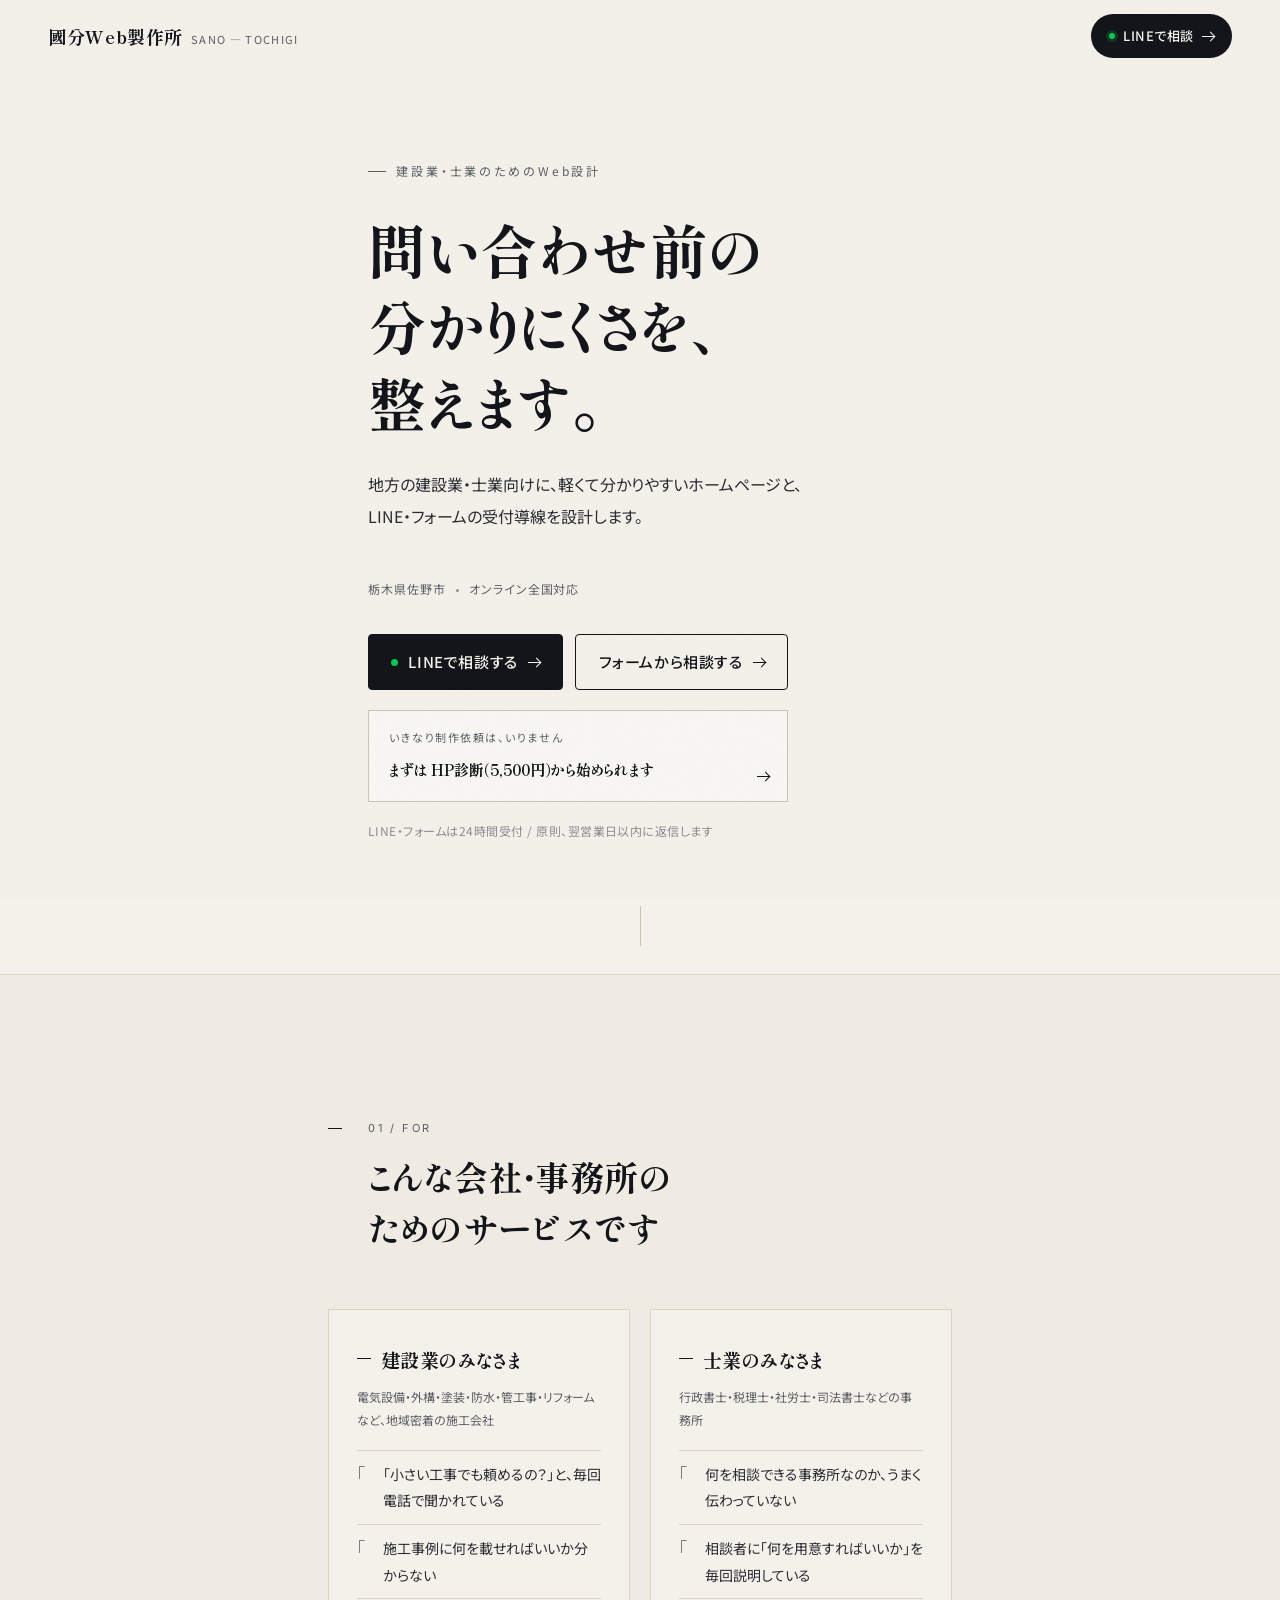
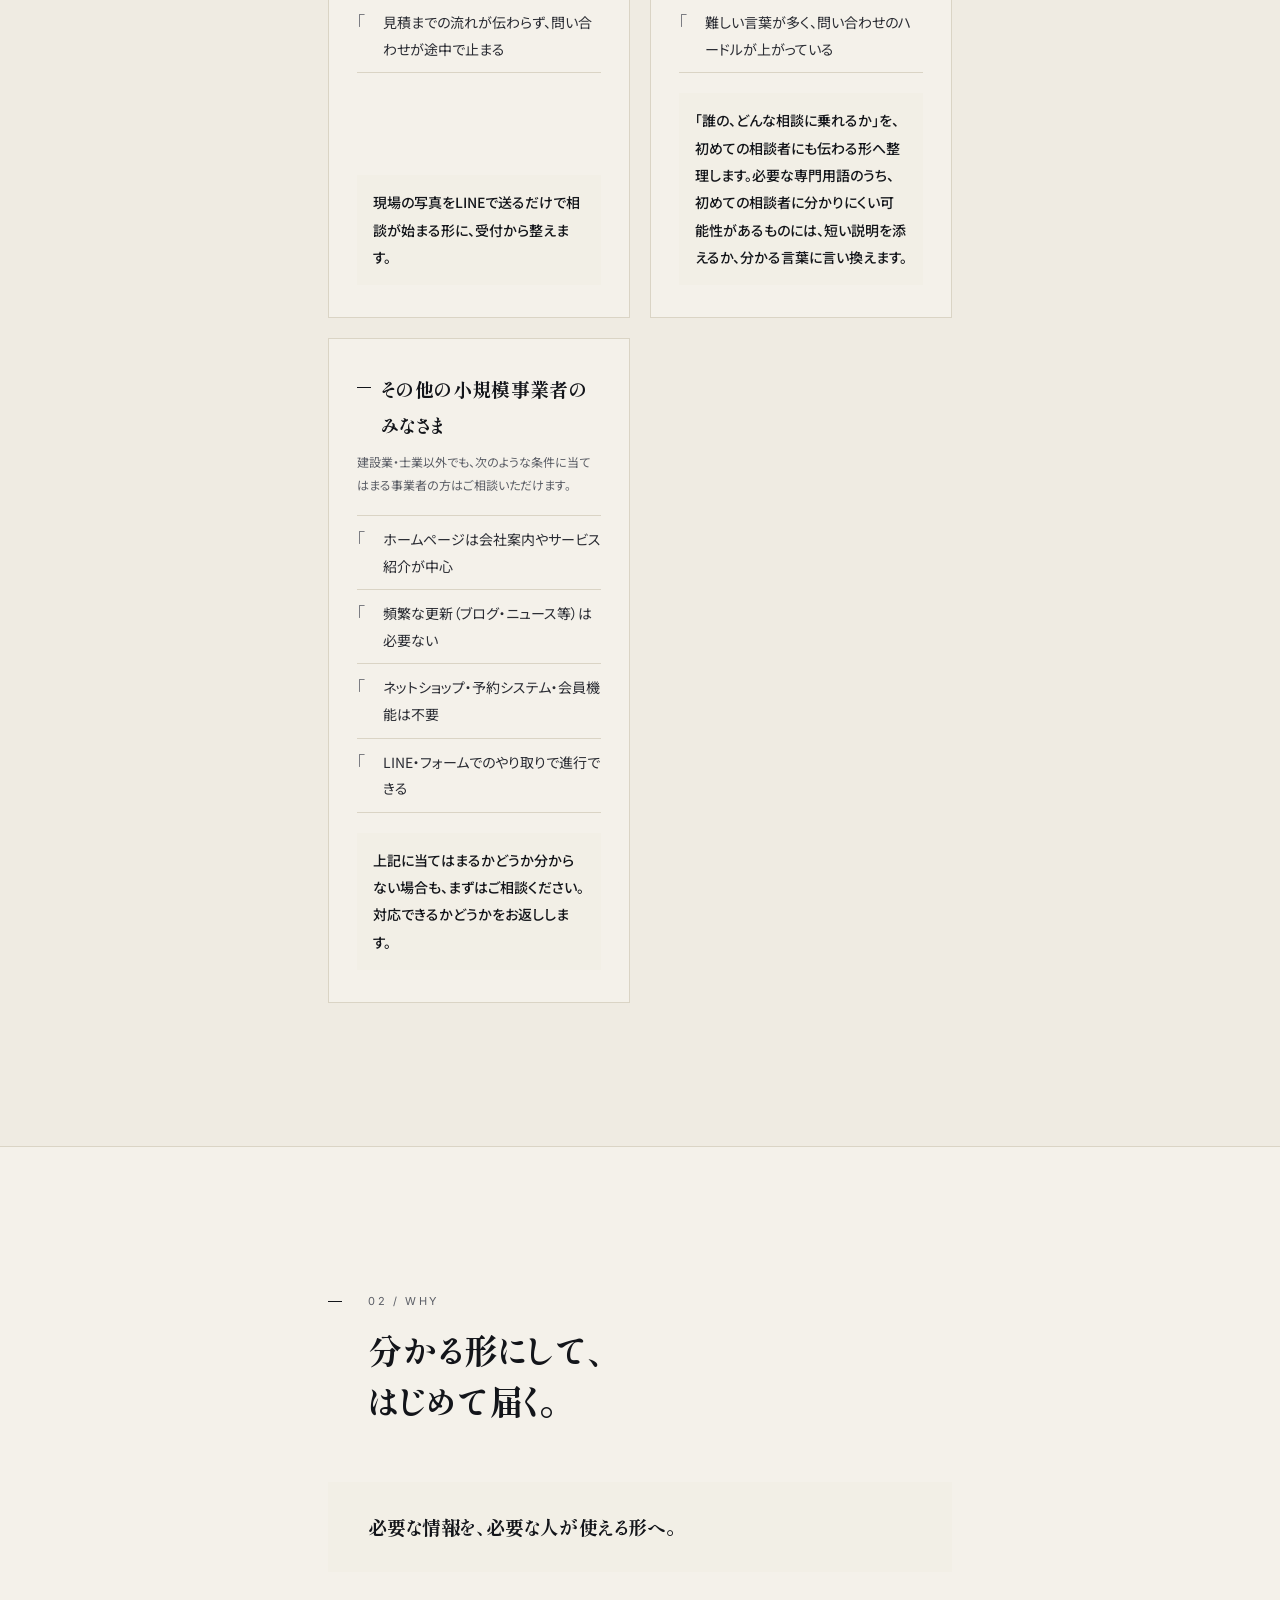
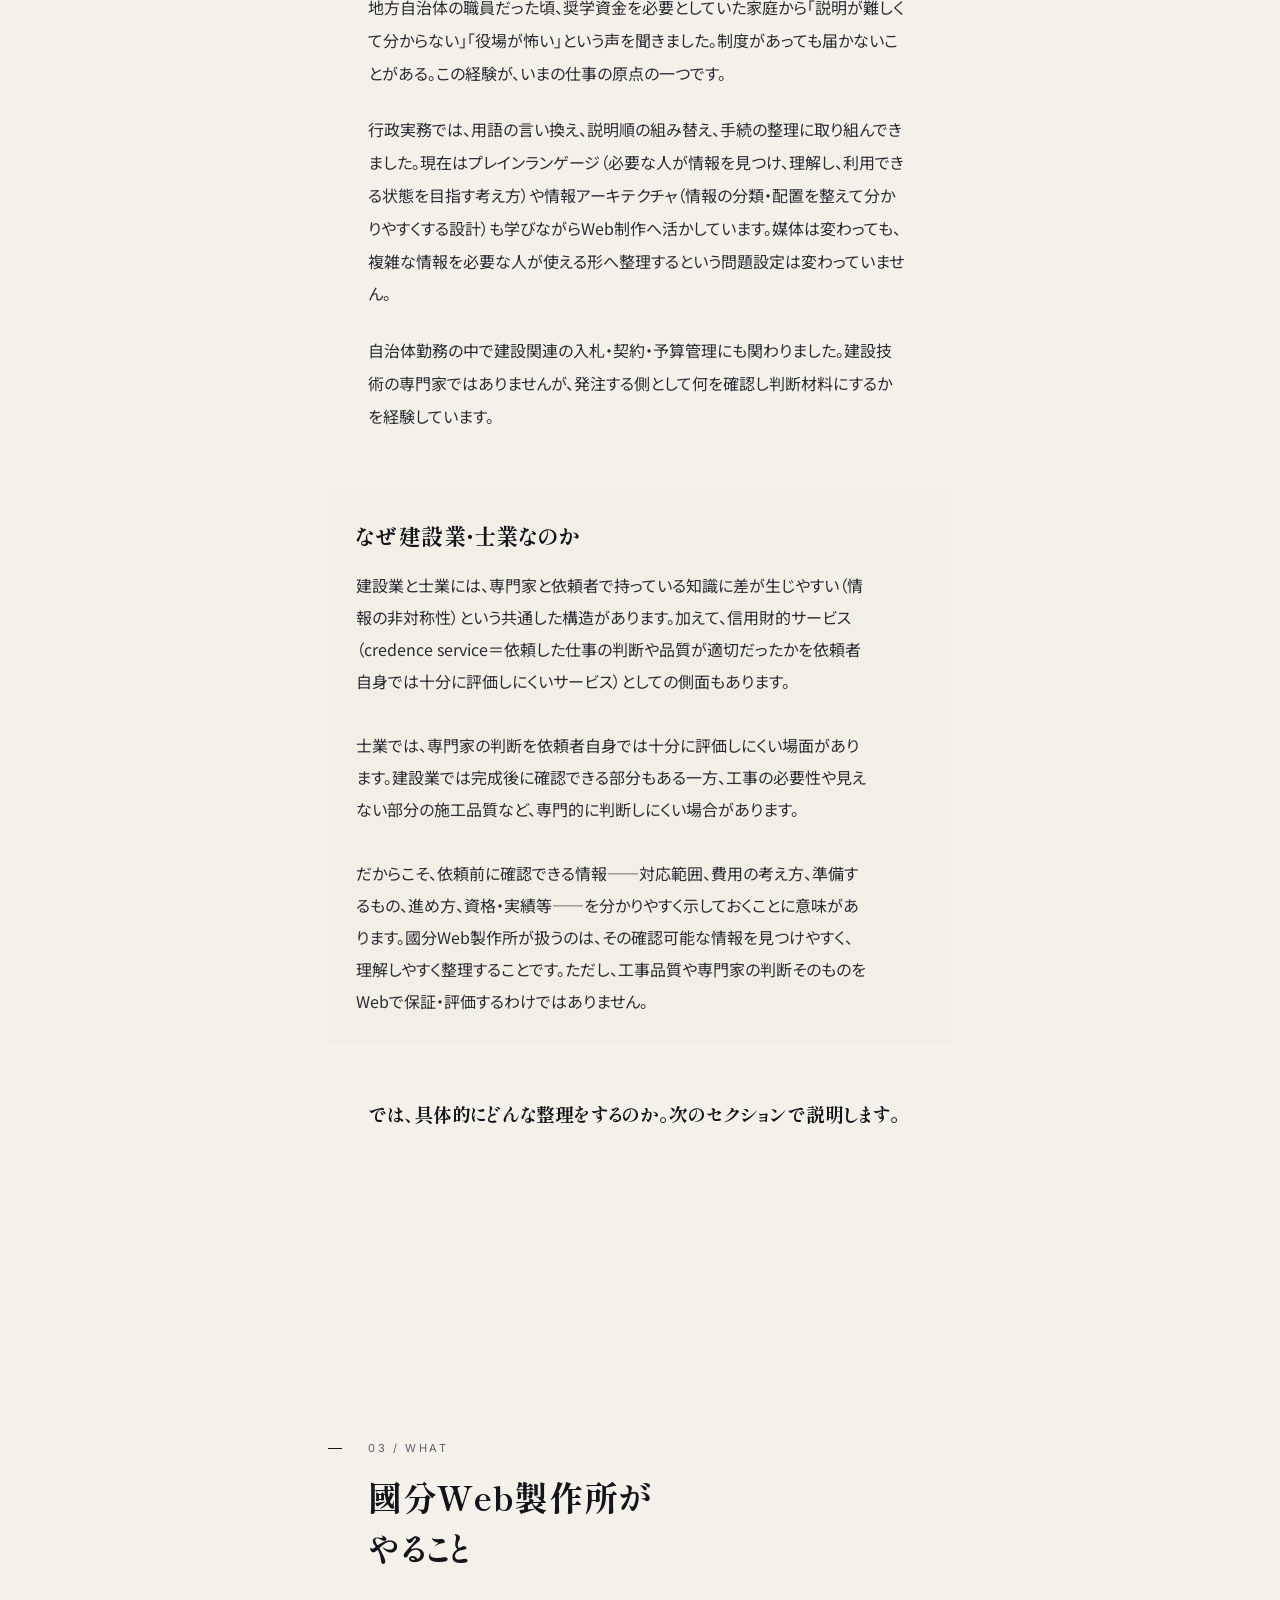
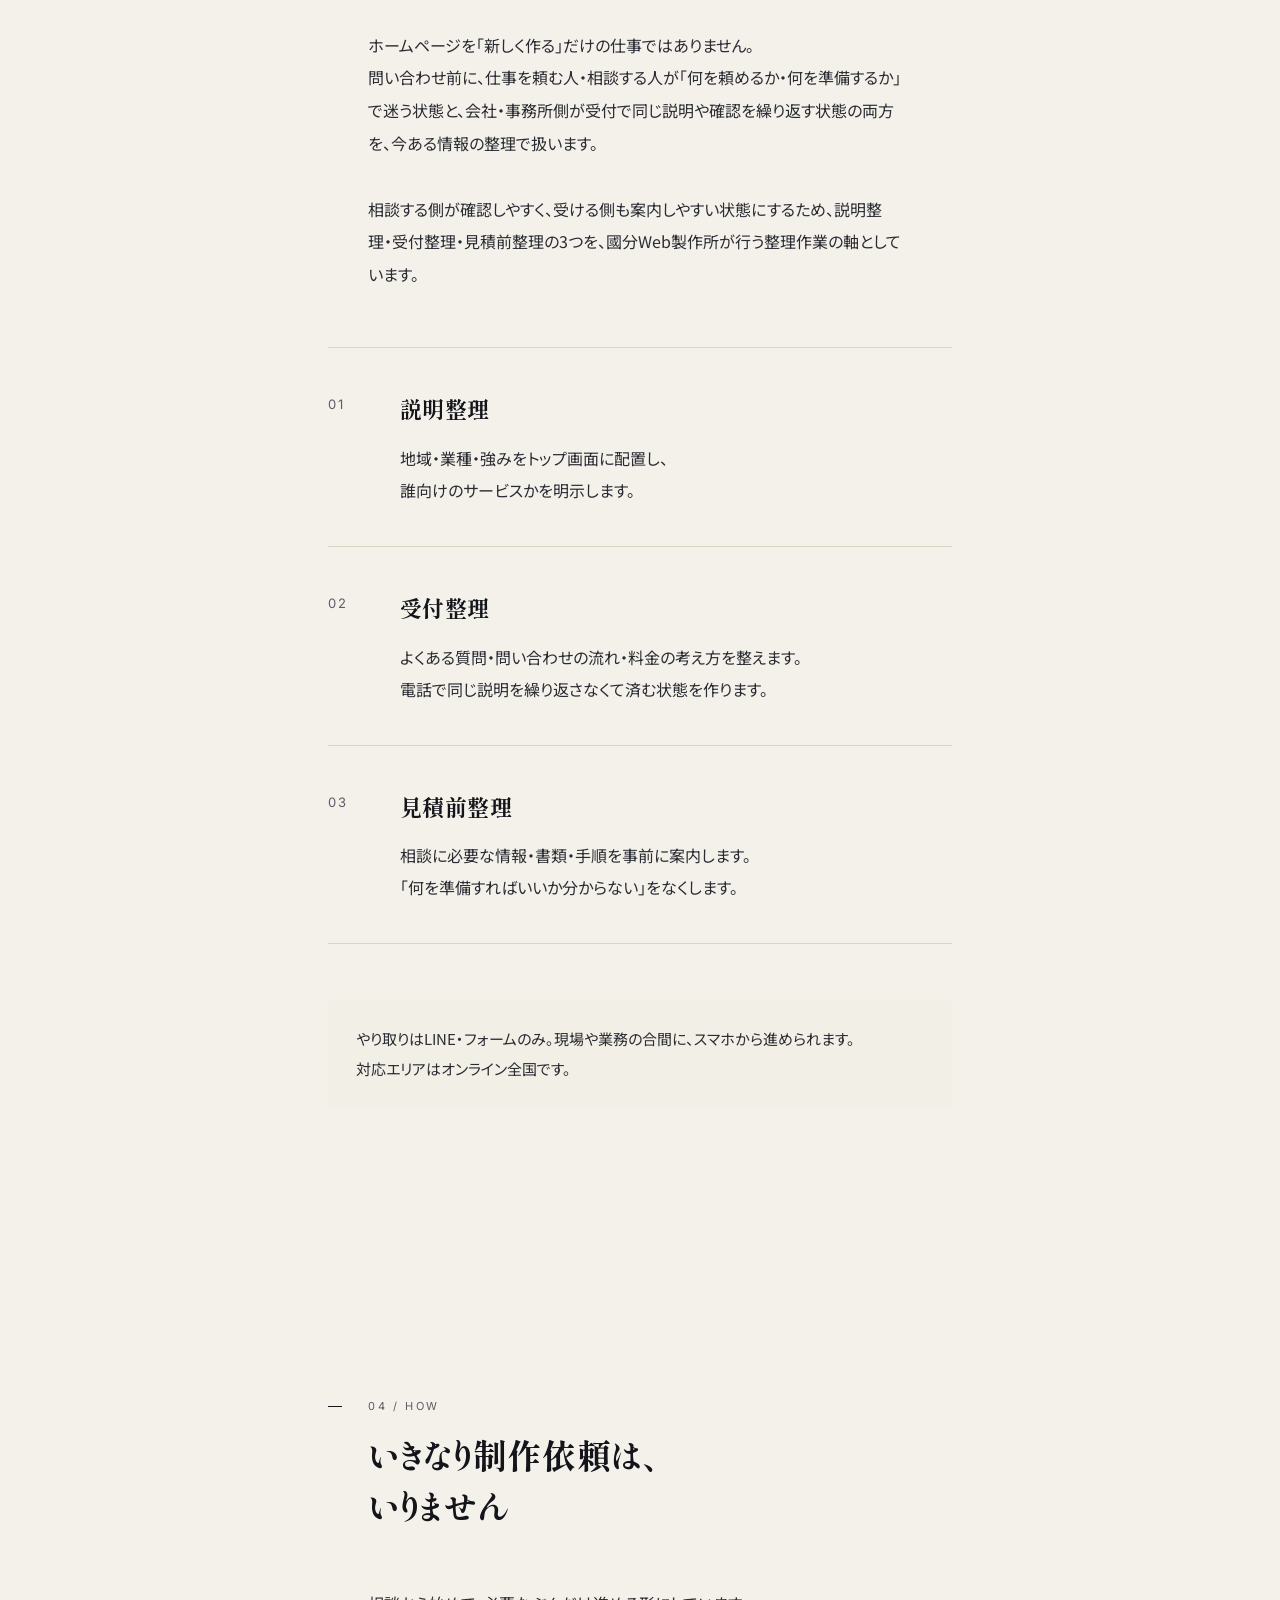
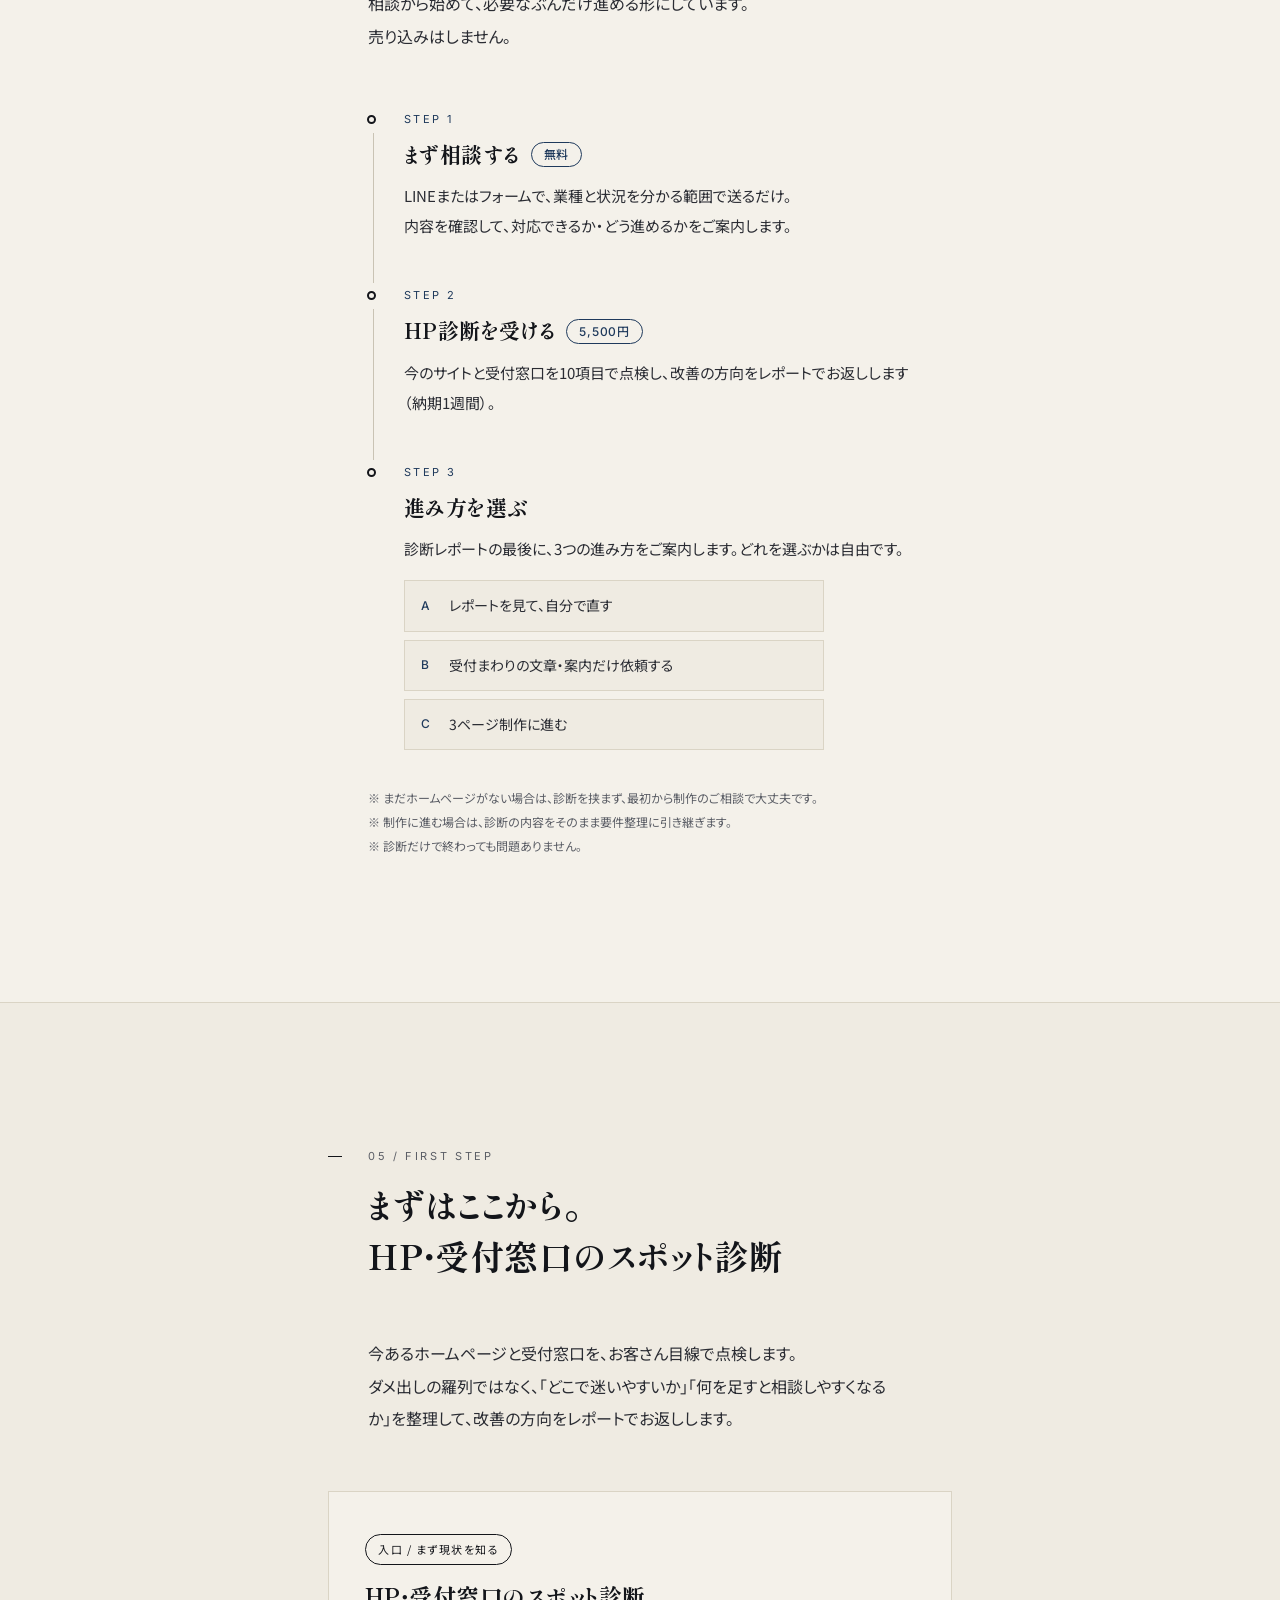
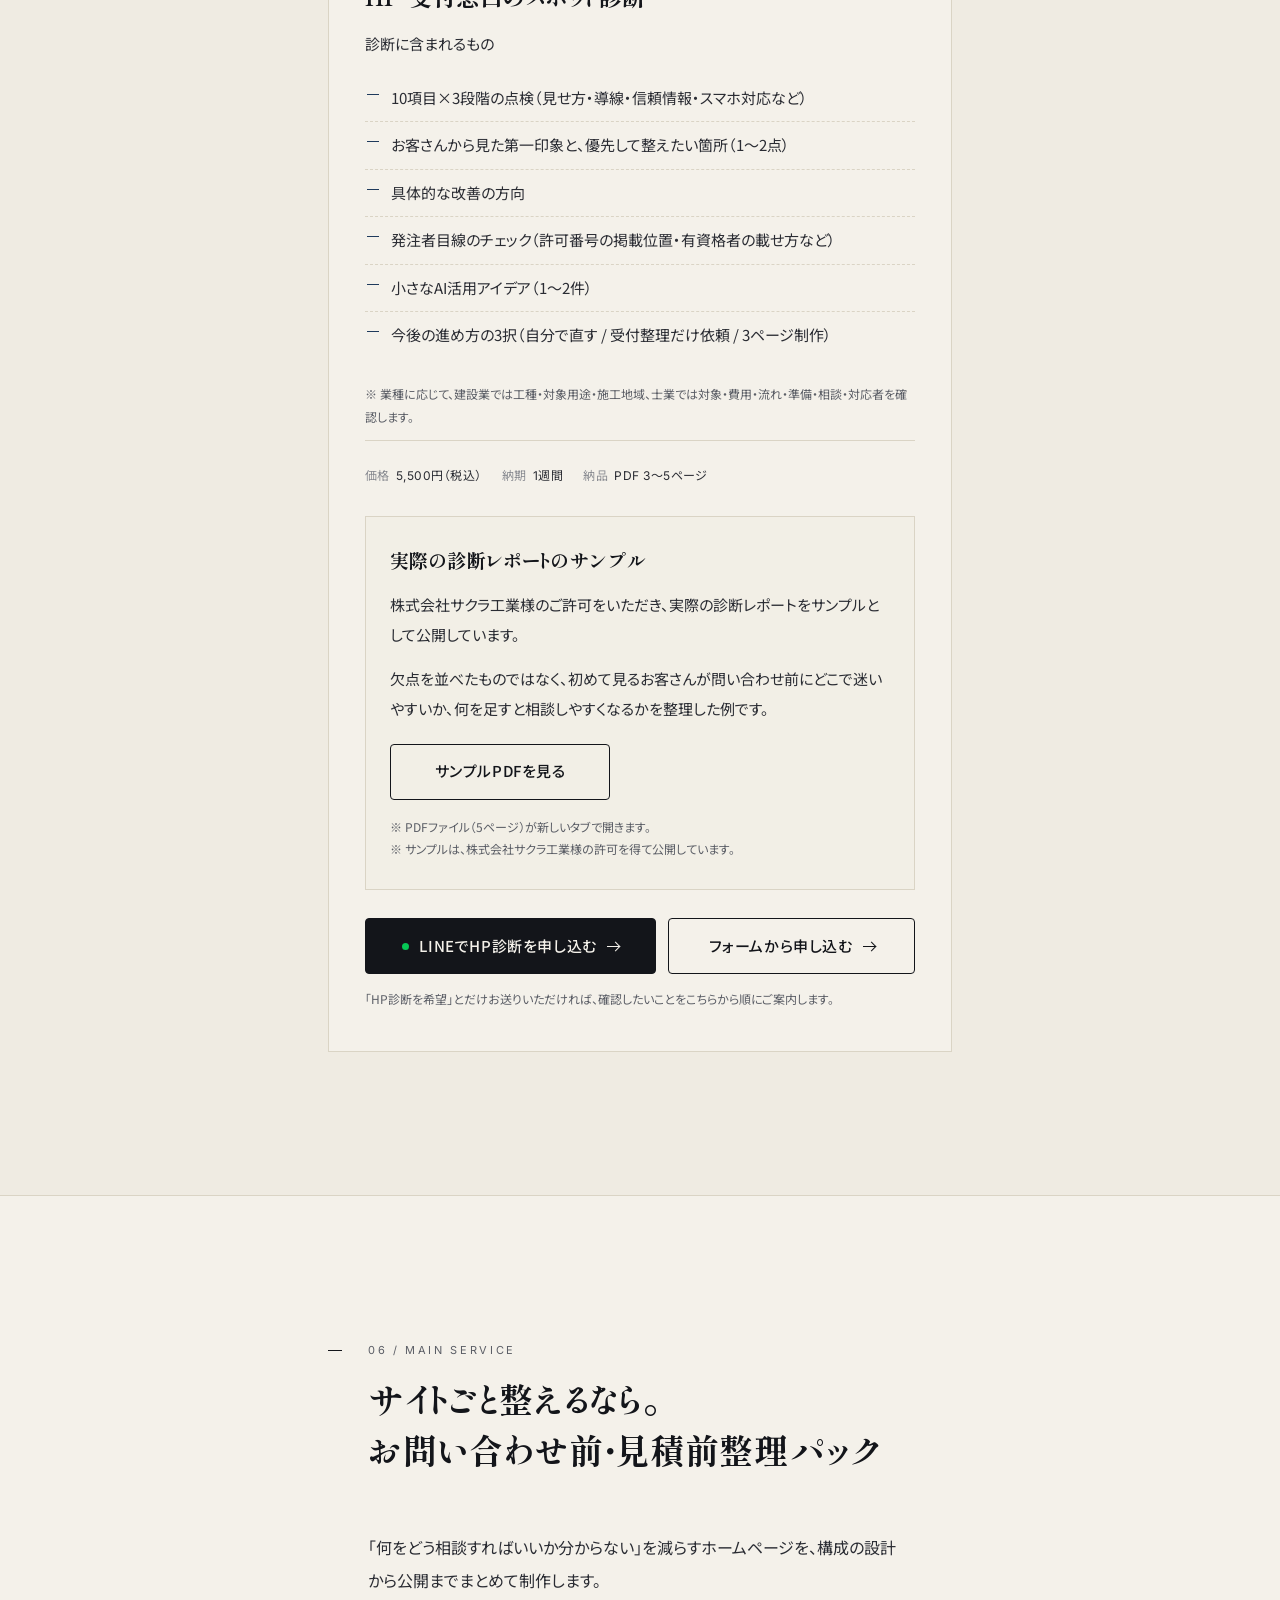
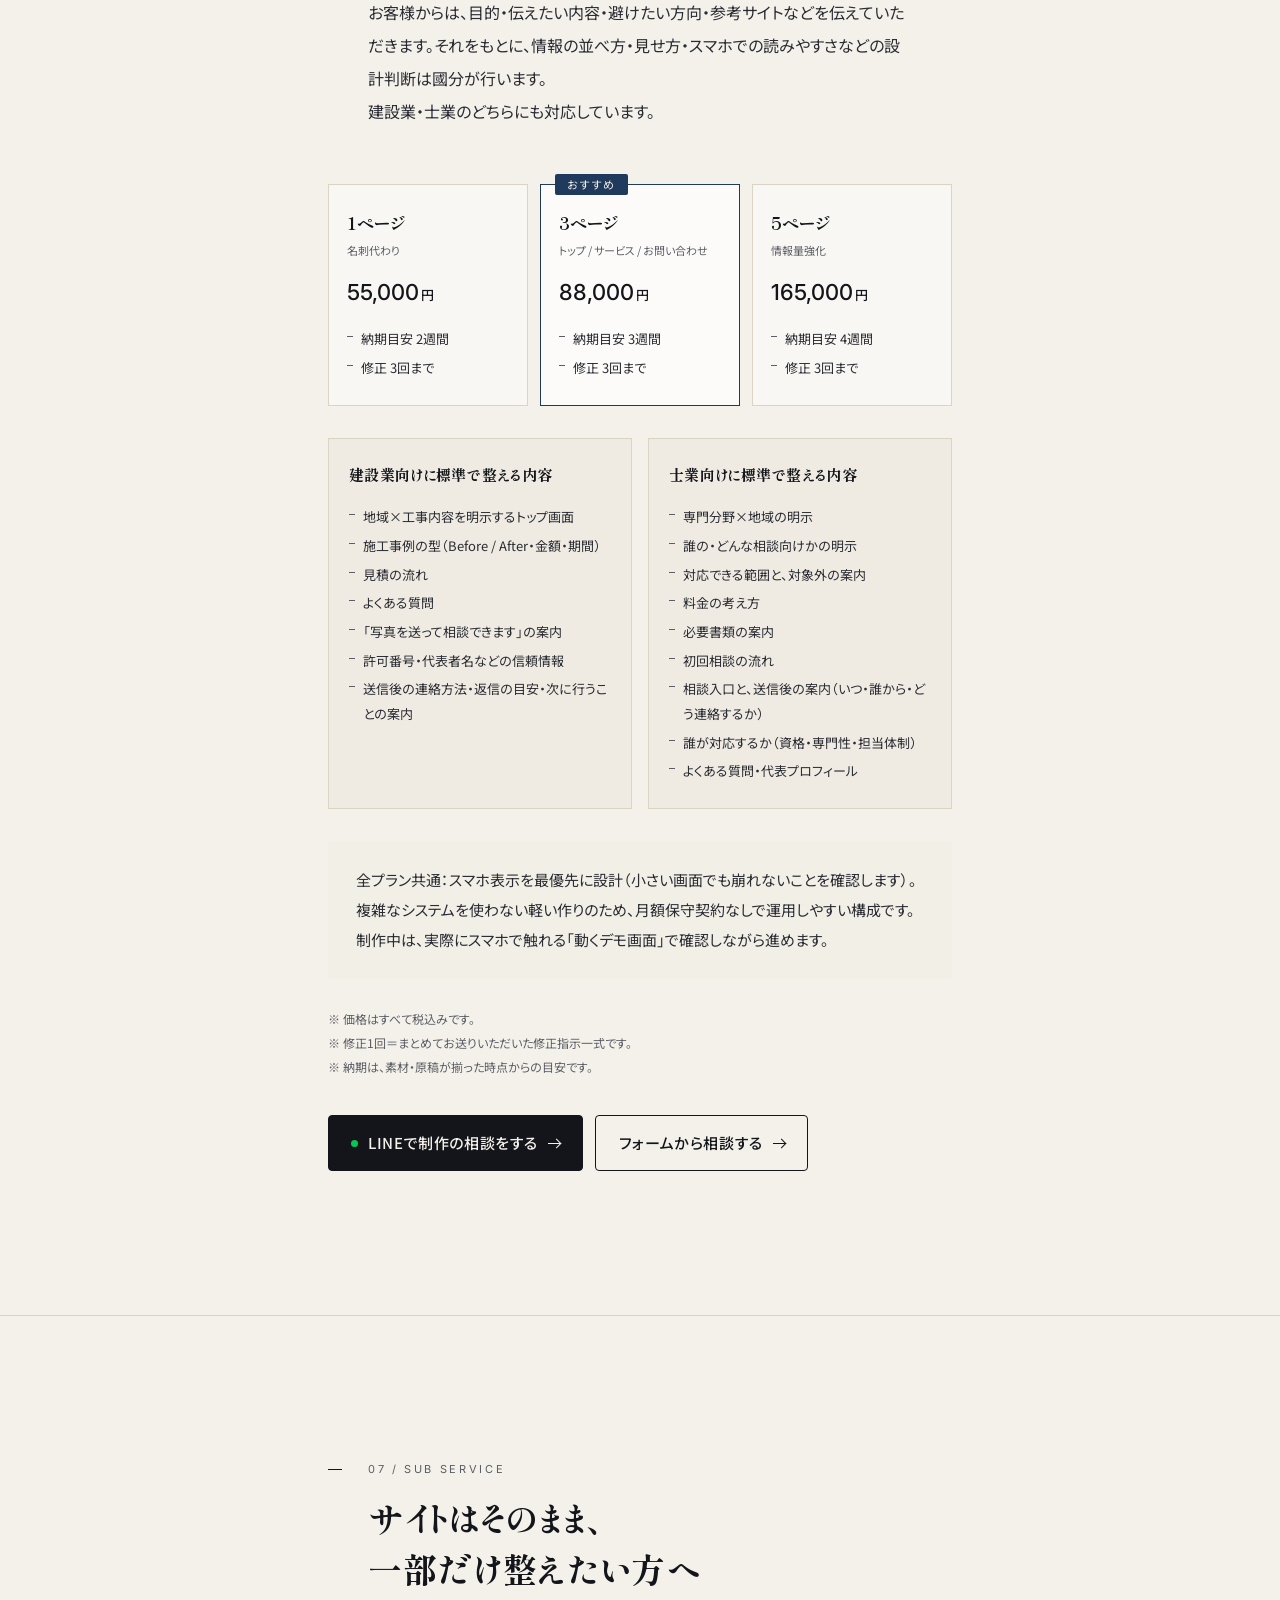
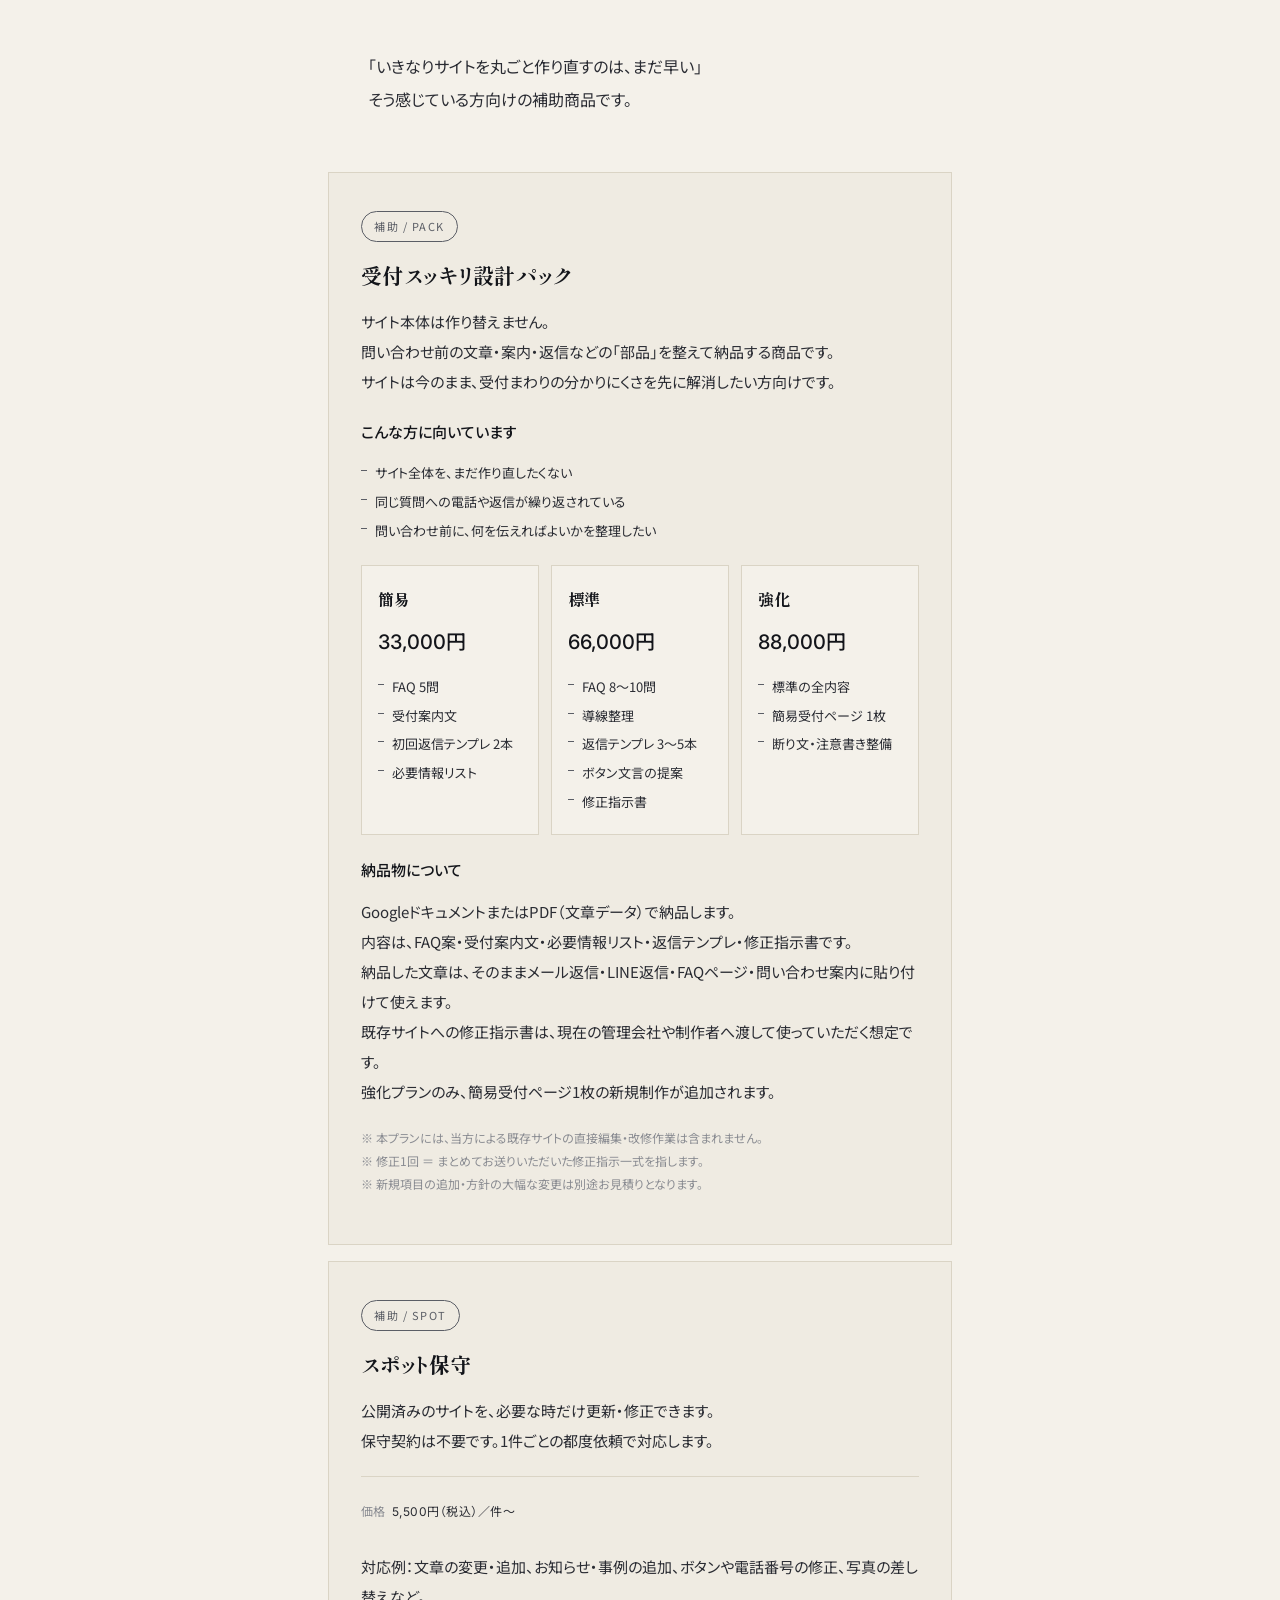
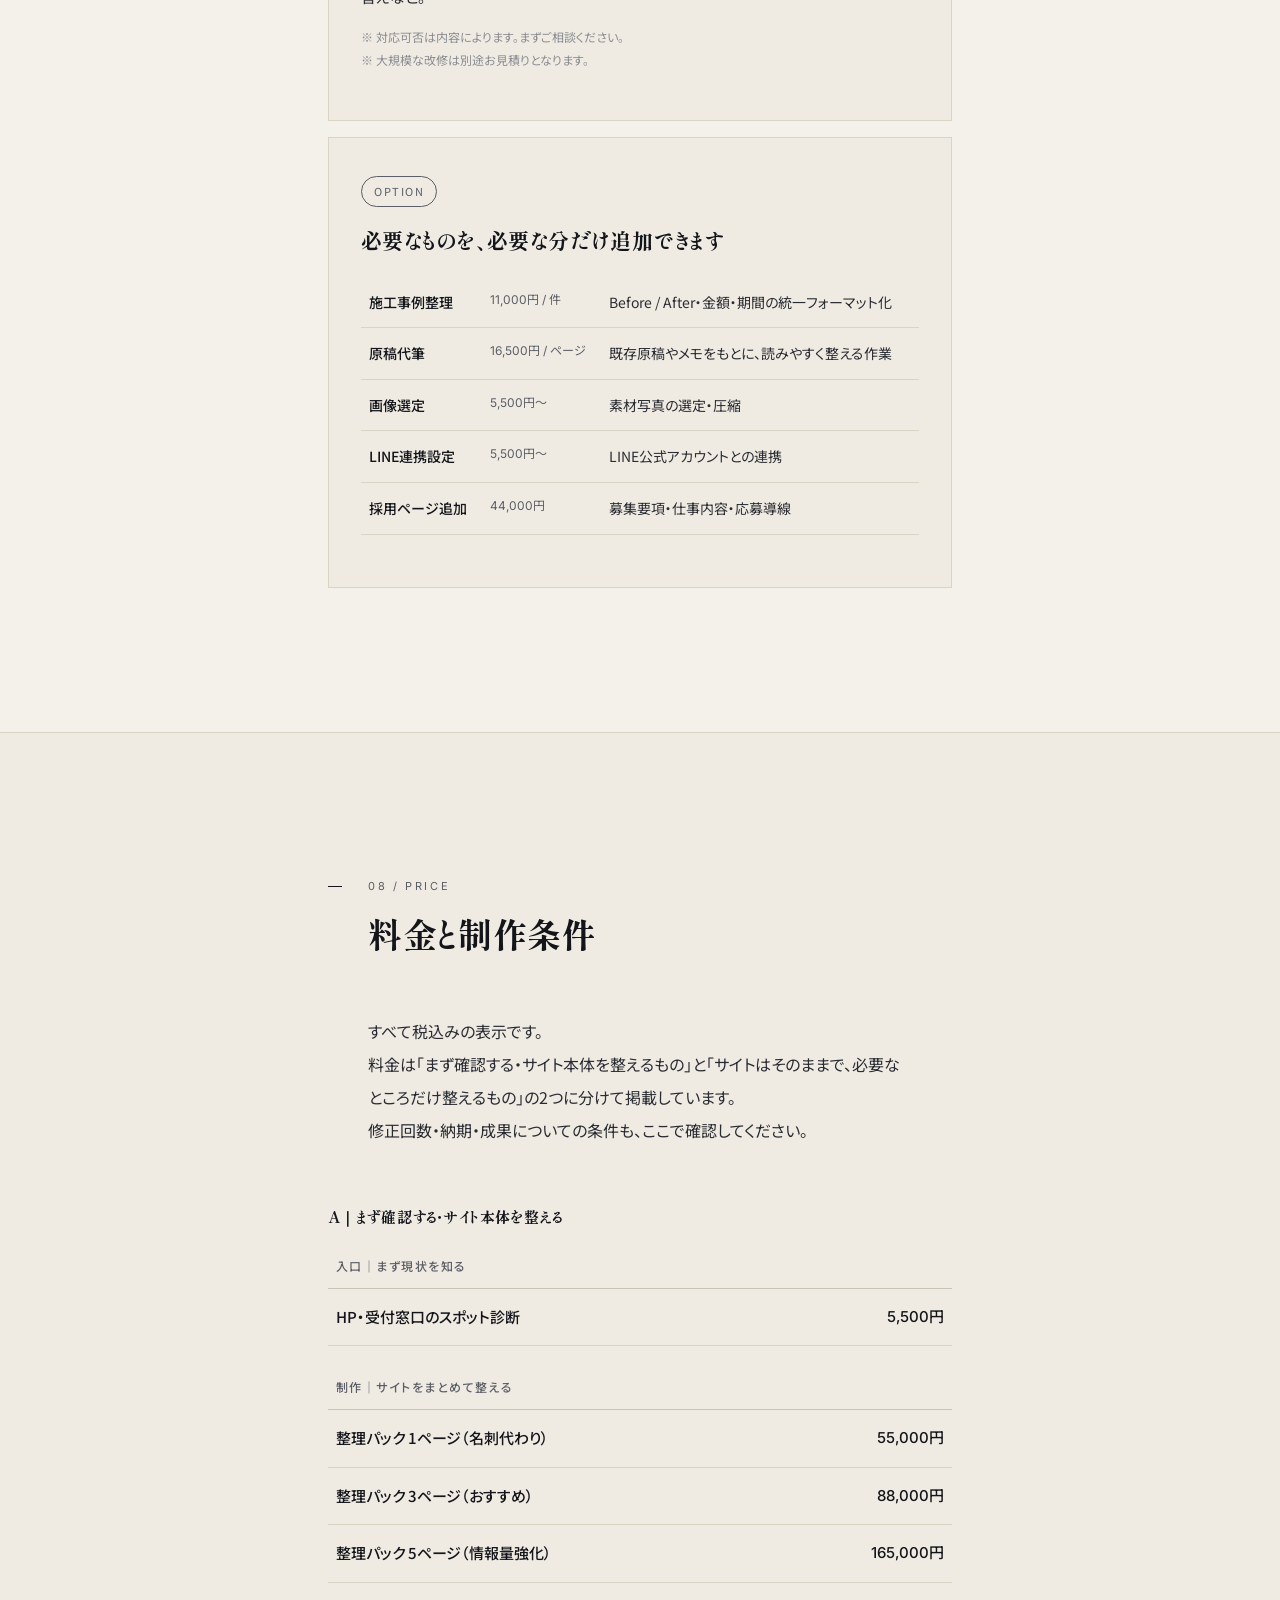
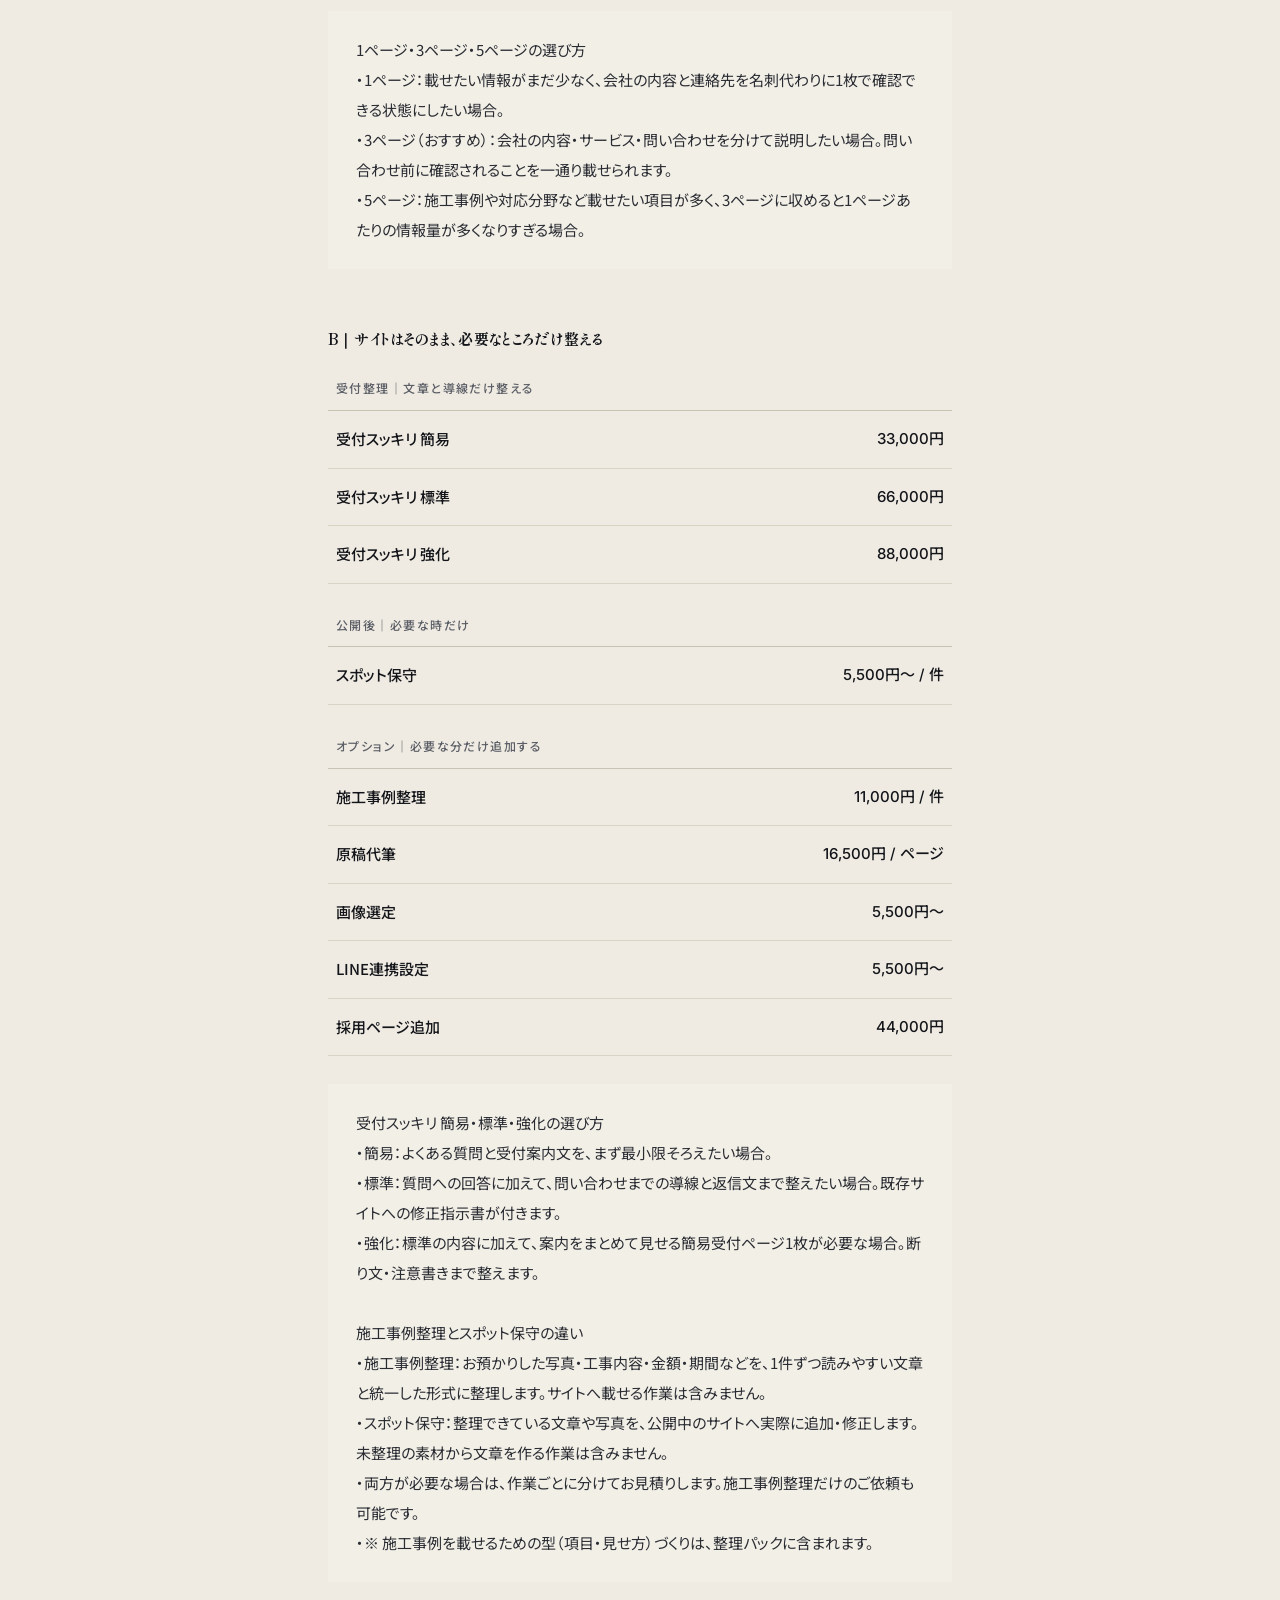
==== index.html @ 5c8bafdd "Sync approved target and A/B copy Co-Authored-By: Claude Opus 5 <noreply@anthropic.com>" ====
<!doctype html>
<html lang="ja">
<head>
<meta charset="utf-8">
<meta name="viewport" content="width=device-width, initial-scale=1, viewport-fit=cover">
<meta name="format-detection" content="telephone=no">
<title>國分Web製作所｜建設業・士業のHP制作・HP診断（栃木県佐野市）</title>
<meta name="description" content="栃木県佐野市の國分Web製作所。地方の建設業・士業向けに、問い合わせ前の分かりにくさを減らす軽いホームページと受付導線を設計します。入口は5,500円のHP診断。LINE・フォームで非対面・テキストのまま進められます。">
<meta name="google-site-verification" content="n1qeGJcCmf1rLO3jdQZsXGyyVNafVVrD6Wid2rvIql0" />
<link rel="canonical" href="https://aile175.github.io/kokubun-web-site/">
<meta property="og:site_name" content="國分Web製作所">
<meta property="og:type" content="website">
<meta property="og:locale" content="ja_JP">
<meta property="og:title" content="國分Web製作所｜建設業・士業のHP制作・HP診断（栃木県佐野市）">
<meta property="og:description" content="地方の建設業・士業向けに、問い合わせ前の分かりにくさを減らす軽いホームページと受付導線を設計します。入口は5,500円のHP診断。LINE・フォームでご相談いただけます。">
<meta property="og:url" content="https://aile175.github.io/kokubun-web-site/">
<meta property="og:image" content="https://aile175.github.io/kokubun-web-site/assets/img/ogp-kokubun-web-v1.webp">
<meta property="og:image:secure_url" content="https://aile175.github.io/kokubun-web-site/assets/img/ogp-kokubun-web-v1.webp">
<meta property="og:image:type" content="image/webp">
<meta property="og:image:width" content="1200">
<meta property="og:image:height" content="630">
<meta property="og:image:alt" content="國分Web製作所｜問い合わせ前を、整えます。建設業・士業のためのWeb導線整理">
<meta name="note:card" content="summary_large_image">
<meta name="twitter:card" content="summary_large_image">
<meta name="twitter:title" content="國分Web製作所｜建設業・士業のHP制作・HP診断（栃木県佐野市）">
<meta name="twitter:description" content="建設業・士業向けに、問い合わせ前の分かりにくさを減らすサイトとWeb導線を設計します。入口は5,500円のHP診断。">
<meta name="twitter:site" content="@aile175icl47249">
<meta name="twitter:image" content="https://aile175.github.io/kokubun-web-site/assets/img/ogp-kokubun-web-v1.webp">
<meta name="twitter:image:alt" content="國分Web製作所｜問い合わせ前を、整えます。建設業・士業のためのWeb導線整理">
<script type="application/ld+json">
{
  "@context": "https://schema.org",
  "@type": "ProfessionalService",
  "name": "國分Web製作所",
  "url": "https://aile175.github.io/kokubun-web-site/",
  "description": "國分Web製作所は、栃木県佐野市のWeb制作・ホームページ制作窓口です。建設業・士業向けに、問い合わせ前の分かりにくさを減らす軽いサイトと受付導線を設計します。入口商品としてHP・受付窓口のスポット診断を提供しています。",
  "areaServed": [
    {
      "@type": "City",
      "name": "栃木県佐野市"
    },
    {
      "@type": "Country",
      "name": "日本"
    }
  ],
  "address": {
    "@type": "PostalAddress",
    "addressLocality": "佐野市",
    "addressRegion": "栃木県",
    "addressCountry": "JP"
  },
  "serviceType": [
    "Web制作",
    "ホームページ制作",
    "ホームページ診断",
    "受付導線整理",
    "建設業向けホームページ制作",
    "士業向けホームページ制作"
  ],
  "sameAs": [
    "https://note.com/kokubun_web1210",
    "https://www.facebook.com/yuki.kokubun.16/?locale=ja_JP",
    "https://x.com/aile175icl47249"
  ]
}
</script>
<script type="application/ld+json">
{
  "@context": "https://schema.org",
  "@type": "WebSite",
  "name": "國分Web製作所",
  "alternateName": "Kokubun Web",
  "url": "https://aile175.github.io/kokubun-web-site/"
}
</script>
<link rel="icon" type="image/png" href="favicon-96x96.png" sizes="96x96">
<link rel="icon" type="image/svg+xml" href="favicon.svg">
<link rel="shortcut icon" href="favicon.ico">
<link rel="apple-touch-icon" sizes="180x180" href="apple-touch-icon.png">
<link rel="manifest" href="site.webmanifest">
<link rel="preconnect" href="https://fonts.googleapis.com">
<link rel="preconnect" href="https://fonts.gstatic.com" crossorigin>
<link href="https://fonts.googleapis.com/css2?family=Shippori+Mincho+B1:wght@500;700&family=Noto+Sans+JP:wght@400;500;700&family=Inter:wght@400;500&display=swap" rel="stylesheet">

<link rel="stylesheet" href="assets/css/index.css">
</head>
<body>

<!-- ======================================================
     Header
====================================================== -->
<header class="site-header" id="siteHeader">
  <a href="index.html" class="brand" aria-label="國分Web製作所 トップへ">
    <span class="brand-mark">國分Web製作所</span>
    <span class="brand-sub">SANO — TOCHIGI</span>
  </a>
  <a href="https://lin.ee/qzJWOPt" class="header-cta" aria-label="LINEで相談する">
    LINEで相談
    <span class="btn-arrow" aria-hidden="true"></span>
  </a>
</header>

<main>

  <!-- ======================================================
       Section 1 : First View
  ====================================================== -->
  <section class="hero" aria-label="ファーストビュー">
    <div class="wrap">
      <div class="hero-inner">

        <p class="eyebrow">建設業・士業のためのWeb設計</p>

        <h1 class="hero-title">
          問い合わせ前の<br>分かりにくさを、<br>整えます。
        </h1>

        <p class="hero-sub">
          地方の建設業・士業向けに、軽くて分かりやすいホームページと、<br>
          LINE・フォームの受付導線を設計します。
        </p>

        <p class="hero-meta">
          <span>栃木県佐野市</span>
          <span class="dot" aria-hidden="true"></span>
          <span>オンライン全国対応</span>
        </p>

        <div class="cta-row" id="cta">
          <a href="https://lin.ee/qzJWOPt" class="btn btn-primary" aria-label="LINEで相談する">
            LINEで相談する
            <span class="btn-arrow" aria-hidden="true"></span>
          </a>
          <a href="https://forms.gle/uVugUN9DErMQBZPXA" class="btn btn-ghost" aria-label="フォームから相談する">
            フォームから相談する
            <span class="btn-arrow" aria-hidden="true"></span>
          </a>
        </div>

        <a class="hero-entry" href="#shindan">
          <span class="hero-entry-label">いきなり制作依頼は、いりません</span>
          <span class="hero-entry-text">まずは HP診断（5,500円）から始められます</span>
          <span class="btn-arrow" aria-hidden="true"></span>
        </a>

        <p class="hero-note">
          LINE・フォームは24時間受付 / 原則、翌営業日以内に返信します
        </p>

      </div>
    </div>
    <span class="scroll-cue" aria-hidden="true"></span>
  </section>

  <!-- ======================================================
       Section 2 : 誰向けか
  ====================================================== -->
  <section class="who" aria-label="こんな会社・事務所のためのサービスです">
    <div class="wrap">

      <div class="section-head reveal">
        <p class="section-kicker">01 / FOR</p>
        <h2 class="section-title">こんな会社・事務所の<br>ためのサービスです</h2>
      </div>

      <div class="who-grid">

        <article class="who-card reveal">
          <p class="who-tag">建設業のみなさま</p>
          <p class="who-sub">電気設備・外構・塗装・防水・管工事・リフォームなど、地域密着の施工会社</p>
          <ul class="who-list" role="list">
            <li>「小さい工事でも頼めるの？」と、毎回電話で聞かれている</li>
            <li>施工事例に何を載せればいいか分からない</li>
            <li>見積までの流れが伝わらず、問い合わせが途中で止まる</li>
          </ul>
          <p class="who-answer">
            現場の写真をLINEで送るだけで相談が始まる形に、受付から整えます。
          </p>
        </article>

        <article class="who-card reveal">
          <p class="who-tag">士業のみなさま</p>
          <p class="who-sub">行政書士・税理士・社労士・司法書士などの事務所</p>
          <ul class="who-list" role="list">
            <li>何を相談できる事務所なのか、うまく伝わっていない</li>
            <li>相談者に「何を用意すればいいか」を毎回説明している</li>
            <li>難しい言葉が多く、問い合わせのハードルが上がっている</li>
          </ul>
          <p class="who-answer">
            「誰の、どんな相談に乗れるか」を、初めての相談者にも伝わる形へ整理します。必要な専門用語のうち、初めての相談者に分かりにくい可能性があるものには、短い説明を添えるか、分かる言葉に言い換えます。
          </p>
        </article>

        <article class="who-card reveal">
          <p class="who-tag">その他の小規模事業者のみなさま</p>
          <p class="who-sub">建設業・士業以外でも、次のような条件に当てはまる事業者の方はご相談いただけます。</p>
          <ul class="who-list" role="list">
            <li>ホームページは会社案内やサービス紹介が中心</li>
            <li>頻繁な更新（ブログ・ニュース等）は必要ない</li>
            <li>ネットショップ・予約システム・会員機能は不要</li>
            <li>LINE・フォームでのやり取りで進行できる</li>
          </ul>
          <p class="who-answer">
            上記に当てはまるかどうか分からない場合も、まずはご相談ください。対応できるかどうかをお返しします。
          </p>
        </article>

      </div>
    </div>
  </section>

  <!-- ======================================================
       Section 3 : WHY｜この仕事の原点と対象業種の理由
  ====================================================== -->
  <section class="profile" aria-label="分かる形にして、はじめて届く。">
    <div class="wrap">

      <div class="section-head reveal">
        <p class="section-kicker">02 / WHY</p>
        <h2 class="section-title">分かる形にして、<br>はじめて届く。</h2>
      </div>

      <p class="profile-close reveal">
        必要な情報を、必要な人が使える形へ。
      </p>

      <div class="profile-body reveal">
        <p>
          地方自治体の職員だった頃、奨学資金を必要としていた家庭から「説明が難しくて分からない」「役場が怖い」という声を聞きました。制度があっても届かないことがある。この経験が、いまの仕事の原点の一つです。
        </p>
        <p>
          行政実務では、用語の言い換え、説明順の組み替え、手続の整理に取り組んできました。現在はプレインランゲージ（必要な人が情報を見つけ、理解し、利用できる状態を目指す考え方）や情報アーキテクチャ（情報の分類・配置を整えて分かりやすくする設計）も学びながらWeb制作へ活かしています。媒体は変わっても、複雑な情報を必要な人が使える形へ整理するという問題設定は変わっていません。
        </p>
        <p>
          自治体勤務の中で建設関連の入札・契約・予算管理にも関わりました。建設技術の専門家ではありませんが、発注する側として何を確認し判断材料にするかを経験しています。
        </p>
      </div>

      <div class="caps-note reveal">
        <h3 class="cap-title">なぜ建設業・士業なのか</h3>
        <p class="cap-body">
          建設業と士業には、専門家と依頼者で持っている知識に差が生じやすい（情報の非対称性）という共通した構造があります。加えて、信用財的サービス（credence service＝依頼した仕事の判断や品質が適切だったかを依頼者自身では十分に評価しにくいサービス）としての側面もあります。<br><br>
          士業では、専門家の判断を依頼者自身では十分に評価しにくい場面があります。建設業では完成後に確認できる部分もある一方、工事の必要性や見えない部分の施工品質など、専門的に判断しにくい場合があります。<br><br>
          だからこそ、依頼前に確認できる情報――対応範囲、費用の考え方、準備するもの、進め方、資格・実績等――を分かりやすく示しておくことに意味があります。國分Web製作所が扱うのは、その確認可能な情報を見つけやすく、理解しやすく整理することです。ただし、工事品質や専門家の判断そのものをWebで保証・評価するわけではありません。
        </p>
      </div>

      <p class="reasons-close reveal">
        では、具体的にどんな整理をするのか。次のセクションで説明します。
      </p>

    </div>
  </section>

  <!-- ======================================================
       Section 4 : 何をする人か
  ====================================================== -->
  <section class="caps" aria-label="國分Web製作所がやること">
    <div class="wrap">

      <div class="section-head reveal">
        <p class="section-kicker">03 / WHAT</p>
        <h2 class="section-title">國分Web製作所が<br>やること</h2>
      </div>

      <p class="section-lead reveal">
        ホームページを「新しく作る」だけの仕事ではありません。<br>
        問い合わせ前に、仕事を頼む人・相談する人が「何を頼めるか・何を準備するか」で迷う状態と、会社・事務所側が受付で同じ説明や確認を繰り返す状態の両方を、今ある情報の整理で扱います。<br><br>
        相談する側が確認しやすく、受ける側も案内しやすい状態にするため、説明整理・受付整理・見積前整理の3つを、國分Web製作所が行う整理作業の軸としています。
      </p>

      <ol class="caps-list" role="list">
        <li class="cap reveal">
          <span class="cap-num">01</span>
          <h3 class="cap-title">説明整理</h3>
          <p class="cap-body">
            地域・業種・強みをトップ画面に配置し、<br>
            誰向けのサービスかを明示します。
          </p>
        </li>
        <li class="cap reveal">
          <span class="cap-num">02</span>
          <h3 class="cap-title">受付整理</h3>
          <p class="cap-body">
            よくある質問・問い合わせの流れ・料金の考え方を整えます。<br>
            電話で同じ説明を繰り返さなくて済む状態を作ります。
          </p>
        </li>
        <li class="cap reveal">
          <span class="cap-num">03</span>
          <h3 class="cap-title">見積前整理</h3>
          <p class="cap-body">
            相談に必要な情報・書類・手順を事前に案内します。<br>
            「何を準備すればいいか分からない」をなくします。
          </p>
        </li>
      </ol>

      <div class="caps-note reveal">
        やり取りはLINE・フォームのみ。現場や業務の合間に、スマホから進められます。<br>
        対応エリアはオンライン全国です。
      </div>
    </div>
  </section>

  <!-- ======================================================
       Section 5 : 進め方の全体像
  ====================================================== -->
  <section class="path" id="flow" aria-label="進め方の全体像">
    <div class="wrap">

      <div class="section-head reveal">
        <p class="section-kicker">04 / HOW</p>
        <h2 class="section-title">いきなり制作依頼は、<br>いりません</h2>
      </div>

      <p class="section-lead reveal">
        相談から始めて、必要なぶんだけ進める形にしています。<br>
        売り込みはしません。
      </p>

      <ol class="path-list" role="list">
        <li class="path-step reveal">
          <span class="path-no">STEP 1</span>
          <h3 class="path-title">まず相談する<span class="path-price">無料</span></h3>
          <p class="path-body">
            LINEまたはフォームで、業種と状況を分かる範囲で送るだけ。<br>
            内容を確認して、対応できるか・どう進めるかをご案内します。
          </p>
        </li>
        <li class="path-step reveal">
          <span class="path-no">STEP 2</span>
          <h3 class="path-title">HP診断を受ける<span class="path-price">5,500円</span></h3>
          <p class="path-body">
            今のサイトと受付窓口を10項目で点検し、改善の方向をレポートでお返しします（納期1週間）。
          </p>
        </li>
        <li class="path-step reveal">
          <span class="path-no">STEP 3</span>
          <h3 class="path-title">進み方を選ぶ</h3>
          <p class="path-body">
            診断レポートの最後に、3つの進み方をご案内します。どれを選ぶかは自由です。
          </p>
          <ul class="path-choices" role="list">
            <li>レポートを見て、自分で直す</li>
            <li>受付まわりの文章・案内だけ依頼する</li>
            <li>3ページ制作に進む</li>
          </ul>
        </li>
      </ol>

      <p class="path-note reveal">
        ※ まだホームページがない場合は、診断を挟まず、最初から制作のご相談で大丈夫です。<br>
        ※ 制作に進む場合は、診断の内容をそのまま要件整理に引き継ぎます。<br>
        ※ 診断だけで終わっても問題ありません。
      </p>
    </div>
  </section>

  <!-- ======================================================
       Section 6 : 入口商品｜HP診断
  ====================================================== -->
  <section class="services" id="shindan" aria-label="入口商品 HP・受付窓口のスポット診断">
    <div class="wrap">

      <div class="section-head reveal">
        <p class="section-kicker">05 / FIRST STEP</p>
        <h2 class="section-title">まずはここから。<br>HP・受付窓口のスポット診断</h2>
      </div>

      <p class="section-lead reveal">
        今あるホームページと受付窓口を、お客さん目線で点検します。<br>
        ダメ出しの羅列ではなく、「どこで迷いやすいか」「何を足すと相談しやすくなるか」を整理して、改善の方向をレポートでお返しします。
      </p>

      <article class="svc-card reveal">
        <span class="svc-tag">入口 / まず現状を知る</span>
        <h3 class="svc-title">HP・受付窓口のスポット診断</h3>

        <p class="svc-desc" style="margin-bottom:16px;">診断に含まれるもの</p>
        <ul class="svc-check" role="list">
          <li>10項目×3段階の点検（見せ方・導線・信頼情報・スマホ対応など）</li>
          <li>お客さんから見た第一印象と、優先して整えたい箇所（1〜2点）</li>
          <li>具体的な改善の方向</li>
          <li>発注者目線のチェック（許可番号の掲載位置・有資格者の載せ方など）</li>
          <li>小さなAI活用アイデア（1〜2件）</li>
          <li>今後の進め方の3択（自分で直す / 受付整理だけ依頼 / 3ページ制作）</li>
        </ul>

        <p class="svc-sample-note">
          ※ 業種に応じて、建設業では工種・対象用途・施工地域、士業では対象・費用・流れ・準備・相談・対応者を確認します。
        </p>

        <dl class="svc-meta">
          <div><dt>価格</dt><dd>5,500円（税込）</dd></div>
          <div><dt>納期</dt><dd>1週間</dd></div>
          <div><dt>納品</dt><dd>PDF 3〜5ページ</dd></div>
        </dl>

        <div class="svc-sample">
          <h4 class="svc-sample-title">実際の診断レポートのサンプル</h4>
          <div class="svc-sample-body">
            <p>
              株式会社サクラ工業様のご許可をいただき、実際の診断レポートをサンプルとして公開しています。
            </p>
            <p>
              欠点を並べたものではなく、初めて見るお客さんが問い合わせ前にどこで迷いやすいか、何を足すと相談しやすくなるかを整理した例です。
            </p>
          </div>
          <a
            href="assets/docs/sakura-hp-diagnosis-sample.pdf"
            class="btn btn-ghost svc-sample-btn"
            target="_blank"
            rel="noopener noreferrer"
            type="application/pdf"
            aria-label="株式会社サクラ工業様のHP診断サンプルPDFを新しいタブで開く"
          >
            サンプルPDFを見る
          </a>
          <p class="svc-sample-note">
            ※ PDFファイル（5ページ）が新しいタブで開きます。<br>
            ※ サンプルは、株式会社サクラ工業様の許可を得て公開しています。
          </p>
        </div>

        <div class="cta-row svc-cta">
          <a href="https://lin.ee/qzJWOPt" class="btn btn-primary" aria-label="LINEでHP診断を申し込む">
            LINEでHP診断を申し込む
            <span class="btn-arrow" aria-hidden="true"></span>
          </a>
          <a href="https://forms.gle/uVugUN9DErMQBZPXA" class="btn btn-ghost" aria-label="フォームから申し込む">
            フォームから申し込む
            <span class="btn-arrow" aria-hidden="true"></span>
          </a>
        </div>
        <p class="svc-micro">
          「HP診断を希望」とだけお送りいただければ、確認したいことをこちらから順にご案内します。
        </p>
      </article>

    </div>
  </section>

  <!-- ======================================================
       Section 7 : 主力商品｜整理パック
  ====================================================== -->
  <section class="pack-sec" id="pack" aria-label="主力商品 お問い合わせ前・見積前整理パック">
    <div class="wrap">

      <div class="section-head reveal">
        <p class="section-kicker">06 / MAIN SERVICE</p>
        <h2 class="section-title">サイトごと整えるなら。<br>お問い合わせ前・見積前整理パック</h2>
      </div>

      <p class="section-lead reveal">
        「何をどう相談すればいいか分からない」を減らすホームページを、構成の設計から公開までまとめて制作します。<br>
        お客様からは、目的・伝えたい内容・避けたい方向・参考サイトなどを伝えていただきます。それをもとに、情報の並べ方・見せ方・スマホでの読みやすさなどの設計判断は國分が行います。<br>
        建設業・士業のどちらにも対応しています。
      </p>

      <div class="pack-grid reveal">
        <div class="pack-col">
          <p class="pack-col-head">1ページ</p>
          <p class="pack-col-sub">名刺代わり</p>
          <p class="pack-col-price">55,000<span>円</span></p>
          <ul class="plan-col-list">
            <li>納期目安 2週間</li>
            <li>修正 3回まで</li>
          </ul>
        </div>
        <div class="pack-col is-reco">
          <p class="pack-col-reco">おすすめ</p>
          <p class="pack-col-head">3ページ</p>
          <p class="pack-col-sub">トップ / サービス / お問い合わせ</p>
          <p class="pack-col-price">88,000<span>円</span></p>
          <ul class="plan-col-list">
            <li>納期目安 3週間</li>
            <li>修正 3回まで</li>
          </ul>
        </div>
        <div class="pack-col">
          <p class="pack-col-head">5ページ</p>
          <p class="pack-col-sub">情報量強化</p>
          <p class="pack-col-price">165,000<span>円</span></p>
          <ul class="plan-col-list">
            <li>納期目安 4週間</li>
            <li>修正 3回まで</li>
          </ul>
        </div>
      </div>

      <div class="spec-cols reveal">
        <div class="spec-col">
          <p class="spec-col-head">建設業向けに標準で整える内容</p>
          <ul class="plan-col-list">
            <li>地域×工事内容を明示するトップ画面</li>
            <li>施工事例の型（Before / After・金額・期間）</li>
            <li>見積の流れ</li>
            <li>よくある質問</li>
            <li>「写真を送って相談できます」の案内</li>
            <li>許可番号・代表者名などの信頼情報</li>
            <li>送信後の連絡方法・返信の目安・次に行うことの案内</li>
          </ul>
        </div>
        <div class="spec-col">
          <p class="spec-col-head">士業向けに標準で整える内容</p>
          <ul class="plan-col-list">
            <li>専門分野×地域の明示</li>
            <li>誰の・どんな相談向けかの明示</li>
            <li>対応できる範囲と、対象外の案内</li>
            <li>料金の考え方</li>
            <li>必要書類の案内</li>
            <li>初回相談の流れ</li>
            <li>相談入口と、送信後の案内（いつ・誰から・どう連絡するか）</li>
            <li>誰が対応するか（資格・専門性・担当体制）</li>
            <li>よくある質問・代表プロフィール</li>
          </ul>
        </div>
      </div>

      <div class="caps-note reveal">
        全プラン共通：スマホ表示を最優先に設計（小さい画面でも崩れないことを確認します）。<br>
        複雑なシステムを使わない軽い作りのため、月額保守契約なしで運用しやすい構成です。<br>
        制作中は、実際にスマホで触れる「動くデモ画面」で確認しながら進めます。
      </div>

      <p class="path-note reveal">
        ※ 価格はすべて税込みです。<br>
        ※ 修正1回＝まとめてお送りいただいた修正指示一式です。<br>
        ※ 納期は、素材・原稿が揃った時点からの目安です。
      </p>

      <div class="cta-row svc-cta reveal">
        <a href="https://lin.ee/qzJWOPt" class="btn btn-primary" aria-label="LINEで制作の相談をする">
          LINEで制作の相談をする
          <span class="btn-arrow" aria-hidden="true"></span>
        </a>
        <a href="https://forms.gle/uVugUN9DErMQBZPXA" class="btn btn-ghost" aria-label="フォームから相談する">
          フォームから相談する
          <span class="btn-arrow" aria-hidden="true"></span>
        </a>
      </div>

    </div>
  </section>

  <!-- ======================================================
       Section 8 : 補助サービス
  ====================================================== -->
  <section class="sub-services" aria-label="補助サービス">
    <div class="wrap">

      <div class="section-head reveal">
        <p class="section-kicker">07 / SUB SERVICE</p>
        <h2 class="section-title">サイトはそのまま、<br>一部だけ整えたい方へ</h2>
      </div>

      <p class="section-lead reveal">
        「いきなりサイトを丸ごと作り直すのは、まだ早い」<br>
        そう感じている方向けの補助商品です。
      </p>

      <!-- 受付スッキリ設計パック -->
      <article class="sub-svc reveal">
        <span class="svc-tag is-sub">補助 / PACK</span>
        <h3 class="sub-svc-title">受付スッキリ設計パック</h3>
        <p class="sub-svc-body">
          サイト本体は作り替えません。<br>
          問い合わせ前の文章・案内・返信などの「部品」を整えて納品する商品です。<br>
          サイトは今のまま、受付まわりの分かりにくさを先に解消したい方向けです。
        </p>

        <p class="sub-svc-body" style="margin-bottom:12px; font-weight:500; color:var(--ink);">こんな方に向いています</p>
        <ul class="plan-col-list" style="margin:0 0 20px;">
          <li>サイト全体を、まだ作り直したくない</li>
          <li>同じ質問への電話や返信が繰り返されている</li>
          <li>問い合わせ前に、何を伝えればよいかを整理したい</li>
        </ul>

        <div class="plan-grid">
          <div class="plan-col">
            <p class="plan-col-head">簡易</p>
            <p class="plan-col-price">33,000円</p>
            <ul class="plan-col-list">
              <li>FAQ 5問</li>
              <li>受付案内文</li>
              <li>初回返信テンプレ 2本</li>
              <li>必要情報リスト</li>
            </ul>
          </div>
          <div class="plan-col">
            <p class="plan-col-head">標準</p>
            <p class="plan-col-price">66,000円</p>
            <ul class="plan-col-list">
              <li>FAQ 8〜10問</li>
              <li>導線整理</li>
              <li>返信テンプレ 3〜5本</li>
              <li>ボタン文言の提案</li>
              <li>修正指示書</li>
            </ul>
          </div>
          <div class="plan-col">
            <p class="plan-col-head">強化</p>
            <p class="plan-col-price">88,000円</p>
            <ul class="plan-col-list">
              <li>標準の全内容</li>
              <li>簡易受付ページ 1枚</li>
              <li>断り文・注意書き整備</li>
            </ul>
          </div>
        </div>

        <p class="sub-svc-body" style="margin-bottom:12px; font-weight:500; color:var(--ink);">納品物について</p>
        <p class="sub-svc-body">
          GoogleドキュメントまたはPDF（文章データ）で納品します。<br>
          内容は、FAQ案・受付案内文・必要情報リスト・返信テンプレ・修正指示書です。<br>
          納品した文章は、そのままメール返信・LINE返信・FAQページ・問い合わせ案内に貼り付けて使えます。<br>
          既存サイトへの修正指示書は、現在の管理会社や制作者へ渡して使っていただく想定です。<br>
          強化プランのみ、簡易受付ページ1枚の新規制作が追加されます。
        </p>

        <p class="sub-svc-note">
          ※ 本プランには、当方による既存サイトの直接編集・改修作業は含まれません。<br>
          ※ 修正1回 ＝ まとめてお送りいただいた修正指示一式を指します。<br>
          ※ 新規項目の追加・方針の大幅な変更は別途お見積りとなります。
        </p>
      </article>

      <!-- スポット保守 -->
      <article class="sub-svc reveal">
        <span class="svc-tag is-sub">補助 / SPOT</span>
        <h3 class="sub-svc-title">スポット保守</h3>
        <p class="sub-svc-body">
          公開済みのサイトを、必要な時だけ更新・修正できます。<br>
          保守契約は不要です。1件ごとの都度依頼で対応します。
        </p>
        <dl class="svc-meta">
          <div><dt>価格</dt><dd>5,500円（税込）／件〜</dd></div>
        </dl>
        <p class="sub-svc-body" style="margin-bottom:0;">
          対応例：文章の変更・追加、お知らせ・事例の追加、ボタンや電話番号の修正、写真の差し替えなど。
        </p>
        <p class="sub-svc-note">
          ※ 対応可否は内容によります。まずご相談ください。<br>
          ※ 大規模な改修は別途お見積りとなります。
        </p>
      </article>

      <!-- オプション一覧 -->
      <article class="sub-svc reveal">
        <span class="svc-tag is-sub">OPTION</span>
        <h3 class="sub-svc-title">必要なものを、必要な分だけ追加できます</h3>

        <table class="opt-table">
          <tr>
            <th>施工事例整理</th>
            <td>11,000円 / 件</td>
            <td>Before / After・金額・期間の統一フォーマット化</td>
          </tr>
          <tr>
            <th>原稿代筆</th>
            <td>16,500円 / ページ</td>
            <td>既存原稿やメモをもとに、読みやすく整える作業</td>
          </tr>
          <tr>
            <th>画像選定</th>
            <td>5,500円〜</td>
            <td>素材写真の選定・圧縮</td>
          </tr>
          <tr>
            <th>LINE連携設定</th>
            <td>5,500円〜</td>
            <td>LINE公式アカウントとの連携</td>
          </tr>
          <tr>
            <th>採用ページ追加</th>
            <td>44,000円</td>
            <td>募集要項・仕事内容・応募導線</td>
          </tr>
        </table>
      </article>

    </div>
  </section>

  <!-- ======================================================
       Section 9 : 料金一覧
  ====================================================== -->
  <section class="price-sec" id="price" aria-label="料金と制作条件">
    <div class="wrap">

      <div class="section-head reveal">
        <p class="section-kicker">08 / PRICE</p>
        <h2 class="section-title">料金と制作条件</h2>
      </div>

      <p class="section-lead reveal">
        すべて税込みの表示です。<br>
        料金は「まず確認する・サイト本体を整えるもの」と「サイトはそのままで、必要なところだけ整えるもの」の2つに分けて掲載しています。<br>
        修正回数・納期・成果についての条件も、ここで確認してください。
      </p>

      <div class="price-tier reveal">
        <p class="spec-col-head">A｜まず確認する・サイト本体を整える</p>

        <table class="price-table">
          <tr class="price-group"><th colspan="2">入口｜まず現状を知る</th></tr>
          <tr>
            <th>HP・受付窓口のスポット診断</th>
            <td>5,500円</td>
          </tr>
          <tr class="price-group"><th colspan="2">制作｜サイトをまとめて整える</th></tr>
          <tr>
            <th>整理パック 1ページ（名刺代わり）</th>
            <td>55,000円</td>
          </tr>
          <tr>
            <th>整理パック 3ページ（おすすめ）</th>
            <td>88,000円</td>
          </tr>
          <tr>
            <th>整理パック 5ページ（情報量強化）</th>
            <td>165,000円</td>
          </tr>
        </table>

        <div class="caps-note">
          1ページ・3ページ・5ページの選び方<br>
          ・1ページ：載せたい情報がまだ少なく、会社の内容と連絡先を名刺代わりに1枚で確認できる状態にしたい場合。<br>
          ・3ページ（おすすめ）：会社の内容・サービス・問い合わせを分けて説明したい場合。問い合わせ前に確認されることを一通り載せられます。<br>
          ・5ページ：施工事例や対応分野など載せたい項目が多く、3ページに収めると1ページあたりの情報量が多くなりすぎる場合。
        </div>
      </div>

      <div class="price-tier reveal">
        <p class="spec-col-head">B｜サイトはそのまま、必要なところだけ整える</p>

        <table class="price-table">
          <tr class="price-group"><th colspan="2">受付整理｜文章と導線だけ整える</th></tr>
          <tr>
            <th>受付スッキリ 簡易</th>
            <td>33,000円</td>
          </tr>
          <tr>
            <th>受付スッキリ 標準</th>
            <td>66,000円</td>
          </tr>
          <tr>
            <th>受付スッキリ 強化</th>
            <td>88,000円</td>
          </tr>
          <tr class="price-group"><th colspan="2">公開後｜必要な時だけ</th></tr>
          <tr>
            <th>スポット保守</th>
            <td>5,500円〜 / 件</td>
          </tr>
          <tr class="price-group"><th colspan="2">オプション｜必要な分だけ追加する</th></tr>
          <tr>
            <th>施工事例整理</th>
            <td>11,000円 / 件</td>
          </tr>
          <tr>
            <th>原稿代筆</th>
            <td>16,500円 / ページ</td>
          </tr>
          <tr>
            <th>画像選定</th>
            <td>5,500円〜</td>
          </tr>
          <tr>
            <th>LINE連携設定</th>
            <td>5,500円〜</td>
          </tr>
          <tr>
            <th>採用ページ追加</th>
            <td>44,000円</td>
          </tr>
        </table>

        <div class="caps-note">
          受付スッキリ 簡易・標準・強化の選び方<br>
          ・簡易：よくある質問と受付案内文を、まず最小限そろえたい場合。<br>
          ・標準：質問への回答に加えて、問い合わせまでの導線と返信文まで整えたい場合。既存サイトへの修正指示書が付きます。<br>
          ・強化：標準の内容に加えて、案内をまとめて見せる簡易受付ページ1枚が必要な場合。断り文・注意書きまで整えます。<br>
          <br>
          施工事例整理とスポット保守の違い<br>
          ・施工事例整理：お預かりした写真・工事内容・金額・期間などを、1件ずつ読みやすい文章と統一した形式に整理します。サイトへ載せる作業は含みません。<br>
          ・スポット保守：整理できている文章や写真を、公開中のサイトへ実際に追加・修正します。未整理の素材から文章を作る作業は含みません。<br>
          ・両方が必要な場合は、作業ごとに分けてお見積りします。施工事例整理だけのご依頼も可能です。<br>
          ・※ 施工事例を載せるための型（項目・見せ方）づくりは、整理パックに含まれます。
        </div>
      </div>

      <div class="price-notes reveal">
        ※ 上記はすべて税込みの標準価格です。<br>
        ※ ページ追加、大幅な仕様変更、オプション追加がある場合は別途お見積りとなります。<br>
        ※ 正式なお見積りは、ヒアリング後にご提示します。<br>
        ※ お支払いは、納品後の一括請求です。制作前・制作中のお支払いはありません（お支払期日は原則、納品月の翌月末です）。<br>
        ※ 素材・原稿の準備が遅れた場合、納期は延長となります。<br>
        ※ 修正1回 ＝ まとめてお送りいただいた修正指示一式です。<br>
        ※ サイトへの問い合わせ増加・集客成果の保証はいたしません。<br>
        &emsp;根拠のある設計と、相談前の情報整理で土台を整えることが、この仕事の範囲です。
      </div>
    </div>
  </section>

  <!-- ======================================================
       Section 10 : 実績
  ====================================================== -->
  <section class="works" aria-label="制作実績">
    <div class="wrap">

      <div class="section-head reveal">
        <p class="section-kicker">09 / WORKS</p>
        <h2 class="section-title">制作実績</h2>
      </div>

      <p class="section-lead reveal">
        現在、こちらで制作・公開した事例を1件掲載しています。<br>
        限られた情報・素材の中で、会社情報を確認しやすい形に整理した初期HPです。
      </p>

      <article class="works-card reveal">
        <h3 class="works-card-title">株式会社サクラ工業（埼玉県川口市）</h3>
        <p class="works-card-sub">電気設備工事における外構工事</p>
        <a href="https://www.sakura-kogyo.jp/" class="works-card-url" target="_blank" rel="noopener">https://www.sakura-kogyo.jp/</a>

        <p class="works-card-scope">
          新設された建設会社について、会社概要・事業内容・所在地・連絡先を確認できる初期HPを制作しました。
        </p>

        <p class="works-card-scope">
          制作目的は、集客を強く狙うことではなく、経営事項審査・取引先確認・関係者確認に必要な会社情報をWeb上で確認できる状態にすることです。
        </p>

        <p class="works-card-scope">
          担当範囲：サイトの設計、文章作成、見た目のデザイン、スマホ対応、公開作業、独自ドメイン取得の補助、Google検索に向けた基本設定、SNSで共有された時の表示設定、公開後の表示改善まで担当しました。
        </p>
      </article>

      <p class="works-outro reveal">
        「なぜこの構成にしたか」「どの情報を優先して載せたか」は、根拠とあわせてご相談時に説明できます。<br>
        同社のHP診断レポートも、<a href="#shindan" class="works-outro-link">サンプルとして公開しています</a>。
      </p>
    </div>
  </section>

  <!-- ======================================================
       Section 11 : 安心材料
  ====================================================== -->
  <section class="reasons" aria-label="安心して相談していただくために">
    <div class="wrap">

      <div class="section-head reveal">
        <p class="section-kicker">10 / TRUST</p>
        <h2 class="section-title">安心して相談して<br>いただくために</h2>
      </div>

      <ol class="reasons-list">
        <li class="reason reveal">
          <span class="reason-num">01</span>
          <h3 class="reason-title">月額保守契約なしで運用しやすい構成です</h3>
          <p class="reason-body">
            複雑なシステムを使わない、軽い設計にしています。そのため、月額の保守契約がなくても運用できます。<br>
            （※サイトのアドレスを維持するための費用（年額数千円程度）は別途かかります）
          </p>
        </li>
        <li class="reason reveal">
          <span class="reason-num">02</span>
          <h3 class="reason-title">動くデモ画面で途中経過を確認できます</h3>
          <p class="reason-body">
            紙の提案書ではなく、実際にスマホで触れる状態で確認しながら進めます。「思っていたのと違う」を、完成前に解消できます。
          </p>
        </li>
        <li class="reason reveal">
          <span class="reason-num">03</span>
          <h3 class="reason-title">調査結果を診断と制作に使っています</h3>
          <p class="reason-body">
            建設業22社と士業24事務所の公式サイトを別々に、自社で決めた確認項目を使って調査しました。サイト上の情報がどこまで説明されているかを確認し、その結果と確認項目をHP診断やWeb制作の判断材料にしています。
          </p>
        </li>
        <li class="reason reveal">
          <span class="reason-num">04</span>
          <h3 class="reason-title">見た目だけでなく、問い合わせ前の説明整理まで行います</h3>
          <p class="reason-body">
            HP制作だけでなく、FAQ・受付導線・問い合わせ前に必要な情報整理まで設計します。「作った後、どう相談してもらうか」まで含めて考えたサイトになります。
          </p>
        </li>
        <li class="reason reveal">
          <span class="reason-num">05</span>
          <h3 class="reason-title">LINE・フォームで、現場の合間に進められます</h3>
          <p class="reason-body">
            電話や対面の打ち合わせは行いません。LINEかフォームで、お好きなタイミングにやり取りできます。現場から写真を送るだけで相談が始まります。
          </p>
        </li>
        <li class="reason reveal">
          <span class="reason-num">06</span>
          <h3 class="reason-title">発注者が確認しやすい情報整理の勘所があります</h3>
          <p class="reason-body">
            元・地方自治体職員として、入札・契約・予算書類の実務を6年経験しました。「仕事を依頼する側が何を見て判断するか」を理解した上で整理できます。
          </p>
        </li>
      </ol>

      <p class="reasons-close reveal">
        できない約束はしません。<br>
        その代わり、根拠のある設計と整理で、<br>
        相談前の土台を整えます。
      </p>
    </div>
  </section>

  <!-- ======================================================
       Section 12 : 相談後の流れ
  ====================================================== -->
  <section class="flow-sec" aria-label="相談後の流れ">
    <div class="wrap">

      <div class="section-head reveal">
        <p class="section-kicker">11 / FLOW</p>
        <h2 class="section-title">相談したら、<br>何が起きるか</h2>
      </div>

      <h3 class="flow-block-title reveal">ご相談から診断・お見積りまで</h3>
      <ol class="flow-list">
        <li class="flow-step reveal">
          <span class="flow-dot" aria-hidden="true"></span>
          <h4 class="flow-step-title">1. LINEまたはフォームでご連絡</h4>
          <p class="flow-step-body">業種・いまの状況・相談したいことを、分かる範囲でお送りください。</p>
        </li>
        <li class="flow-step reveal">
          <span class="flow-dot" aria-hidden="true"></span>
          <h4 class="flow-step-title">2. 内容を確認してご返信</h4>
          <p class="flow-step-body">原則、翌営業日以内に返信します。対応できるか・どう進めるかをご案内します。</p>
        </li>
        <li class="flow-step reveal">
          <span class="flow-dot" aria-hidden="true"></span>
          <h4 class="flow-step-title">3. HP診断 または お見積り</h4>
          <p class="flow-step-body">ご相談だけで終わっても大丈夫です。無理な売り込みはしません。</p>
        </li>
      </ol>

      <h3 class="flow-block-title reveal">制作をご依頼いただく場合</h3>
      <ol class="flow-list">
        <li class="flow-step reveal">
          <span class="flow-dot" aria-hidden="true"></span>
          <h4 class="flow-step-title">1. お見積り・契約書への署名</h4>
          <p class="flow-step-body">制作範囲・修正回数・納期・支払い条件を書面で確認します。</p>
        </li>
        <li class="flow-step reveal">
          <span class="flow-dot" aria-hidden="true"></span>
          <h4 class="flow-step-title">2. 素材・原稿のご準備</h4>
          <p class="flow-step-body">ご契約後、素材・原稿が揃った時点が着手日となります。準備が難しい場合は、原稿代筆・画像選定のオプションも使えます。</p>
        </li>
        <li class="flow-step reveal">
          <span class="flow-dot" aria-hidden="true"></span>
          <h4 class="flow-step-title">3. 制作</h4>
          <p class="flow-step-body">まず、ページ上部の見せ方や構成の方向性をA・Bの2案でお見せします。目的や伝えたい内容をふまえて方向性を選んでいただき、選んだ方向性でサイト全体を仕上げます。制作中は、動くデモ画面で途中経過を確認しながら進めます。</p>
        </li>
        <li class="flow-step reveal">
          <span class="flow-dot" aria-hidden="true"></span>
          <h4 class="flow-step-title">4. 修正（3回まで）</h4>
          <p class="flow-step-body">修正1回 ＝ まとめてお送りいただいた修正指示一式です。</p>
        </li>
        <li class="flow-step reveal">
          <span class="flow-dot" aria-hidden="true"></span>
          <h4 class="flow-step-title">5. 最終確認・公開・ご請求</h4>
          <p class="flow-step-body">最終確認の完了後に公開し、その後に請求書をお送りします。お支払期日は原則、納品月の翌月末です。公開後1か月は、軽微な修正を3回まで無料で対応します。</p>
        </li>
      </ol>

      <p class="flow-notes reveal">
        ※ 素材・原稿の提出が遅れた場合、納期はその分延長となります。<br>
        ※ 修正回数を超えた分は、別途お見積りとなります。<br>
        ※ 成果（問い合わせ増加等）の保証はいたしません。
      </p>
    </div>
  </section>

  <!-- ======================================================
       Section 13 : よくある質問
  ====================================================== -->
  <section class="faq-sec" aria-label="よくある質問">
    <div class="wrap">

      <div class="section-head reveal">
        <p class="section-kicker">12 / FAQ</p>
        <h2 class="section-title">よくある質問</h2>
      </div>

      <ol class="faq-list">
        <li class="faq-item reveal">
          <p class="faq-q">初回の相談は無料ですか？</p>
          <p class="faq-a">
            はい、無料です。LINEまたはフォームからお気軽にご連絡ください。正式なお見積りは、ヒアリング後にご提示します。
          </p>
        </li>
        <li class="faq-item reveal">
          <p class="faq-q">LINEでは、最初に何を送ればいいですか？</p>
          <p class="faq-a">
            「業種」「いまの状況（サイトがない / あるけれど見直したい など）」「相談したいこと」の3つを、分かる範囲でお送りください。参考にしたいサイトがあればURLもどうぞ。全部そろっていなくても大丈夫です。
          </p>
        </li>
        <li class="faq-item reveal">
          <p class="faq-q">HP診断だけで終わってもいいですか？</p>
          <p class="faq-a">
            はい。診断レポートは、それだけで使える形でお渡しします。レポートの最後に「自分で直す / 受付整理だけ依頼 / 3ページ制作に進む」の3つの進み方をご案内しますが、どれを選ぶかは自由です。制作に進む場合は、診断内容をそのまま要件整理に引き継ぎます。
          </p>
        </li>
        <li class="faq-item reveal">
          <p class="faq-q">小さな会社・個人事業でも依頼できますか？</p>
          <p class="faq-a">
            はい。地域密着の小規模な会社・事務所が主なお客様です。品質維持のため同時進行数を絞って対応していますので、時期によってはお待ちいただく場合があります。
          </p>
        </li>
        <li class="faq-item reveal">
          <p class="faq-q">パソコンが苦手でも大丈夫ですか？</p>
          <p class="faq-a">
            大丈夫です。やり取りはすべてLINEまたはフォームで進めます。現場からスマホで写真を送るだけで相談が始められます。
          </p>
        </li>
        <li class="faq-item reveal">
          <p class="faq-q">写真や文章の準備ができていなくても相談できますか？</p>
          <p class="faq-a">
            相談だけなら、まったく問題ありません。「何を準備すればいいか分からない」という段階でもお気軽にどうぞ。ご契約後、素材・原稿が揃った時点で着手します。写真や文章の準備が難しい場合は、原稿代筆・画像選定のオプションも使えます。
          </p>
        </li>
        <li class="faq-item reveal">
          <p class="faq-q">お支払いはいつですか？</p>
          <p class="faq-a">
            納品後の一括請求です。制作前のお支払いはありません。納品時に請求書をお送りし、お支払期日は原則、納品月の翌月末です。
          </p>
        </li>
        <li class="faq-item reveal">
          <p class="faq-q">修正は何回までできますか？</p>
          <p class="faq-a">
            プランを問わず、3回までです。修正1回 ＝ まとめてお送りいただいた修正指示一式を指します。回数を超えた分は別途お見積りとなります。
          </p>
        </li>
        <li class="faq-item reveal">
          <p class="faq-q">公開後にサイトを更新したくなったらどうすればいいですか？</p>
          <p class="faq-a">
            スポット保守（5,500円〜 / 件）でご対応します。保守契約は不要です。必要な時だけご依頼いただけます。<br>
            ※ ご自身での更新機能（ブログ等）は付いていませんので、更新は当方へのご依頼となります。
          </p>
        </li>
        <li class="faq-item reveal">
          <p class="faq-q">打ち合わせはどう進みますか？</p>
          <p class="faq-a">
            すべてLINEまたはフォームのテキストで進めます。電話・Zoom・対面の打ち合わせは行いません。現場の合間に、お好きなタイミングでやり取りできる形にしています。
          </p>
        </li>
        <li class="faq-item reveal">
          <p class="faq-q">問い合わせは増えますか？</p>
          <p class="faq-a">
            サイトへの問い合わせ増加や集客成果の保証はできません。相談前に必要な情報が分からず、相談を見送ってしまう状態を減らすことを目的に、相談前の情報を整理します。「問い合わせ前の土台を整える」が、この仕事の範囲です。
          </p>
        </li>
        <li class="faq-item reveal">
          <p class="faq-q">WordPressを使わない理由は何ですか？</p>
          <p class="faq-a">
            複雑なシステムを使わず、軽い作り（静的サイト ※あらかじめ用意した画面をそのまま表示する仕組み）で公開しています。この作りだと、月額の保守契約がなくても運用できます。ご自身での更新機能（ブログ等）は省いていますので、更新が必要な時はスポット保守（5,500円〜/件）で対応します。
          </p>
        </li>
        <li class="faq-item reveal">
          <p class="faq-q">建設業・士業以外でも依頼できますか？</p>
          <p class="faq-a">
            会社案内やサービス紹介が中心で、頻繁な更新やネットショップ等が不要なサイトであれば、建設業・士業以外の小規模事業者の方もご相談いただけます。対応できるかどうかは、ご相談内容を確認してお返しします。
          </p>
        </li>
        <li class="faq-item reveal">
          <p class="faq-q">デザインの方向性は、こちらで決める必要がありますか？</p>
          <p class="faq-a">
            一から考えていただく必要はありません。まず、ページ上部の見せ方や構成をA・Bの2方向でお見せします。見比べていただき、目的や伝えたい内容に合う方を選んでいただければ、その方向性でサイト全体を仕上げます。目的や伝えたい内容はお客様から、見せ方や構成の判断は國分が行います。
          </p>
        </li>
      </ol>
    </div>
  </section>

  <!-- ======================================================
       Section 14 : プロフィール
  ====================================================== -->
  <section class="profile" aria-label="國分Web製作所について">
    <div class="wrap">

      <div class="section-head reveal">
        <p class="section-kicker">13 / ABOUT</p>
        <h2 class="section-title">國分Web製作所について</h2>
      </div>

      <div class="profile-body reveal">
        <p>
          栃木県佐野市を拠点に、地方の建設業・士業向けにWeb制作とサイト周りの整理をしています。オンラインで全国対応しています。
        </p>
        <p>
          前職は、群馬県内の地方自治体の教育委員会に6年間勤めました。入札・契約・予算書類の実務を担当していました。<br><br>
          その経験から、「仕事を依頼する側が何を見て判断するか」「説明が足りないとどこで止まるか」を肌で理解しています。この整理力が、今の仕事の土台です。<br><br>
          自治体退職後、IT分野へ移り、Web制作と生成AI活用を学びながら今の仕事につながりました。
        </p>
        <p>
          建設業22社と士業24事務所の公式サイトを別々に、自社で決めた確認項目を使って調査しました。サイト上の情報がどこまで説明されているかを確認し、その結果と確認項目をHP診断やWeb制作の判断材料にしています。
        </p>
        <p>
          調査・整理・文章の下書きには生成AIも活用しますが、最終確認と品質の判断は人が行います。
        </p>
        <p>
          必要な専門用語は使いますが、説明なしで並べることはしません。初めての方に分かりにくい可能性がある専門用語には、その場で短い説明を添えるか、分かる言葉に言い換えてお伝えします。
        </p>
      </div>

      <p class="profile-close reveal">
        難しいことを、整理して、<br>
        前に進められる形にする。<br>
        それだけを、丁寧にやっています。
      </p>

      <dl class="profile-info reveal">
        <div><dt>屋号：</dt><dd>國分Web製作所</dd></div>
        <div><dt>拠点：</dt><dd>栃木県佐野市（対応エリア：オンライン全国）</dd></div>
        <div><dt>連絡方法：</dt><dd>LINE / フォーム（電話・対面打ち合わせは行っておりません）</dd></div>
      </dl>

      <p class="profile-links reveal">
        <a href="https://note.com/kokubun_web1210" target="_blank" rel="noopener" aria-label="note">
          <img src="assets/img/square.svg" alt="note">
        </a>
        <a href="https://www.facebook.com/yuki.kokubun.16/?locale=ja_JP" class="profile-link-facebook" target="_blank" rel="noopener" aria-label="Facebook">
          <img src="assets/img/Facebook_Logo_Primary.png" alt="Facebook">
        </a>
        <a href="https://x.com/aile175icl47249" class="profile-link-x" target="_blank" rel="noopener" aria-label="X">
          <img src="assets/img/logo.svg" alt="X">
        </a>
      </p>
    </div>
  </section>

  <!-- ======================================================
       Section 15 : お問い合わせ（CTA）
  ====================================================== -->
  <section class="contact" aria-label="まずはご相談ください">
    <div class="wrap">

      <div class="section-head reveal">
        <p class="section-kicker">14 / CONTACT</p>
        <h2 class="section-title">まずは、状況を<br>教えてください</h2>
      </div>

      <p class="contact-lead reveal">
        まだ内容が固まっていなくても大丈夫です。<br>
        内容を確認して、対応できるか・どう進めるかをお返しします。<br>
        売り込みはしません。
      </p>

      <div class="msg-box reveal">
        <p class="msg-box-title">最初のメッセージは、この3つだけで大丈夫です</p>
        <ol class="msg-box-list" role="list">
          <li><span>業種</span>例：塗装工事 / 行政書士</li>
          <li><span>いまの状況</span>例：サイトがない / あるけれど見直したい</li>
          <li><span>相談したいこと</span>例：HP診断を受けたい / まず話を聞きたい</li>
        </ol>
      </div>

      <div class="cta-row reveal">
        <a href="https://lin.ee/qzJWOPt" class="btn btn-primary" aria-label="LINEで相談する">
          LINEで相談する
          <span class="btn-arrow" aria-hidden="true"></span>
        </a>
        <a href="https://forms.gle/uVugUN9DErMQBZPXA" class="btn btn-ghost" aria-label="フォームから相談する">
          フォームから相談する
          <span class="btn-arrow" aria-hidden="true"></span>
        </a>
      </div>

      <div class="contact-info reveal">
        受付：24時間（LINE / フォーム）<br>
        確認・返信時間：平日 9:00〜12:30<br>
        返信目安：原則、翌営業日以内（土日祝を除く）<br><br>
        ※営業時間外でもLINE・フォームの送信は可能です。<br>
        内容を確認のうえ、翌営業日以内を目安に順番に返信します。<br>
        ※品質維持のため、同時進行数を絞って対応しています。<br><br>
        相談方法のくわしい案内は <a href="contact.html" class="contact-page-link">お問い合わせページ</a> をご覧ください。
      </div>

    </div>
  </section>

</main>

<footer class="site-footer">
  <p class="footer-legal">
    本サイトの掲載内容は予告なく変更する場合があります。<br>
    正式な料金・納期・作業範囲は、ヒアリングおよび個別のお見積りをもって確定します。
  </p>
  <p class="footer-links"><a href="contact.html">お問い合わせ</a>　<a href="privacy-policy.html">プライバシーポリシー</a></p>
  <small>&copy; 2026 國分Web製作所</small>
</footer>

<script src="assets/js/index.js"></script>
</body>
</html>
---- assets/css/index.css ----
/* =========================================================
   Design Tokens  ― 墨と和紙の空気感
   ========================================================= */
:root{
  /* color ― 単色の和紙に、墨と藍 */
  --paper:        #F4F1EA;  /* 和紙風オフホワイト */
  --paper-soft:   #EFEBE2;  /* 少し沈めた面 */
  --paper-deep:   #E8E3D7;  /* 区切り面 */
  --ink:          #13151A;  /* 墨（純黒を避ける） */
  --ink-2:        #2A2C33;  /* 本文 */
  --ink-3:        #5B5E66;  /* 補助 */
  --ink-4:        #8A8C92;  /* キャプション */
  --rule:         #C9C3B4;  /* 細罫 */
  --rule-soft:    #DAD4C5;  /* さらに薄い罫 */
  --accent:       #1F3A5C;  /* 藍（誠実さの記号） */
  --accent-soft:  #F2EFE6;  /* 藍の余韻に和紙を重ねた面 */
  --line-green:   #06C755;  /* LINE公式緑（押し売り感を避け、面積は絞る） */
  --line-green-d: #05A347;

  /* type */
  --f-mincho: "Shippori Mincho B1","Noto Serif JP","Hiragino Mincho ProN","Yu Mincho",serif;
  --f-sans:   "Noto Sans JP","Hiragino Sans","Yu Gothic",system-ui,sans-serif;
  --f-num:    "Inter","Noto Sans JP",system-ui,sans-serif;

  /* rhythm */
  --max:      720px;
  --pad-x:    20px;
  --gap-s:    8px;
  --gap-m:    16px;
  --gap-l:    28px;
  --gap-xl:   56px;
  --sec-y:    80px;

  /* motion */
  --ease:     cubic-bezier(.22,1,.36,1);
}

@media (min-width:640px){
  :root{ --pad-x:32px; --sec-y:112px; }
}
@media (min-width:960px){
  :root{ --pad-x:48px; --sec-y:144px; }
}

/* =========================================================
   Reset / base
   ========================================================= */
*,*::before,*::after{ box-sizing:border-box; }
html{ -webkit-text-size-adjust:100%; scroll-behavior:smooth; }
body{
  margin:0;
  background:var(--paper);
  color:var(--ink-2);
  font-family:var(--f-sans);
  font-size:16px;           /* 本文最小16px */
  line-height:1.9;
  font-feature-settings:"palt";
  -webkit-font-smoothing:antialiased;
  overflow-x:hidden;        /* 横スクロール禁止 */
}

/* 和紙の気配 ― SVGの極薄ノイズを重ねる（AI感を避ける静かな生命感） */
body::before{
  content:"";
  position:fixed; inset:0;
  pointer-events:none;
  z-index:0;
  opacity:.35;
  background-image:url("data:image/svg+xml;utf8,<svg xmlns='http://www.w3.org/2000/svg' width='240' height='240'><filter id='n'><feTurbulence type='fractalNoise' baseFrequency='0.9' numOctaves='2' stitchTiles='stitch'/><feColorMatrix values='0 0 0 0 0.07  0 0 0 0 0.07  0 0 0 0 0.08  0 0 0 0.04 0'/></filter><rect width='100%' height='100%' filter='url(%23n)'/></svg>");
  mix-blend-mode:multiply;
}

main, header, footer{ position:relative; z-index:1; }

img{ max-width:100%; height:auto; display:block; }
a{ color:inherit; text-decoration:none; }
button{ font:inherit; color:inherit; background:none; border:0; cursor:pointer; }

.wrap{
  max-width:var(--max);
  margin:0 auto;
  padding-left:var(--pad-x);
  padding-right:var(--pad-x);
  width:100%;
}

/* =========================================================
   Header
   ========================================================= */
.site-header{
  position:fixed; top:0; left:0; right:0;
  z-index:50;
  padding:14px var(--pad-x);
  display:flex; align-items:center; justify-content:space-between;
  background:transparent;
  transition:background .5s var(--ease), border-color .5s var(--ease), backdrop-filter .5s var(--ease);
  border-bottom:1px solid transparent;
}
.site-header.is-scrolled{
  background:rgba(244,241,234,.82);
  backdrop-filter:saturate(140%) blur(10px);
  -webkit-backdrop-filter:saturate(140%) blur(10px);
  border-bottom:1px solid var(--rule-soft);
}

.brand{
  display:flex; align-items:baseline; gap:8px;
  font-family:var(--f-mincho);
  color:var(--ink);
  letter-spacing:.04em;
  min-width:0;
}
.brand-mark{
  font-size:16px; font-weight:700;
  white-space:nowrap;
}
.brand-sub{
  font-family:var(--f-sans);
  font-size:10px;
  color:var(--ink-3);
  letter-spacing:.12em;
  display:none;
}
@media (min-width:420px){
  .brand-mark{ font-size:18px; }
  .brand-sub{ display:inline; font-size:11px; }
}

.header-cta{
  opacity:0; pointer-events:none;
  transform:translateY(-4px);
  transition:opacity .5s var(--ease), transform .5s var(--ease);
  display:inline-flex; align-items:center;
  gap:8px;
  min-height:44px; padding:0 18px;
  background:var(--ink);
  color:var(--paper);
  border-radius:999px;
  font-size:13px;
  font-weight:500;
  letter-spacing:.04em;
  white-space:nowrap;
}
.site-header.is-scrolled .header-cta{
  opacity:1; pointer-events:auto; transform:translateY(0);
}
.header-cta::before{
  content:""; width:6px; height:6px; border-radius:999px;
  background:var(--line-green);
  box-shadow:0 0 0 3px rgba(6,199,85,.18);
}

/* =========================================================
   Hero (FV)
   ========================================================= */
.hero{
  position:relative;
  padding:128px 0 96px;
  min-height:100svh;
  display:flex; flex-direction:column; justify-content:center;
}
@media (min-width:640px){
  .hero{ padding:160px 0 120px; }
}

.hero-inner{
  padding-left:28px;  /* 縦罫からの余白 */
  min-width:0;
}
@media (min-width:640px){
  .hero-inner{ padding-left:40px; }
}

.eyebrow{
  font-family:var(--f-sans);
  font-size:12px;
  letter-spacing:.24em;
  color:var(--ink-3);
  text-transform:none;
  display:flex; align-items:center; gap:10px;
  margin:0 0 28px;
  opacity:0; transform:translateY(6px);
  animation:fadeUp .9s var(--ease) .25s forwards;
}
.eyebrow::before{
  content:""; width:18px; height:1px; background:var(--ink-3);
}

.hero-title{
  font-family:var(--f-mincho);
  font-weight:700;
  color:var(--ink);
  font-size:clamp(32px, 8.6vw, 58px);
  line-height:1.32;
  letter-spacing:.01em;
  margin:0 0 28px;
  max-width:100%;
  overflow-wrap:anywhere;
  opacity:0; transform:translateY(14px);
  animation:fadeUp 1s var(--ease) .45s forwards;
}

.hero-sub{
  font-size:15px;
  line-height:2;
  color:var(--ink-2);
  margin:0 0 40px;
  max-width:30em;
  overflow-wrap:anywhere;
  opacity:0; transform:translateY(6px);
  animation:fadeUp .9s var(--ease) .75s forwards;
}
@media (min-width:640px){
  .hero-sub{ font-size:16px; }
}

.hero-meta{
  display:inline-flex; align-items:center; gap:10px;
  font-family:var(--f-num);
  font-size:12px;
  letter-spacing:.08em;
  color:var(--ink-3);
  margin:0 0 32px;
  opacity:0;
  animation:fadeIn 1s var(--ease) .9s forwards;
  max-width:100%;
  flex-wrap:wrap;
}
.hero-meta .dot{ width:3px; height:3px; border-radius:999px; background:var(--ink-4); }

/* CTA ― LINE(主) / Form(補) */
.cta-row{
  display:flex; flex-direction:column; gap:12px;
  max-width:420px;
  width:100%;
}
.hero .cta-row{
  opacity:0; transform:translateY(8px);
  animation:fadeUp .9s var(--ease) 1.05s forwards;
}
@media (min-width:520px){
  .cta-row{ flex-direction:row; }
}

.btn{
  position:relative;
  display:inline-flex; align-items:center; justify-content:center;
  gap:10px;
  min-height:56px;           /* 44px 以上を十分に確保 */
  padding:0 22px;
  font-size:15px;
  font-weight:500;
  letter-spacing:.04em;
  border-radius:4px;
  transition:transform .4s var(--ease), background .4s var(--ease), color .4s var(--ease), border-color .4s var(--ease);
  flex:1 1 auto;
  min-width:0;
  max-width:100%;
  text-align:center;
}
.btn:hover{ transform:translateY(-1px); }
.btn:active{ transform:translateY(0); }

.btn-primary{
  background:var(--ink);
  color:var(--paper);
  border:1px solid var(--ink);
}
.btn-primary::before{
  content:""; width:7px; height:7px; border-radius:999px;
  background:var(--line-green);
  box-shadow:0 0 0 0 rgba(6,199,85,.35);
  animation:breath 2.8s ease-in-out infinite;
}
@keyframes breath{
  0%,100%{ box-shadow:0 0 0 0 rgba(6,199,85,.35); }
  50%    { box-shadow:0 0 0 6px rgba(6,199,85,0); }
}
.btn-primary:hover{ background:#090A0D; }

.btn-ghost{
  background:transparent;
  color:var(--ink);
  border:1px solid var(--ink);
}
.btn-ghost:hover{
  background:var(--ink);
  color:var(--paper);
}
.btn-arrow{
  flex:0 0 auto;
  display:inline-block;
  width:12px; height:1px; background:currentColor;
  position:relative;
}
.btn-arrow::after{
  content:""; position:absolute; right:0; top:-3px;
  width:7px; height:7px;
  border-right:1px solid currentColor;
  border-top:1px solid currentColor;
  transform:rotate(45deg);
}

/* HP診断への入口（第3の導線） */
.hero-entry{
  display:block;
  max-width:420px;
  margin:20px 0 0;
  padding:16px 20px;
  border:1px solid var(--rule);
  background:rgba(255,255,255,.4);
  position:relative;
  transition:border-color .4s var(--ease), background .4s var(--ease);
  opacity:0; transform:translateY(8px);
  animation:fadeUp .9s var(--ease) 1.2s forwards;
}
.hero-entry:hover{
  border-color:var(--ink);
  background:rgba(255,255,255,.6);
}
.hero-entry-label{
  display:block;
  font-size:11px;
  letter-spacing:.14em;
  color:var(--ink-3);
  margin-bottom:6px;
}
.hero-entry-text{
  display:inline-block;
  font-family:var(--f-mincho);
  font-weight:700;
  font-size:15px;
  color:var(--ink);
  line-height:1.7;
}
.hero-entry .btn-arrow{
  position:absolute;
  right:18px; bottom:24px;
  color:var(--ink);
}
@media (max-width:520px){
  .hero-entry .btn-arrow{ display:none; }
}

.hero-note{
  margin-top:18px;
  font-size:12px;
  color:var(--ink-4);
  letter-spacing:.04em;
  opacity:0;
  animation:fadeIn 1s var(--ease) 1.35s forwards;
}

@media (max-width:520px){
  .hero-inner{ padding-left:16px; }
  .hero-title{ font-size:30px; }
  .eyebrow,
  .hero-sub,
  .hero-note{
    line-break:anywhere;
    overflow-wrap:anywhere;
    word-break:break-word;
  }
  .hero-sub br{ display:none; }
  .cta-row{ max-width:100%; }
  .btn{ width:100%; padding-left:18px; padding-right:18px; }
  .hero-entry{ max-width:100%; }
}
@media (max-width:340px){
  .hero-inner{ padding-left:12px; }
  .hero-title{ font-size:27px; }
  .btn{ font-size:14px; padding-left:14px; padding-right:14px; }
  .hero-entry{ padding:14px 16px; }
  .hero-entry-text{ font-size:14px; }
}

/* Scroll cue */
.scroll-cue{
  position:absolute;
  left:50%; bottom:28px;
  transform:translateX(-50%);
  width:1px; height:40px;
  background:var(--rule);
  overflow:hidden;
  opacity:0;
  animation:fadeIn 1s var(--ease) 1.5s forwards;
}
.scroll-cue::after{
  content:""; position:absolute; left:-1px; top:-40%;
  width:3px; height:40%;
  background:var(--ink);
  animation:cueSlide 2.4s var(--ease) infinite;
}
@keyframes cueSlide{
  0%   { top:-40%; }
  60%  { top:100%; }
  100% { top:100%; }
}

/* =========================================================
   Section common
   ========================================================= */
section{ padding:var(--sec-y) 0; }
.section-head{
  margin:0 0 var(--gap-xl);
  padding-left:28px;
  position:relative;
}
@media (min-width:640px){
  .section-head{ padding-left:40px; }
}

.section-head::before{
  content:""; position:absolute;
  left:0; top:10px;
  width:14px; height:1px;
  background:var(--ink);
}
.section-kicker{
  font-family:var(--f-num);
  font-size:11px;
  letter-spacing:.24em;
  color:var(--ink-3);
  margin:0 0 12px;
}
.section-title{
  font-family:var(--f-mincho);
  font-weight:700;
  color:var(--ink);
  font-size:clamp(24px, 6vw, 34px);
  line-height:1.5;
  letter-spacing:.02em;
  margin:0;
}

.section-lead{
  padding-left:28px;
  margin:0 0 var(--gap-xl);
  max-width:36em;
  color:var(--ink-2);
  font-size:15px;
  line-height:2.05;
}
@media (min-width:640px){
  .section-lead{ padding-left:40px; font-size:16px; }
}

/* Fade-in on scroll */
.reveal{
  opacity:0; transform:translateY(16px);
  transition:opacity .9s var(--ease), transform .9s var(--ease);
}
.reveal.is-in{ opacity:1; transform:translateY(0); }

/* =========================================================
   Section: Who（誰向けか）
   ========================================================= */
.who{
  background:var(--paper-soft);
  position:relative;
}
.who::before, .who::after{
  content:""; position:absolute; left:0; right:0; height:1px;
  background:var(--rule-soft);
}
.who::before{ top:0; }
.who::after{ bottom:0; }

.who-grid{
  display:grid;
  grid-template-columns:1fr;
  gap:20px;
}
@media (min-width:640px){
  .who-grid{ grid-template-columns:1fr 1fr; }
}

.who-card{
  background:var(--paper);
  border:1px solid var(--rule-soft);
  padding:28px 24px;
  display:flex;
  flex-direction:column;
}
@media (min-width:640px){
  .who-card{ padding:32px 28px; }
}

.who-tag{
  font-family:var(--f-mincho);
  font-weight:700;
  font-size:19px;
  color:var(--ink);
  letter-spacing:.02em;
  margin:0 0 8px;
  position:relative;
  padding-left:24px;
}
.who-tag::before{
  content:""; position:absolute;
  left:0; top:.85em;
  width:14px; height:1px;
  background:var(--ink);
}

.who-sub{
  font-size:12px;
  color:var(--ink-3);
  line-height:1.9;
  margin:0 0 18px;
}

.who-list{
  list-style:none;
  margin:0 0 20px;
  padding:0;
  flex:1 1 auto;
}
.who-list li{
  position:relative;
  padding:10px 0 10px 26px;
  font-size:14px;
  line-height:1.9;
  color:var(--ink-2);
  border-top:1px solid var(--rule-soft);
}
.who-list li:last-child{ border-bottom:1px solid var(--rule-soft); }
.who-list li::before{
  content:"「";
  position:absolute;
  left:2px; top:6px;
  font-family:var(--f-mincho);
  font-size:16px;
  color:var(--ink-3);
}

.who-answer{
  margin:0;
  padding:14px 16px;
  background:var(--accent-soft);
  font-size:14px;
  font-weight:500;
  color:var(--ink);
  line-height:1.95;
}

/* =========================================================
   Section: Capabilities (3軸)
   ========================================================= */
.caps-list{
  list-style:none; margin:0; padding:0;
  display:grid; grid-template-columns:1fr; gap:0;
}
.cap{
  position:relative;
  padding:32px 0 32px 52px;
  border-top:1px solid var(--rule-soft);
}
.cap:last-child{ border-bottom:1px solid var(--rule-soft); }
@media (min-width:640px){
  .cap{ padding:40px 0 40px 72px; }
}

.cap-num{
  position:absolute;
  left:0; top:36px;
  font-family:var(--f-num);
  font-size:12px;
  letter-spacing:.18em;
  color:var(--ink-3);
}
@media (min-width:640px){
  .cap-num{ top:44px; font-size:13px; }
}

.cap-title{
  font-family:var(--f-mincho);
  font-weight:700;
  font-size:20px;
  color:var(--ink);
  margin:0 0 12px;
  letter-spacing:.02em;
}
@media (min-width:640px){
  .cap-title{ font-size:22px; }
}
.cap-body{
  margin:0;
  color:var(--ink-2);
  font-size:15px;
  line-height:2;
  max-width:32em;
}
@media (min-width:640px){
  .cap-body{ font-size:16px; }
}

.caps-note{
  margin-top:var(--gap-xl);
  padding:20px 24px;
  background:var(--accent-soft);
  color:var(--ink-2);
  font-size:14px;
  line-height:2;
}
@media (min-width:640px){
  .caps-note{ padding:24px 28px; font-size:15px; }
}

/* =========================================================
   Section: Path（進め方の全体像）
   ========================================================= */
.path{
  position:relative;
}

.path-list{
  list-style:none;
  margin:0;
  padding:0 0 0 28px;
  position:relative;
}
@media (min-width:640px){
  .path-list{ padding-left:40px; }
}

.path-step{
  position:relative;
  padding:0 0 44px 36px;
}
.path-step:last-child{ padding-bottom:0; }
.path-step::before{
  content:""; position:absolute;
  left:-1px; top:6px;
  width:9px; height:9px;
  border:2px solid var(--ink);
  border-radius:999px;
  background:var(--paper);
  z-index:1;
}
/* 次のステップの点までをつなぐ縦罫（最終ステップの下には伸ばさない） */
.path-step:not(:last-child)::after{
  content:""; position:absolute;
  left:5px; top:24px; bottom:2px;
  width:1px;
  background:var(--rule);
}

.path-no{
  display:block;
  font-family:var(--f-num);
  font-size:11px;
  letter-spacing:.22em;
  color:var(--accent);
  margin:0 0 8px;
}

.path-title{
  font-family:var(--f-mincho);
  font-weight:700;
  font-size:19px;
  color:var(--ink);
  letter-spacing:.02em;
  margin:0 0 10px;
  display:flex;
  align-items:center;
  gap:12px;
  flex-wrap:wrap;
  line-height:1.6;
}
@media (min-width:640px){
  .path-title{ font-size:21px; }
}
.path-price{
  font-family:var(--f-num);
  font-size:12px;
  font-weight:500;
  color:var(--accent);
  border:1px solid currentColor;
  border-radius:999px;
  padding:2px 12px;
  letter-spacing:.06em;
  white-space:nowrap;
}

.path-body{
  margin:0;
  font-size:14px;
  line-height:2;
  color:var(--ink-2);
  max-width:34em;
}
@media (min-width:640px){
  .path-body{ font-size:15px; }
}

.path-choices{
  list-style:none;
  margin:16px 0 0;
  padding:0;
  display:flex;
  flex-direction:column;
  gap:8px;
  max-width:420px;
  counter-reset:abc;
}
.path-choices li{
  counter-increment:abc;
  position:relative;
  padding:12px 16px 12px 44px;
  background:var(--paper-soft);
  border:1px solid var(--rule-soft);
  font-size:14px;
  line-height:1.8;
  color:var(--ink-2);
}
.path-choices li::before{
  content:counter(abc, upper-alpha);
  position:absolute;
  left:16px; top:50%;
  transform:translateY(-50%);
  font-family:var(--f-num);
  font-size:12px;
  font-weight:500;
  color:var(--accent);
}

.path-note{
  margin:36px 0 0;
  padding-left:28px;
  font-size:12px;
  color:var(--ink-3);
  line-height:2;
}
@media (min-width:640px){
  .path-note{ padding-left:40px; }
}

/* =========================================================
   Section: 入口商品（HP診断）
   ========================================================= */
.services{
  background:var(--paper-soft);
  position:relative;
}
.services::before{ content:""; position:absolute; top:0; left:0; right:0; height:1px; background:var(--rule-soft); }
.services::after{ content:""; position:absolute; bottom:0; left:0; right:0; height:1px; background:var(--rule-soft); }

.svc-card{
  margin-top:var(--gap-l);
  padding:32px 24px;
  background:var(--paper);
  border:1px solid var(--rule-soft);
  position:relative;
  overflow:hidden;
}
@media (min-width:640px){
  .svc-card{ padding:40px 36px; }
}

.svc-tag{
  display:inline-block;
  font-family:var(--f-sans);
  font-size:11px;
  letter-spacing:.14em;
  color:var(--ink);
  padding:4px 12px;
  border:1px solid var(--ink);
  border-radius:999px;
  margin-bottom:14px;
}
.svc-tag.is-sub{
  color:var(--ink-3);
  border-color:var(--ink-3);
}

.svc-title{
  font-family:var(--f-mincho);
  font-weight:700;
  font-size:20px;
  color:var(--ink);
  margin:0 0 14px;
  line-height:1.55;
  letter-spacing:.02em;
}
@media (min-width:640px){
  .svc-title{ font-size:23px; }
}

.svc-desc{
  margin:0 0 24px;
  color:var(--ink-2);
  font-size:14px;
  line-height:2;
}
@media (min-width:640px){
  .svc-desc{ font-size:15px; }
}

/* 診断に含まれるもの */
.svc-check{
  list-style:none;
  margin:0 0 24px;
  padding:0;
}
.svc-check li{
  position:relative;
  padding:9px 0 9px 26px;
  font-size:14px;
  line-height:1.9;
  color:var(--ink-2);
  border-bottom:1px dashed var(--rule-soft);
}
.svc-check li:last-child{ border-bottom:0; }
.svc-check li::before{
  content:""; position:absolute;
  left:2px; top:19px;
  width:12px; height:1px;
  background:var(--accent);
}
@media (min-width:640px){
  .svc-check li{ font-size:15px; }
}

.svc-sample{
  margin:0 0 28px;
  padding:24px 20px;
  background:var(--accent-soft);
  border:1px solid var(--rule-soft);
}
@media (min-width:640px){
  .svc-sample{ padding:28px 24px; }
}

.svc-sample-title{
  font-family:var(--f-mincho);
  font-weight:700;
  font-size:17px;
  color:var(--ink);
  line-height:1.6;
  letter-spacing:.02em;
  margin:0 0 14px;
  overflow-wrap:anywhere;
}
@media (min-width:640px){
  .svc-sample-title{ font-size:19px; }
}

.svc-sample-body{
  color:var(--ink-2);
  font-size:14px;
  line-height:2;
  overflow-wrap:anywhere;
}
@media (min-width:640px){
  .svc-sample-body{ font-size:15px; }
}
.svc-sample-body p{
  margin:0 0 14px;
}
.svc-sample-body p:last-child{
  margin-bottom:0;
}

.svc-sample-btn{
  width:100%;
  margin-top:20px;
}
@media (min-width:520px){
  .svc-sample-btn{
    width:auto;
    min-width:220px;
  }
}

.svc-sample-note{
  margin:16px 0 0;
  font-size:12px;
  color:var(--ink-3);
  line-height:1.9;
  overflow-wrap:anywhere;
}

.svc-meta{
  display:flex; flex-wrap:wrap; gap:0 20px;
  padding-top:20px;
  border-top:1px solid var(--rule-soft);
  font-family:var(--f-num);
  font-size:12px;
  color:var(--ink-3);
  letter-spacing:.04em;
  margin-bottom:24px;
}
.svc-meta dt{ color:var(--ink-4); margin-right:6px; }
.svc-meta dd{ margin:0; color:var(--ink-2); }
.svc-meta > div{ display:flex; align-items:baseline; padding:4px 0; }

/* カード内CTA */
.svc-cta{
  margin-top:4px;
}
#shindan .svc-cta{
  max-width:100%;
}
@media (min-width:520px){
  #shindan .svc-cta{
    flex-direction:row;
    flex-wrap:nowrap;
  }
  #shindan .svc-cta .btn{
    white-space:nowrap;
  }
  #shindan .svc-cta .btn:first-child{
    flex:1.1 1 0;
  }
  #shindan .svc-cta .btn:last-child{
    flex:.9 1 0;
  }
}
@media (min-width:520px) and (max-width:639px){
  #shindan .svc-cta{
    gap:8px;
  }
  #shindan .svc-cta .btn{
    gap:6px;
    padding-inline:12px;
    font-size:14px;
  }
}
.svc-micro{
  margin:14px 0 0;
  font-size:12px;
  color:var(--ink-3);
  line-height:1.9;
}

/* =========================================================
   Section: 主力商品（整理パック）
   ========================================================= */
.pack-sec{
  position:relative;
}

.pack-grid{
  display:grid;
  grid-template-columns:1fr;
  gap:14px;
  margin:8px 0 32px;
}
@media (min-width:540px){
  .pack-grid{ grid-template-columns:repeat(3,1fr); gap:12px; }
}

.pack-col{
  position:relative;
  background:rgba(255,255,255,.45);
  border:1px solid var(--rule-soft);
  padding:22px 18px;
}
.pack-col.is-reco{
  border-color:var(--accent);
  background:rgba(255,255,255,.7);
}
.pack-col-reco{
  position:absolute;
  top:-11px; left:14px;
  margin:0;
  background:var(--accent);
  color:#F4F1EA;
  font-size:11px;
  letter-spacing:.16em;
  line-height:1;
  padding:5px 12px;
  border-radius:2px;
}

.pack-col-head{
  font-family:var(--f-mincho);
  font-weight:700;
  font-size:17px;
  color:var(--ink);
  margin:0 0 2px;
}
.pack-col-sub{
  font-size:11px;
  color:var(--ink-3);
  margin:0 0 12px;
  line-height:1.7;
}
.pack-col-price{
  font-family:var(--f-num);
  font-size:22px;
  font-weight:500;
  color:var(--ink);
  margin:0 0 12px;
}
.pack-col-price span{
  font-size:13px;
  margin-left:2px;
}

/* 標準で整える内容（建設業 / 士業） */
.spec-cols{
  display:grid;
  grid-template-columns:1fr;
  gap:16px;
  margin:0 0 32px;
}
@media (min-width:640px){
  .spec-cols{ grid-template-columns:1fr 1fr; }
}
.spec-col{
  padding:22px 20px;
  background:var(--paper-soft);
  border:1px solid var(--rule-soft);
}
.spec-col-head{
  font-family:var(--f-mincho);
  font-weight:700;
  font-size:15px;
  color:var(--ink);
  margin:0 0 14px;
  letter-spacing:.02em;
}

.pack-sec .caps-note{ margin-top:0; margin-bottom:28px; }
.pack-sec .path-note{ margin-top:0; padding-left:0; margin-bottom:36px; }
.pack-sec .svc-cta{ max-width:480px; }

/* =========================================================
   Section: Sub-services
   ========================================================= */
.sub-services{
  position:relative;
}
.sub-services::before{ content:""; position:absolute; top:0; left:0; right:0; height:1px; background:var(--rule-soft); }

.sub-svc{
  margin-top:var(--gap-l);
  padding:28px 24px;
  background:var(--paper-soft);
  border:1px solid var(--rule-soft);
}
@media (min-width:640px){ .sub-svc{ padding:36px 32px; } }
.sub-svc + .sub-svc{ margin-top:16px; }

.sub-svc-title{
  font-family:var(--f-mincho);
  font-weight:700;
  font-size:19px;
  color:var(--ink);
  margin:0 0 12px;
  letter-spacing:.02em;
}
@media (min-width:640px){ .sub-svc-title{ font-size:21px; } }

.sub-svc-body{
  margin:0 0 20px;
  color:var(--ink-2);
  font-size:14px;
  line-height:2;
}
@media (min-width:640px){ .sub-svc-body{ font-size:15px; } }

/* プラン比較(横並び) */
.plan-grid{
  display:grid;
  grid-template-columns:1fr;
  gap:12px;
  margin:20px 0;
}
@media (min-width:540px){
  .plan-grid{ grid-template-columns:repeat(3,1fr); }
}
.plan-col{
  background:var(--paper);
  border:1px solid var(--rule-soft);
  padding:18px 16px;
}
.plan-col-head{
  font-family:var(--f-mincho);
  font-weight:700;
  font-size:16px;
  color:var(--ink);
  margin:0 0 8px;
}
.plan-col-price{
  font-family:var(--f-num);
  font-size:20px;
  font-weight:500;
  color:var(--ink);
  margin:0 0 12px;
}
.plan-col-list{
  list-style:none;
  margin:0; padding:0;
  font-size:13px;
  line-height:1.9;
  color:var(--ink-2);
}
.plan-col-list li{ padding:2px 0 2px 14px; position:relative; }
.plan-col-list li::before{
  content:""; position:absolute;
  left:0; top:11px;
  width:6px; height:1px;
  background:var(--ink-3);
}

.sub-svc-note{
  margin-top:14px;
  font-size:12px;
  color:var(--ink-4);
  line-height:1.9;
}

/* オプション一覧 */
.opt-table{
  width:100%;
  border-collapse:collapse;
  font-size:13px;
  margin:16px 0;
}
@media (min-width:640px){ .opt-table{ font-size:14px; } }
.opt-table th, .opt-table td{
  text-align:left;
  padding:12px 8px;
  border-bottom:1px solid var(--rule-soft);
  vertical-align:top;
}
.opt-table th{
  font-weight:500;
  color:var(--ink);
  white-space:nowrap;
}
.opt-table td{ color:var(--ink-2); }
.opt-table td:nth-child(2){
  font-family:var(--f-num);
  font-size:12px;
  color:var(--ink-3);
  white-space:nowrap;
}
@media (max-width:520px){
  .opt-table{
    display:block;
    border-collapse:separate;
    border-spacing:0;
    margin:18px 0 2px;
  }
  .opt-table tbody{
    display:grid;
    gap:12px;
  }
  .opt-table tr{
    display:block;
    padding:15px 16px;
    border:1px solid var(--rule-soft);
    border-radius:0;
    background:rgba(255,255,255,.45);
  }
  .opt-table th,
  .opt-table td{
    display:block;
    padding:0;
    border-bottom:0;
    white-space:normal;
  }
  .opt-table th{
    margin-bottom:6px;
    line-height:1.6;
  }
  .opt-table td:nth-child(2){
    margin-bottom:8px;
    font-size:13px;
    line-height:1.6;
    white-space:normal;
  }
  .opt-table td:nth-child(3){
    line-height:1.85;
    overflow-wrap:anywhere;
  }
}

/* =========================================================
   Section: Price
   ========================================================= */
.price-sec{
  background:var(--paper-soft);
  position:relative;
}
.price-sec::before, .price-sec::after{
  content:""; position:absolute; left:0; right:0; height:1px; background:var(--rule-soft);
}
.price-sec::before{ top:0; }
.price-sec::after{ bottom:0; }

.price-table{
  width:100%;
  border-collapse:collapse;
  font-size:14px;
  margin:0 0 28px;
}
@media (min-width:640px){ .price-table{ font-size:15px; } }
.price-table th, .price-table td{
  text-align:left;
  padding:14px 8px;
  border-bottom:1px solid var(--rule-soft);
  vertical-align:top;
}
.price-table th{
  font-weight:500;
  color:var(--ink);
}
.price-table td{ color:var(--ink-2); }
.price-table td:last-child{
  font-family:var(--f-num);
  font-weight:500;
  color:var(--ink);
  white-space:nowrap;
  text-align:right;
}

/* 商品の役割ごとの区切り行 */
.price-table .price-group th{
  padding:30px 8px 10px;
  font-size:12px;
  font-weight:500;
  letter-spacing:.12em;
  color:var(--ink-3);
  border-bottom:1px solid var(--rule);
}
.price-table tr:first-child.price-group th{
  padding-top:6px;
}

/* 料金の二層表示（A：サイト本体を整える / B：必要なところだけ整える） */
.price-tier{ margin:0 0 var(--gap-xl); }
.price-tier:last-of-type{ margin-bottom:var(--gap-l); }
.price-sec .spec-col-head{ margin-bottom:18px; }
.price-sec .caps-note{ margin-top:0; }

.price-notes{
  font-size:12px;
  color:var(--ink-3);
  line-height:2;
  padding-left:28px;
}
@media (min-width:640px){ .price-notes{ padding-left:40px; } }

/* =========================================================
   Section: Works
   ========================================================= */
.works-card{
  padding:28px 24px;
  background:var(--paper-soft);
  border:1px solid var(--rule-soft);
  margin:0 0 var(--gap-xl);
}
@media (min-width:640px){ .works-card{ padding:36px 32px; } }

.works-card-title{
  font-family:var(--f-mincho);
  font-weight:700;
  font-size:18px;
  color:var(--ink);
  margin:0 0 4px;
}
.works-card-sub{
  font-size:13px;
  color:var(--ink-3);
  margin:0 0 16px;
}
.works-card-url{
  display:inline-block;
  font-family:var(--f-num);
  font-size:12px;
  color:var(--accent);
  border-bottom:1px solid var(--accent);
  margin:0 0 16px;
  word-break:break-all;
}
.works-card-scope{
  font-size:13px;
  color:var(--ink-2);
  line-height:2;
  padding-top:16px;
  border-top:1px solid var(--rule-soft);
}

.works-outro{
  padding-left:28px;
  font-size:15px;
  color:var(--ink-2);
  line-height:2.05;
  max-width:34em;
}
@media (min-width:640px){ .works-outro{ padding-left:40px; font-size:16px; } }
.works-outro-link{
  color:var(--accent);
  border-bottom:1px solid var(--accent);
  padding-bottom:1px;
}

/* =========================================================
   Section: Reasons（安心材料）
   ========================================================= */
.reasons-list{
  list-style:none; margin:0; padding:0;
}
.reason{
  position:relative;
  padding:28px 0 28px 52px;
  border-top:1px solid var(--rule-soft);
}
.reason:last-child{ border-bottom:1px solid var(--rule-soft); }
@media (min-width:640px){ .reason{ padding:36px 0 36px 72px; } }

.reason-num{
  position:absolute;
  left:0; top:32px;
  font-family:var(--f-num);
  font-size:12px;
  letter-spacing:.18em;
  color:var(--ink-3);
}
@media (min-width:640px){ .reason-num{ top:40px; font-size:13px; } }

.reason-title{
  font-family:var(--f-mincho);
  font-weight:700;
  font-size:17px;
  color:var(--ink);
  margin:0 0 10px;
  letter-spacing:.02em;
  line-height:1.6;
}
@media (min-width:640px){ .reason-title{ font-size:19px; } }

.reason-body{
  margin:0;
  color:var(--ink-2);
  font-size:14px;
  line-height:2;
  max-width:34em;
}
@media (min-width:640px){ .reason-body{ font-size:15px; } }

.reasons-close{
  margin-top:var(--gap-xl);
  padding-left:28px;
  font-family:var(--f-mincho);
  font-weight:700;
  font-size:17px;
  color:var(--ink);
  line-height:1.8;
}
@media (min-width:640px){ .reasons-close{ padding-left:40px; font-size:19px; } }

/* =========================================================
   Section: Flow（相談後の流れ）
   ========================================================= */
.flow-block-title{
  font-family:var(--f-mincho);
  font-weight:700;
  font-size:18px;
  color:var(--ink);
  letter-spacing:.02em;
  margin:0 0 20px;
  padding-left:28px;
  position:relative;
}
@media (min-width:640px){ .flow-block-title{ font-size:20px; padding-left:40px; } }
.flow-block-title::before{
  content:""; position:absolute;
  left:0; top:.85em;
  width:14px; height:1px;
  background:var(--accent);
}
.flow-list + .flow-block-title{
  margin-top:var(--gap-xl);
}

.flow-list{
  list-style:none; margin:0; padding:0;
  position:relative;
}
/* 縦の連結線 */
.flow-list::before{
  content:""; position:absolute;
  left:18px; top:28px; bottom:28px;
  width:1px;
  background:var(--rule);
}
@media (min-width:640px){ .flow-list::before{ left:24px; } }

.flow-step{
  position:relative;
  padding:20px 0 20px 52px;
}
@media (min-width:640px){ .flow-step{ padding:24px 0 24px 72px; } }

.flow-dot{
  position:absolute;
  left:13px; top:26px;
  width:11px; height:11px;
  border-radius:999px;
  border:2px solid var(--ink);
  background:var(--paper);
  z-index:1;
}
@media (min-width:640px){ .flow-dot{ left:19px; } }

.flow-step-title{
  font-family:var(--f-mincho);
  font-weight:700;
  font-size:16px;
  color:var(--ink);
  margin:0 0 6px;
  letter-spacing:.02em;
}
@media (min-width:640px){ .flow-step-title{ font-size:18px; } }

.flow-step-body{
  margin:0;
  color:var(--ink-2);
  font-size:14px;
  line-height:1.95;
}
@media (min-width:640px){ .flow-step-body{ font-size:15px; } }

.flow-notes{
  margin-top:var(--gap-l);
  font-size:12px;
  color:var(--ink-3);
  line-height:2;
  padding-left:52px;
}
@media (min-width:640px){ .flow-notes{ padding-left:72px; } }

/* =========================================================
   Section: FAQ
   ========================================================= */
.faq-sec{
  background:var(--paper-soft);
  position:relative;
}
.faq-sec::before{ content:""; position:absolute; top:0; left:0; right:0; height:1px; background:var(--rule-soft); }

.faq-list{
  list-style:none; margin:0; padding:0;
}
.faq-item{
  border-top:1px solid var(--rule-soft);
  padding:24px 0;
}
.faq-item:last-child{ border-bottom:1px solid var(--rule-soft); }

.faq-q{
  font-family:var(--f-mincho);
  font-weight:700;
  font-size:16px;
  color:var(--ink);
  margin:0 0 12px;
  line-height:1.7;
  padding-left:28px;
  position:relative;
}
@media (min-width:640px){ .faq-q{ font-size:17px; padding-left:36px; } }
.faq-q::before{
  content:"Q";
  position:absolute;
  left:0; top:0;
  font-family:var(--f-num);
  font-size:13px;
  font-weight:500;
  color:var(--accent);
  letter-spacing:0;
}

.faq-a{
  padding-left:28px;
  color:var(--ink-2);
  font-size:14px;
  line-height:2;
  margin:0;
  position:relative;
}
@media (min-width:640px){ .faq-a{ font-size:15px; padding-left:36px; } }
.faq-a::before{
  content:"A";
  position:absolute;
  left:0; top:0;
  font-family:var(--f-num);
  font-size:13px;
  font-weight:500;
  color:var(--ink-3);
}

/* =========================================================
   Section: Profile
   ========================================================= */
.profile-body{
  padding-left:28px;
  color:var(--ink-2);
  font-size:15px;
  line-height:2.05;
  max-width:36em;
}
@media (min-width:640px){ .profile-body{ padding-left:40px; font-size:16px; } }
.profile-body p{ margin:0 0 24px; }
.profile-body p:last-child{ margin-bottom:0; }

.profile-close{
  margin-top:var(--gap-xl);
  padding:24px 28px;
  background:var(--accent-soft);
  font-family:var(--f-mincho);
  font-weight:700;
  font-size:17px;
  color:var(--ink);
  line-height:1.8;
}
@media (min-width:640px){ .profile-close{ padding:28px 40px; font-size:19px; } }

.profile-info{
  margin-top:var(--gap-xl);
  padding-left:28px;
  font-size:14px;
  color:var(--ink-2);
  line-height:2;
}
@media (min-width:640px){ .profile-info{ padding-left:40px; font-size:15px; } }
.profile-info dt{
  font-weight:500;
  color:var(--ink);
  display:inline;
}
.profile-info dd{
  margin:0;
  display:inline;
}
.profile-info > div{
  padding:4px 0;
}
.profile-links{
  margin:var(--gap-l) 0 0;
  padding-left:28px;
  display:flex;
  align-items:center;
  justify-content:flex-start;
  gap:16px;
  flex-wrap:wrap;
}
@media (min-width:640px){ .profile-links{ padding-left:40px; } }
.profile-links a{
  width:40px;
  height:40px;
  display:inline-flex;
  align-items:center;
  justify-content:center;
}
.profile-links img{
  display:block;
  width:30px;
  height:30px;
  object-fit:contain;
}
.profile-links a:first-child{
  width:96px;
}
.profile-links a:first-child img{
  width:96px;
  height:96px;
}
.profile-link-facebook,
.profile-link-x{
  width:34px;
  height:34px;
}
.profile-link-facebook img{
  width:38px;
  height:38px;
}
.profile-link-x{
  background:var(--ink);
  border-radius:50%;
  padding:8px;
}
.profile-link-x img{
  width:18px;
  height:18px;
}

/* =========================================================
   Section: Contact
   ========================================================= */
.contact{
  background:var(--ink);
  color:var(--paper);
  position:relative;
}
.contact .section-head::before{ background:var(--paper); opacity:.5; }
.contact .section-kicker{ color:rgba(255,255,255,.5); }
.contact .section-title{ color:var(--paper); }

.contact-lead{
  padding-left:28px;
  color:rgba(255,255,255,.78);
  font-size:15px;
  line-height:2.05;
  margin:0 0 40px;
  max-width:30em;
}
@media (min-width:640px){ .contact-lead{ padding-left:40px; font-size:16px; } }

/* 最初のメッセージ例 */
.msg-box{
  margin:0 0 40px 28px;
  max-width:480px;
  padding:24px;
  border:1px solid rgba(255,255,255,.25);
  background:rgba(255,255,255,.05);
}
@media (min-width:640px){ .msg-box{ margin-left:40px; padding:28px; } }

.msg-box-title{
  font-family:var(--f-mincho);
  font-weight:700;
  font-size:16px;
  color:var(--paper);
  margin:0 0 14px;
  line-height:1.7;
}

.msg-box-list{
  list-style:none;
  margin:0; padding:0;
  counter-reset:msg;
}
.msg-box-list li{
  counter-increment:msg;
  position:relative;
  padding:12px 0 12px 36px;
  font-size:13px;
  color:rgba(255,255,255,.65);
  line-height:1.9;
  border-top:1px solid rgba(255,255,255,.12);
}
.msg-box-list li::before{
  content:counter(msg);
  position:absolute;
  left:0; top:16px;
  width:22px; height:22px;
  display:flex; align-items:center; justify-content:center;
  font-family:var(--f-num);
  font-size:11px;
  color:var(--paper);
  border:1px solid rgba(255,255,255,.4);
  border-radius:999px;
}
.msg-box-list li span{
  display:block;
  font-size:14px;
  font-weight:500;
  color:var(--paper);
}

.contact .cta-row{
  padding-left:28px;
}
.contact .btn{
  white-space:nowrap;
}
@media (min-width:640px){
  .contact .cta-row{
    padding-left:40px;
    max-width:480px;
  }
  .contact .btn{
    min-width:200px;
  }
}

.contact .btn-primary{
  background:var(--paper);
  color:var(--ink);
  border-color:var(--paper);
}
.contact .btn-primary:hover{ background:#E8E3D7; }
.contact .btn-ghost{
  color:var(--paper);
  border-color:rgba(255,255,255,.5);
}
.contact .btn-ghost:hover{
  background:var(--paper);
  color:var(--ink);
  border-color:var(--paper);
}

.contact-info{
  margin-top:44px;
  padding:24px 28px;
  border-top:1px solid rgba(255,255,255,.15);
  font-size:13px;
  color:rgba(255,255,255,.6);
  line-height:2;
}
@media (min-width:640px){ .contact-info{ padding:28px 40px; font-size:14px; } }

.contact-page-link{
  color:rgba(255,255,255,.85);
  border-bottom:1px solid rgba(255,255,255,.4);
  padding-bottom:1px;
  transition:border-color .3s var(--ease);
}
.contact-page-link:hover{ border-color:rgba(255,255,255,.9); }

/* =========================================================
   Footer
   ========================================================= */
.site-footer{
  padding:28px var(--pad-x);
  text-align:center;
  font-family:var(--f-num);
  font-size:11px;
  color:var(--ink-4);
  letter-spacing:.08em;
}
.footer-legal{
  margin:0 0 14px;
  line-height:1.9;
}
.footer-links{
  margin:0 0 10px;
}
.footer-links a{
  color:var(--ink-4);
  text-decoration:none;
  border-bottom:1px solid var(--rule);
  padding-bottom:2px;
}

/* =========================================================
   狭幅（320px〜520px）の調整
   ========================================================= */
@media (max-width:520px){
  .path-list{ padding-left:16px; }
  .path-note{ padding-left:16px; }
  .path-choices li{
    line-break:anywhere;
    overflow-wrap:anywhere;
  }
  .who-card{ padding:24px 18px; }
  .msg-box{ margin-left:16px; padding:22px 18px; }
  .contact .cta-row{ padding-left:16px; }
  .contact-lead{ padding-left:16px; }
  .contact .btn{ white-space:normal; }
  .flow-block-title{ padding-left:16px; }
  .pack-sec .svc-cta{ max-width:100%; }
}
@media (max-width:340px){
  .path-list{ padding-left:12px; }
  .path-note{ padding-left:12px; }
  .msg-box{ margin-left:12px; padding:20px 16px; }
  .contact .cta-row{ padding-left:12px; }
  .contact-lead{ padding-left:12px; }
  .flow-block-title{ padding-left:12px; }
  .who-card{ padding:22px 16px; }
  .pack-col{ padding:20px 16px; }
}

/* =========================================================
   Animations
   ========================================================= */
@keyframes fadeUp{
  to{ opacity:1; transform:translateY(0); }
}
@keyframes fadeIn{
  to{ opacity:1; }
}

@media (prefers-reduced-motion:reduce){
  *,*::before,*::after{
    animation-duration:.001ms !important;
    transition-duration:.001ms !important;
  }
  .hero-title,
  .eyebrow, .hero-sub, .hero-meta, .hero .cta-row, .hero-entry, .hero-note, .scroll-cue{
    opacity:1; transform:none;
  }
  .reveal{ opacity:1; transform:none; }
}
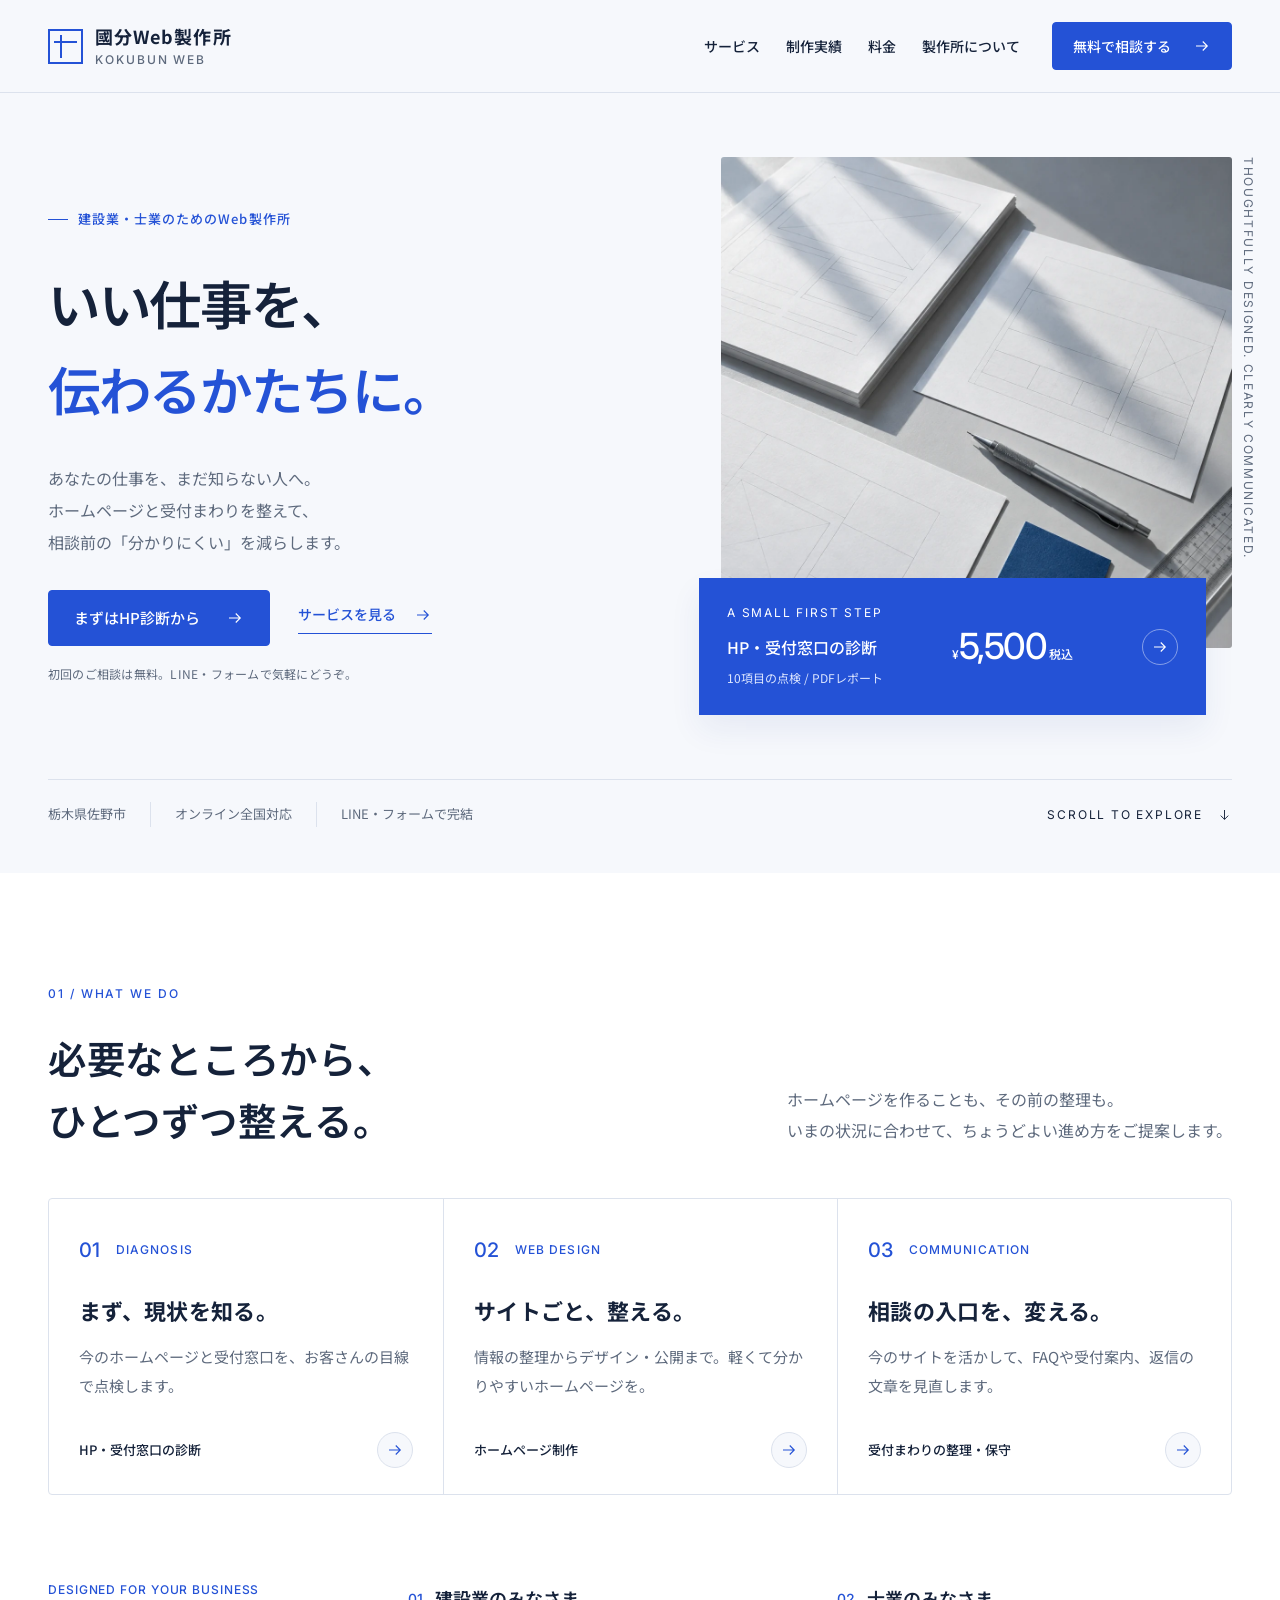
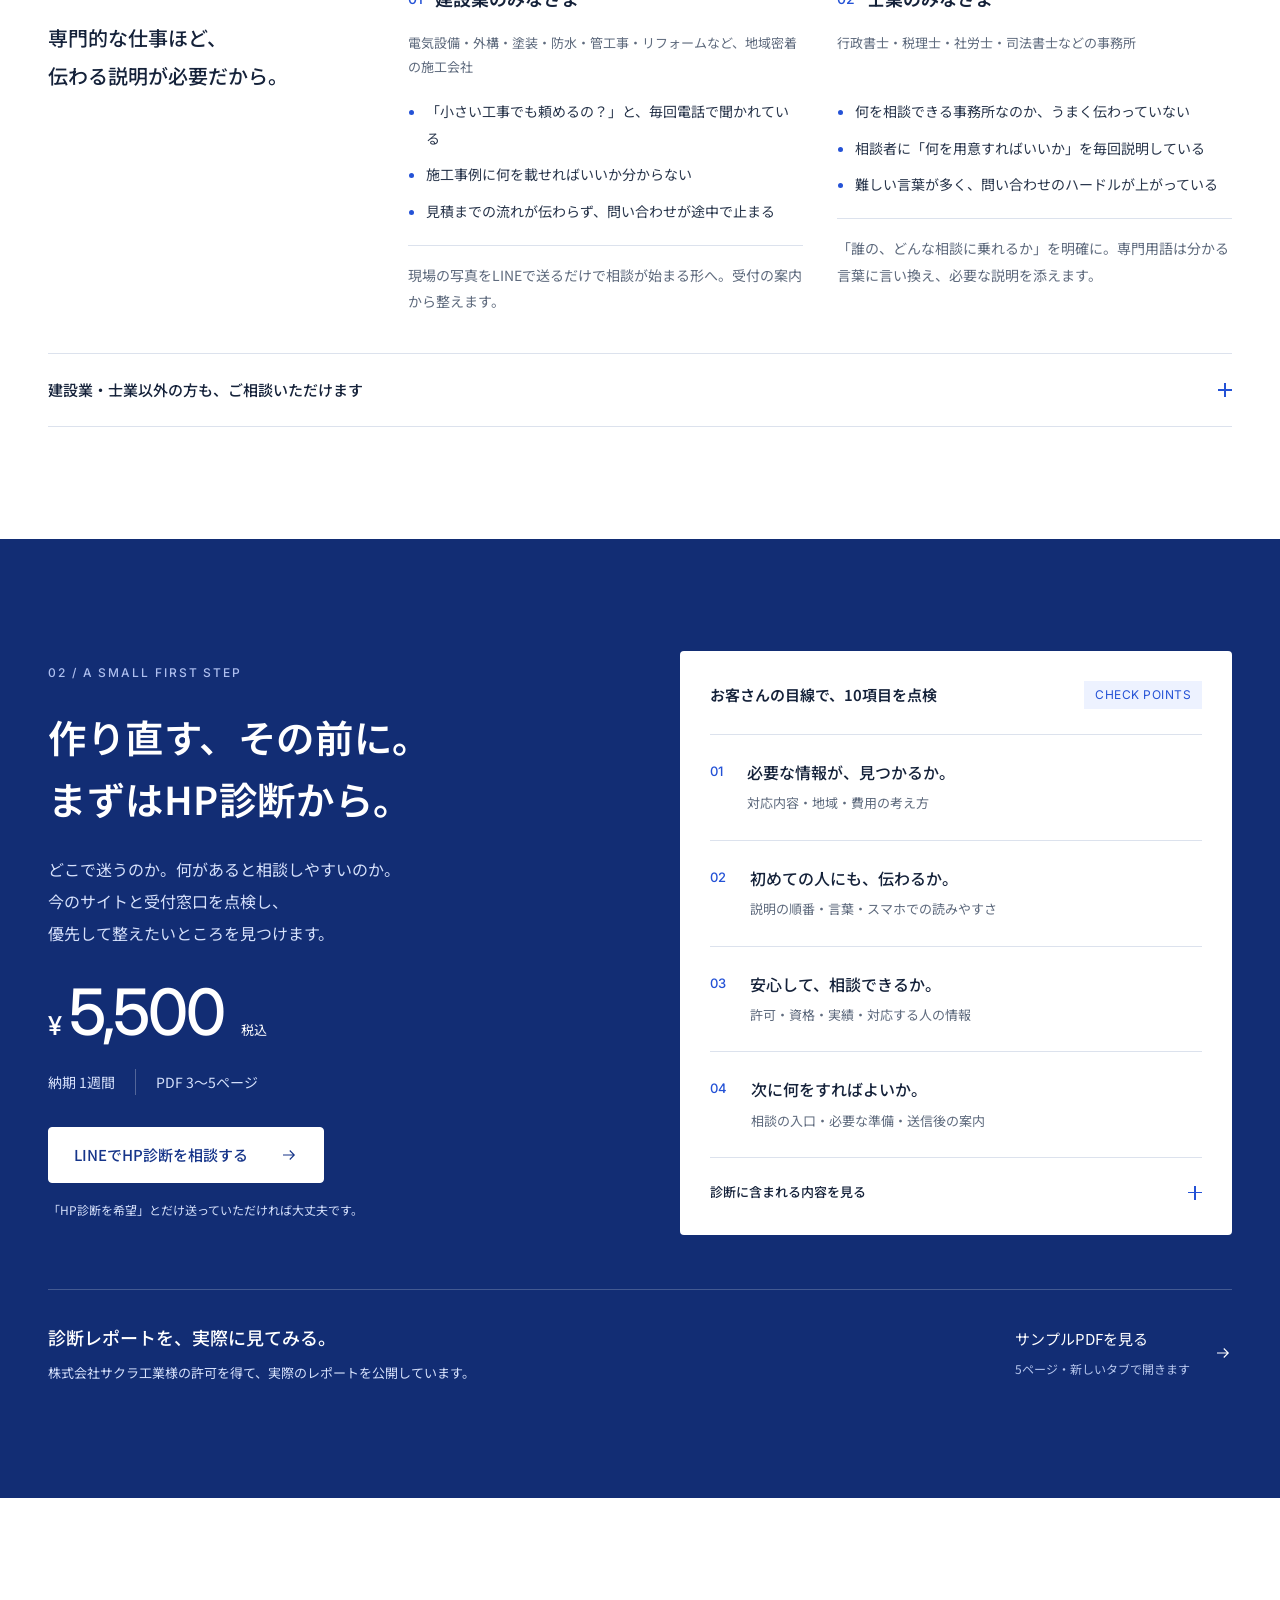
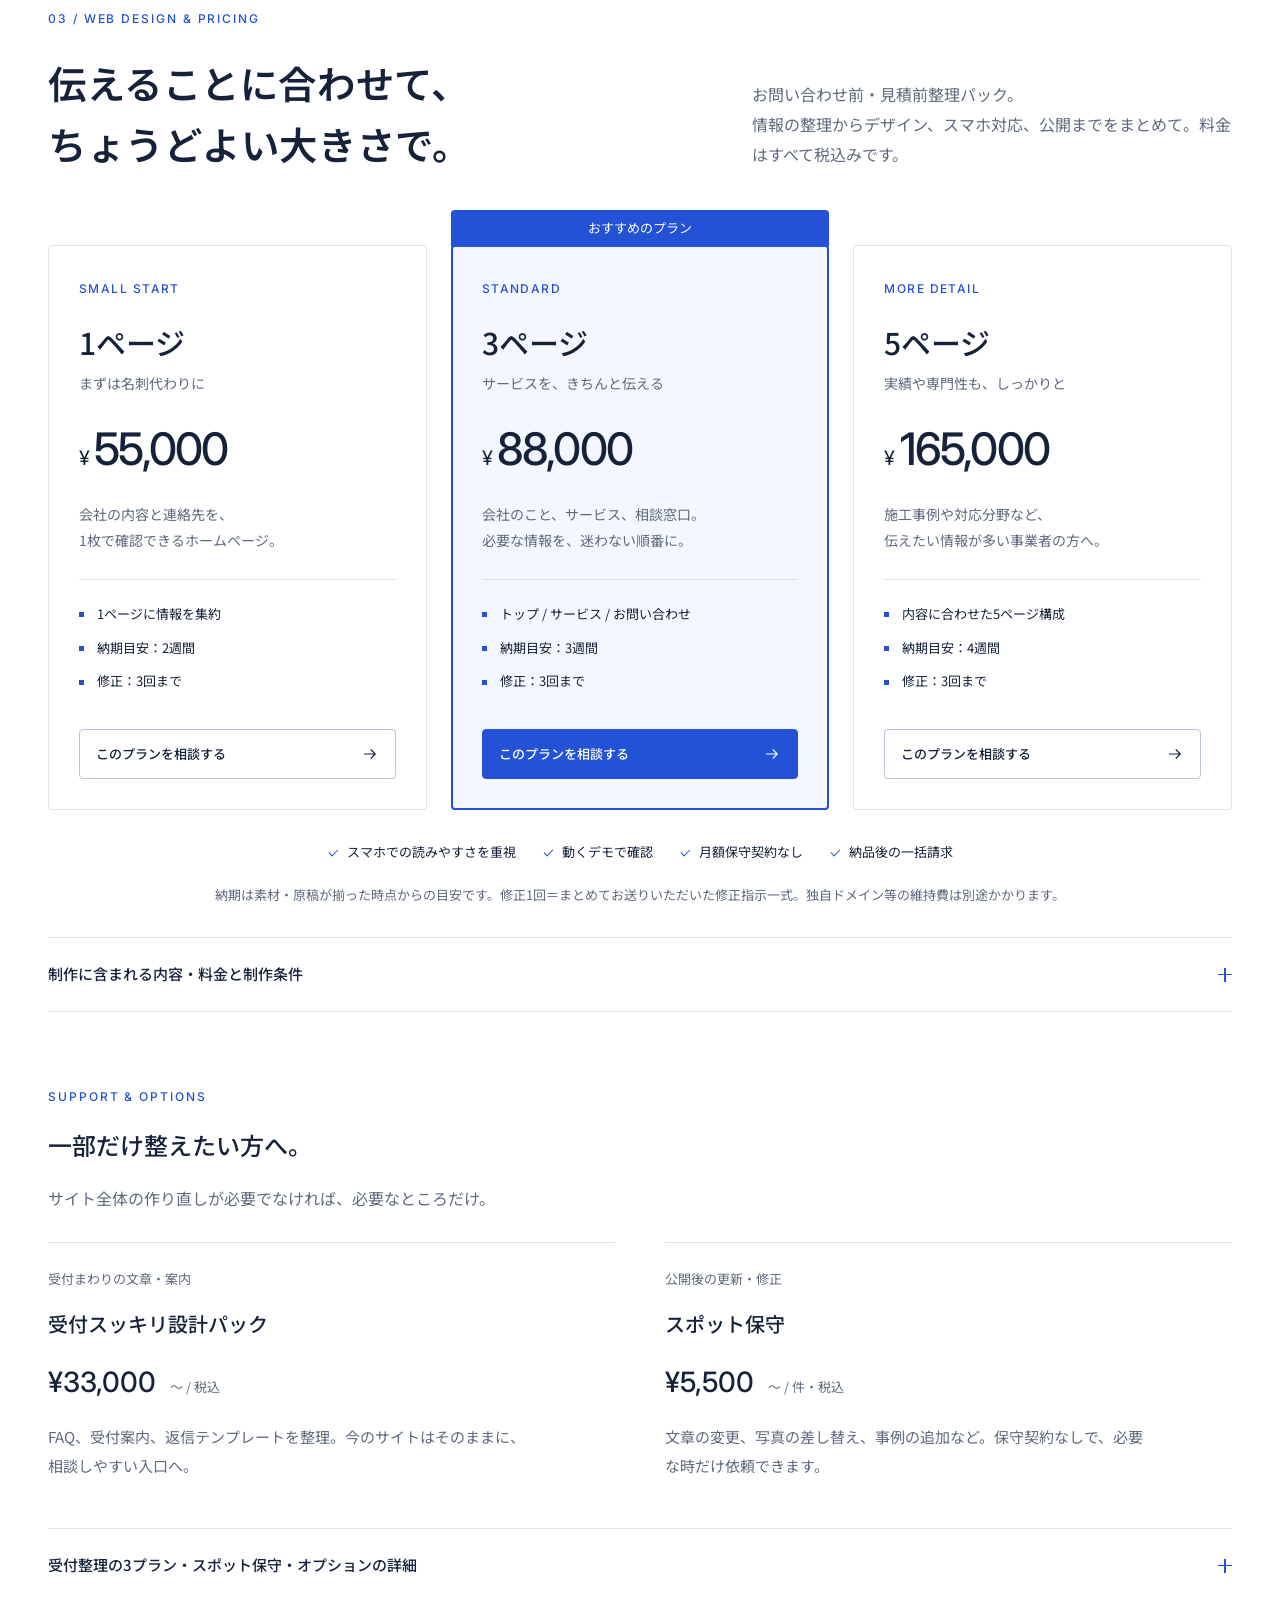
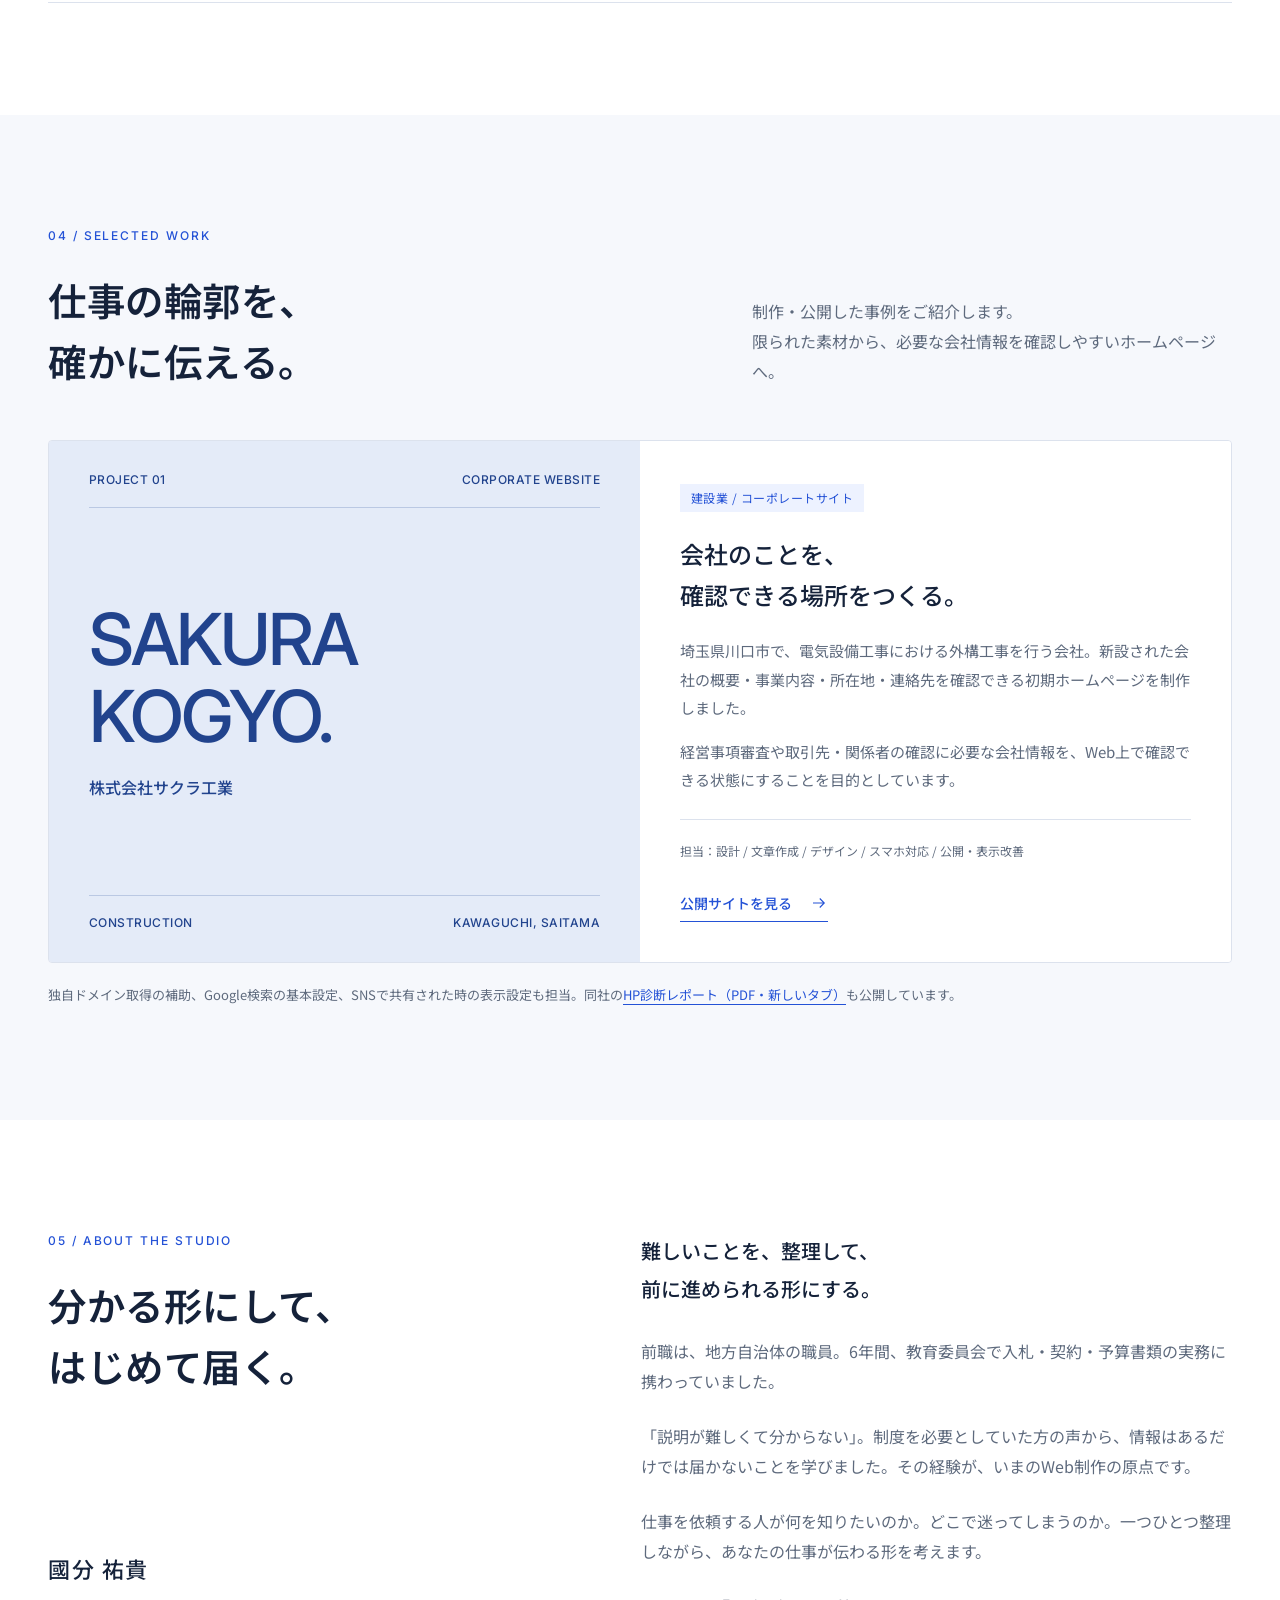
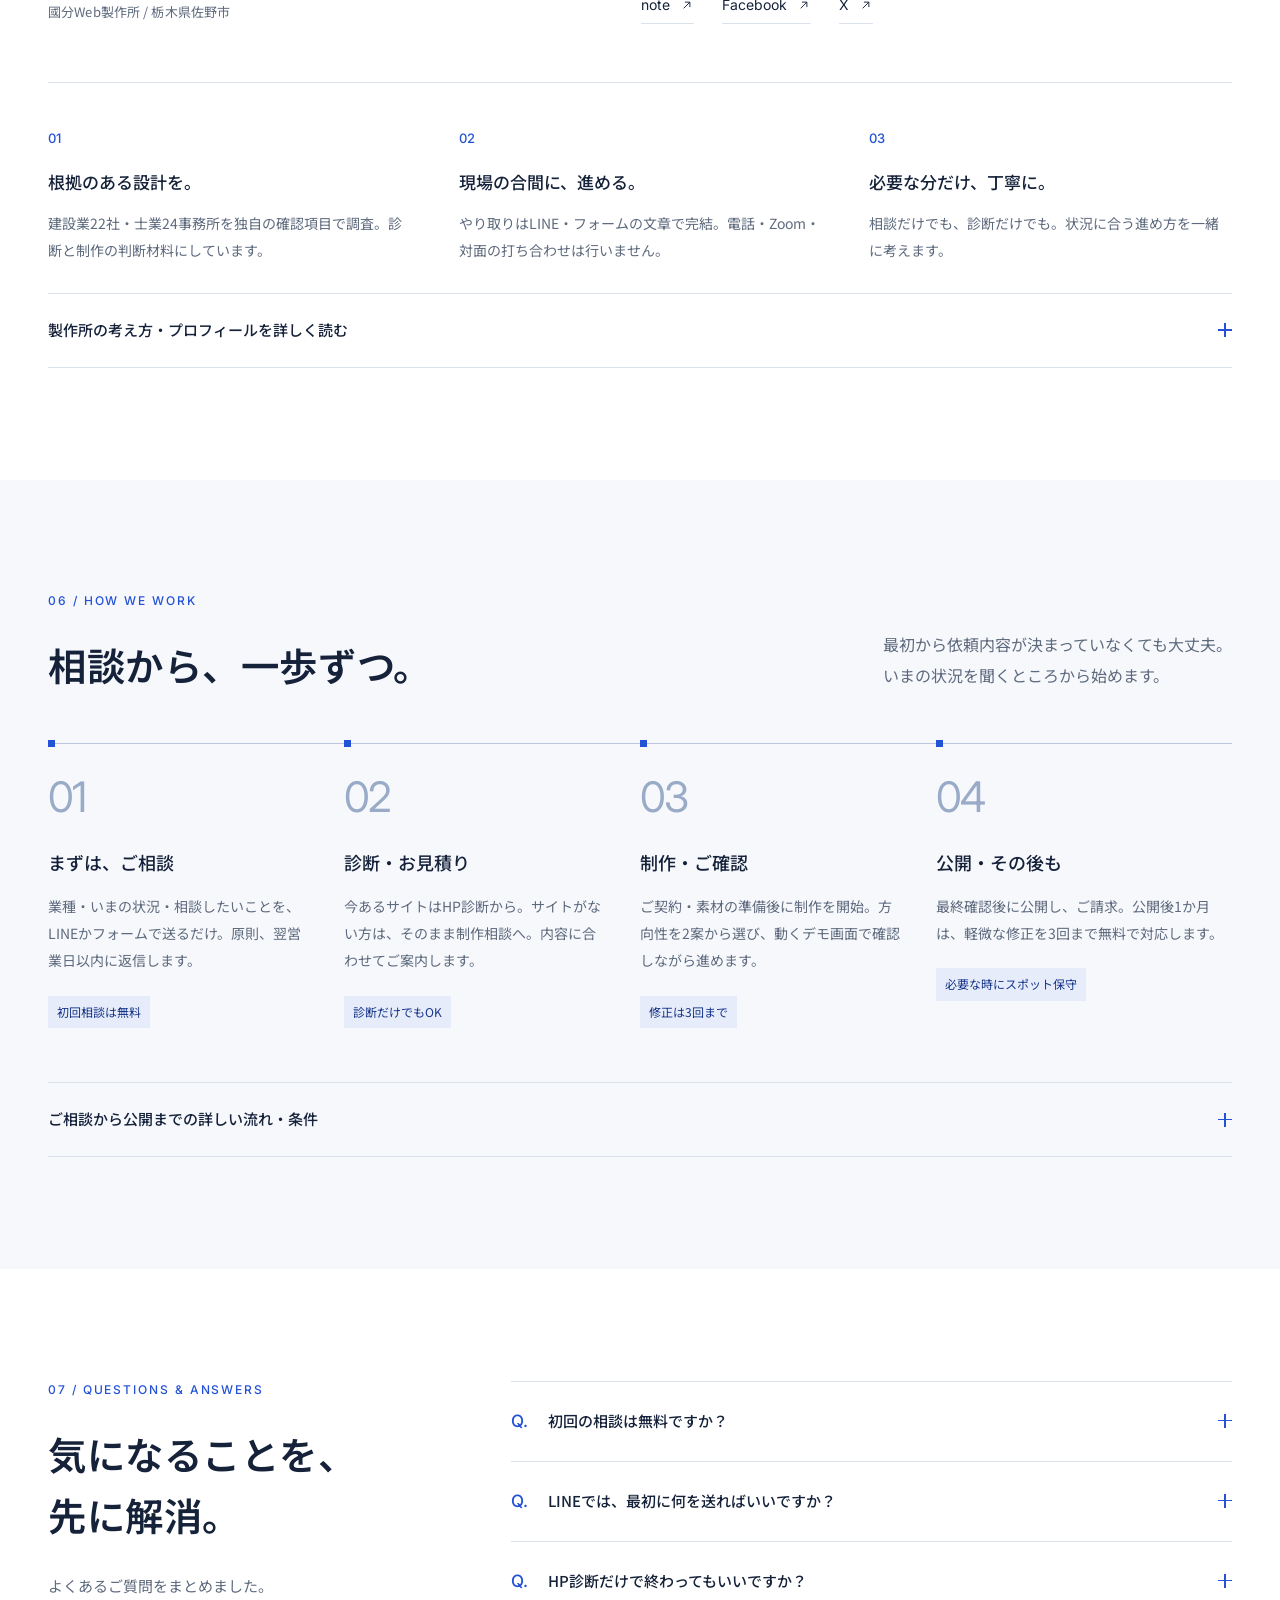
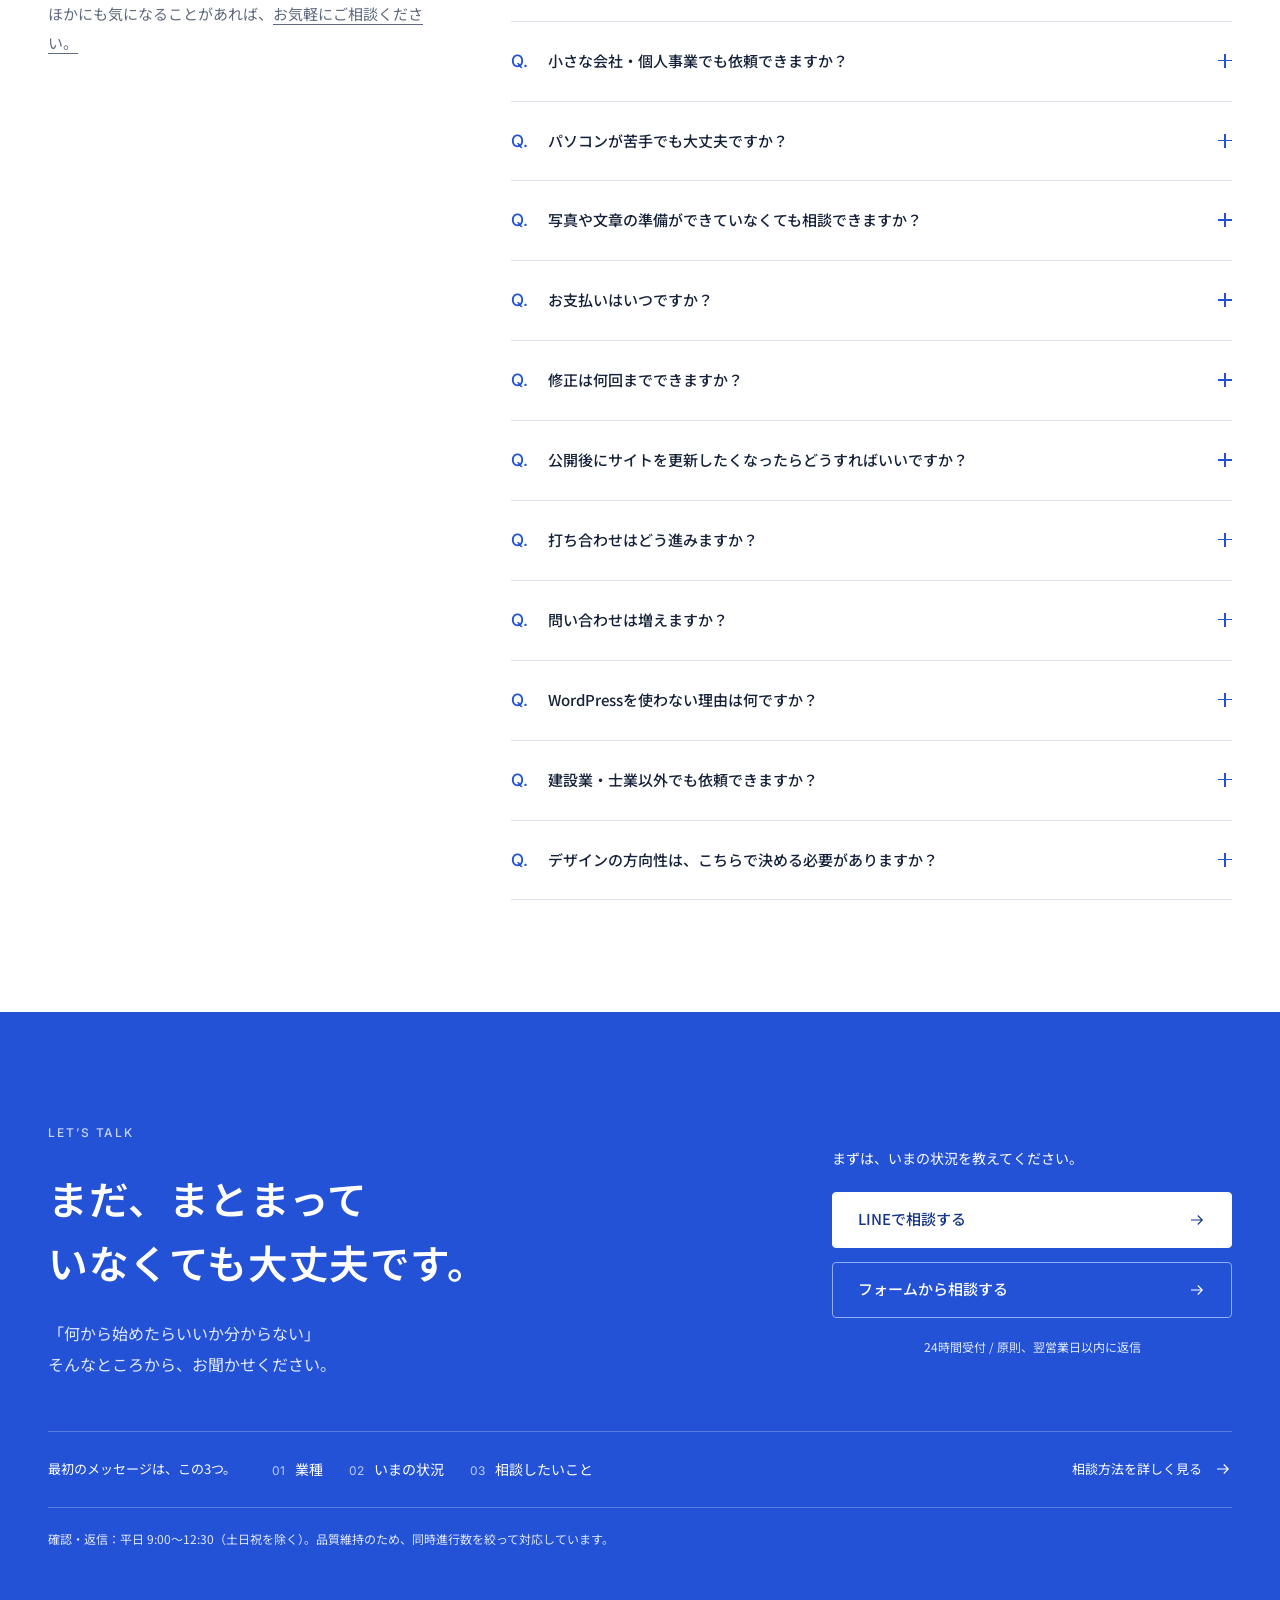
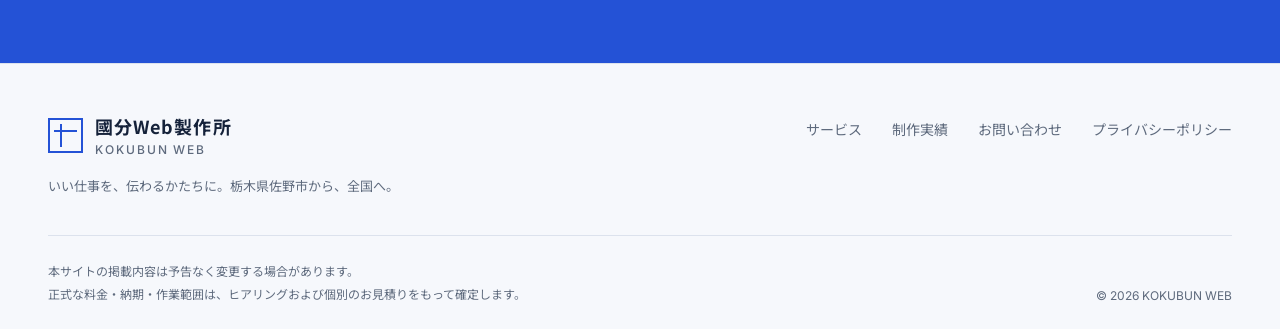
==== commit 7e027aa9: "Redesign website with blue visual system and clearer service navigation" ====
--- a/index.html
+++ b/index.html
@@ -4,6 +4,7 @@
 <meta charset="utf-8">
 <meta name="viewport" content="width=device-width, initial-scale=1, viewport-fit=cover">
 <meta name="format-detection" content="telephone=no">
+<meta name="theme-color" content="#f6f8fc">
 <title>國分Web製作所｜建設業・士業のHP制作・HP診断（栃木県佐野市）</title>
 <meta name="description" content="栃木県佐野市の國分Web製作所。地方の建設業・士業向けに、問い合わせ前の分かりにくさを減らす軽いホームページと受付導線を設計します。入口は5,500円のHP診断。LINE・フォームで非対面・テキストのまま進められます。">
 <meta name="google-site-verification" content="n1qeGJcCmf1rLO3jdQZsXGyyVNafVVrD6Wid2rvIql0" />
@@ -81,416 +82,99 @@
 <link rel="manifest" href="site.webmanifest">
 <link rel="preconnect" href="https://fonts.googleapis.com">
 <link rel="preconnect" href="https://fonts.gstatic.com" crossorigin>
-<link href="https://fonts.googleapis.com/css2?family=Shippori+Mincho+B1:wght@500;700&family=Noto+Sans+JP:wght@400;500;700&family=Inter:wght@400;500&display=swap" rel="stylesheet">
-
-<link rel="stylesheet" href="assets/css/index.css">
+<link href="https://fonts.googleapis.com/css2?family=Noto+Sans+JP:wght@400;500;600;700&family=Inter:wght@400;500;600;700&display=swap" rel="stylesheet">
+
+<link rel="stylesheet" href="assets/css/common.css?v=20260916.1">
+<link rel="stylesheet" href="assets/css/index.css?v=20260916.1">
+<link rel="stylesheet" href="assets/css/hero.css?v=20260916.1">
 </head>
 <body>
-
-<!-- ======================================================
-     Header
-====================================================== -->
+<a class="skip-link" href="#main">本文へ移動</a>
 <header class="site-header" id="siteHeader">
-  <a href="index.html" class="brand" aria-label="國分Web製作所 トップへ">
-    <span class="brand-mark">國分Web製作所</span>
-    <span class="brand-sub">SANO — TOCHIGI</span>
-  </a>
-  <a href="https://lin.ee/qzJWOPt" class="header-cta" aria-label="LINEで相談する">
-    LINEで相談
-    <span class="btn-arrow" aria-hidden="true"></span>
-  </a>
+  <div class="wrap header-inner">
+    <a href="index.html" class="brand" aria-label="國分Web製作所 トップへ"><span class="brand-symbol" aria-hidden="true"></span><span class="brand-wordmark"><span class="brand-mark">國分Web製作所</span><span class="brand-sub">KOKUBUN WEB</span></span></a>
+    <nav class="desktop-nav" aria-label="メインナビゲーション"><a href="#services">サービス</a><a href="#works">制作実績</a><a href="#price">料金</a><a href="#about">製作所について</a></nav>
+    <a href="contact.html" class="header-cta">無料で相談する <svg class="arrow" viewBox="0 0 24 24" fill="none" stroke="currentColor" stroke-width="1.5" aria-hidden="true"><path d="M4 12h15M13 6l6 6-6 6"/></svg></a>
+    <button class="menu-toggle" type="button" aria-label="メニューを開く" aria-expanded="false" aria-controls="mobileNav" hidden><span class="menu-icon" aria-hidden="true"></span></button>
+  </div>
+  <nav class="mobile-nav" id="mobileNav" aria-label="モバイルナビゲーション" hidden><a href="#services">サービス</a><a href="#works">制作実績</a><a href="#price">料金</a><a href="#flow">ご相談の流れ</a><a href="#about">製作所について</a><a href="contact.html">お問い合わせ</a></nav>
 </header>
-
-<main>
-
-  <!-- ======================================================
-       Section 1 : First View
-  ====================================================== -->
-  <section class="hero" aria-label="ファーストビュー">
-    <div class="wrap">
-      <div class="hero-inner">
-
-        <p class="eyebrow">建設業・士業のためのWeb設計</p>
-
-        <h1 class="hero-title">
-          問い合わせ前の<br>分かりにくさを、<br>整えます。
-        </h1>
-
-        <p class="hero-sub">
-          地方の建設業・士業向けに、軽くて分かりやすいホームページと、<br>
-          LINE・フォームの受付導線を設計します。
-        </p>
-
-        <p class="hero-meta">
-          <span>栃木県佐野市</span>
-          <span class="dot" aria-hidden="true"></span>
-          <span>オンライン全国対応</span>
-        </p>
-
-        <div class="cta-row" id="cta">
-          <a href="https://lin.ee/qzJWOPt" class="btn btn-primary" aria-label="LINEで相談する">
-            LINEで相談する
-            <span class="btn-arrow" aria-hidden="true"></span>
-          </a>
-          <a href="https://forms.gle/uVugUN9DErMQBZPXA" class="btn btn-ghost" aria-label="フォームから相談する">
-            フォームから相談する
-            <span class="btn-arrow" aria-hidden="true"></span>
-          </a>
-        </div>
-
-        <a class="hero-entry" href="#shindan">
-          <span class="hero-entry-label">いきなり制作依頼は、いりません</span>
-          <span class="hero-entry-text">まずは HP診断（5,500円）から始められます</span>
-          <span class="btn-arrow" aria-hidden="true"></span>
-        </a>
-
-        <p class="hero-note">
-          LINE・フォームは24時間受付 / 原則、翌営業日以内に返信します
-        </p>
-
+<main id="main">
+<section class="hero" aria-labelledby="hero-title">
+  <div class="wrap">
+    <div class="hero-grid">
+      <div class="hero-copy">
+        <p class="hero-eyebrow">建設業・士業のためのWeb製作所</p>
+        <h1 id="hero-title"><span>いい仕事を、</span><span class="hero-emphasis">伝わるかたちに。</span></h1>
+        <p class="hero-description">あなたの仕事を、まだ知らない人へ。<br>ホームページと受付まわりを整えて、<br>相談前の「分かりにくい」を減らします。</p>
+        <div class="hero-actions" id="cta"><a class="btn btn-primary" href="#shindan">まずはHP診断から <svg class="arrow" viewBox="0 0 24 24" fill="none" stroke="currentColor" stroke-width="1.5" aria-hidden="true"><path d="M4 12h15M13 6l6 6-6 6"/></svg></a><a href="#services" class="text-link">サービスを見る <svg class="arrow" viewBox="0 0 24 24" fill="none" stroke="currentColor" stroke-width="1.5" aria-hidden="true"><path d="M4 12h15M13 6l6 6-6 6"/></svg></a></div>
+        <p class="hero-note">初回のご相談は無料。LINE・フォームで気軽にどうぞ。</p>
+      </div>
+      <div class="hero-visual">
+        <img class="hero-image" src="assets/img/studio-desk.webp" alt="構成を考えるための紙と製図道具を並べた机のイメージ" width="1122" height="1402" fetchpriority="high">
+        <span class="hero-visual-caption" aria-hidden="true">THOUGHTFULLY DESIGNED. CLEARLY COMMUNICATED.</span>
+        <a class="hero-feature" href="#shindan"><span><span class="hero-feature-kicker">A SMALL FIRST STEP</span><span class="hero-feature-title">HP・受付窓口の診断</span><span class="hero-feature-meta">10項目の点検 / PDFレポート</span></span><span class="hero-feature-price"><small>¥</small>5,500<small> 税込</small></span><span class="hero-feature-arrow"><svg class="arrow" viewBox="0 0 24 24" fill="none" stroke="currentColor" stroke-width="1.5" aria-hidden="true"><path d="M4 12h15M13 6l6 6-6 6"/></svg></span></a>
       </div>
     </div>
-    <span class="scroll-cue" aria-hidden="true"></span>
-  </section>
-
-  <!-- ======================================================
-       Section 2 : 誰向けか
-  ====================================================== -->
-  <section class="who" aria-label="こんな会社・事務所のためのサービスです">
-    <div class="wrap">
-
-      <div class="section-head reveal">
-        <p class="section-kicker">01 / FOR</p>
-        <h2 class="section-title">こんな会社・事務所の<br>ためのサービスです</h2>
-      </div>
-
-      <div class="who-grid">
-
-        <article class="who-card reveal">
-          <p class="who-tag">建設業のみなさま</p>
-          <p class="who-sub">電気設備・外構・塗装・防水・管工事・リフォームなど、地域密着の施工会社</p>
-          <ul class="who-list" role="list">
+    <div class="hero-bottom"><p class="hero-meta"><span>栃木県佐野市</span><span>オンライン全国対応</span><span>LINE・フォームで完結</span></p><a class="hero-scroll" href="#services">SCROLL TO EXPLORE <svg class="arrow" viewBox="0 0 24 24" fill="none" stroke="currentColor" stroke-width="1.5" aria-hidden="true"><path d="M4 12h15M13 6l6 6-6 6"/></svg></a></div>
+  </div>
+</section>
+<section class="section services-overview" id="services" aria-labelledby="services-title">
+  <div class="wrap">
+    <div class="section-top"><div class="section-head"><p class="section-kicker">01 / WHAT WE DO</p><h2 class="section-title" id="services-title">必要なところから、<br>ひとつずつ整える。</h2></div><p class="section-intro">ホームページを作ることも、その前の整理も。<br>いまの状況に合わせて、ちょうどよい進め方をご提案します。</p></div>
+    <div class="service-grid">
+      <a class="service-card" href="#shindan"><span class="service-index">01 <span>DIAGNOSIS</span></span><h3>まず、現状を知る。</h3><p>今のホームページと受付窓口を、お客さんの目線で点検します。</p><div class="service-card-bottom"><span>HP・受付窓口の診断</span><span class="round-arrow"><svg class="arrow" viewBox="0 0 24 24" fill="none" stroke="currentColor" stroke-width="1.5" aria-hidden="true"><path d="M4 12h15M13 6l6 6-6 6"/></svg></span></div></a>
+      <a class="service-card" href="#pack"><span class="service-index">02 <span>WEB DESIGN</span></span><h3>サイトごと、整える。</h3><p>情報の整理からデザイン・公開まで。軽くて分かりやすいホームページを。</p><div class="service-card-bottom"><span>ホームページ制作</span><span class="round-arrow"><svg class="arrow" viewBox="0 0 24 24" fill="none" stroke="currentColor" stroke-width="1.5" aria-hidden="true"><path d="M4 12h15M13 6l6 6-6 6"/></svg></span></div></a>
+      <a class="service-card" href="#support"><span class="service-index">03 <span>COMMUNICATION</span></span><h3>相談の入口を、変える。</h3><p>今のサイトを活かして、FAQや受付案内、返信の文章を見直します。</p><div class="service-card-bottom"><span>受付まわりの整理・保守</span><span class="round-arrow"><svg class="arrow" viewBox="0 0 24 24" fill="none" stroke="currentColor" stroke-width="1.5" aria-hidden="true"><path d="M4 12h15M13 6l6 6-6 6"/></svg></span></div></a>
+    </div>
+    <div class="audience-section"><div class="audience-heading"><p class="section-kicker">DESIGNED FOR YOUR BUSINESS</p><h3>専門的な仕事ほど、<br>伝わる説明が必要だから。</h3></div><div class="audience-grid"><article class="audience-card"><div class="audience-top"><span class="audience-number">01</span><h3>建設業のみなさま</h3></div><p class="who-sub">電気設備・外構・塗装・防水・管工事・リフォームなど、地域密着の施工会社</p><ul class="who-list" role="list">
             <li>「小さい工事でも頼めるの？」と、毎回電話で聞かれている</li>
             <li>施工事例に何を載せればいいか分からない</li>
             <li>見積までの流れが伝わらず、問い合わせが途中で止まる</li>
-          </ul>
-          <p class="who-answer">
-            現場の写真をLINEで送るだけで相談が始まる形に、受付から整えます。
-          </p>
-        </article>
-
-        <article class="who-card reveal">
-          <p class="who-tag">士業のみなさま</p>
-          <p class="who-sub">行政書士・税理士・社労士・司法書士などの事務所</p>
-          <ul class="who-list" role="list">
+          </ul><p class="audience-answer">現場の写真をLINEで送るだけで相談が始まる形へ。受付の案内から整えます。</p></article><article class="audience-card"><div class="audience-top"><span class="audience-number">02</span><h3>士業のみなさま</h3></div><p class="who-sub">行政書士・税理士・社労士・司法書士などの事務所</p><ul class="who-list" role="list">
             <li>何を相談できる事務所なのか、うまく伝わっていない</li>
             <li>相談者に「何を用意すればいいか」を毎回説明している</li>
             <li>難しい言葉が多く、問い合わせのハードルが上がっている</li>
-          </ul>
-          <p class="who-answer">
-            「誰の、どんな相談に乗れるか」を、初めての相談者にも伝わる形へ整理します。必要な専門用語のうち、初めての相談者に分かりにくい可能性があるものには、短い説明を添えるか、分かる言葉に言い換えます。
-          </p>
-        </article>
-
-        <article class="who-card reveal">
-          <p class="who-tag">その他の小規模事業者のみなさま</p>
-          <p class="who-sub">建設業・士業以外でも、次のような条件に当てはまる事業者の方はご相談いただけます。</p>
-          <ul class="who-list" role="list">
+          </ul><p class="audience-answer">「誰の、どんな相談に乗れるか」を明確に。専門用語は分かる言葉に言い換え、必要な説明を添えます。</p></article></div></div>
+    <details class="disclosure audience-more" ><summary>建設業・士業以外の方も、ご相談いただけます<span class="plus" aria-hidden="true"></span></summary><div class="disclosure-body"><p class="who-sub">建設業・士業以外でも、次のような条件に当てはまる事業者の方はご相談いただけます。</p><ul class="who-list" role="list">
             <li>ホームページは会社案内やサービス紹介が中心</li>
             <li>頻繁な更新（ブログ・ニュース等）は必要ない</li>
             <li>ネットショップ・予約システム・会員機能は不要</li>
             <li>LINE・フォームでのやり取りで進行できる</li>
-          </ul>
-          <p class="who-answer">
+          </ul><p class="who-answer">
             上記に当てはまるかどうか分からない場合も、まずはご相談ください。対応できるかどうかをお返しします。
-          </p>
-        </article>
-
-      </div>
-    </div>
-  </section>
-
-  <!-- ======================================================
-       Section 3 : WHY｜この仕事の原点と対象業種の理由
-  ====================================================== -->
-  <section class="profile" aria-label="分かる形にして、はじめて届く。">
-    <div class="wrap">
-
-      <div class="section-head reveal">
-        <p class="section-kicker">02 / WHY</p>
-        <h2 class="section-title">分かる形にして、<br>はじめて届く。</h2>
-      </div>
-
-      <p class="profile-close reveal">
-        必要な情報を、必要な人が使える形へ。
-      </p>
-
-      <div class="profile-body reveal">
-        <p>
-          地方自治体の職員だった頃、奨学資金を必要としていた家庭から「説明が難しくて分からない」「役場が怖い」という声を聞きました。制度があっても届かないことがある。この経験が、いまの仕事の原点の一つです。
-        </p>
-        <p>
-          行政実務では、用語の言い換え、説明順の組み替え、手続の整理に取り組んできました。現在はプレインランゲージ（必要な人が情報を見つけ、理解し、利用できる状態を目指す考え方）や情報アーキテクチャ（情報の分類・配置を整えて分かりやすくする設計）も学びながらWeb制作へ活かしています。媒体は変わっても、複雑な情報を必要な人が使える形へ整理するという問題設定は変わっていません。
-        </p>
-        <p>
-          自治体勤務の中で建設関連の入札・契約・予算管理にも関わりました。建設技術の専門家ではありませんが、発注する側として何を確認し判断材料にするかを経験しています。
-        </p>
-      </div>
-
-      <div class="caps-note reveal">
-        <h3 class="cap-title">なぜ建設業・士業なのか</h3>
-        <p class="cap-body">
-          建設業と士業には、専門家と依頼者で持っている知識に差が生じやすい（情報の非対称性）という共通した構造があります。加えて、信用財的サービス（credence service＝依頼した仕事の判断や品質が適切だったかを依頼者自身では十分に評価しにくいサービス）としての側面もあります。<br><br>
-          士業では、専門家の判断を依頼者自身では十分に評価しにくい場面があります。建設業では完成後に確認できる部分もある一方、工事の必要性や見えない部分の施工品質など、専門的に判断しにくい場合があります。<br><br>
-          だからこそ、依頼前に確認できる情報――対応範囲、費用の考え方、準備するもの、進め方、資格・実績等――を分かりやすく示しておくことに意味があります。國分Web製作所が扱うのは、その確認可能な情報を見つけやすく、理解しやすく整理することです。ただし、工事品質や専門家の判断そのものをWebで保証・評価するわけではありません。
-        </p>
-      </div>
-
-      <p class="reasons-close reveal">
-        では、具体的にどんな整理をするのか。次のセクションで説明します。
-      </p>
-
-    </div>
-  </section>
-
-  <!-- ======================================================
-       Section 4 : 何をする人か
-  ====================================================== -->
-  <section class="caps" aria-label="國分Web製作所がやること">
-    <div class="wrap">
-
-      <div class="section-head reveal">
-        <p class="section-kicker">03 / WHAT</p>
-        <h2 class="section-title">國分Web製作所が<br>やること</h2>
-      </div>
-
-      <p class="section-lead reveal">
-        ホームページを「新しく作る」だけの仕事ではありません。<br>
-        問い合わせ前に、仕事を頼む人・相談する人が「何を頼めるか・何を準備するか」で迷う状態と、会社・事務所側が受付で同じ説明や確認を繰り返す状態の両方を、今ある情報の整理で扱います。<br><br>
-        相談する側が確認しやすく、受ける側も案内しやすい状態にするため、説明整理・受付整理・見積前整理の3つを、國分Web製作所が行う整理作業の軸としています。
-      </p>
-
-      <ol class="caps-list" role="list">
-        <li class="cap reveal">
-          <span class="cap-num">01</span>
-          <h3 class="cap-title">説明整理</h3>
-          <p class="cap-body">
-            地域・業種・強みをトップ画面に配置し、<br>
-            誰向けのサービスかを明示します。
-          </p>
-        </li>
-        <li class="cap reveal">
-          <span class="cap-num">02</span>
-          <h3 class="cap-title">受付整理</h3>
-          <p class="cap-body">
-            よくある質問・問い合わせの流れ・料金の考え方を整えます。<br>
-            電話で同じ説明を繰り返さなくて済む状態を作ります。
-          </p>
-        </li>
-        <li class="cap reveal">
-          <span class="cap-num">03</span>
-          <h3 class="cap-title">見積前整理</h3>
-          <p class="cap-body">
-            相談に必要な情報・書類・手順を事前に案内します。<br>
-            「何を準備すればいいか分からない」をなくします。
-          </p>
-        </li>
-      </ol>
-
-      <div class="caps-note reveal">
-        やり取りはLINE・フォームのみ。現場や業務の合間に、スマホから進められます。<br>
-        対応エリアはオンライン全国です。
-      </div>
-    </div>
-  </section>
-
-  <!-- ======================================================
-       Section 5 : 進め方の全体像
-  ====================================================== -->
-  <section class="path" id="flow" aria-label="進め方の全体像">
-    <div class="wrap">
-
-      <div class="section-head reveal">
-        <p class="section-kicker">04 / HOW</p>
-        <h2 class="section-title">いきなり制作依頼は、<br>いりません</h2>
-      </div>
-
-      <p class="section-lead reveal">
-        相談から始めて、必要なぶんだけ進める形にしています。<br>
-        売り込みはしません。
-      </p>
-
-      <ol class="path-list" role="list">
-        <li class="path-step reveal">
-          <span class="path-no">STEP 1</span>
-          <h3 class="path-title">まず相談する<span class="path-price">無料</span></h3>
-          <p class="path-body">
-            LINEまたはフォームで、業種と状況を分かる範囲で送るだけ。<br>
-            内容を確認して、対応できるか・どう進めるかをご案内します。
-          </p>
-        </li>
-        <li class="path-step reveal">
-          <span class="path-no">STEP 2</span>
-          <h3 class="path-title">HP診断を受ける<span class="path-price">5,500円</span></h3>
-          <p class="path-body">
-            今のサイトと受付窓口を10項目で点検し、改善の方向をレポートでお返しします（納期1週間）。
-          </p>
-        </li>
-        <li class="path-step reveal">
-          <span class="path-no">STEP 3</span>
-          <h3 class="path-title">進み方を選ぶ</h3>
-          <p class="path-body">
-            診断レポートの最後に、3つの進み方をご案内します。どれを選ぶかは自由です。
-          </p>
-          <ul class="path-choices" role="list">
-            <li>レポートを見て、自分で直す</li>
-            <li>受付まわりの文章・案内だけ依頼する</li>
-            <li>3ページ制作に進む</li>
-          </ul>
-        </li>
-      </ol>
-
-      <p class="path-note reveal">
-        ※ まだホームページがない場合は、診断を挟まず、最初から制作のご相談で大丈夫です。<br>
-        ※ 制作に進む場合は、診断の内容をそのまま要件整理に引き継ぎます。<br>
-        ※ 診断だけで終わっても問題ありません。
-      </p>
-    </div>
-  </section>
-
-  <!-- ======================================================
-       Section 6 : 入口商品｜HP診断
-  ====================================================== -->
-  <section class="services" id="shindan" aria-label="入口商品 HP・受付窓口のスポット診断">
-    <div class="wrap">
-
-      <div class="section-head reveal">
-        <p class="section-kicker">05 / FIRST STEP</p>
-        <h2 class="section-title">まずはここから。<br>HP・受付窓口のスポット診断</h2>
-      </div>
-
-      <p class="section-lead reveal">
-        今あるホームページと受付窓口を、お客さん目線で点検します。<br>
-        ダメ出しの羅列ではなく、「どこで迷いやすいか」「何を足すと相談しやすくなるか」を整理して、改善の方向をレポートでお返しします。
-      </p>
-
-      <article class="svc-card reveal">
-        <span class="svc-tag">入口 / まず現状を知る</span>
-        <h3 class="svc-title">HP・受付窓口のスポット診断</h3>
-
-        <p class="svc-desc" style="margin-bottom:16px;">診断に含まれるもの</p>
-        <ul class="svc-check" role="list">
+          </p></div></details>
+  </div>
+</section>
+<section class="section diagnosis-section" id="shindan" aria-labelledby="diagnosis-title">
+  <div class="wrap">
+    <div class="diagnosis-grid">
+      <div class="diagnosis-copy"><p class="section-kicker">02 / A SMALL FIRST STEP</p><h2 class="section-title" id="diagnosis-title">作り直す、その前に。<br>まずはHP診断から。</h2><p class="diagnosis-description">どこで迷うのか。何があると相談しやすいのか。<br>今のサイトと受付窓口を点検し、<br>優先して整えたいところを見つけます。</p><p class="diagnosis-price"><span>¥</span>5,500<small>税込</small></p><div class="diagnosis-meta"><span>納期 1週間</span><span>PDF 3〜5ページ</span></div><a class="btn btn-white" href="https://lin.ee/qzJWOPt">LINEでHP診断を相談する <svg class="arrow" viewBox="0 0 24 24" fill="none" stroke="currentColor" stroke-width="1.5" aria-hidden="true"><path d="M4 12h15M13 6l6 6-6 6"/></svg></a><p class="diagnosis-note">「HP診断を希望」とだけ送っていただければ大丈夫です。</p></div>
+      <div class="diagnosis-panel"><div class="diagnosis-panel-head"><span>お客さんの目線で、10項目を点検</span><span class="label">CHECK POINTS</span></div><ol class="diagnosis-checks"><li><span>01</span><div><h3>必要な情報が、見つかるか。</h3><p>対応内容・地域・費用の考え方</p></div></li><li><span>02</span><div><h3>初めての人にも、伝わるか。</h3><p>説明の順番・言葉・スマホでの読みやすさ</p></div></li><li><span>03</span><div><h3>安心して、相談できるか。</h3><p>許可・資格・実績・対応する人の情報</p></div></li><li><span>04</span><div><h3>次に何をすればよいか。</h3><p>相談の入口・必要な準備・送信後の案内</p></div></li></ol><details class="disclosure diagnosis-details" ><summary>診断に含まれる内容を見る<span class="plus" aria-hidden="true"></span></summary><div class="disclosure-body"><ul class="svc-check" role="list">
           <li>10項目×3段階の点検（見せ方・導線・信頼情報・スマホ対応など）</li>
           <li>お客さんから見た第一印象と、優先して整えたい箇所（1〜2点）</li>
           <li>具体的な改善の方向</li>
           <li>発注者目線のチェック（許可番号の掲載位置・有資格者の載せ方など）</li>
           <li>小さなAI活用アイデア（1〜2件）</li>
           <li>今後の進め方の3択（自分で直す / 受付整理だけ依頼 / 3ページ制作）</li>
-        </ul>
-
-        <p class="svc-sample-note">
+        </ul><p class="svc-sample-note">
           ※ 業種に応じて、建設業では工種・対象用途・施工地域、士業では対象・費用・流れ・準備・相談・対応者を確認します。
-        </p>
-
-        <dl class="svc-meta">
-          <div><dt>価格</dt><dd>5,500円（税込）</dd></div>
-          <div><dt>納期</dt><dd>1週間</dd></div>
-          <div><dt>納品</dt><dd>PDF 3〜5ページ</dd></div>
-        </dl>
-
-        <div class="svc-sample">
-          <h4 class="svc-sample-title">実際の診断レポートのサンプル</h4>
-          <div class="svc-sample-body">
-            <p>
-              株式会社サクラ工業様のご許可をいただき、実際の診断レポートをサンプルとして公開しています。
-            </p>
-            <p>
-              欠点を並べたものではなく、初めて見るお客さんが問い合わせ前にどこで迷いやすいか、何を足すと相談しやすくなるかを整理した例です。
-            </p>
-          </div>
-          <a
-            href="assets/docs/sakura-hp-diagnosis-sample.pdf"
-            class="btn btn-ghost svc-sample-btn"
-            target="_blank"
-            rel="noopener noreferrer"
-            type="application/pdf"
-            aria-label="株式会社サクラ工業様のHP診断サンプルPDFを新しいタブで開く"
-          >
-            サンプルPDFを見る
-          </a>
-          <p class="svc-sample-note">
-            ※ PDFファイル（5ページ）が新しいタブで開きます。<br>
-            ※ サンプルは、株式会社サクラ工業様の許可を得て公開しています。
-          </p>
-        </div>
-
-        <div class="cta-row svc-cta">
-          <a href="https://lin.ee/qzJWOPt" class="btn btn-primary" aria-label="LINEでHP診断を申し込む">
-            LINEでHP診断を申し込む
-            <span class="btn-arrow" aria-hidden="true"></span>
-          </a>
-          <a href="https://forms.gle/uVugUN9DErMQBZPXA" class="btn btn-ghost" aria-label="フォームから申し込む">
-            フォームから申し込む
-            <span class="btn-arrow" aria-hidden="true"></span>
-          </a>
-        </div>
-        <p class="svc-micro">
-          「HP診断を希望」とだけお送りいただければ、確認したいことをこちらから順にご案内します。
-        </p>
-      </article>
-
+        </p></div></details></div>
     </div>
-  </section>
-
-  <!-- ======================================================
-       Section 7 : 主力商品｜整理パック
-  ====================================================== -->
-  <section class="pack-sec" id="pack" aria-label="主力商品 お問い合わせ前・見積前整理パック">
-    <div class="wrap">
-
-      <div class="section-head reveal">
-        <p class="section-kicker">06 / MAIN SERVICE</p>
-        <h2 class="section-title">サイトごと整えるなら。<br>お問い合わせ前・見積前整理パック</h2>
-      </div>
-
-      <p class="section-lead reveal">
-        「何をどう相談すればいいか分からない」を減らすホームページを、構成の設計から公開までまとめて制作します。<br>
-        お客様からは、目的・伝えたい内容・避けたい方向・参考サイトなどを伝えていただきます。それをもとに、情報の並べ方・見せ方・スマホでの読みやすさなどの設計判断は國分が行います。<br>
-        建設業・士業のどちらにも対応しています。
-      </p>
-
-      <div class="pack-grid reveal">
-        <div class="pack-col">
-          <p class="pack-col-head">1ページ</p>
-          <p class="pack-col-sub">名刺代わり</p>
-          <p class="pack-col-price">55,000<span>円</span></p>
-          <ul class="plan-col-list">
-            <li>納期目安 2週間</li>
-            <li>修正 3回まで</li>
-          </ul>
-        </div>
-        <div class="pack-col is-reco">
-          <p class="pack-col-reco">おすすめ</p>
-          <p class="pack-col-head">3ページ</p>
-          <p class="pack-col-sub">トップ / サービス / お問い合わせ</p>
-          <p class="pack-col-price">88,000<span>円</span></p>
-          <ul class="plan-col-list">
-            <li>納期目安 3週間</li>
-            <li>修正 3回まで</li>
-          </ul>
-        </div>
-        <div class="pack-col">
-          <p class="pack-col-head">5ページ</p>
-          <p class="pack-col-sub">情報量強化</p>
-          <p class="pack-col-price">165,000<span>円</span></p>
-          <ul class="plan-col-list">
-            <li>納期目安 4週間</li>
-            <li>修正 3回まで</li>
-          </ul>
-        </div>
-      </div>
-
-      <div class="spec-cols reveal">
+    <div class="sample-strip"><div><p class="sample-title">診断レポートを、実際に見てみる。</p><p>株式会社サクラ工業様の許可を得て、実際のレポートを公開しています。</p></div><a href="assets/docs/sakura-hp-diagnosis-sample.pdf" class="sample-link" target="_blank" rel="noopener noreferrer" type="application/pdf">サンプルPDFを見る <span>5ページ・新しいタブで開きます</span><svg class="arrow" viewBox="0 0 24 24" fill="none" stroke="currentColor" stroke-width="1.5" aria-hidden="true"><path d="M4 12h15M13 6l6 6-6 6"/></svg></a></div>
+  </div>
+</section>
+<section class="section pricing-section" id="price" aria-labelledby="pricing-title">
+  <div class="wrap">
+    <div class="section-top" id="pack"><div class="section-head"><p class="section-kicker">03 / WEB DESIGN & PRICING</p><h2 class="section-title" id="pricing-title">伝えることに合わせて、<br>ちょうどよい大きさで。</h2></div><p class="section-intro">お問い合わせ前・見積前整理パック。<br>情報の整理からデザイン、スマホ対応、公開までをまとめて。料金はすべて税込みです。</p></div>
+    <div class="pricing-grid">
+      <article class="price-card"><p class="plan-kicker">SMALL START</p><h3>1ページ<span>まずは名刺代わりに</span></h3><p class="plan-price"><small>¥</small>55,000</p><p class="plan-description">会社の内容と連絡先を、<br>1枚で確認できるホームページ。</p><ul class="plan-features"><li>1ページに情報を集約</li><li>納期目安：2週間</li><li>修正：3回まで</li></ul><a class="btn btn-ghost" href="contact.html">このプランを相談する <svg class="arrow" viewBox="0 0 24 24" fill="none" stroke="currentColor" stroke-width="1.5" aria-hidden="true"><path d="M4 12h15M13 6l6 6-6 6"/></svg></a></article>
+      <article class="price-card recommended"><span class="recommended-label">おすすめのプラン</span><p class="plan-kicker">STANDARD</p><h3>3ページ<span>サービスを、きちんと伝える</span></h3><p class="plan-price"><small>¥</small>88,000</p><p class="plan-description">会社のこと、サービス、相談窓口。<br>必要な情報を、迷わない順番に。</p><ul class="plan-features"><li>トップ / サービス / お問い合わせ</li><li>納期目安：3週間</li><li>修正：3回まで</li></ul><a class="btn btn-primary" href="contact.html">このプランを相談する <svg class="arrow" viewBox="0 0 24 24" fill="none" stroke="currentColor" stroke-width="1.5" aria-hidden="true"><path d="M4 12h15M13 6l6 6-6 6"/></svg></a></article>
+      <article class="price-card"><p class="plan-kicker">MORE DETAIL</p><h3>5ページ<span>実績や専門性も、しっかりと</span></h3><p class="plan-price"><small>¥</small>165,000</p><p class="plan-description">施工事例や対応分野など、<br>伝えたい情報が多い事業者の方へ。</p><ul class="plan-features"><li>内容に合わせた5ページ構成</li><li>納期目安：4週間</li><li>修正：3回まで</li></ul><a class="btn btn-ghost" href="contact.html">このプランを相談する <svg class="arrow" viewBox="0 0 24 24" fill="none" stroke="currentColor" stroke-width="1.5" aria-hidden="true"><path d="M4 12h15M13 6l6 6-6 6"/></svg></a></article>
+    </div>
+    <div class="plan-assurances"><span>スマホでの読みやすさを重視</span><span>動くデモで確認</span><span>月額保守契約なし</span><span>納品後の一括請求</span></div>
+    <p class="fine-print pricing-footnote">納期は素材・原稿が揃った時点からの目安です。修正1回＝まとめてお送りいただいた修正指示一式。独自ドメイン等の維持費は別途かかります。</p>
+    <details class="disclosure" ><summary>制作に含まれる内容・料金と制作条件<span class="plus" aria-hidden="true"></span></summary><div class="disclosure-body"><div class="spec-cols">
         <div class="spec-col">
           <p class="spec-col-head">建設業向けに標準で整える内容</p>
           <ul class="plan-col-list">
@@ -517,52 +201,24 @@
             <li>よくある質問・代表プロフィール</li>
           </ul>
         </div>
-      </div>
-
-      <div class="caps-note reveal">
-        全プラン共通：スマホ表示を最優先に設計（小さい画面でも崩れないことを確認します）。<br>
-        複雑なシステムを使わない軽い作りのため、月額保守契約なしで運用しやすい構成です。<br>
-        制作中は、実際にスマホで触れる「動くデモ画面」で確認しながら進めます。
-      </div>
-
-      <p class="path-note reveal">
-        ※ 価格はすべて税込みです。<br>
-        ※ 修正1回＝まとめてお送りいただいた修正指示一式です。<br>
-        ※ 納期は、素材・原稿が揃った時点からの目安です。
-      </p>
-
-      <div class="cta-row svc-cta reveal">
-        <a href="https://lin.ee/qzJWOPt" class="btn btn-primary" aria-label="LINEで制作の相談をする">
-          LINEで制作の相談をする
-          <span class="btn-arrow" aria-hidden="true"></span>
-        </a>
-        <a href="https://forms.gle/uVugUN9DErMQBZPXA" class="btn btn-ghost" aria-label="フォームから相談する">
-          フォームから相談する
-          <span class="btn-arrow" aria-hidden="true"></span>
-        </a>
-      </div>
-
-    </div>
-  </section>
-
-  <!-- ======================================================
-       Section 8 : 補助サービス
-  ====================================================== -->
-  <section class="sub-services" aria-label="補助サービス">
-    <div class="wrap">
-
-      <div class="section-head reveal">
-        <p class="section-kicker">07 / SUB SERVICE</p>
-        <h2 class="section-title">サイトはそのまま、<br>一部だけ整えたい方へ</h2>
-      </div>
-
-      <p class="section-lead reveal">
-        「いきなりサイトを丸ごと作り直すのは、まだ早い」<br>
-        そう感じている方向けの補助商品です。
-      </p>
-
-      <!-- 受付スッキリ設計パック -->
-      <article class="sub-svc reveal">
+      </div><div class="caps-note">
+          1ページ・3ページ・5ページの選び方<br>
+          ・1ページ：載せたい情報がまだ少なく、会社の内容と連絡先を名刺代わりに1枚で確認できる状態にしたい場合。<br>
+          ・3ページ（おすすめ）：会社の内容・サービス・問い合わせを分けて説明したい場合。問い合わせ前に確認されることを一通り載せられます。<br>
+          ・5ページ：施工事例や対応分野など載せたい項目が多く、3ページに収めると1ページあたりの情報量が多くなりすぎる場合。
+        </div><div class="price-notes">
+        ※ 上記はすべて税込みの標準価格です。<br>
+        ※ ページ追加、大幅な仕様変更、オプション追加がある場合は別途お見積りとなります。<br>
+        ※ 正式なお見積りは、ヒアリング後にご提示します。<br>
+        ※ お支払いは、納品後の一括請求です。制作前・制作中のお支払いはありません（お支払期日は原則、納品月の翌月末です）。<br>
+        ※ 素材・原稿の準備が遅れた場合、納期は延長となります。<br>
+        ※ 修正1回 ＝ まとめてお送りいただいた修正指示一式です。<br>
+        ※ サイトへの問い合わせ増加・集客成果の保証はいたしません。<br>
+         根拠のある設計と、相談前の情報整理で土台を整えることが、この仕事の範囲です。
+      </div></div></details>
+    <div class="support-heading" id="support"><p class="section-kicker">SUPPORT & OPTIONS</p><h3>一部だけ整えたい方へ。</h3><p>サイト全体の作り直しが必要でなければ、必要なところだけ。</p></div>
+    <div class="support-grid"><div class="support-item"><p class="support-label">受付まわりの文章・案内</p><h3>受付スッキリ設計パック</h3><p class="support-price">¥33,000<small>〜 / 税込</small></p><p>FAQ、受付案内、返信テンプレートを整理。今のサイトはそのままに、相談しやすい入口へ。</p></div><div class="support-item"><p class="support-label">公開後の更新・修正</p><h3>スポット保守</h3><p class="support-price">¥5,500<small>〜 / 件・税込</small></p><p>文章の変更、写真の差し替え、事例の追加など。保守契約なしで、必要な時だけ依頼できます。</p></div></div>
+    <details class="disclosure" ><summary>受付整理の3プラン・スポット保守・オプションの詳細<span class="plus" aria-hidden="true"></span></summary><div class="disclosure-body"><article class="sub-svc">
         <span class="svc-tag is-sub">補助 / PACK</span>
         <h3 class="sub-svc-title">受付スッキリ設計パック</h3>
         <p class="sub-svc-body">
@@ -571,8 +227,8 @@
           サイトは今のまま、受付まわりの分かりにくさを先に解消したい方向けです。
         </p>
 
-        <p class="sub-svc-body" style="margin-bottom:12px; font-weight:500; color:var(--ink);">こんな方に向いています</p>
-        <ul class="plan-col-list" style="margin:0 0 20px;">
+        <p class="sub-svc-body">こんな方に向いています</p>
+        <ul class="plan-col-list">
           <li>サイト全体を、まだ作り直したくない</li>
           <li>同じ質問への電話や返信が繰り返されている</li>
           <li>問い合わせ前に、何を伝えればよいかを整理したい</li>
@@ -611,7 +267,7 @@
           </div>
         </div>
 
-        <p class="sub-svc-body" style="margin-bottom:12px; font-weight:500; color:var(--ink);">納品物について</p>
+        <p class="sub-svc-body">納品物について</p>
         <p class="sub-svc-body">
           GoogleドキュメントまたはPDF（文章データ）で納品します。<br>
           内容は、FAQ案・受付案内文・必要情報リスト・返信テンプレ・修正指示書です。<br>
@@ -625,10 +281,7 @@
           ※ 修正1回 ＝ まとめてお送りいただいた修正指示一式を指します。<br>
           ※ 新規項目の追加・方針の大幅な変更は別途お見積りとなります。
         </p>
-      </article>
-
-      <!-- スポット保守 -->
-      <article class="sub-svc reveal">
+      </article><article class="sub-svc">
         <span class="svc-tag is-sub">補助 / SPOT</span>
         <h3 class="sub-svc-title">スポット保守</h3>
         <p class="sub-svc-body">
@@ -638,17 +291,14 @@
         <dl class="svc-meta">
           <div><dt>価格</dt><dd>5,500円（税込）／件〜</dd></div>
         </dl>
-        <p class="sub-svc-body" style="margin-bottom:0;">
+        <p class="sub-svc-body">
           対応例：文章の変更・追加、お知らせ・事例の追加、ボタンや電話番号の修正、写真の差し替えなど。
         </p>
         <p class="sub-svc-note">
           ※ 対応可否は内容によります。まずご相談ください。<br>
           ※ 大規模な改修は別途お見積りとなります。
         </p>
-      </article>
-
-      <!-- オプション一覧 -->
-      <article class="sub-svc reveal">
+      </article><article class="sub-svc">
         <span class="svc-tag is-sub">OPTION</span>
         <h3 class="sub-svc-title">必要なものを、必要な分だけ追加できます</h3>
 
@@ -678,107 +328,7 @@
             <td>44,000円</td>
             <td>募集要項・仕事内容・応募導線</td>
           </tr>
-        </table>
-      </article>
-
-    </div>
-  </section>
-
-  <!-- ======================================================
-       Section 9 : 料金一覧
-  ====================================================== -->
-  <section class="price-sec" id="price" aria-label="料金と制作条件">
-    <div class="wrap">
-
-      <div class="section-head reveal">
-        <p class="section-kicker">08 / PRICE</p>
-        <h2 class="section-title">料金と制作条件</h2>
-      </div>
-
-      <p class="section-lead reveal">
-        すべて税込みの表示です。<br>
-        料金は「まず確認する・サイト本体を整えるもの」と「サイトはそのままで、必要なところだけ整えるもの」の2つに分けて掲載しています。<br>
-        修正回数・納期・成果についての条件も、ここで確認してください。
-      </p>
-
-      <div class="price-tier reveal">
-        <p class="spec-col-head">A｜まず確認する・サイト本体を整える</p>
-
-        <table class="price-table">
-          <tr class="price-group"><th colspan="2">入口｜まず現状を知る</th></tr>
-          <tr>
-            <th>HP・受付窓口のスポット診断</th>
-            <td>5,500円</td>
-          </tr>
-          <tr class="price-group"><th colspan="2">制作｜サイトをまとめて整える</th></tr>
-          <tr>
-            <th>整理パック 1ページ（名刺代わり）</th>
-            <td>55,000円</td>
-          </tr>
-          <tr>
-            <th>整理パック 3ページ（おすすめ）</th>
-            <td>88,000円</td>
-          </tr>
-          <tr>
-            <th>整理パック 5ページ（情報量強化）</th>
-            <td>165,000円</td>
-          </tr>
-        </table>
-
-        <div class="caps-note">
-          1ページ・3ページ・5ページの選び方<br>
-          ・1ページ：載せたい情報がまだ少なく、会社の内容と連絡先を名刺代わりに1枚で確認できる状態にしたい場合。<br>
-          ・3ページ（おすすめ）：会社の内容・サービス・問い合わせを分けて説明したい場合。問い合わせ前に確認されることを一通り載せられます。<br>
-          ・5ページ：施工事例や対応分野など載せたい項目が多く、3ページに収めると1ページあたりの情報量が多くなりすぎる場合。
-        </div>
-      </div>
-
-      <div class="price-tier reveal">
-        <p class="spec-col-head">B｜サイトはそのまま、必要なところだけ整える</p>
-
-        <table class="price-table">
-          <tr class="price-group"><th colspan="2">受付整理｜文章と導線だけ整える</th></tr>
-          <tr>
-            <th>受付スッキリ 簡易</th>
-            <td>33,000円</td>
-          </tr>
-          <tr>
-            <th>受付スッキリ 標準</th>
-            <td>66,000円</td>
-          </tr>
-          <tr>
-            <th>受付スッキリ 強化</th>
-            <td>88,000円</td>
-          </tr>
-          <tr class="price-group"><th colspan="2">公開後｜必要な時だけ</th></tr>
-          <tr>
-            <th>スポット保守</th>
-            <td>5,500円〜 / 件</td>
-          </tr>
-          <tr class="price-group"><th colspan="2">オプション｜必要な分だけ追加する</th></tr>
-          <tr>
-            <th>施工事例整理</th>
-            <td>11,000円 / 件</td>
-          </tr>
-          <tr>
-            <th>原稿代筆</th>
-            <td>16,500円 / ページ</td>
-          </tr>
-          <tr>
-            <th>画像選定</th>
-            <td>5,500円〜</td>
-          </tr>
-          <tr>
-            <th>LINE連携設定</th>
-            <td>5,500円〜</td>
-          </tr>
-          <tr>
-            <th>採用ページ追加</th>
-            <td>44,000円</td>
-          </tr>
-        </table>
-
-        <div class="caps-note">
+        </table><div class="caps-note">
           受付スッキリ 簡易・標準・強化の選び方<br>
           ・簡易：よくある質問と受付案内文を、まず最小限そろえたい場合。<br>
           ・標準：質問への回答に加えて、問い合わせまでの導線と返信文まで整えたい場合。既存サイトへの修正指示書が付きます。<br>
@@ -790,75 +340,55 @@
           ・両方が必要な場合は、作業ごとに分けてお見積りします。施工事例整理だけのご依頼も可能です。<br>
           ・※ 施工事例を載せるための型（項目・見せ方）づくりは、整理パックに含まれます。
         </div>
-      </div>
-
-      <div class="price-notes reveal">
-        ※ 上記はすべて税込みの標準価格です。<br>
-        ※ ページ追加、大幅な仕様変更、オプション追加がある場合は別途お見積りとなります。<br>
-        ※ 正式なお見積りは、ヒアリング後にご提示します。<br>
-        ※ お支払いは、納品後の一括請求です。制作前・制作中のお支払いはありません（お支払期日は原則、納品月の翌月末です）。<br>
-        ※ 素材・原稿の準備が遅れた場合、納期は延長となります。<br>
-        ※ 修正1回 ＝ まとめてお送りいただいた修正指示一式です。<br>
-        ※ サイトへの問い合わせ増加・集客成果の保証はいたしません。<br>
-        &emsp;根拠のある設計と、相談前の情報整理で土台を整えることが、この仕事の範囲です。
-      </div>
-    </div>
-  </section>
-
-  <!-- ======================================================
-       Section 10 : 実績
-  ====================================================== -->
-  <section class="works" aria-label="制作実績">
-    <div class="wrap">
-
-      <div class="section-head reveal">
-        <p class="section-kicker">09 / WORKS</p>
-        <h2 class="section-title">制作実績</h2>
-      </div>
-
-      <p class="section-lead reveal">
-        現在、こちらで制作・公開した事例を1件掲載しています。<br>
-        限られた情報・素材の中で、会社情報を確認しやすい形に整理した初期HPです。
-      </p>
-
-      <article class="works-card reveal">
-        <h3 class="works-card-title">株式会社サクラ工業（埼玉県川口市）</h3>
-        <p class="works-card-sub">電気設備工事における外構工事</p>
-        <a href="https://www.sakura-kogyo.jp/" class="works-card-url" target="_blank" rel="noopener">https://www.sakura-kogyo.jp/</a>
-
-        <p class="works-card-scope">
-          新設された建設会社について、会社概要・事業内容・所在地・連絡先を確認できる初期HPを制作しました。
-        </p>
-
-        <p class="works-card-scope">
-          制作目的は、集客を強く狙うことではなく、経営事項審査・取引先確認・関係者確認に必要な会社情報をWeb上で確認できる状態にすることです。
-        </p>
-
-        <p class="works-card-scope">
-          担当範囲：サイトの設計、文章作成、見た目のデザイン、スマホ対応、公開作業、独自ドメイン取得の補助、Google検索に向けた基本設定、SNSで共有された時の表示設定、公開後の表示改善まで担当しました。
-        </p>
-      </article>
-
-      <p class="works-outro reveal">
-        「なぜこの構成にしたか」「どの情報を優先して載せたか」は、根拠とあわせてご相談時に説明できます。<br>
-        同社のHP診断レポートも、<a href="#shindan" class="works-outro-link">サンプルとして公開しています</a>。
-      </p>
-    </div>
-  </section>
-
-  <!-- ======================================================
-       Section 11 : 安心材料
-  ====================================================== -->
-  <section class="reasons" aria-label="安心して相談していただくために">
-    <div class="wrap">
-
-      <div class="section-head reveal">
-        <p class="section-kicker">10 / TRUST</p>
-        <h2 class="section-title">安心して相談して<br>いただくために</h2>
-      </div>
-
-      <ol class="reasons-list">
-        <li class="reason reveal">
+      </article></div></details>
+  </div>
+</section>
+<section class="section works-section" id="works" aria-labelledby="works-title">
+  <div class="wrap"><div class="section-top"><div class="section-head"><p class="section-kicker">04 / SELECTED WORK</p><h2 class="section-title" id="works-title">仕事の輪郭を、<br>確かに伝える。</h2></div><p class="section-intro">制作・公開した事例をご紹介します。<br>限られた素材から、必要な会社情報を確認しやすいホームページへ。</p></div>
+    <article class="work-card"><div class="work-identity"><div class="work-cover-top"><span>PROJECT 01</span><span>CORPORATE WEBSITE</span></div><div><p class="work-english" aria-hidden="true">SAKURA<br>KOGYO.</p><h3>株式会社サクラ工業</h3></div><div class="work-cover-bottom"><span>CONSTRUCTION</span><span>KAWAGUCHI, SAITAMA</span></div></div><div class="work-content"><span class="label">建設業 / コーポレートサイト</span><h3>会社のことを、<br>確認できる場所をつくる。</h3><p>埼玉県川口市で、電気設備工事における外構工事を行う会社。新設された会社の概要・事業内容・所在地・連絡先を確認できる初期ホームページを制作しました。</p><p>経営事項審査や取引先・関係者の確認に必要な会社情報を、Web上で確認できる状態にすることを目的としています。</p><p class="work-scope">担当：設計 / 文章作成 / デザイン / スマホ対応 / 公開・表示改善</p><a href="https://www.sakura-kogyo.jp/" class="text-link" target="_blank" rel="noopener noreferrer">公開サイトを見る <svg class="arrow" viewBox="0 0 24 24" fill="none" stroke="currentColor" stroke-width="1.5" aria-hidden="true"><path d="M4 12h15M13 6l6 6-6 6"/></svg></a></div></article>
+    <p class="fine-print work-note">独自ドメイン取得の補助、Google検索の基本設定、SNSで共有された時の表示設定も担当。同社の<a href="assets/docs/sakura-hp-diagnosis-sample.pdf" target="_blank" rel="noopener noreferrer">HP診断レポート（PDF・新しいタブ）</a>も公開しています。</p>
+  </div>
+</section>
+<section class="section about-section" id="about" aria-labelledby="about-title">
+  <div class="wrap"><div class="about-grid"><div class="about-heading"><p class="section-kicker">05 / ABOUT THE STUDIO</p><h2 class="section-title" id="about-title">分かる形にして、<br>はじめて届く。</h2><p class="about-signature">國分 祐貴<span>國分Web製作所 / 栃木県佐野市</span></p></div><div class="about-copy"><p class="about-lead">難しいことを、整理して、<br>前に進められる形にする。</p><p>前職は、地方自治体の職員。6年間、教育委員会で入札・契約・予算書類の実務に携わっていました。</p><p>「説明が難しくて分からない」。制度を必要としていた方の声から、情報はあるだけでは届かないことを学びました。その経験が、いまのWeb制作の原点です。</p><p>仕事を依頼する人が何を知りたいのか。どこで迷ってしまうのか。一つひとつ整理しながら、あなたの仕事が伝わる形を考えます。</p><div class="about-social"><a href="https://note.com/kokubun_web1210" target="_blank" rel="noopener noreferrer">note <svg class="arrow" viewBox="0 0 24 24" fill="none" stroke="currentColor" stroke-width="1.5" aria-hidden="true"><path d="M4 12h15M13 6l6 6-6 6"/></svg></a><a href="https://www.facebook.com/yuki.kokubun.16/?locale=ja_JP" target="_blank" rel="noopener noreferrer">Facebook <svg class="arrow" viewBox="0 0 24 24" fill="none" stroke="currentColor" stroke-width="1.5" aria-hidden="true"><path d="M4 12h15M13 6l6 6-6 6"/></svg></a><a href="https://x.com/aile175icl47249" target="_blank" rel="noopener noreferrer">X <svg class="arrow" viewBox="0 0 24 24" fill="none" stroke="currentColor" stroke-width="1.5" aria-hidden="true"><path d="M4 12h15M13 6l6 6-6 6"/></svg></a></div></div></div>
+    <div class="principles"><div><span>01</span><h3>根拠のある設計を。</h3><p>建設業22社・士業24事務所を独自の確認項目で調査。診断と制作の判断材料にしています。</p></div><div><span>02</span><h3>現場の合間に、進める。</h3><p>やり取りはLINE・フォームの文章で完結。電話・Zoom・対面の打ち合わせは行いません。</p></div><div><span>03</span><h3>必要な分だけ、丁寧に。</h3><p>相談だけでも、診断だけでも。状況に合う進め方を一緒に考えます。</p></div></div>
+    <details class="disclosure" ><summary>製作所の考え方・プロフィールを詳しく読む<span class="plus" aria-hidden="true"></span></summary><div class="disclosure-body"><div class="profile-body">
+        <p>
+          地方自治体の職員だった頃、奨学資金を必要としていた家庭から「説明が難しくて分からない」「役場が怖い」という声を聞きました。制度があっても届かないことがある。この経験が、いまの仕事の原点の一つです。
+        </p>
+        <p>
+          行政実務では、用語の言い換え、説明順の組み替え、手続の整理に取り組んできました。現在はプレインランゲージ（必要な人が情報を見つけ、理解し、利用できる状態を目指す考え方）や情報アーキテクチャ（情報の分類・配置を整えて分かりやすくする設計）も学びながらWeb制作へ活かしています。媒体は変わっても、複雑な情報を必要な人が使える形へ整理するという問題設定は変わっていません。
+        </p>
+        <p>
+          自治体勤務の中で建設関連の入札・契約・予算管理にも関わりました。建設技術の専門家ではありませんが、発注する側として何を確認し判断材料にするかを経験しています。
+        </p>
+      </div><div class="caps-note">
+        <h3 class="cap-title">なぜ建設業・士業なのか</h3>
+        <p class="cap-body">
+          建設業と士業には、専門家と依頼者で持っている知識に差が生じやすい（情報の非対称性）という共通した構造があります。加えて、信用財的サービス（credence service＝依頼した仕事の判断や品質が適切だったかを依頼者自身では十分に評価しにくいサービス）としての側面もあります。<br><br>
+          士業では、専門家の判断を依頼者自身では十分に評価しにくい場面があります。建設業では完成後に確認できる部分もある一方、工事の必要性や見えない部分の施工品質など、専門的に判断しにくい場合があります。<br><br>
+          だからこそ、依頼前に確認できる情報――対応範囲、費用の考え方、準備するもの、進め方、資格・実績等――を分かりやすく示しておくことに意味があります。國分Web製作所が扱うのは、その確認可能な情報を見つけやすく、理解しやすく整理することです。ただし、工事品質や専門家の判断そのものをWebで保証・評価するわけではありません。
+        </p>
+      </div><div class="profile-body reveal">
+        <p>
+          栃木県佐野市を拠点に、地方の建設業・士業向けにWeb制作とサイト周りの整理をしています。オンラインで全国対応しています。
+        </p>
+        <p>
+          前職は、群馬県内の地方自治体の教育委員会に6年間勤めました。入札・契約・予算書類の実務を担当していました。<br><br>
+          その経験から、「仕事を依頼する側が何を見て判断するか」「説明が足りないとどこで止まるか」を肌で理解しています。この整理力が、今の仕事の土台です。<br><br>
+          自治体退職後、IT分野へ移り、Web制作と生成AI活用を学びながら今の仕事につながりました。
+        </p>
+        <p>
+          建設業22社と士業24事務所の公式サイトを別々に、自社で決めた確認項目を使って調査しました。サイト上の情報がどこまで説明されているかを確認し、その結果と確認項目をHP診断やWeb制作の判断材料にしています。
+        </p>
+        <p>
+          調査・整理・文章の下書きには生成AIも活用しますが、最終確認と品質の判断は人が行います。
+        </p>
+        <p>
+          必要な専門用語は使いますが、説明なしで並べることはしません。初めての方に分かりにくい可能性がある専門用語には、その場で短い説明を添えるか、分かる言葉に言い換えてお伝えします。
+        </p>
+      </div><ol class="reasons-list">
+        <li class="reason">
           <span class="reason-num">01</span>
           <h3 class="reason-title">月額保守契約なしで運用しやすい構成です</h3>
           <p class="reason-body">
@@ -866,337 +396,130 @@
             （※サイトのアドレスを維持するための費用（年額数千円程度）は別途かかります）
           </p>
         </li>
-        <li class="reason reveal">
+        <li class="reason">
           <span class="reason-num">02</span>
           <h3 class="reason-title">動くデモ画面で途中経過を確認できます</h3>
           <p class="reason-body">
             紙の提案書ではなく、実際にスマホで触れる状態で確認しながら進めます。「思っていたのと違う」を、完成前に解消できます。
           </p>
         </li>
-        <li class="reason reveal">
+        <li class="reason">
           <span class="reason-num">03</span>
           <h3 class="reason-title">調査結果を診断と制作に使っています</h3>
           <p class="reason-body">
             建設業22社と士業24事務所の公式サイトを別々に、自社で決めた確認項目を使って調査しました。サイト上の情報がどこまで説明されているかを確認し、その結果と確認項目をHP診断やWeb制作の判断材料にしています。
           </p>
         </li>
-        <li class="reason reveal">
+        <li class="reason">
           <span class="reason-num">04</span>
           <h3 class="reason-title">見た目だけでなく、問い合わせ前の説明整理まで行います</h3>
           <p class="reason-body">
             HP制作だけでなく、FAQ・受付導線・問い合わせ前に必要な情報整理まで設計します。「作った後、どう相談してもらうか」まで含めて考えたサイトになります。
           </p>
         </li>
-        <li class="reason reveal">
+        <li class="reason">
           <span class="reason-num">05</span>
           <h3 class="reason-title">LINE・フォームで、現場の合間に進められます</h3>
           <p class="reason-body">
             電話や対面の打ち合わせは行いません。LINEかフォームで、お好きなタイミングにやり取りできます。現場から写真を送るだけで相談が始まります。
           </p>
         </li>
-        <li class="reason reveal">
+        <li class="reason">
           <span class="reason-num">06</span>
           <h3 class="reason-title">発注者が確認しやすい情報整理の勘所があります</h3>
           <p class="reason-body">
             元・地方自治体職員として、入札・契約・予算書類の実務を6年経験しました。「仕事を依頼する側が何を見て判断するか」を理解した上で整理できます。
           </p>
         </li>
-      </ol>
-
-      <p class="reasons-close reveal">
-        できない約束はしません。<br>
-        その代わり、根拠のある設計と整理で、<br>
-        相談前の土台を整えます。
-      </p>
-    </div>
-  </section>
-
-  <!-- ======================================================
-       Section 12 : 相談後の流れ
-  ====================================================== -->
-  <section class="flow-sec" aria-label="相談後の流れ">
-    <div class="wrap">
-
-      <div class="section-head reveal">
-        <p class="section-kicker">11 / FLOW</p>
-        <h2 class="section-title">相談したら、<br>何が起きるか</h2>
-      </div>
-
-      <h3 class="flow-block-title reveal">ご相談から診断・お見積りまで</h3>
-      <ol class="flow-list">
-        <li class="flow-step reveal">
+      </ol></div></details>
+  </div>
+</section>
+<section class="section flow-section" id="flow" aria-labelledby="flow-title">
+  <div class="wrap"><div class="section-top"><div class="section-head"><p class="section-kicker">06 / HOW WE WORK</p><h2 class="section-title" id="flow-title">相談から、一歩ずつ。</h2></div><p class="section-intro">最初から依頼内容が決まっていなくても大丈夫。<br>いまの状況を聞くところから始めます。</p></div>
+    <ol class="process-grid"><li><span class="process-number">01</span><h3>まずは、ご相談</h3><p>業種・いまの状況・相談したいことを、LINEかフォームで送るだけ。原則、翌営業日以内に返信します。</p><span class="process-tag">初回相談は無料</span></li><li><span class="process-number">02</span><h3>診断・お見積り</h3><p>今あるサイトはHP診断から。サイトがない方は、そのまま制作相談へ。内容に合わせてご案内します。</p><span class="process-tag">診断だけでもOK</span></li><li><span class="process-number">03</span><h3>制作・ご確認</h3><p>ご契約・素材の準備後に制作を開始。方向性を2案から選び、動くデモ画面で確認しながら進めます。</p><span class="process-tag">修正は3回まで</span></li><li><span class="process-number">04</span><h3>公開・その後も</h3><p>最終確認後に公開し、ご請求。公開後1か月は、軽微な修正を3回まで無料で対応します。</p><span class="process-tag">必要な時にスポット保守</span></li></ol>
+    <details class="disclosure" ><summary>ご相談から公開までの詳しい流れ・条件<span class="plus" aria-hidden="true"></span></summary><div class="disclosure-body"><h3 class="flow-block-title">ご相談から診断・お見積りまで</h3><ol class="flow-list">
+        <li class="flow-step">
           <span class="flow-dot" aria-hidden="true"></span>
           <h4 class="flow-step-title">1. LINEまたはフォームでご連絡</h4>
           <p class="flow-step-body">業種・いまの状況・相談したいことを、分かる範囲でお送りください。</p>
         </li>
-        <li class="flow-step reveal">
+        <li class="flow-step">
           <span class="flow-dot" aria-hidden="true"></span>
           <h4 class="flow-step-title">2. 内容を確認してご返信</h4>
           <p class="flow-step-body">原則、翌営業日以内に返信します。対応できるか・どう進めるかをご案内します。</p>
         </li>
-        <li class="flow-step reveal">
+        <li class="flow-step">
           <span class="flow-dot" aria-hidden="true"></span>
           <h4 class="flow-step-title">3. HP診断 または お見積り</h4>
           <p class="flow-step-body">ご相談だけで終わっても大丈夫です。無理な売り込みはしません。</p>
         </li>
-      </ol>
-
-      <h3 class="flow-block-title reveal">制作をご依頼いただく場合</h3>
-      <ol class="flow-list">
-        <li class="flow-step reveal">
+      </ol><h3 class="flow-block-title">制作をご依頼いただく場合</h3><ol class="flow-list">
+        <li class="flow-step">
           <span class="flow-dot" aria-hidden="true"></span>
           <h4 class="flow-step-title">1. お見積り・契約書への署名</h4>
           <p class="flow-step-body">制作範囲・修正回数・納期・支払い条件を書面で確認します。</p>
         </li>
-        <li class="flow-step reveal">
+        <li class="flow-step">
           <span class="flow-dot" aria-hidden="true"></span>
           <h4 class="flow-step-title">2. 素材・原稿のご準備</h4>
           <p class="flow-step-body">ご契約後、素材・原稿が揃った時点が着手日となります。準備が難しい場合は、原稿代筆・画像選定のオプションも使えます。</p>
         </li>
-        <li class="flow-step reveal">
+        <li class="flow-step">
           <span class="flow-dot" aria-hidden="true"></span>
           <h4 class="flow-step-title">3. 制作</h4>
           <p class="flow-step-body">まず、ページ上部の見せ方や構成の方向性をA・Bの2案でお見せします。目的や伝えたい内容をふまえて方向性を選んでいただき、選んだ方向性でサイト全体を仕上げます。制作中は、動くデモ画面で途中経過を確認しながら進めます。</p>
         </li>
-        <li class="flow-step reveal">
+        <li class="flow-step">
           <span class="flow-dot" aria-hidden="true"></span>
           <h4 class="flow-step-title">4. 修正（3回まで）</h4>
           <p class="flow-step-body">修正1回 ＝ まとめてお送りいただいた修正指示一式です。</p>
         </li>
-        <li class="flow-step reveal">
+        <li class="flow-step">
           <span class="flow-dot" aria-hidden="true"></span>
           <h4 class="flow-step-title">5. 最終確認・公開・ご請求</h4>
           <p class="flow-step-body">最終確認の完了後に公開し、その後に請求書をお送りします。お支払期日は原則、納品月の翌月末です。公開後1か月は、軽微な修正を3回まで無料で対応します。</p>
         </li>
-      </ol>
-
-      <p class="flow-notes reveal">
+      </ol><p class="flow-notes">
         ※ 素材・原稿の提出が遅れた場合、納期はその分延長となります。<br>
         ※ 修正回数を超えた分は、別途お見積りとなります。<br>
         ※ 成果（問い合わせ増加等）の保証はいたしません。
-      </p>
-    </div>
-  </section>
-
-  <!-- ======================================================
-       Section 13 : よくある質問
-  ====================================================== -->
-  <section class="faq-sec" aria-label="よくある質問">
-    <div class="wrap">
-
-      <div class="section-head reveal">
-        <p class="section-kicker">12 / FAQ</p>
-        <h2 class="section-title">よくある質問</h2>
-      </div>
-
-      <ol class="faq-list">
-        <li class="faq-item reveal">
-          <p class="faq-q">初回の相談は無料ですか？</p>
-          <p class="faq-a">
+      </p></div></details>
+  </div>
+</section>
+<section class="section faq-section" id="faq" aria-labelledby="faq-title"><div class="wrap faq-layout"><div class="section-head"><p class="section-kicker">07 / QUESTIONS & ANSWERS</p><h2 class="section-title" id="faq-title">気になることを、<br>先に解消。</h2><p class="faq-intro">よくあるご質問をまとめました。<br>ほかにも気になることがあれば、<a href="contact.html">お気軽にご相談ください。</a></p></div><div class="faq-list"><details class="faq-item"><summary><span class="faq-prefix" aria-hidden="true">Q.</span><span>初回の相談は無料ですか？</span><span class="plus" aria-hidden="true"></span></summary><div class="faq-answer"><p class="faq-a">
             はい、無料です。LINEまたはフォームからお気軽にご連絡ください。正式なお見積りは、ヒアリング後にご提示します。
-          </p>
-        </li>
-        <li class="faq-item reveal">
-          <p class="faq-q">LINEでは、最初に何を送ればいいですか？</p>
-          <p class="faq-a">
+          </p></div></details><details class="faq-item"><summary><span class="faq-prefix" aria-hidden="true">Q.</span><span>LINEでは、最初に何を送ればいいですか？</span><span class="plus" aria-hidden="true"></span></summary><div class="faq-answer"><p class="faq-a">
             「業種」「いまの状況（サイトがない / あるけれど見直したい など）」「相談したいこと」の3つを、分かる範囲でお送りください。参考にしたいサイトがあればURLもどうぞ。全部そろっていなくても大丈夫です。
-          </p>
-        </li>
-        <li class="faq-item reveal">
-          <p class="faq-q">HP診断だけで終わってもいいですか？</p>
-          <p class="faq-a">
+          </p></div></details><details class="faq-item"><summary><span class="faq-prefix" aria-hidden="true">Q.</span><span>HP診断だけで終わってもいいですか？</span><span class="plus" aria-hidden="true"></span></summary><div class="faq-answer"><p class="faq-a">
             はい。診断レポートは、それだけで使える形でお渡しします。レポートの最後に「自分で直す / 受付整理だけ依頼 / 3ページ制作に進む」の3つの進み方をご案内しますが、どれを選ぶかは自由です。制作に進む場合は、診断内容をそのまま要件整理に引き継ぎます。
-          </p>
-        </li>
-        <li class="faq-item reveal">
-          <p class="faq-q">小さな会社・個人事業でも依頼できますか？</p>
-          <p class="faq-a">
+          </p></div></details><details class="faq-item"><summary><span class="faq-prefix" aria-hidden="true">Q.</span><span>小さな会社・個人事業でも依頼できますか？</span><span class="plus" aria-hidden="true"></span></summary><div class="faq-answer"><p class="faq-a">
             はい。地域密着の小規模な会社・事務所が主なお客様です。品質維持のため同時進行数を絞って対応していますので、時期によってはお待ちいただく場合があります。
-          </p>
-        </li>
-        <li class="faq-item reveal">
-          <p class="faq-q">パソコンが苦手でも大丈夫ですか？</p>
-          <p class="faq-a">
+          </p></div></details><details class="faq-item"><summary><span class="faq-prefix" aria-hidden="true">Q.</span><span>パソコンが苦手でも大丈夫ですか？</span><span class="plus" aria-hidden="true"></span></summary><div class="faq-answer"><p class="faq-a">
             大丈夫です。やり取りはすべてLINEまたはフォームで進めます。現場からスマホで写真を送るだけで相談が始められます。
-          </p>
-        </li>
-        <li class="faq-item reveal">
-          <p class="faq-q">写真や文章の準備ができていなくても相談できますか？</p>
-          <p class="faq-a">
+          </p></div></details><details class="faq-item"><summary><span class="faq-prefix" aria-hidden="true">Q.</span><span>写真や文章の準備ができていなくても相談できますか？</span><span class="plus" aria-hidden="true"></span></summary><div class="faq-answer"><p class="faq-a">
             相談だけなら、まったく問題ありません。「何を準備すればいいか分からない」という段階でもお気軽にどうぞ。ご契約後、素材・原稿が揃った時点で着手します。写真や文章の準備が難しい場合は、原稿代筆・画像選定のオプションも使えます。
-          </p>
-        </li>
-        <li class="faq-item reveal">
-          <p class="faq-q">お支払いはいつですか？</p>
-          <p class="faq-a">
+          </p></div></details><details class="faq-item"><summary><span class="faq-prefix" aria-hidden="true">Q.</span><span>お支払いはいつですか？</span><span class="plus" aria-hidden="true"></span></summary><div class="faq-answer"><p class="faq-a">
             納品後の一括請求です。制作前のお支払いはありません。納品時に請求書をお送りし、お支払期日は原則、納品月の翌月末です。
-          </p>
-        </li>
-        <li class="faq-item reveal">
-          <p class="faq-q">修正は何回までできますか？</p>
-          <p class="faq-a">
+          </p></div></details><details class="faq-item"><summary><span class="faq-prefix" aria-hidden="true">Q.</span><span>修正は何回までできますか？</span><span class="plus" aria-hidden="true"></span></summary><div class="faq-answer"><p class="faq-a">
             プランを問わず、3回までです。修正1回 ＝ まとめてお送りいただいた修正指示一式を指します。回数を超えた分は別途お見積りとなります。
-          </p>
-        </li>
-        <li class="faq-item reveal">
-          <p class="faq-q">公開後にサイトを更新したくなったらどうすればいいですか？</p>
-          <p class="faq-a">
+          </p></div></details><details class="faq-item"><summary><span class="faq-prefix" aria-hidden="true">Q.</span><span>公開後にサイトを更新したくなったらどうすればいいですか？</span><span class="plus" aria-hidden="true"></span></summary><div class="faq-answer"><p class="faq-a">
             スポット保守（5,500円〜 / 件）でご対応します。保守契約は不要です。必要な時だけご依頼いただけます。<br>
             ※ ご自身での更新機能（ブログ等）は付いていませんので、更新は当方へのご依頼となります。
-          </p>
-        </li>
-        <li class="faq-item reveal">
-          <p class="faq-q">打ち合わせはどう進みますか？</p>
-          <p class="faq-a">
+          </p></div></details><details class="faq-item"><summary><span class="faq-prefix" aria-hidden="true">Q.</span><span>打ち合わせはどう進みますか？</span><span class="plus" aria-hidden="true"></span></summary><div class="faq-answer"><p class="faq-a">
             すべてLINEまたはフォームのテキストで進めます。電話・Zoom・対面の打ち合わせは行いません。現場の合間に、お好きなタイミングでやり取りできる形にしています。
-          </p>
-        </li>
-        <li class="faq-item reveal">
-          <p class="faq-q">問い合わせは増えますか？</p>
-          <p class="faq-a">
+          </p></div></details><details class="faq-item"><summary><span class="faq-prefix" aria-hidden="true">Q.</span><span>問い合わせは増えますか？</span><span class="plus" aria-hidden="true"></span></summary><div class="faq-answer"><p class="faq-a">
             サイトへの問い合わせ増加や集客成果の保証はできません。相談前に必要な情報が分からず、相談を見送ってしまう状態を減らすことを目的に、相談前の情報を整理します。「問い合わせ前の土台を整える」が、この仕事の範囲です。
-          </p>
-        </li>
-        <li class="faq-item reveal">
-          <p class="faq-q">WordPressを使わない理由は何ですか？</p>
-          <p class="faq-a">
+          </p></div></details><details class="faq-item"><summary><span class="faq-prefix" aria-hidden="true">Q.</span><span>WordPressを使わない理由は何ですか？</span><span class="plus" aria-hidden="true"></span></summary><div class="faq-answer"><p class="faq-a">
             複雑なシステムを使わず、軽い作り（静的サイト ※あらかじめ用意した画面をそのまま表示する仕組み）で公開しています。この作りだと、月額の保守契約がなくても運用できます。ご自身での更新機能（ブログ等）は省いていますので、更新が必要な時はスポット保守（5,500円〜/件）で対応します。
-          </p>
-        </li>
-        <li class="faq-item reveal">
-          <p class="faq-q">建設業・士業以外でも依頼できますか？</p>
-          <p class="faq-a">
+          </p></div></details><details class="faq-item"><summary><span class="faq-prefix" aria-hidden="true">Q.</span><span>建設業・士業以外でも依頼できますか？</span><span class="plus" aria-hidden="true"></span></summary><div class="faq-answer"><p class="faq-a">
             会社案内やサービス紹介が中心で、頻繁な更新やネットショップ等が不要なサイトであれば、建設業・士業以外の小規模事業者の方もご相談いただけます。対応できるかどうかは、ご相談内容を確認してお返しします。
-          </p>
-        </li>
-        <li class="faq-item reveal">
-          <p class="faq-q">デザインの方向性は、こちらで決める必要がありますか？</p>
-          <p class="faq-a">
+          </p></div></details><details class="faq-item"><summary><span class="faq-prefix" aria-hidden="true">Q.</span><span>デザインの方向性は、こちらで決める必要がありますか？</span><span class="plus" aria-hidden="true"></span></summary><div class="faq-answer"><p class="faq-a">
             一から考えていただく必要はありません。まず、ページ上部の見せ方や構成をA・Bの2方向でお見せします。見比べていただき、目的や伝えたい内容に合う方を選んでいただければ、その方向性でサイト全体を仕上げます。目的や伝えたい内容はお客様から、見せ方や構成の判断は國分が行います。
-          </p>
-        </li>
-      </ol>
-    </div>
-  </section>
-
-  <!-- ======================================================
-       Section 14 : プロフィール
-  ====================================================== -->
-  <section class="profile" aria-label="國分Web製作所について">
-    <div class="wrap">
-
-      <div class="section-head reveal">
-        <p class="section-kicker">13 / ABOUT</p>
-        <h2 class="section-title">國分Web製作所について</h2>
-      </div>
-
-      <div class="profile-body reveal">
-        <p>
-          栃木県佐野市を拠点に、地方の建設業・士業向けにWeb制作とサイト周りの整理をしています。オンラインで全国対応しています。
-        </p>
-        <p>
-          前職は、群馬県内の地方自治体の教育委員会に6年間勤めました。入札・契約・予算書類の実務を担当していました。<br><br>
-          その経験から、「仕事を依頼する側が何を見て判断するか」「説明が足りないとどこで止まるか」を肌で理解しています。この整理力が、今の仕事の土台です。<br><br>
-          自治体退職後、IT分野へ移り、Web制作と生成AI活用を学びながら今の仕事につながりました。
-        </p>
-        <p>
-          建設業22社と士業24事務所の公式サイトを別々に、自社で決めた確認項目を使って調査しました。サイト上の情報がどこまで説明されているかを確認し、その結果と確認項目をHP診断やWeb制作の判断材料にしています。
-        </p>
-        <p>
-          調査・整理・文章の下書きには生成AIも活用しますが、最終確認と品質の判断は人が行います。
-        </p>
-        <p>
-          必要な専門用語は使いますが、説明なしで並べることはしません。初めての方に分かりにくい可能性がある専門用語には、その場で短い説明を添えるか、分かる言葉に言い換えてお伝えします。
-        </p>
-      </div>
-
-      <p class="profile-close reveal">
-        難しいことを、整理して、<br>
-        前に進められる形にする。<br>
-        それだけを、丁寧にやっています。
-      </p>
-
-      <dl class="profile-info reveal">
-        <div><dt>屋号：</dt><dd>國分Web製作所</dd></div>
-        <div><dt>拠点：</dt><dd>栃木県佐野市（対応エリア：オンライン全国）</dd></div>
-        <div><dt>連絡方法：</dt><dd>LINE / フォーム（電話・対面打ち合わせは行っておりません）</dd></div>
-      </dl>
-
-      <p class="profile-links reveal">
-        <a href="https://note.com/kokubun_web1210" target="_blank" rel="noopener" aria-label="note">
-          <img src="assets/img/square.svg" alt="note">
-        </a>
-        <a href="https://www.facebook.com/yuki.kokubun.16/?locale=ja_JP" class="profile-link-facebook" target="_blank" rel="noopener" aria-label="Facebook">
-          <img src="assets/img/Facebook_Logo_Primary.png" alt="Facebook">
-        </a>
-        <a href="https://x.com/aile175icl47249" class="profile-link-x" target="_blank" rel="noopener" aria-label="X">
-          <img src="assets/img/logo.svg" alt="X">
-        </a>
-      </p>
-    </div>
-  </section>
-
-  <!-- ======================================================
-       Section 15 : お問い合わせ（CTA）
-  ====================================================== -->
-  <section class="contact" aria-label="まずはご相談ください">
-    <div class="wrap">
-
-      <div class="section-head reveal">
-        <p class="section-kicker">14 / CONTACT</p>
-        <h2 class="section-title">まずは、状況を<br>教えてください</h2>
-      </div>
-
-      <p class="contact-lead reveal">
-        まだ内容が固まっていなくても大丈夫です。<br>
-        内容を確認して、対応できるか・どう進めるかをお返しします。<br>
-        売り込みはしません。
-      </p>
-
-      <div class="msg-box reveal">
-        <p class="msg-box-title">最初のメッセージは、この3つだけで大丈夫です</p>
-        <ol class="msg-box-list" role="list">
-          <li><span>業種</span>例：塗装工事 / 行政書士</li>
-          <li><span>いまの状況</span>例：サイトがない / あるけれど見直したい</li>
-          <li><span>相談したいこと</span>例：HP診断を受けたい / まず話を聞きたい</li>
-        </ol>
-      </div>
-
-      <div class="cta-row reveal">
-        <a href="https://lin.ee/qzJWOPt" class="btn btn-primary" aria-label="LINEで相談する">
-          LINEで相談する
-          <span class="btn-arrow" aria-hidden="true"></span>
-        </a>
-        <a href="https://forms.gle/uVugUN9DErMQBZPXA" class="btn btn-ghost" aria-label="フォームから相談する">
-          フォームから相談する
-          <span class="btn-arrow" aria-hidden="true"></span>
-        </a>
-      </div>
-
-      <div class="contact-info reveal">
-        受付：24時間（LINE / フォーム）<br>
-        確認・返信時間：平日 9:00〜12:30<br>
-        返信目安：原則、翌営業日以内（土日祝を除く）<br><br>
-        ※営業時間外でもLINE・フォームの送信は可能です。<br>
-        内容を確認のうえ、翌営業日以内を目安に順番に返信します。<br>
-        ※品質維持のため、同時進行数を絞って対応しています。<br><br>
-        相談方法のくわしい案内は <a href="contact.html" class="contact-page-link">お問い合わせページ</a> をご覧ください。
-      </div>
-
-    </div>
-  </section>
+          </p></div></details></div></div></section>
+<section class="section contact-section" id="contact" aria-labelledby="contact-title"><div class="wrap"><div class="contact-grid"><div><p class="section-kicker">LET’S TALK</p><h2 class="section-title" id="contact-title">まだ、まとまって<br>いなくても大丈夫です。</h2><p class="contact-description">「何から始めたらいいか分からない」<br>そんなところから、お聞かせください。</p></div><div class="contact-actions"><p>まずは、いまの状況を教えてください。</p><a href="https://lin.ee/qzJWOPt" class="btn btn-white">LINEで相談する <svg class="arrow" viewBox="0 0 24 24" fill="none" stroke="currentColor" stroke-width="1.5" aria-hidden="true"><path d="M4 12h15M13 6l6 6-6 6"/></svg></a><a href="https://forms.gle/uVugUN9DErMQBZPXA" class="btn btn-outline-white">フォームから相談する <svg class="arrow" viewBox="0 0 24 24" fill="none" stroke="currentColor" stroke-width="1.5" aria-hidden="true"><path d="M4 12h15M13 6l6 6-6 6"/></svg></a><p class="contact-reply">24時間受付 / 原則、翌営業日以内に返信</p></div></div><div class="message-guide"><p>最初のメッセージは、この3つ。</p><ol><li><span>01</span>業種</li><li><span>02</span>いまの状況</li><li><span>03</span>相談したいこと</li></ol><a href="contact.html">相談方法を詳しく見る <svg class="arrow" viewBox="0 0 24 24" fill="none" stroke="currentColor" stroke-width="1.5" aria-hidden="true"><path d="M4 12h15M13 6l6 6-6 6"/></svg></a></div><p class="contact-hours">確認・返信：平日 9:00〜12:30（土日祝を除く）。品質維持のため、同時進行数を絞って対応しています。</p></div></section>
 
 </main>
-
-<footer class="site-footer">
-  <p class="footer-legal">
-    本サイトの掲載内容は予告なく変更する場合があります。<br>
-    正式な料金・納期・作業範囲は、ヒアリングおよび個別のお見積りをもって確定します。
-  </p>
-  <p class="footer-links"><a href="contact.html">お問い合わせ</a>　<a href="privacy-policy.html">プライバシーポリシー</a></p>
-  <small>&copy; 2026 國分Web製作所</small>
-</footer>
-
-<script src="assets/js/index.js"></script>
+<footer class="site-footer"><div class="wrap"><div class="footer-top"><div><a href="index.html" class="brand" aria-label="國分Web製作所 トップへ"><span class="brand-symbol" aria-hidden="true"></span><span class="brand-wordmark"><span class="brand-mark">國分Web製作所</span><span class="brand-sub">KOKUBUN WEB</span></span></a><p class="footer-tagline">いい仕事を、伝わるかたちに。栃木県佐野市から、全国へ。</p></div><nav class="footer-nav" aria-label="フッターナビゲーション"><a href="index.html#services">サービス</a><a href="index.html#works">制作実績</a><a href="contact.html">お問い合わせ</a><a href="privacy-policy.html">プライバシーポリシー</a></nav></div><div class="footer-bottom"><p class="footer-legal">本サイトの掲載内容は予告なく変更する場合があります。<br>正式な料金・納期・作業範囲は、ヒアリングおよび個別のお見積りをもって確定します。</p><small class="footer-copy">© 2026 KOKUBUN WEB</small></div></div></footer>
+<script src="assets/js/index.js?v=20260916.1" defer></script>
 </body>
 </html>
--- a/assets/css/common.css
+++ b/assets/css/common.css
@@ -0,0 +1,143 @@
+/* Shared visual system — Kokubun Web */
+:root {
+  --paper: #f6f8fc;
+  --paper-soft: #edf1f8;
+  --paper-deep: #e3e9f3;
+  --surface: #fff;
+  --ink: #15223a;
+  --ink-2: #28354b;
+  --ink-3: #5e6a7d;
+  --ink-4: #67758b;
+  --accent: #2452d6;
+  --accent-dark: #16358a;
+  --accent-soft: #edf2ff;
+  --rule: #dce2ed;
+  --rule-soft: #e9edf4;
+  --f-sans: "Noto Sans JP", "Hiragino Sans", "Yu Gothic", sans-serif;
+  --f-num: "Inter", "Noto Sans JP", sans-serif;
+  --f-mincho: var(--f-sans);
+  --ease: cubic-bezier(.22, 1, .36, 1);
+  --max: 1280px;
+  --sec-y: 112px;
+}
+*, *::before, *::after { box-sizing: border-box; }
+html { scroll-behavior: smooth; scroll-padding-top: 110px; -webkit-text-size-adjust: 100%; }
+body { margin: 0; color: var(--ink); background: var(--paper); font-family: var(--f-sans); font-size: 1rem; line-height: 1.9; -webkit-font-smoothing: antialiased; overflow-x: clip; }
+body::before { content: none; }
+button, input, textarea { font: inherit; }
+button, a { -webkit-tap-highlight-color: transparent; }
+button { cursor: pointer; }
+a { color: inherit; text-decoration: none; }
+img { display: block; max-width: 100%; height: auto; }
+h1, h2, h3, h4, p { margin-top: 0; }
+h1, h2, h3, h4 { color: var(--ink); }
+button, a, summary { touch-action: manipulation; }
+a:focus-visible, button:focus-visible, summary:focus-visible { outline: 3px solid #4674f2; outline-offset: 5px; }
+::selection { background: #dce6ff; color: #15223a; }
+.wrap { width: min(calc(100% - 96px), var(--max)); max-width: none; padding: 0; margin-inline: auto; }
+.skip-link { position: fixed; z-index: 100; top: 12px; left: 12px; padding: 12px 20px; background: var(--ink); color: white; transform: translateY(-180%); }
+.skip-link:focus { transform: translateY(0); }
+.site-header { position: sticky; inset: 0 0 auto; z-index: 50; padding: 0; background: rgba(246,248,252,.97); border-bottom: 1px solid var(--rule); backdrop-filter: blur(16px); transition: box-shadow .2s; }
+.site-header.is-scrolled { background: rgba(246,248,252,.97); box-shadow: 0 3px 20px #15223a08; }
+.header-inner { display: flex; min-height: 92px; align-items: center; gap: 32px; }
+.brand { display: flex; flex-shrink: 0; align-items: center; gap: 12px; line-height: 1.3; }
+.brand-symbol { width: 35px; height: 35px; border: 2px solid var(--accent); position: relative; }
+.brand-symbol::before, .brand-symbol::after { content: ""; position: absolute; background: var(--accent); }
+.brand-symbol::before { width: 2px; height: 23px; left: 10px; top: 4px; }
+.brand-symbol::after { height: 2px; width: 23px; left: 4px; top: 10px; }
+.brand-wordmark { display: grid; gap: 7px; }
+.brand-mark { font: 700 1.125rem/1.2 var(--f-sans); letter-spacing: .06em; color: var(--ink); }
+.brand-sub { font: 500 .75rem/1 var(--f-num); letter-spacing: .16em; color: var(--ink-3); }
+.desktop-nav { display: flex; align-items: center; gap: 26px; margin-left: auto; }
+.desktop-nav a { font-size: .875rem; font-weight: 500; padding-block: 14px; transition: color .2s; }
+.desktop-nav a:hover { color: var(--accent); }
+.header-cta { display: inline-flex; justify-content: center; align-items: center; gap: 22px; min-height: 46px; padding: 10px 20px; border: 1px solid var(--accent); border-radius: 4px; background: var(--accent); color: #fff; font-size: .875rem; font-weight: 500; white-space: nowrap; }
+.header-cta:hover { background: var(--accent-dark); border-color: var(--accent-dark); }
+.arrow { display: inline-block; width: 18px; height: 18px; flex-shrink: 0; vertical-align: middle; }
+.menu-toggle { display: none; border: 1px solid var(--rule); width: 44px; height: 44px; border-radius: 4px; background: transparent; color: var(--ink); align-items: center; justify-content: center; padding: 0; }
+.menu-toggle[hidden] { display: none; }
+.menu-icon, .menu-icon::before { display: block; width: 18px; height: 2px; background: currentColor; position: relative; transition: transform .2s; }
+.menu-icon { transform: translateY(-3px); }
+.menu-icon::before { content: ""; position: absolute; top: 6px; }
+.menu-toggle[aria-expanded="true"] .menu-icon { transform: rotate(45deg); }
+.menu-toggle[aria-expanded="true"] .menu-icon::before { top: 0; transform: rotate(90deg); }
+.mobile-nav { border-top: 1px solid var(--rule); padding: 14px 24px 24px; background: var(--paper); }
+.mobile-nav[hidden] { display: none; }
+.mobile-nav a { display: block; padding: 13px 0; border-bottom: 1px solid var(--rule); font-size: .9375rem; }
+.btn { display: inline-flex; justify-content: center; align-items: center; gap: 32px; min-height: 56px; padding: 15px 25px; border: 1px solid transparent; border-radius: 4px; font-size: .9375rem; font-weight: 500; line-height: 1.5; transition: background .2s, border-color .2s, transform .2s; }
+.btn:hover { transform: translateY(-2px); }
+.btn-primary { background: var(--accent); border-color: var(--accent); color: #fff; }
+.btn-primary:hover { background: var(--accent-dark); border-color: var(--accent-dark); }
+.btn-ghost { background: transparent; border-color: #b9c5d9; color: var(--ink); }
+.btn-ghost:hover { border-color: var(--accent); background: var(--accent-soft); }
+.btn-white { background: #fff; color: var(--accent-dark); border-color: #fff; }
+.btn-white:hover { background: #e7eeff; border-color: #e7eeff; }
+.btn-outline-white { color: #fff; border-color: #7188c9; }
+.btn-outline-white:hover { background: #ffffff12; }
+.cta-row { display: flex; flex-wrap: wrap; align-items: center; gap: 14px; margin-top: 30px; }
+.text-link { display: inline-flex; gap: 18px; align-items: center; border-bottom: 1px solid currentColor; padding-bottom: 5px; font-size: .875rem; font-weight: 500; color: var(--accent); }
+.text-link:hover { color: var(--accent-dark); }
+.eyebrow, .section-kicker { font: 500 .75rem/1.5 var(--f-num); letter-spacing: .16em; text-transform: uppercase; color: var(--accent); margin-bottom: 24px; }
+.section { padding-block: var(--sec-y); }
+.section-title { font: 600 clamp(1.75rem, 3vw, 2.5rem)/1.6 var(--f-sans); letter-spacing: .015em; margin-bottom: 0; }
+.section-head { margin-bottom: 48px; }
+.section-top { display: flex; justify-content: space-between; gap: 48px; align-items: flex-end; margin-bottom: 48px; }
+.section-top .section-head { margin: 0; }
+.section-intro { max-width: 480px; color: var(--ink-3); margin: 0 0 5px; font-size: 1rem; }
+.muted, .fine-print { color: var(--ink-3); }
+.fine-print { font-size: .8125rem; line-height: 1.9; }
+.label { display: inline-block; padding: 5px 11px; background: var(--accent-soft); color: var(--accent); font-size: .75rem; line-height: 1.5; letter-spacing: .04em; }
+.check-list { padding: 0; margin: 0; list-style: none; }
+.check-list li { position: relative; padding-left: 23px; margin-block: 10px; font-size: .9375rem; }
+.check-list li::before { content: ""; position: absolute; left: 2px; top: .65em; width: 10px; height: 6px; border-left: 1.5px solid var(--accent); border-bottom: 1.5px solid var(--accent); transform: rotate(-45deg); }
+.site-footer { padding: 52px 0 24px; background: #f6f8fc; color: var(--ink-3); border-top: 1px solid var(--rule); }
+.footer-top { display: flex; justify-content: space-between; gap: 30px; align-items: flex-start; padding-bottom: 36px; }
+.footer-tagline { font-size: .8125rem; margin: 18px 0 0; }
+.footer-nav { display: flex; flex-wrap: wrap; justify-content: flex-end; gap: 15px 30px; font-size: .875rem; }
+.footer-nav a:hover { color: var(--accent); }
+.footer-bottom { display: flex; justify-content: space-between; gap: 28px; align-items: flex-end; padding-top: 24px; border-top: 1px solid var(--rule); }
+.footer-legal { font-size: .75rem; line-height: 1.9; margin: 0; }
+.footer-copy { font: 400 .75rem/1.5 var(--f-num); white-space: nowrap; }
+details > summary { cursor: pointer; list-style: none; }
+details > summary::-webkit-details-marker { display: none; }
+.reveal { opacity: 1; transform: none; }
+@media (min-width: 901px) { .mobile-nav { display: none; } }
+@media (max-width: 1050px) { .desktop-nav { gap: 18px; } .header-inner { gap: 22px; } .desktop-nav a { font-size: .8125rem; } }
+@media (max-width: 900px) {
+  :root { --sec-y: 80px; }
+  .wrap { width: min(calc(100% - 56px), var(--max)); }
+  .header-inner { min-height: 78px; gap: 16px; }
+  .desktop-nav { display: none; }
+  .header-cta { margin-left: auto; }
+  .menu-toggle { display: inline-flex; }
+  .section-top { align-items: flex-start; gap: 26px; }
+  .section-intro { max-width: 42%; }
+}
+@media (max-width: 600px) {
+  :root { --sec-y: 64px; }
+  html { scroll-padding-top: 90px; }
+  .wrap { width: calc(100% - 40px); }
+  .header-inner { min-height: 72px; gap: 12px; }
+  .brand { gap: 9px; }
+  .brand-symbol { width: 28px; height: 28px; }
+  .brand-symbol::before { height: 18px; top: 3px; left: 8px; }
+  .brand-symbol::after { width: 18px; left: 3px; top: 8px; }
+  .brand-mark { font-size: .9375rem; }
+  .brand-sub { font-size: .75rem; letter-spacing: .08em; }
+  .header-cta { min-height: 40px; padding: 8px 11px; font-size: .75rem; gap: 0; }
+  .header-cta .arrow { display: none; }
+  .menu-toggle { width: 40px; height: 40px; flex-shrink: 0; }
+  .section-top { display: block; margin-bottom: 32px; }
+  .section-intro { max-width: none; margin-top: 24px; }
+  .section-head { margin-bottom: 32px; }
+  .section-kicker { margin-bottom: 16px; }
+  .section-title { font-size: 1.75rem; }
+  .cta-row { gap: 12px; }
+  .cta-row .btn { flex: 1 1 100%; }
+  .btn { gap: 24px; }
+  .footer-top, .footer-bottom { display: block; }
+  .footer-nav { justify-content: flex-start; margin-top: 26px; gap: 14px 22px; }
+  .footer-copy { display: block; margin-top: 20px; }
+}
+@media (max-width: 360px) { .header-inner { gap: 8px; } .brand-symbol { display: none; } }
+@media (prefers-reduced-motion: reduce) { html { scroll-behavior: auto; } *, *::before, *::after { animation: none !important; transition: none !important; } }
--- a/assets/css/index.css
+++ b/assets/css/index.css
@@ -1,1791 +1,341 @@
-/* =========================================================
-   Design Tokens  ― 墨と和紙の空気感
-   ========================================================= */
-:root{
-  /* color ― 単色の和紙に、墨と藍 */
-  --paper:        #F4F1EA;  /* 和紙風オフホワイト */
-  --paper-soft:   #EFEBE2;  /* 少し沈めた面 */
-  --paper-deep:   #E8E3D7;  /* 区切り面 */
-  --ink:          #13151A;  /* 墨（純黒を避ける） */
-  --ink-2:        #2A2C33;  /* 本文 */
-  --ink-3:        #5B5E66;  /* 補助 */
-  --ink-4:        #8A8C92;  /* キャプション */
-  --rule:         #C9C3B4;  /* 細罫 */
-  --rule-soft:    #DAD4C5;  /* さらに薄い罫 */
-  --accent:       #1F3A5C;  /* 藍（誠実さの記号） */
-  --accent-soft:  #F2EFE6;  /* 藍の余韻に和紙を重ねた面 */
-  --line-green:   #06C755;  /* LINE公式緑（押し売り感を避け、面積は絞る） */
-  --line-green-d: #05A347;
-
-  /* type */
-  --f-mincho: "Shippori Mincho B1","Noto Serif JP","Hiragino Mincho ProN","Yu Mincho",serif;
-  --f-sans:   "Noto Sans JP","Hiragino Sans","Yu Gothic",system-ui,sans-serif;
-  --f-num:    "Inter","Noto Sans JP",system-ui,sans-serif;
-
-  /* rhythm */
-  --max:      720px;
-  --pad-x:    20px;
-  --gap-s:    8px;
-  --gap-m:    16px;
-  --gap-l:    28px;
-  --gap-xl:   56px;
-  --sec-y:    80px;
-
-  /* motion */
-  --ease:     cubic-bezier(.22,1,.36,1);
+/* Homepage: clear structure, generous rhythm, precise blue accents. */
+.services-overview { background: #fff; }
+.service-grid { display: grid; grid-template-columns: repeat(3, minmax(0, 1fr)); border: 1px solid var(--rule); border-radius: 4px; overflow: hidden; }
+.service-card { display: flex; flex-direction: column; padding: 36px 30px 26px; transition: background .2s; }
+.service-card + .service-card { border-left: 1px solid var(--rule); }
+.service-card:hover { background: var(--accent-soft); }
+.service-index { display: flex; gap: 16px; align-items: center; font: 500 1.25rem/1.5 var(--f-num); color: var(--accent); margin-bottom: 28px; }
+.service-index span { font-size: .75rem; letter-spacing: .09em; }
+.service-card h3 { font-size: 1.375rem; line-height: 1.6; letter-spacing: .015em; margin: 0 0 15px; }
+.service-card > p { color: var(--ink-3); font-size: .9375rem; line-height: 1.9; margin-bottom: 32px; }
+.service-card-bottom { display: flex; justify-content: space-between; gap: 15px; align-items: center; font-size: .8125rem; font-weight: 500; margin-top: auto; }
+.round-arrow { display: grid; place-items: center; width: 36px; height: 36px; border-radius: 50%; background: var(--paper); border: 1px solid var(--rule); color: var(--accent); flex-shrink: 0; transition: background .2s, color .2s; }
+.service-card:hover .round-arrow { background: var(--accent); color: white; border-color: var(--accent); }
+.audience-section { display: grid; grid-template-columns: .72fr 2fr; gap: 64px; padding-top: 86px; }
+.audience-heading .section-kicker { font-size: .75rem; letter-spacing: .075em; margin-bottom: 20px; }
+.audience-heading h3 { font-size: 1.25rem; line-height: 1.9; font-weight: 500; }
+.audience-grid { display: grid; grid-template-columns: repeat(2, minmax(0, 1fr)); gap: 34px; }
+.audience-top { display: flex; gap: 12px; align-items: center; margin-bottom: 16px; }
+.audience-number { font: 500 .875rem var(--f-num); color: var(--accent); }
+.audience-card h3 { margin: 0; font-size: 1.125rem; font-weight: 600; }
+.who-sub { font-size: .8125rem; color: var(--ink-3); line-height: 1.8; min-height: 3.6em; }
+.who-list { padding-left: 18px; margin: 20px 0; }
+.who-list li { font-size: .875rem; margin-block: 10px; color: var(--ink-2); }
+.who-list li::marker { color: var(--accent); }
+.audience-answer { font-size: .875rem; border-top: 1px solid var(--rule); padding-top: 16px; color: var(--ink-3); }
+.audience-more { margin-top: 24px; }
+.disclosure { border-block: 1px solid var(--rule); }
+.disclosure + .disclosure { border-top: 0; }
+.disclosure > summary { display: flex; align-items: center; justify-content: space-between; gap: 24px; padding: 22px 0; font-size: .9375rem; font-weight: 500; }
+.disclosure > summary:hover { color: var(--accent); }
+.plus { width: 14px; height: 14px; position: relative; flex-shrink: 0; color: var(--accent); }
+.plus::before, .plus::after { content: ""; position: absolute; background: currentColor; }
+.plus::before { width: 14px; height: 1.5px; top: 6px; left: 0; }
+.plus::after { width: 1.5px; height: 14px; left: 6px; top: 0; transition: transform .2s; }
+[open] > summary .plus::after { transform: rotate(90deg); }
+.disclosure-body { padding: 4px 0 30px; font-size: .9375rem; color: var(--ink-2); }
+.disclosure-body p { max-width: 920px; }
+.disclosure-body h3 { font-size: 1.25rem; margin: 28px 0 16px; }
+.disclosure-body h4 { font-size: 1rem; margin: 0 0 10px; }
+.disclosure-body ul, .disclosure-body ol { padding-left: 22px; }
+.disclosure-body li { margin-block: 8px; }
+.diagnosis-section { background: #122d74; color: #d6e1fc; }
+.diagnosis-section .section-kicker { color: #adbeee; }
+.diagnosis-section .section-title { color: #fff; }
+.diagnosis-grid { display: grid; grid-template-columns: 1fr 1fr; align-items: center; gap: 80px; }
+.diagnosis-description { margin: 24px 0 25px; font-size: 1rem; line-height: 2; }
+.diagnosis-price { display: flex; align-items: baseline; color: white; font: 500 4rem/1.2 var(--f-num); letter-spacing: -.035em; margin-bottom: 18px; gap: 5px; }
+.diagnosis-price > span { font-size: 1.625rem; margin-right: 4px; }
+.diagnosis-price > small { font: 400 .8125rem var(--f-sans); margin-left: 12px; letter-spacing: 0; }
+.diagnosis-meta { display: flex; gap: 0; margin-bottom: 32px; font-size: .875rem; }
+.diagnosis-meta span + span { padding-left: 20px; margin-left: 20px; border-left: 1px solid #ffffff45; }
+.diagnosis-note { font-size: .75rem; margin-top: 16px; margin-bottom: 0; }
+.diagnosis-panel { background: #fff; padding: 30px; color: var(--ink); border-radius: 4px; }
+.diagnosis-panel-head { display: flex; justify-content: space-between; align-items: flex-start; gap: 16px; font-size: .9375rem; font-weight: 600; padding-bottom: 24px; border-bottom: 1px solid var(--rule); }
+.diagnosis-panel-head .label { font: 400 .75rem/1.5 var(--f-num); white-space: nowrap; }
+.diagnosis-checks { list-style: none; margin: 0; padding: 0; }
+.diagnosis-checks li { display: flex; align-items: flex-start; gap: 24px; padding: 24px 0; border-bottom: 1px solid var(--rule); }
+.diagnosis-checks li > span { font: 500 .8125rem/1.9 var(--f-num); color: var(--accent); }
+.diagnosis-checks h3 { font-size: 1rem; line-height: 1.7; font-weight: 500; margin: 0 0 5px; }
+.diagnosis-checks p { font-size: .8125rem; margin: 0; color: var(--ink-3); }
+.diagnosis-details { border: 0; }
+.diagnosis-details > summary { padding-bottom: 0; font-size: .8125rem; }
+.diagnosis-details[open] > summary { padding-bottom: 16px; }
+.diagnosis-details .disclosure-body { padding-bottom: 0; }
+.diagnosis-details .svc-check { font-size: .875rem; padding-left: 18px; }
+.svc-sample-note { font-size: .8125rem; line-height: 1.9; color: var(--ink-3); }
+.sample-strip { display: flex; align-items: center; justify-content: space-between; gap: 30px; border-top: 1px solid #ffffff35; margin-top: 54px; padding-top: 30px; }
+.sample-strip p { margin: 0; font-size: .8125rem; }
+.sample-strip .sample-title { font-size: 1.125rem; color: white; margin-bottom: 7px; font-weight: 500; }
+.sample-link { display: grid; grid-template-columns: 1fr auto; gap: 4px 24px; flex-shrink: 0; font-size: .9375rem; color: white; }
+.sample-link > span { grid-column: 1; font-size: .75rem; color: #b6c6ed; }
+.sample-link > .arrow { grid-column: 2; grid-row: 1 / 3; align-self: center; }
+.sample-link:hover { color: #b6c6ed; }
+.pricing-section { background: #fff; }
+#pack, #support { scroll-margin-top: 112px; }
+.pricing-grid { display: grid; grid-template-columns: repeat(3, minmax(0, 1fr)); gap: 24px; padding-top: 22px; }
+.price-card { padding: 34px 30px 30px; background: #fff; border: 1px solid var(--rule); border-radius: 4px; position: relative; display: flex; flex-direction: column; }
+.price-card.recommended { border: 2px solid var(--accent); background: #f4f7ff; padding: 33px 29px 29px; }
+.recommended-label { position: absolute; inset: auto -2px 100%; border-radius: 4px 4px 0 0; text-align: center; background: var(--accent); color: white; font-size: .8125rem; padding: 6px 12px; }
+.plan-kicker { font: 500 .75rem/1.5 var(--f-num); letter-spacing: .12em; color: var(--accent); margin-bottom: 22px; }
+.price-card h3 { font-size: 1.875rem; font-weight: 500; line-height: 1.5; margin-bottom: 28px; }
+.price-card h3 > span { display: block; font-size: .875rem; margin-top: 8px; font-weight: 400; color: var(--ink-3); }
+.plan-price { font: 500 clamp(2.375rem, 3.5vw, 3rem)/1.25 var(--f-num); letter-spacing: -.04em; margin: 0 0 23px; }
+.plan-price > small { font-size: 1.25rem; margin-right: 6px; font-weight: 400; }
+.plan-description { color: var(--ink-3); font-size: .875rem; margin: 0 0 25px; }
+.plan-features { list-style: none; padding: 22px 0 0; margin: 0 0 26px; border-top: 1px solid var(--rule); }
+.plan-features li { padding-left: 18px; position: relative; margin-bottom: 9px; font-size: .8125rem; }
+.plan-features li::before { content: ""; width: 5px; height: 5px; background: var(--accent); position: absolute; left: 0; top: .8em; }
+.price-card .btn { width: 100%; min-height: 50px; font-size: .8125rem; padding: 14px 16px; justify-content: space-between; margin-top: auto; gap: 12px; }
+.plan-assurances { display: flex; flex-wrap: wrap; gap: 12px 27px; justify-content: center; margin: 30px 0 18px; }
+.plan-assurances span { font-size: .8125rem; padding-left: 19px; position: relative; }
+.plan-assurances span::before { content: ""; position: absolute; left: 1px; top: .7em; width: 9px; height: 5px; border-left: 1.5px solid var(--accent); border-bottom: 1.5px solid var(--accent); transform: rotate(-45deg); }
+.pricing-footnote { text-align: center; margin-bottom: 30px; }
+.spec-cols, .plan-grid { display: grid; grid-template-columns: repeat(2, minmax(0, 1fr)); gap: 30px; }
+.spec-col { background: var(--paper); padding: 24px; }
+.spec-col-head { font-weight: 600; margin-bottom: 18px; }
+.plan-col-list { font-size: .875rem; }
+.price-notes { font-size: .875rem; color: var(--ink-3); line-height: 2.15; margin-top: 28px; }
+.support-heading { margin-top: 76px; }
+.support-heading .section-kicker { margin-bottom: 16px; }
+.support-heading h3 { font-size: 1.5rem; font-weight: 500; margin-bottom: 16px; }
+.support-heading > p:last-child { color: var(--ink-3); margin-bottom: 28px; }
+.support-grid { display: grid; grid-template-columns: repeat(2, minmax(0, 1fr)); gap: 50px; padding-bottom: 24px; }
+.support-item { border-top: 1px solid var(--rule); padding: 24px 0; }
+.support-label { font-size: .8125rem; color: var(--ink-3); margin-bottom: 14px; }
+.support-item h3 { font-size: 1.25rem; font-weight: 500; margin: 0 0 18px; }
+.support-price { font: 500 1.75rem/1.5 var(--f-num); margin-bottom: 20px; }
+.support-price small { font: 400 .8125rem var(--f-sans); color: var(--ink-3); margin-left: 14px; }
+.support-item > p:last-child { font-size: .9375rem; color: var(--ink-3); margin: 0; max-width: 480px; }
+.sub-svc + .sub-svc { margin-top: 35px; border-top: 1px solid var(--rule); padding-top: 30px; }
+.sub-svc .svc-tag { font: 500 .75rem var(--f-num); color: var(--accent); }
+.sub-svc-body { margin-bottom: 20px; }
+.sub-svc-note { font-size: .8125rem; color: var(--ink-3); }
+.plan-grid { grid-template-columns: repeat(3, minmax(0, 1fr)); margin: 25px 0; }
+.plan-col { padding: 25px; background: var(--paper); }
+.plan-col-head { font-weight: 600; margin: 0 0 12px; }
+.plan-col-price { font: 500 1.5rem var(--f-num); }
+.svc-meta { margin: 25px 0; }
+.svc-meta > div { display: flex; gap: 30px; padding: 12px 0; border-bottom: 1px solid var(--rule); }
+.svc-meta dd { margin: 0; }
+.opt-table { width: 100%; border-collapse: collapse; font-size: .875rem; }
+.opt-table th, .opt-table td { padding: 18px 14px; border-bottom: 1px solid var(--rule); text-align: left; }
+.opt-table th { font-weight: 500; width: 23%; }
+.opt-table td:nth-child(2) { white-space: nowrap; }
+.opt-table td:last-child { color: var(--ink-3); }
+.works-section { background: var(--paper); }
+.work-card { display: grid; grid-template-columns: 1fr 1fr; gap: 0; border: 1px solid var(--rule); border-radius: 4px; overflow: hidden; }
+.work-identity { display: flex; flex-direction: column; justify-content: space-between; padding: 30px 40px; background: #e4ebf8; color: #21438d; min-height: 480px; }
+.work-cover-top, .work-cover-bottom { display: flex; justify-content: space-between; gap: 16px; font: 500 .75rem/1.5 var(--f-num); letter-spacing: .04em; }
+.work-cover-top { border-bottom: 1px solid #bac8e3; padding-bottom: 18px; }
+.work-cover-bottom { border-top: 1px solid #bac8e3; padding-top: 18px; }
+.work-english { font: 500 clamp(3rem, 5.6vw, 5rem)/1.07 var(--f-num); letter-spacing: -.04em; margin: 28px 0 17px; }
+.work-identity h3 { color: #21438d; font-size: 1rem; font-weight: 500; margin-bottom: 28px; }
+.work-content { background: #fff; padding: 40px; }
+.work-content h3 { margin: 22px 0; font-size: 1.5rem; font-weight: 500; line-height: 1.7; }
+.work-content p { color: var(--ink-3); font-size: .9375rem; line-height: 1.9; }
+.work-content .work-scope { font-size: .75rem; padding: 20px 0 0; border-top: 1px solid var(--rule); margin: 24px 0; }
+.work-note { margin: 20px 0 0; }
+.work-note a { color: var(--accent); text-decoration: underline; text-underline-offset: 4px; }
+.about-section { background: #fff; }
+.about-grid { display: grid; grid-template-columns: 1fr 1.15fr; gap: 80px; }
+.about-heading { display: flex; flex-direction: column; align-items: flex-start; }
+.about-signature { font-size: 1.375rem; font-weight: 500; letter-spacing: .07em; padding-top: 40px; margin-top: auto; margin-bottom: 0; }
+.about-signature > span { display: block; font-size: .8125rem; font-weight: 400; letter-spacing: .01em; margin-top: 10px; color: var(--ink-3); }
+.about-copy > p { color: var(--ink-3); margin-bottom: 24px; }
+.about-copy > .about-lead { font-size: 1.25rem; font-weight: 500; line-height: 1.9; color: var(--ink); margin-bottom: 28px; }
+.about-social { display: flex; gap: 28px; font: 400 .875rem/1.5 var(--f-num); padding-top: 4px; }
+.about-social a { display: flex; align-items: center; gap: 10px; border-bottom: 1px solid var(--rule); padding-bottom: 8px; }
+.about-social a:hover { color: var(--accent); }
+.about-social .arrow { width: 14px; transform: rotate(-45deg); }
+.principles { display: grid; grid-template-columns: repeat(3, minmax(0, 1fr)); gap: 48px; margin-top: 58px; padding-top: 38px; border-top: 1px solid var(--rule); }
+.principles > div > span { font: 500 .8125rem var(--f-num); color: var(--accent); }
+.principles h3 { font-size: 1.0625rem; font-weight: 500; margin: 14px 0 12px; }
+.principles p { font-size: .875rem; line-height: 1.9; color: var(--ink-3); margin-bottom: 30px; }
+.profile-body { max-width: 920px; }
+.profile-body p { margin-bottom: 22px; }
+.caps-note { padding: 26px; background: var(--paper); margin-block: 26px; }
+.caps-note h3 { margin-top: 0; }
+.reasons-list { list-style: none; padding-left: 0 !important; display: grid; grid-template-columns: 1fr 1fr; gap: 24px; }
+.reason { border-top: 1px solid var(--rule); padding-top: 22px; }
+.reason-num { color: var(--accent); font: 500 .8125rem var(--f-num); }
+.reason .reason-title { font-size: 1.0625rem; margin-top: 12px; }
+.reason-body { color: var(--ink-3); font-size: .875rem; }
+.flow-section { background: var(--paper); }
+.process-grid { display: grid; grid-template-columns: repeat(4, minmax(0, 1fr)); padding: 0; margin: 0 0 28px; list-style: none; }
+.process-grid > li { border-top: 1px solid #bcc8dc; position: relative; padding: 28px 32px 26px 0; }
+.process-grid > li::before { content: ""; width: 7px; height: 7px; background: var(--accent); position: absolute; top: -4px; left: 0; }
+.process-grid > li:last-child { padding-right: 0; }
+.process-number { font: 400 2.625rem/1.2 var(--f-num); color: #99abc7; letter-spacing: -.04em; }
+.process-grid h3 { font-weight: 500; font-size: 1.125rem; margin: 22px 0 14px; }
+.process-grid p { font-size: .875rem; color: var(--ink-3); line-height: 1.95; margin-bottom: 20px; }
+.process-tag { font-size: .75rem; color: var(--accent-dark); padding: 5px 9px; background: #e6ecf9; display: inline-block; }
+.flow-list { list-style: none; counter-reset: flow; }
+.flow-step { padding: 18px 0; border-bottom: 1px solid var(--rule); }
+.flow-step-title { font-weight: 500; }
+.flow-step-body { color: var(--ink-3); }
+.flow-notes { font-size: .8125rem; color: var(--ink-3); }
+.faq-section { background: #fff; }
+.faq-layout { display: grid; grid-template-columns: .85fr 1.6fr; gap: 80px; align-items: start; }
+.faq-layout > .section-head { position: sticky; top: 140px; }
+.faq-intro { margin: 26px 0 0; color: var(--ink-3); font-size: .9375rem; }
+.faq-intro a { text-decoration: underline; text-underline-offset: 4px; }
+.faq-item { border-bottom: 1px solid var(--rule); }
+.faq-item:first-child { border-top: 1px solid var(--rule); }
+.faq-item > summary { display: flex; align-items: flex-start; gap: 20px; padding: 25px 0; font-size: .9375rem; font-weight: 500; line-height: 1.8; }
+.faq-item > summary:hover { color: var(--accent); }
+.faq-item > summary .plus { margin-left: auto; margin-top: 7px; }
+.faq-prefix { font: 500 1.0625rem/1.7 var(--f-num); color: var(--accent); }
+.faq-answer { padding: 0 30px 25px 40px; font-size: .9375rem; color: var(--ink-3); }
+.faq-answer p { margin: 0; }
+.contact-section { background: var(--accent); color: white; }
+.contact-section .section-kicker { color: #c6d5ff; }
+.contact-section .section-title { color: white; font-size: clamp(1.875rem, 3.1vw, 2.625rem); }
+.contact-grid { display: grid; grid-template-columns: 1.35fr 1fr; align-items: center; gap: 90px; }
+.contact-description { color: #e1e9ff; margin: 25px 0 0; font-size: 1rem; }
+.contact-actions { max-width: 400px; width: 100%; margin-left: auto; }
+.contact-actions > p:first-child { font-size: .875rem; margin-bottom: 20px; }
+.contact-actions .btn { display: flex; justify-content: space-between; width: 100%; margin-bottom: 14px; }
+.contact-actions .btn-outline-white { border-color: #91adf7; }
+.contact-reply { font-size: .75rem; color: #e1e9ff; text-align: center; margin: 18px 0 0; }
+.message-guide { display: flex; align-items: center; gap: 36px; border-top: 1px solid #ffffff40; border-bottom: 1px solid #ffffff40; margin-top: 52px; padding: 24px 0; }
+.message-guide > p { font-size: .8125rem; margin: 0; }
+.message-guide ol { list-style: none; display: flex; gap: 26px; margin: 0; padding: 0; }
+.message-guide li { font-size: .875rem; }
+.message-guide li span { font: 400 .75rem var(--f-num); color: #bacdff; margin-right: 10px; }
+.message-guide > a { display: inline-flex; align-items: center; gap: 12px; margin-left: auto; font-size: .8125rem; }
+.message-guide > a:hover { text-decoration: underline; text-underline-offset: 4px; }
+.contact-hours { font-size: .75rem; color: #dee7ff; margin: 20px 0 0; }
+@media (max-width: 1100px) {
+  .service-card { padding: 30px 23px 24px; }
+  .service-card h3 { font-size: 1.1875rem; }
+  .audience-section { gap: 34px; grid-template-columns: .75fr 2fr; }
+  .diagnosis-grid { gap: 46px; }
+  .diagnosis-panel { padding: 24px; }
+  .diagnosis-panel-head { flex-wrap: wrap; }
+  .pricing-grid { gap: 16px; }
+  .price-card { padding: 30px 24px 24px; }
+  .price-card.recommended { padding: 29px 23px 23px; }
+  .work-content { padding: 30px; }
+  .work-identity { padding: 28px; }
+  .about-grid, .faq-layout { gap: 55px; }
+  .contact-grid { gap: 55px; }
+  .message-guide { flex-wrap: wrap; gap: 20px 30px; }
 }
-
-@media (min-width:640px){
-  :root{ --pad-x:32px; --sec-y:112px; }
+@media (max-width: 900px) {
+  .service-card { padding: 26px 20px 22px; }
+  .service-index { flex-direction: column; align-items: flex-start; gap: 6px; margin-bottom: 22px; }
+  .service-card h3 { font-size: 1.125rem; }
+  .service-card-bottom { font-size: .75rem; gap: 8px; }
+  .round-arrow { width: 29px; height: 29px; }
+  .audience-section { grid-template-columns: 1fr; gap: 24px; padding-top: 58px; }
+  .audience-heading h3 br { display: none; }
+  .diagnosis-grid { gap: 32px; }
+  .diagnosis-copy .section-title { font-size: 1.625rem; }
+  .diagnosis-price { font-size: 3.25rem; }
+  .diagnosis-copy .btn { font-size: .8125rem; gap: 16px; padding: 15px 18px; }
+  .diagnosis-description br { display: none; }
+  .diagnosis-panel { padding: 22px; }
+  .diagnosis-checks li { gap: 16px; padding-block: 20px; }
+  .diagnosis-checks h3 { font-size: .9375rem; }
+  .sample-strip { margin-top: 38px; }
+  .pricing-grid { gap: 12px; }
+  .price-card { padding: 26px 18px 20px; }
+  .price-card.recommended { padding: 25px 17px 19px; }
+  .price-card h3 { font-size: 1.625rem; }
+  .price-card h3 span { font-size: .8125rem; }
+  .plan-price { font-size: 2rem; }
+  .plan-description br { display: none; }
+  .price-card .btn { font-size: .75rem; padding-inline: 12px; }
+  .price-card .btn .arrow { display: none; }
+  .plan-assurances { gap: 10px 20px; }
+  .work-cover-top, .work-cover-bottom { flex-direction: column; gap: 5px; }
+  .work-content { padding: 28px; }
+  .work-content h3 { font-size: 1.25rem; }
+  .about-grid { grid-template-columns: 1fr 1.2fr; gap: 40px; }
+  .principles { gap: 26px; }
+  .process-grid { grid-template-columns: repeat(2, minmax(0, 1fr)); gap: 15px 24px; }
+  .faq-layout { grid-template-columns: 1fr 1.6fr; gap: 36px; }
+  .contact-grid { gap: 40px; grid-template-columns: 1.15fr 1fr; }
+  .contact-section .section-title { font-size: 1.875rem; }
+  .message-guide > a { margin-left: 0; }
 }
-@media (min-width:960px){
-  :root{ --pad-x:48px; --sec-y:144px; }
+@media (max-width: 650px) {
+  .service-grid { grid-template-columns: 1fr; }
+  .service-card { padding: 28px 24px; }
+  .service-card + .service-card { border-left: 0; border-top: 1px solid var(--rule); }
+  .service-index { flex-direction: row; gap: 15px; align-items: center; margin-bottom: 18px; }
+  .service-card h3 { font-size: 1.25rem; }
+  .service-card > p { margin-bottom: 23px; }
+  .service-card-bottom { font-size: .8125rem; }
+  .audience-grid { grid-template-columns: 1fr; gap: 26px; }
+  .audience-heading h3 { font-size: 1.1875rem; }
+  .audience-heading h3 br { display: initial; }
+  .who-sub { min-height: auto; }
+  .audience-answer { margin-bottom: 0; }
+  .audience-more { margin-top: 35px; }
+  .disclosure > summary { font-size: .875rem; gap: 20px; }
+  .diagnosis-grid { grid-template-columns: 1fr; gap: 32px; }
+  .diagnosis-copy .section-title { font-size: 1.75rem; }
+  .diagnosis-copy .btn { font-size: .9375rem; }
+  .diagnosis-price { font-size: 3.75rem; }
+  .diagnosis-description { margin-bottom: 24px; }
+  .diagnosis-panel { padding: 24px; }
+  .diagnosis-panel-head { flex-wrap: wrap; }
+  .diagnosis-checks h3 { font-size: 1rem; }
+  .diagnosis-note { font-size: .75rem; }
+  .sample-strip { display: block; padding-top: 25px; margin-top: 34px; }
+  .sample-link { display: inline-grid; margin-top: 22px; gap: 4px 35px; }
+  .pricing-grid { grid-template-columns: 1fr; gap: 36px; padding-top: 0; }
+  .price-card, .price-card.recommended { padding: 28px; }
+  .price-card.recommended { padding: 27px; margin-top: 12px; }
+  .price-card h3 { font-size: 1.875rem; margin-bottom: 22px; }
+  .price-card h3 > span { font-size: .875rem; }
+  .plan-price { font-size: 3rem; }
+  .plan-kicker { margin-bottom: 15px; }
+  .price-card .btn { font-size: .875rem; }
+  .price-card .btn .arrow { display: block; }
+  .plan-description br { display: initial; }
+  .plan-assurances { justify-content: flex-start; gap: 12px 22px; }
+  .pricing-footnote { text-align: left; }
+  .spec-cols, .plan-grid { grid-template-columns: 1fr; gap: 18px; }
+  .support-heading { margin-top: 50px; }
+  .support-grid { grid-template-columns: 1fr; gap: 0; padding-bottom: 12px; }
+  .support-item { padding-block: 26px; }
+  .support-item h3 { font-size: 1.1875rem; }
+  .opt-table, .opt-table tbody, .opt-table tr, .opt-table th, .opt-table td { display: block; width: 100%; }
+  .opt-table tr { padding: 15px 0; border-bottom: 1px solid var(--rule); }
+  .opt-table th, .opt-table td { padding: 4px 0; border: 0; white-space: normal; }
+  .work-card { grid-template-columns: 1fr; }
+  .work-identity { min-height: 350px; padding: 24px; }
+  .work-cover-top, .work-cover-bottom { flex-direction: row; flex-wrap: wrap; font-size: .75rem; }
+  .work-english { font-size: 3.5rem; }
+  .work-content { padding: 28px 24px; }
+  .work-content h3 { font-size: 1.375rem; }
+  .about-grid { grid-template-columns: 1fr; gap: 34px; }
+  .about-signature { padding-top: 26px; font-size: 1.1875rem; }
+  .about-copy .about-lead { font-size: 1.125rem; }
+  .principles { grid-template-columns: 1fr; gap: 24px; margin-top: 34px; padding-top: 28px; }
+  .principles p { margin: 0; }
+  .principles > div:last-child p { margin-bottom: 26px; }
+  .reasons-list { grid-template-columns: 1fr; }
+  .process-grid { grid-template-columns: 1fr; gap: 0; }
+  .process-grid > li { padding: 22px 0 27px 54px; border-top: 0; border-left: 1px solid #bcc8dc; margin-left: 4px; }
+  .process-grid > li::before { left: -4px; top: 35px; }
+  .process-grid > li:last-child { padding-bottom: 8px; }
+  .process-number { font-size: 2rem; }
+  .process-grid h3 { margin-top: 13px; }
+  .process-grid p { margin-bottom: 16px; }
+  .faq-layout { grid-template-columns: 1fr; gap: 0; }
+  .faq-layout > .section-head { position: static; }
+  .faq-intro br { display: none; }
+  .faq-item > summary { gap: 14px; font-size: .875rem; padding-block: 22px; }
+  .faq-answer { padding: 0 16px 24px 32px; font-size: .875rem; }
+  .contact-grid { grid-template-columns: 1fr; gap: 34px; }
+  .contact-actions { max-width: none; }
+  .contact-section .section-title { font-size: 1.875rem; }
+  .message-guide { display: block; margin-top: 34px; padding-block: 23px; }
+  .message-guide ol { flex-wrap: wrap; gap: 10px 21px; margin: 16px 0 22px; }
+  .message-guide li { font-size: .8125rem; }
+  .contact-hours { font-size: .75rem; }
 }
-
-/* =========================================================
-   Reset / base
-   ========================================================= */
-*,*::before,*::after{ box-sizing:border-box; }
-html{ -webkit-text-size-adjust:100%; scroll-behavior:smooth; }
-body{
-  margin:0;
-  background:var(--paper);
-  color:var(--ink-2);
-  font-family:var(--f-sans);
-  font-size:16px;           /* 本文最小16px */
-  line-height:1.9;
-  font-feature-settings:"palt";
-  -webkit-font-smoothing:antialiased;
-  overflow-x:hidden;        /* 横スクロール禁止 */
-}
-
-/* 和紙の気配 ― SVGの極薄ノイズを重ねる（AI感を避ける静かな生命感） */
-body::before{
-  content:"";
-  position:fixed; inset:0;
-  pointer-events:none;
-  z-index:0;
-  opacity:.35;
-  background-image:url("data:image/svg+xml;utf8,<svg xmlns='http://www.w3.org/2000/svg' width='240' height='240'><filter id='n'><feTurbulence type='fractalNoise' baseFrequency='0.9' numOctaves='2' stitchTiles='stitch'/><feColorMatrix values='0 0 0 0 0.07  0 0 0 0 0.07  0 0 0 0 0.08  0 0 0 0.04 0'/></filter><rect width='100%' height='100%' filter='url(%23n)'/></svg>");
-  mix-blend-mode:multiply;
-}
-
-main, header, footer{ position:relative; z-index:1; }
-
-img{ max-width:100%; height:auto; display:block; }
-a{ color:inherit; text-decoration:none; }
-button{ font:inherit; color:inherit; background:none; border:0; cursor:pointer; }
-
-.wrap{
-  max-width:var(--max);
-  margin:0 auto;
-  padding-left:var(--pad-x);
-  padding-right:var(--pad-x);
-  width:100%;
-}
-
-/* =========================================================
-   Header
-   ========================================================= */
-.site-header{
-  position:fixed; top:0; left:0; right:0;
-  z-index:50;
-  padding:14px var(--pad-x);
-  display:flex; align-items:center; justify-content:space-between;
-  background:transparent;
-  transition:background .5s var(--ease), border-color .5s var(--ease), backdrop-filter .5s var(--ease);
-  border-bottom:1px solid transparent;
-}
-.site-header.is-scrolled{
-  background:rgba(244,241,234,.82);
-  backdrop-filter:saturate(140%) blur(10px);
-  -webkit-backdrop-filter:saturate(140%) blur(10px);
-  border-bottom:1px solid var(--rule-soft);
-}
-
-.brand{
-  display:flex; align-items:baseline; gap:8px;
-  font-family:var(--f-mincho);
-  color:var(--ink);
-  letter-spacing:.04em;
-  min-width:0;
-}
-.brand-mark{
-  font-size:16px; font-weight:700;
-  white-space:nowrap;
-}
-.brand-sub{
-  font-family:var(--f-sans);
-  font-size:10px;
-  color:var(--ink-3);
-  letter-spacing:.12em;
-  display:none;
-}
-@media (min-width:420px){
-  .brand-mark{ font-size:18px; }
-  .brand-sub{ display:inline; font-size:11px; }
-}
-
-.header-cta{
-  opacity:0; pointer-events:none;
-  transform:translateY(-4px);
-  transition:opacity .5s var(--ease), transform .5s var(--ease);
-  display:inline-flex; align-items:center;
-  gap:8px;
-  min-height:44px; padding:0 18px;
-  background:var(--ink);
-  color:var(--paper);
-  border-radius:999px;
-  font-size:13px;
-  font-weight:500;
-  letter-spacing:.04em;
-  white-space:nowrap;
-}
-.site-header.is-scrolled .header-cta{
-  opacity:1; pointer-events:auto; transform:translateY(0);
-}
-.header-cta::before{
-  content:""; width:6px; height:6px; border-radius:999px;
-  background:var(--line-green);
-  box-shadow:0 0 0 3px rgba(6,199,85,.18);
-}
-
-/* =========================================================
-   Hero (FV)
-   ========================================================= */
-.hero{
-  position:relative;
-  padding:128px 0 96px;
-  min-height:100svh;
-  display:flex; flex-direction:column; justify-content:center;
-}
-@media (min-width:640px){
-  .hero{ padding:160px 0 120px; }
-}
-
-.hero-inner{
-  padding-left:28px;  /* 縦罫からの余白 */
-  min-width:0;
-}
-@media (min-width:640px){
-  .hero-inner{ padding-left:40px; }
-}
-
-.eyebrow{
-  font-family:var(--f-sans);
-  font-size:12px;
-  letter-spacing:.24em;
-  color:var(--ink-3);
-  text-transform:none;
-  display:flex; align-items:center; gap:10px;
-  margin:0 0 28px;
-  opacity:0; transform:translateY(6px);
-  animation:fadeUp .9s var(--ease) .25s forwards;
-}
-.eyebrow::before{
-  content:""; width:18px; height:1px; background:var(--ink-3);
-}
-
-.hero-title{
-  font-family:var(--f-mincho);
-  font-weight:700;
-  color:var(--ink);
-  font-size:clamp(32px, 8.6vw, 58px);
-  line-height:1.32;
-  letter-spacing:.01em;
-  margin:0 0 28px;
-  max-width:100%;
-  overflow-wrap:anywhere;
-  opacity:0; transform:translateY(14px);
-  animation:fadeUp 1s var(--ease) .45s forwards;
-}
-
-.hero-sub{
-  font-size:15px;
-  line-height:2;
-  color:var(--ink-2);
-  margin:0 0 40px;
-  max-width:30em;
-  overflow-wrap:anywhere;
-  opacity:0; transform:translateY(6px);
-  animation:fadeUp .9s var(--ease) .75s forwards;
-}
-@media (min-width:640px){
-  .hero-sub{ font-size:16px; }
-}
-
-.hero-meta{
-  display:inline-flex; align-items:center; gap:10px;
-  font-family:var(--f-num);
-  font-size:12px;
-  letter-spacing:.08em;
-  color:var(--ink-3);
-  margin:0 0 32px;
-  opacity:0;
-  animation:fadeIn 1s var(--ease) .9s forwards;
-  max-width:100%;
-  flex-wrap:wrap;
-}
-.hero-meta .dot{ width:3px; height:3px; border-radius:999px; background:var(--ink-4); }
-
-/* CTA ― LINE(主) / Form(補) */
-.cta-row{
-  display:flex; flex-direction:column; gap:12px;
-  max-width:420px;
-  width:100%;
-}
-.hero .cta-row{
-  opacity:0; transform:translateY(8px);
-  animation:fadeUp .9s var(--ease) 1.05s forwards;
-}
-@media (min-width:520px){
-  .cta-row{ flex-direction:row; }
-}
-
-.btn{
-  position:relative;
-  display:inline-flex; align-items:center; justify-content:center;
-  gap:10px;
-  min-height:56px;           /* 44px 以上を十分に確保 */
-  padding:0 22px;
-  font-size:15px;
-  font-weight:500;
-  letter-spacing:.04em;
-  border-radius:4px;
-  transition:transform .4s var(--ease), background .4s var(--ease), color .4s var(--ease), border-color .4s var(--ease);
-  flex:1 1 auto;
-  min-width:0;
-  max-width:100%;
-  text-align:center;
-}
-.btn:hover{ transform:translateY(-1px); }
-.btn:active{ transform:translateY(0); }
-
-.btn-primary{
-  background:var(--ink);
-  color:var(--paper);
-  border:1px solid var(--ink);
-}
-.btn-primary::before{
-  content:""; width:7px; height:7px; border-radius:999px;
-  background:var(--line-green);
-  box-shadow:0 0 0 0 rgba(6,199,85,.35);
-  animation:breath 2.8s ease-in-out infinite;
-}
-@keyframes breath{
-  0%,100%{ box-shadow:0 0 0 0 rgba(6,199,85,.35); }
-  50%    { box-shadow:0 0 0 6px rgba(6,199,85,0); }
-}
-.btn-primary:hover{ background:#090A0D; }
-
-.btn-ghost{
-  background:transparent;
-  color:var(--ink);
-  border:1px solid var(--ink);
-}
-.btn-ghost:hover{
-  background:var(--ink);
-  color:var(--paper);
-}
-.btn-arrow{
-  flex:0 0 auto;
-  display:inline-block;
-  width:12px; height:1px; background:currentColor;
-  position:relative;
-}
-.btn-arrow::after{
-  content:""; position:absolute; right:0; top:-3px;
-  width:7px; height:7px;
-  border-right:1px solid currentColor;
-  border-top:1px solid currentColor;
-  transform:rotate(45deg);
-}
-
-/* HP診断への入口（第3の導線） */
-.hero-entry{
-  display:block;
-  max-width:420px;
-  margin:20px 0 0;
-  padding:16px 20px;
-  border:1px solid var(--rule);
-  background:rgba(255,255,255,.4);
-  position:relative;
-  transition:border-color .4s var(--ease), background .4s var(--ease);
-  opacity:0; transform:translateY(8px);
-  animation:fadeUp .9s var(--ease) 1.2s forwards;
-}
-.hero-entry:hover{
-  border-color:var(--ink);
-  background:rgba(255,255,255,.6);
-}
-.hero-entry-label{
-  display:block;
-  font-size:11px;
-  letter-spacing:.14em;
-  color:var(--ink-3);
-  margin-bottom:6px;
-}
-.hero-entry-text{
-  display:inline-block;
-  font-family:var(--f-mincho);
-  font-weight:700;
-  font-size:15px;
-  color:var(--ink);
-  line-height:1.7;
-}
-.hero-entry .btn-arrow{
-  position:absolute;
-  right:18px; bottom:24px;
-  color:var(--ink);
-}
-@media (max-width:520px){
-  .hero-entry .btn-arrow{ display:none; }
-}
-
-.hero-note{
-  margin-top:18px;
-  font-size:12px;
-  color:var(--ink-4);
-  letter-spacing:.04em;
-  opacity:0;
-  animation:fadeIn 1s var(--ease) 1.35s forwards;
-}
-
-@media (max-width:520px){
-  .hero-inner{ padding-left:16px; }
-  .hero-title{ font-size:30px; }
-  .eyebrow,
-  .hero-sub,
-  .hero-note{
-    line-break:anywhere;
-    overflow-wrap:anywhere;
-    word-break:break-word;
-  }
-  .hero-sub br{ display:none; }
-  .cta-row{ max-width:100%; }
-  .btn{ width:100%; padding-left:18px; padding-right:18px; }
-  .hero-entry{ max-width:100%; }
-}
-@media (max-width:340px){
-  .hero-inner{ padding-left:12px; }
-  .hero-title{ font-size:27px; }
-  .btn{ font-size:14px; padding-left:14px; padding-right:14px; }
-  .hero-entry{ padding:14px 16px; }
-  .hero-entry-text{ font-size:14px; }
-}
-
-/* Scroll cue */
-.scroll-cue{
-  position:absolute;
-  left:50%; bottom:28px;
-  transform:translateX(-50%);
-  width:1px; height:40px;
-  background:var(--rule);
-  overflow:hidden;
-  opacity:0;
-  animation:fadeIn 1s var(--ease) 1.5s forwards;
-}
-.scroll-cue::after{
-  content:""; position:absolute; left:-1px; top:-40%;
-  width:3px; height:40%;
-  background:var(--ink);
-  animation:cueSlide 2.4s var(--ease) infinite;
-}
-@keyframes cueSlide{
-  0%   { top:-40%; }
-  60%  { top:100%; }
-  100% { top:100%; }
-}
-
-/* =========================================================
-   Section common
-   ========================================================= */
-section{ padding:var(--sec-y) 0; }
-.section-head{
-  margin:0 0 var(--gap-xl);
-  padding-left:28px;
-  position:relative;
-}
-@media (min-width:640px){
-  .section-head{ padding-left:40px; }
-}
-
-.section-head::before{
-  content:""; position:absolute;
-  left:0; top:10px;
-  width:14px; height:1px;
-  background:var(--ink);
-}
-.section-kicker{
-  font-family:var(--f-num);
-  font-size:11px;
-  letter-spacing:.24em;
-  color:var(--ink-3);
-  margin:0 0 12px;
-}
-.section-title{
-  font-family:var(--f-mincho);
-  font-weight:700;
-  color:var(--ink);
-  font-size:clamp(24px, 6vw, 34px);
-  line-height:1.5;
-  letter-spacing:.02em;
-  margin:0;
-}
-
-.section-lead{
-  padding-left:28px;
-  margin:0 0 var(--gap-xl);
-  max-width:36em;
-  color:var(--ink-2);
-  font-size:15px;
-  line-height:2.05;
-}
-@media (min-width:640px){
-  .section-lead{ padding-left:40px; font-size:16px; }
-}
-
-/* Fade-in on scroll */
-.reveal{
-  opacity:0; transform:translateY(16px);
-  transition:opacity .9s var(--ease), transform .9s var(--ease);
-}
-.reveal.is-in{ opacity:1; transform:translateY(0); }
-
-/* =========================================================
-   Section: Who（誰向けか）
-   ========================================================= */
-.who{
-  background:var(--paper-soft);
-  position:relative;
-}
-.who::before, .who::after{
-  content:""; position:absolute; left:0; right:0; height:1px;
-  background:var(--rule-soft);
-}
-.who::before{ top:0; }
-.who::after{ bottom:0; }
-
-.who-grid{
-  display:grid;
-  grid-template-columns:1fr;
-  gap:20px;
-}
-@media (min-width:640px){
-  .who-grid{ grid-template-columns:1fr 1fr; }
-}
-
-.who-card{
-  background:var(--paper);
-  border:1px solid var(--rule-soft);
-  padding:28px 24px;
-  display:flex;
-  flex-direction:column;
-}
-@media (min-width:640px){
-  .who-card{ padding:32px 28px; }
-}
-
-.who-tag{
-  font-family:var(--f-mincho);
-  font-weight:700;
-  font-size:19px;
-  color:var(--ink);
-  letter-spacing:.02em;
-  margin:0 0 8px;
-  position:relative;
-  padding-left:24px;
-}
-.who-tag::before{
-  content:""; position:absolute;
-  left:0; top:.85em;
-  width:14px; height:1px;
-  background:var(--ink);
-}
-
-.who-sub{
-  font-size:12px;
-  color:var(--ink-3);
-  line-height:1.9;
-  margin:0 0 18px;
-}
-
-.who-list{
-  list-style:none;
-  margin:0 0 20px;
-  padding:0;
-  flex:1 1 auto;
-}
-.who-list li{
-  position:relative;
-  padding:10px 0 10px 26px;
-  font-size:14px;
-  line-height:1.9;
-  color:var(--ink-2);
-  border-top:1px solid var(--rule-soft);
-}
-.who-list li:last-child{ border-bottom:1px solid var(--rule-soft); }
-.who-list li::before{
-  content:"「";
-  position:absolute;
-  left:2px; top:6px;
-  font-family:var(--f-mincho);
-  font-size:16px;
-  color:var(--ink-3);
-}
-
-.who-answer{
-  margin:0;
-  padding:14px 16px;
-  background:var(--accent-soft);
-  font-size:14px;
-  font-weight:500;
-  color:var(--ink);
-  line-height:1.95;
-}
-
-/* =========================================================
-   Section: Capabilities (3軸)
-   ========================================================= */
-.caps-list{
-  list-style:none; margin:0; padding:0;
-  display:grid; grid-template-columns:1fr; gap:0;
-}
-.cap{
-  position:relative;
-  padding:32px 0 32px 52px;
-  border-top:1px solid var(--rule-soft);
-}
-.cap:last-child{ border-bottom:1px solid var(--rule-soft); }
-@media (min-width:640px){
-  .cap{ padding:40px 0 40px 72px; }
-}
-
-.cap-num{
-  position:absolute;
-  left:0; top:36px;
-  font-family:var(--f-num);
-  font-size:12px;
-  letter-spacing:.18em;
-  color:var(--ink-3);
-}
-@media (min-width:640px){
-  .cap-num{ top:44px; font-size:13px; }
-}
-
-.cap-title{
-  font-family:var(--f-mincho);
-  font-weight:700;
-  font-size:20px;
-  color:var(--ink);
-  margin:0 0 12px;
-  letter-spacing:.02em;
-}
-@media (min-width:640px){
-  .cap-title{ font-size:22px; }
-}
-.cap-body{
-  margin:0;
-  color:var(--ink-2);
-  font-size:15px;
-  line-height:2;
-  max-width:32em;
-}
-@media (min-width:640px){
-  .cap-body{ font-size:16px; }
-}
-
-.caps-note{
-  margin-top:var(--gap-xl);
-  padding:20px 24px;
-  background:var(--accent-soft);
-  color:var(--ink-2);
-  font-size:14px;
-  line-height:2;
-}
-@media (min-width:640px){
-  .caps-note{ padding:24px 28px; font-size:15px; }
-}
-
-/* =========================================================
-   Section: Path（進め方の全体像）
-   ========================================================= */
-.path{
-  position:relative;
-}
-
-.path-list{
-  list-style:none;
-  margin:0;
-  padding:0 0 0 28px;
-  position:relative;
-}
-@media (min-width:640px){
-  .path-list{ padding-left:40px; }
-}
-
-.path-step{
-  position:relative;
-  padding:0 0 44px 36px;
-}
-.path-step:last-child{ padding-bottom:0; }
-.path-step::before{
-  content:""; position:absolute;
-  left:-1px; top:6px;
-  width:9px; height:9px;
-  border:2px solid var(--ink);
-  border-radius:999px;
-  background:var(--paper);
-  z-index:1;
-}
-/* 次のステップの点までをつなぐ縦罫（最終ステップの下には伸ばさない） */
-.path-step:not(:last-child)::after{
-  content:""; position:absolute;
-  left:5px; top:24px; bottom:2px;
-  width:1px;
-  background:var(--rule);
-}
-
-.path-no{
-  display:block;
-  font-family:var(--f-num);
-  font-size:11px;
-  letter-spacing:.22em;
-  color:var(--accent);
-  margin:0 0 8px;
-}
-
-.path-title{
-  font-family:var(--f-mincho);
-  font-weight:700;
-  font-size:19px;
-  color:var(--ink);
-  letter-spacing:.02em;
-  margin:0 0 10px;
-  display:flex;
-  align-items:center;
-  gap:12px;
-  flex-wrap:wrap;
-  line-height:1.6;
-}
-@media (min-width:640px){
-  .path-title{ font-size:21px; }
-}
-.path-price{
-  font-family:var(--f-num);
-  font-size:12px;
-  font-weight:500;
-  color:var(--accent);
-  border:1px solid currentColor;
-  border-radius:999px;
-  padding:2px 12px;
-  letter-spacing:.06em;
-  white-space:nowrap;
-}
-
-.path-body{
-  margin:0;
-  font-size:14px;
-  line-height:2;
-  color:var(--ink-2);
-  max-width:34em;
-}
-@media (min-width:640px){
-  .path-body{ font-size:15px; }
-}
-
-.path-choices{
-  list-style:none;
-  margin:16px 0 0;
-  padding:0;
-  display:flex;
-  flex-direction:column;
-  gap:8px;
-  max-width:420px;
-  counter-reset:abc;
-}
-.path-choices li{
-  counter-increment:abc;
-  position:relative;
-  padding:12px 16px 12px 44px;
-  background:var(--paper-soft);
-  border:1px solid var(--rule-soft);
-  font-size:14px;
-  line-height:1.8;
-  color:var(--ink-2);
-}
-.path-choices li::before{
-  content:counter(abc, upper-alpha);
-  position:absolute;
-  left:16px; top:50%;
-  transform:translateY(-50%);
-  font-family:var(--f-num);
-  font-size:12px;
-  font-weight:500;
-  color:var(--accent);
-}
-
-.path-note{
-  margin:36px 0 0;
-  padding-left:28px;
-  font-size:12px;
-  color:var(--ink-3);
-  line-height:2;
-}
-@media (min-width:640px){
-  .path-note{ padding-left:40px; }
-}
-
-/* =========================================================
-   Section: 入口商品（HP診断）
-   ========================================================= */
-.services{
-  background:var(--paper-soft);
-  position:relative;
-}
-.services::before{ content:""; position:absolute; top:0; left:0; right:0; height:1px; background:var(--rule-soft); }
-.services::after{ content:""; position:absolute; bottom:0; left:0; right:0; height:1px; background:var(--rule-soft); }
-
-.svc-card{
-  margin-top:var(--gap-l);
-  padding:32px 24px;
-  background:var(--paper);
-  border:1px solid var(--rule-soft);
-  position:relative;
-  overflow:hidden;
-}
-@media (min-width:640px){
-  .svc-card{ padding:40px 36px; }
-}
-
-.svc-tag{
-  display:inline-block;
-  font-family:var(--f-sans);
-  font-size:11px;
-  letter-spacing:.14em;
-  color:var(--ink);
-  padding:4px 12px;
-  border:1px solid var(--ink);
-  border-radius:999px;
-  margin-bottom:14px;
-}
-.svc-tag.is-sub{
-  color:var(--ink-3);
-  border-color:var(--ink-3);
-}
-
-.svc-title{
-  font-family:var(--f-mincho);
-  font-weight:700;
-  font-size:20px;
-  color:var(--ink);
-  margin:0 0 14px;
-  line-height:1.55;
-  letter-spacing:.02em;
-}
-@media (min-width:640px){
-  .svc-title{ font-size:23px; }
-}
-
-.svc-desc{
-  margin:0 0 24px;
-  color:var(--ink-2);
-  font-size:14px;
-  line-height:2;
-}
-@media (min-width:640px){
-  .svc-desc{ font-size:15px; }
-}
-
-/* 診断に含まれるもの */
-.svc-check{
-  list-style:none;
-  margin:0 0 24px;
-  padding:0;
-}
-.svc-check li{
-  position:relative;
-  padding:9px 0 9px 26px;
-  font-size:14px;
-  line-height:1.9;
-  color:var(--ink-2);
-  border-bottom:1px dashed var(--rule-soft);
-}
-.svc-check li:last-child{ border-bottom:0; }
-.svc-check li::before{
-  content:""; position:absolute;
-  left:2px; top:19px;
-  width:12px; height:1px;
-  background:var(--accent);
-}
-@media (min-width:640px){
-  .svc-check li{ font-size:15px; }
-}
-
-.svc-sample{
-  margin:0 0 28px;
-  padding:24px 20px;
-  background:var(--accent-soft);
-  border:1px solid var(--rule-soft);
-}
-@media (min-width:640px){
-  .svc-sample{ padding:28px 24px; }
-}
-
-.svc-sample-title{
-  font-family:var(--f-mincho);
-  font-weight:700;
-  font-size:17px;
-  color:var(--ink);
-  line-height:1.6;
-  letter-spacing:.02em;
-  margin:0 0 14px;
-  overflow-wrap:anywhere;
-}
-@media (min-width:640px){
-  .svc-sample-title{ font-size:19px; }
-}
-
-.svc-sample-body{
-  color:var(--ink-2);
-  font-size:14px;
-  line-height:2;
-  overflow-wrap:anywhere;
-}
-@media (min-width:640px){
-  .svc-sample-body{ font-size:15px; }
-}
-.svc-sample-body p{
-  margin:0 0 14px;
-}
-.svc-sample-body p:last-child{
-  margin-bottom:0;
-}
-
-.svc-sample-btn{
-  width:100%;
-  margin-top:20px;
-}
-@media (min-width:520px){
-  .svc-sample-btn{
-    width:auto;
-    min-width:220px;
-  }
-}
-
-.svc-sample-note{
-  margin:16px 0 0;
-  font-size:12px;
-  color:var(--ink-3);
-  line-height:1.9;
-  overflow-wrap:anywhere;
-}
-
-.svc-meta{
-  display:flex; flex-wrap:wrap; gap:0 20px;
-  padding-top:20px;
-  border-top:1px solid var(--rule-soft);
-  font-family:var(--f-num);
-  font-size:12px;
-  color:var(--ink-3);
-  letter-spacing:.04em;
-  margin-bottom:24px;
-}
-.svc-meta dt{ color:var(--ink-4); margin-right:6px; }
-.svc-meta dd{ margin:0; color:var(--ink-2); }
-.svc-meta > div{ display:flex; align-items:baseline; padding:4px 0; }
-
-/* カード内CTA */
-.svc-cta{
-  margin-top:4px;
-}
-#shindan .svc-cta{
-  max-width:100%;
-}
-@media (min-width:520px){
-  #shindan .svc-cta{
-    flex-direction:row;
-    flex-wrap:nowrap;
-  }
-  #shindan .svc-cta .btn{
-    white-space:nowrap;
-  }
-  #shindan .svc-cta .btn:first-child{
-    flex:1.1 1 0;
-  }
-  #shindan .svc-cta .btn:last-child{
-    flex:.9 1 0;
-  }
-}
-@media (min-width:520px) and (max-width:639px){
-  #shindan .svc-cta{
-    gap:8px;
-  }
-  #shindan .svc-cta .btn{
-    gap:6px;
-    padding-inline:12px;
-    font-size:14px;
-  }
-}
-.svc-micro{
-  margin:14px 0 0;
-  font-size:12px;
-  color:var(--ink-3);
-  line-height:1.9;
-}
-
-/* =========================================================
-   Section: 主力商品（整理パック）
-   ========================================================= */
-.pack-sec{
-  position:relative;
-}
-
-.pack-grid{
-  display:grid;
-  grid-template-columns:1fr;
-  gap:14px;
-  margin:8px 0 32px;
-}
-@media (min-width:540px){
-  .pack-grid{ grid-template-columns:repeat(3,1fr); gap:12px; }
-}
-
-.pack-col{
-  position:relative;
-  background:rgba(255,255,255,.45);
-  border:1px solid var(--rule-soft);
-  padding:22px 18px;
-}
-.pack-col.is-reco{
-  border-color:var(--accent);
-  background:rgba(255,255,255,.7);
-}
-.pack-col-reco{
-  position:absolute;
-  top:-11px; left:14px;
-  margin:0;
-  background:var(--accent);
-  color:#F4F1EA;
-  font-size:11px;
-  letter-spacing:.16em;
-  line-height:1;
-  padding:5px 12px;
-  border-radius:2px;
-}
-
-.pack-col-head{
-  font-family:var(--f-mincho);
-  font-weight:700;
-  font-size:17px;
-  color:var(--ink);
-  margin:0 0 2px;
-}
-.pack-col-sub{
-  font-size:11px;
-  color:var(--ink-3);
-  margin:0 0 12px;
-  line-height:1.7;
-}
-.pack-col-price{
-  font-family:var(--f-num);
-  font-size:22px;
-  font-weight:500;
-  color:var(--ink);
-  margin:0 0 12px;
-}
-.pack-col-price span{
-  font-size:13px;
-  margin-left:2px;
-}
-
-/* 標準で整える内容（建設業 / 士業） */
-.spec-cols{
-  display:grid;
-  grid-template-columns:1fr;
-  gap:16px;
-  margin:0 0 32px;
-}
-@media (min-width:640px){
-  .spec-cols{ grid-template-columns:1fr 1fr; }
-}
-.spec-col{
-  padding:22px 20px;
-  background:var(--paper-soft);
-  border:1px solid var(--rule-soft);
-}
-.spec-col-head{
-  font-family:var(--f-mincho);
-  font-weight:700;
-  font-size:15px;
-  color:var(--ink);
-  margin:0 0 14px;
-  letter-spacing:.02em;
-}
-
-.pack-sec .caps-note{ margin-top:0; margin-bottom:28px; }
-.pack-sec .path-note{ margin-top:0; padding-left:0; margin-bottom:36px; }
-.pack-sec .svc-cta{ max-width:480px; }
-
-/* =========================================================
-   Section: Sub-services
-   ========================================================= */
-.sub-services{
-  position:relative;
-}
-.sub-services::before{ content:""; position:absolute; top:0; left:0; right:0; height:1px; background:var(--rule-soft); }
-
-.sub-svc{
-  margin-top:var(--gap-l);
-  padding:28px 24px;
-  background:var(--paper-soft);
-  border:1px solid var(--rule-soft);
-}
-@media (min-width:640px){ .sub-svc{ padding:36px 32px; } }
-.sub-svc + .sub-svc{ margin-top:16px; }
-
-.sub-svc-title{
-  font-family:var(--f-mincho);
-  font-weight:700;
-  font-size:19px;
-  color:var(--ink);
-  margin:0 0 12px;
-  letter-spacing:.02em;
-}
-@media (min-width:640px){ .sub-svc-title{ font-size:21px; } }
-
-.sub-svc-body{
-  margin:0 0 20px;
-  color:var(--ink-2);
-  font-size:14px;
-  line-height:2;
-}
-@media (min-width:640px){ .sub-svc-body{ font-size:15px; } }
-
-/* プラン比較(横並び) */
-.plan-grid{
-  display:grid;
-  grid-template-columns:1fr;
-  gap:12px;
-  margin:20px 0;
-}
-@media (min-width:540px){
-  .plan-grid{ grid-template-columns:repeat(3,1fr); }
-}
-.plan-col{
-  background:var(--paper);
-  border:1px solid var(--rule-soft);
-  padding:18px 16px;
-}
-.plan-col-head{
-  font-family:var(--f-mincho);
-  font-weight:700;
-  font-size:16px;
-  color:var(--ink);
-  margin:0 0 8px;
-}
-.plan-col-price{
-  font-family:var(--f-num);
-  font-size:20px;
-  font-weight:500;
-  color:var(--ink);
-  margin:0 0 12px;
-}
-.plan-col-list{
-  list-style:none;
-  margin:0; padding:0;
-  font-size:13px;
-  line-height:1.9;
-  color:var(--ink-2);
-}
-.plan-col-list li{ padding:2px 0 2px 14px; position:relative; }
-.plan-col-list li::before{
-  content:""; position:absolute;
-  left:0; top:11px;
-  width:6px; height:1px;
-  background:var(--ink-3);
-}
-
-.sub-svc-note{
-  margin-top:14px;
-  font-size:12px;
-  color:var(--ink-4);
-  line-height:1.9;
-}
-
-/* オプション一覧 */
-.opt-table{
-  width:100%;
-  border-collapse:collapse;
-  font-size:13px;
-  margin:16px 0;
-}
-@media (min-width:640px){ .opt-table{ font-size:14px; } }
-.opt-table th, .opt-table td{
-  text-align:left;
-  padding:12px 8px;
-  border-bottom:1px solid var(--rule-soft);
-  vertical-align:top;
-}
-.opt-table th{
-  font-weight:500;
-  color:var(--ink);
-  white-space:nowrap;
-}
-.opt-table td{ color:var(--ink-2); }
-.opt-table td:nth-child(2){
-  font-family:var(--f-num);
-  font-size:12px;
-  color:var(--ink-3);
-  white-space:nowrap;
-}
-@media (max-width:520px){
-  .opt-table{
-    display:block;
-    border-collapse:separate;
-    border-spacing:0;
-    margin:18px 0 2px;
-  }
-  .opt-table tbody{
-    display:grid;
-    gap:12px;
-  }
-  .opt-table tr{
-    display:block;
-    padding:15px 16px;
-    border:1px solid var(--rule-soft);
-    border-radius:0;
-    background:rgba(255,255,255,.45);
-  }
-  .opt-table th,
-  .opt-table td{
-    display:block;
-    padding:0;
-    border-bottom:0;
-    white-space:normal;
-  }
-  .opt-table th{
-    margin-bottom:6px;
-    line-height:1.6;
-  }
-  .opt-table td:nth-child(2){
-    margin-bottom:8px;
-    font-size:13px;
-    line-height:1.6;
-    white-space:normal;
-  }
-  .opt-table td:nth-child(3){
-    line-height:1.85;
-    overflow-wrap:anywhere;
-  }
-}
-
-/* =========================================================
-   Section: Price
-   ========================================================= */
-.price-sec{
-  background:var(--paper-soft);
-  position:relative;
-}
-.price-sec::before, .price-sec::after{
-  content:""; position:absolute; left:0; right:0; height:1px; background:var(--rule-soft);
-}
-.price-sec::before{ top:0; }
-.price-sec::after{ bottom:0; }
-
-.price-table{
-  width:100%;
-  border-collapse:collapse;
-  font-size:14px;
-  margin:0 0 28px;
-}
-@media (min-width:640px){ .price-table{ font-size:15px; } }
-.price-table th, .price-table td{
-  text-align:left;
-  padding:14px 8px;
-  border-bottom:1px solid var(--rule-soft);
-  vertical-align:top;
-}
-.price-table th{
-  font-weight:500;
-  color:var(--ink);
-}
-.price-table td{ color:var(--ink-2); }
-.price-table td:last-child{
-  font-family:var(--f-num);
-  font-weight:500;
-  color:var(--ink);
-  white-space:nowrap;
-  text-align:right;
-}
-
-/* 商品の役割ごとの区切り行 */
-.price-table .price-group th{
-  padding:30px 8px 10px;
-  font-size:12px;
-  font-weight:500;
-  letter-spacing:.12em;
-  color:var(--ink-3);
-  border-bottom:1px solid var(--rule);
-}
-.price-table tr:first-child.price-group th{
-  padding-top:6px;
-}
-
-/* 料金の二層表示（A：サイト本体を整える / B：必要なところだけ整える） */
-.price-tier{ margin:0 0 var(--gap-xl); }
-.price-tier:last-of-type{ margin-bottom:var(--gap-l); }
-.price-sec .spec-col-head{ margin-bottom:18px; }
-.price-sec .caps-note{ margin-top:0; }
-
-.price-notes{
-  font-size:12px;
-  color:var(--ink-3);
-  line-height:2;
-  padding-left:28px;
-}
-@media (min-width:640px){ .price-notes{ padding-left:40px; } }
-
-/* =========================================================
-   Section: Works
-   ========================================================= */
-.works-card{
-  padding:28px 24px;
-  background:var(--paper-soft);
-  border:1px solid var(--rule-soft);
-  margin:0 0 var(--gap-xl);
-}
-@media (min-width:640px){ .works-card{ padding:36px 32px; } }
-
-.works-card-title{
-  font-family:var(--f-mincho);
-  font-weight:700;
-  font-size:18px;
-  color:var(--ink);
-  margin:0 0 4px;
-}
-.works-card-sub{
-  font-size:13px;
-  color:var(--ink-3);
-  margin:0 0 16px;
-}
-.works-card-url{
-  display:inline-block;
-  font-family:var(--f-num);
-  font-size:12px;
-  color:var(--accent);
-  border-bottom:1px solid var(--accent);
-  margin:0 0 16px;
-  word-break:break-all;
-}
-.works-card-scope{
-  font-size:13px;
-  color:var(--ink-2);
-  line-height:2;
-  padding-top:16px;
-  border-top:1px solid var(--rule-soft);
-}
-
-.works-outro{
-  padding-left:28px;
-  font-size:15px;
-  color:var(--ink-2);
-  line-height:2.05;
-  max-width:34em;
-}
-@media (min-width:640px){ .works-outro{ padding-left:40px; font-size:16px; } }
-.works-outro-link{
-  color:var(--accent);
-  border-bottom:1px solid var(--accent);
-  padding-bottom:1px;
-}
-
-/* =========================================================
-   Section: Reasons（安心材料）
-   ========================================================= */
-.reasons-list{
-  list-style:none; margin:0; padding:0;
-}
-.reason{
-  position:relative;
-  padding:28px 0 28px 52px;
-  border-top:1px solid var(--rule-soft);
-}
-.reason:last-child{ border-bottom:1px solid var(--rule-soft); }
-@media (min-width:640px){ .reason{ padding:36px 0 36px 72px; } }
-
-.reason-num{
-  position:absolute;
-  left:0; top:32px;
-  font-family:var(--f-num);
-  font-size:12px;
-  letter-spacing:.18em;
-  color:var(--ink-3);
-}
-@media (min-width:640px){ .reason-num{ top:40px; font-size:13px; } }
-
-.reason-title{
-  font-family:var(--f-mincho);
-  font-weight:700;
-  font-size:17px;
-  color:var(--ink);
-  margin:0 0 10px;
-  letter-spacing:.02em;
-  line-height:1.6;
-}
-@media (min-width:640px){ .reason-title{ font-size:19px; } }
-
-.reason-body{
-  margin:0;
-  color:var(--ink-2);
-  font-size:14px;
-  line-height:2;
-  max-width:34em;
-}
-@media (min-width:640px){ .reason-body{ font-size:15px; } }
-
-.reasons-close{
-  margin-top:var(--gap-xl);
-  padding-left:28px;
-  font-family:var(--f-mincho);
-  font-weight:700;
-  font-size:17px;
-  color:var(--ink);
-  line-height:1.8;
-}
-@media (min-width:640px){ .reasons-close{ padding-left:40px; font-size:19px; } }
-
-/* =========================================================
-   Section: Flow（相談後の流れ）
-   ========================================================= */
-.flow-block-title{
-  font-family:var(--f-mincho);
-  font-weight:700;
-  font-size:18px;
-  color:var(--ink);
-  letter-spacing:.02em;
-  margin:0 0 20px;
-  padding-left:28px;
-  position:relative;
-}
-@media (min-width:640px){ .flow-block-title{ font-size:20px; padding-left:40px; } }
-.flow-block-title::before{
-  content:""; position:absolute;
-  left:0; top:.85em;
-  width:14px; height:1px;
-  background:var(--accent);
-}
-.flow-list + .flow-block-title{
-  margin-top:var(--gap-xl);
-}
-
-.flow-list{
-  list-style:none; margin:0; padding:0;
-  position:relative;
-}
-/* 縦の連結線 */
-.flow-list::before{
-  content:""; position:absolute;
-  left:18px; top:28px; bottom:28px;
-  width:1px;
-  background:var(--rule);
-}
-@media (min-width:640px){ .flow-list::before{ left:24px; } }
-
-.flow-step{
-  position:relative;
-  padding:20px 0 20px 52px;
-}
-@media (min-width:640px){ .flow-step{ padding:24px 0 24px 72px; } }
-
-.flow-dot{
-  position:absolute;
-  left:13px; top:26px;
-  width:11px; height:11px;
-  border-radius:999px;
-  border:2px solid var(--ink);
-  background:var(--paper);
-  z-index:1;
-}
-@media (min-width:640px){ .flow-dot{ left:19px; } }
-
-.flow-step-title{
-  font-family:var(--f-mincho);
-  font-weight:700;
-  font-size:16px;
-  color:var(--ink);
-  margin:0 0 6px;
-  letter-spacing:.02em;
-}
-@media (min-width:640px){ .flow-step-title{ font-size:18px; } }
-
-.flow-step-body{
-  margin:0;
-  color:var(--ink-2);
-  font-size:14px;
-  line-height:1.95;
-}
-@media (min-width:640px){ .flow-step-body{ font-size:15px; } }
-
-.flow-notes{
-  margin-top:var(--gap-l);
-  font-size:12px;
-  color:var(--ink-3);
-  line-height:2;
-  padding-left:52px;
-}
-@media (min-width:640px){ .flow-notes{ padding-left:72px; } }
-
-/* =========================================================
-   Section: FAQ
-   ========================================================= */
-.faq-sec{
-  background:var(--paper-soft);
-  position:relative;
-}
-.faq-sec::before{ content:""; position:absolute; top:0; left:0; right:0; height:1px; background:var(--rule-soft); }
-
-.faq-list{
-  list-style:none; margin:0; padding:0;
-}
-.faq-item{
-  border-top:1px solid var(--rule-soft);
-  padding:24px 0;
-}
-.faq-item:last-child{ border-bottom:1px solid var(--rule-soft); }
-
-.faq-q{
-  font-family:var(--f-mincho);
-  font-weight:700;
-  font-size:16px;
-  color:var(--ink);
-  margin:0 0 12px;
-  line-height:1.7;
-  padding-left:28px;
-  position:relative;
-}
-@media (min-width:640px){ .faq-q{ font-size:17px; padding-left:36px; } }
-.faq-q::before{
-  content:"Q";
-  position:absolute;
-  left:0; top:0;
-  font-family:var(--f-num);
-  font-size:13px;
-  font-weight:500;
-  color:var(--accent);
-  letter-spacing:0;
-}
-
-.faq-a{
-  padding-left:28px;
-  color:var(--ink-2);
-  font-size:14px;
-  line-height:2;
-  margin:0;
-  position:relative;
-}
-@media (min-width:640px){ .faq-a{ font-size:15px; padding-left:36px; } }
-.faq-a::before{
-  content:"A";
-  position:absolute;
-  left:0; top:0;
-  font-family:var(--f-num);
-  font-size:13px;
-  font-weight:500;
-  color:var(--ink-3);
-}
-
-/* =========================================================
-   Section: Profile
-   ========================================================= */
-.profile-body{
-  padding-left:28px;
-  color:var(--ink-2);
-  font-size:15px;
-  line-height:2.05;
-  max-width:36em;
-}
-@media (min-width:640px){ .profile-body{ padding-left:40px; font-size:16px; } }
-.profile-body p{ margin:0 0 24px; }
-.profile-body p:last-child{ margin-bottom:0; }
-
-.profile-close{
-  margin-top:var(--gap-xl);
-  padding:24px 28px;
-  background:var(--accent-soft);
-  font-family:var(--f-mincho);
-  font-weight:700;
-  font-size:17px;
-  color:var(--ink);
-  line-height:1.8;
-}
-@media (min-width:640px){ .profile-close{ padding:28px 40px; font-size:19px; } }
-
-.profile-info{
-  margin-top:var(--gap-xl);
-  padding-left:28px;
-  font-size:14px;
-  color:var(--ink-2);
-  line-height:2;
-}
-@media (min-width:640px){ .profile-info{ padding-left:40px; font-size:15px; } }
-.profile-info dt{
-  font-weight:500;
-  color:var(--ink);
-  display:inline;
-}
-.profile-info dd{
-  margin:0;
-  display:inline;
-}
-.profile-info > div{
-  padding:4px 0;
-}
-.profile-links{
-  margin:var(--gap-l) 0 0;
-  padding-left:28px;
-  display:flex;
-  align-items:center;
-  justify-content:flex-start;
-  gap:16px;
-  flex-wrap:wrap;
-}
-@media (min-width:640px){ .profile-links{ padding-left:40px; } }
-.profile-links a{
-  width:40px;
-  height:40px;
-  display:inline-flex;
-  align-items:center;
-  justify-content:center;
-}
-.profile-links img{
-  display:block;
-  width:30px;
-  height:30px;
-  object-fit:contain;
-}
-.profile-links a:first-child{
-  width:96px;
-}
-.profile-links a:first-child img{
-  width:96px;
-  height:96px;
-}
-.profile-link-facebook,
-.profile-link-x{
-  width:34px;
-  height:34px;
-}
-.profile-link-facebook img{
-  width:38px;
-  height:38px;
-}
-.profile-link-x{
-  background:var(--ink);
-  border-radius:50%;
-  padding:8px;
-}
-.profile-link-x img{
-  width:18px;
-  height:18px;
-}
-
-/* =========================================================
-   Section: Contact
-   ========================================================= */
-.contact{
-  background:var(--ink);
-  color:var(--paper);
-  position:relative;
-}
-.contact .section-head::before{ background:var(--paper); opacity:.5; }
-.contact .section-kicker{ color:rgba(255,255,255,.5); }
-.contact .section-title{ color:var(--paper); }
-
-.contact-lead{
-  padding-left:28px;
-  color:rgba(255,255,255,.78);
-  font-size:15px;
-  line-height:2.05;
-  margin:0 0 40px;
-  max-width:30em;
-}
-@media (min-width:640px){ .contact-lead{ padding-left:40px; font-size:16px; } }
-
-/* 最初のメッセージ例 */
-.msg-box{
-  margin:0 0 40px 28px;
-  max-width:480px;
-  padding:24px;
-  border:1px solid rgba(255,255,255,.25);
-  background:rgba(255,255,255,.05);
-}
-@media (min-width:640px){ .msg-box{ margin-left:40px; padding:28px; } }
-
-.msg-box-title{
-  font-family:var(--f-mincho);
-  font-weight:700;
-  font-size:16px;
-  color:var(--paper);
-  margin:0 0 14px;
-  line-height:1.7;
-}
-
-.msg-box-list{
-  list-style:none;
-  margin:0; padding:0;
-  counter-reset:msg;
-}
-.msg-box-list li{
-  counter-increment:msg;
-  position:relative;
-  padding:12px 0 12px 36px;
-  font-size:13px;
-  color:rgba(255,255,255,.65);
-  line-height:1.9;
-  border-top:1px solid rgba(255,255,255,.12);
-}
-.msg-box-list li::before{
-  content:counter(msg);
-  position:absolute;
-  left:0; top:16px;
-  width:22px; height:22px;
-  display:flex; align-items:center; justify-content:center;
-  font-family:var(--f-num);
-  font-size:11px;
-  color:var(--paper);
-  border:1px solid rgba(255,255,255,.4);
-  border-radius:999px;
-}
-.msg-box-list li span{
-  display:block;
-  font-size:14px;
-  font-weight:500;
-  color:var(--paper);
-}
-
-.contact .cta-row{
-  padding-left:28px;
-}
-.contact .btn{
-  white-space:nowrap;
-}
-@media (min-width:640px){
-  .contact .cta-row{
-    padding-left:40px;
-    max-width:480px;
-  }
-  .contact .btn{
-    min-width:200px;
-  }
-}
-
-.contact .btn-primary{
-  background:var(--paper);
-  color:var(--ink);
-  border-color:var(--paper);
-}
-.contact .btn-primary:hover{ background:#E8E3D7; }
-.contact .btn-ghost{
-  color:var(--paper);
-  border-color:rgba(255,255,255,.5);
-}
-.contact .btn-ghost:hover{
-  background:var(--paper);
-  color:var(--ink);
-  border-color:var(--paper);
-}
-
-.contact-info{
-  margin-top:44px;
-  padding:24px 28px;
-  border-top:1px solid rgba(255,255,255,.15);
-  font-size:13px;
-  color:rgba(255,255,255,.6);
-  line-height:2;
-}
-@media (min-width:640px){ .contact-info{ padding:28px 40px; font-size:14px; } }
-
-.contact-page-link{
-  color:rgba(255,255,255,.85);
-  border-bottom:1px solid rgba(255,255,255,.4);
-  padding-bottom:1px;
-  transition:border-color .3s var(--ease);
-}
-.contact-page-link:hover{ border-color:rgba(255,255,255,.9); }
-
-/* =========================================================
-   Footer
-   ========================================================= */
-.site-footer{
-  padding:28px var(--pad-x);
-  text-align:center;
-  font-family:var(--f-num);
-  font-size:11px;
-  color:var(--ink-4);
-  letter-spacing:.08em;
-}
-.footer-legal{
-  margin:0 0 14px;
-  line-height:1.9;
-}
-.footer-links{
-  margin:0 0 10px;
-}
-.footer-links a{
-  color:var(--ink-4);
-  text-decoration:none;
-  border-bottom:1px solid var(--rule);
-  padding-bottom:2px;
-}
-
-/* =========================================================
-   狭幅（320px〜520px）の調整
-   ========================================================= */
-@media (max-width:520px){
-  .path-list{ padding-left:16px; }
-  .path-note{ padding-left:16px; }
-  .path-choices li{
-    line-break:anywhere;
-    overflow-wrap:anywhere;
-  }
-  .who-card{ padding:24px 18px; }
-  .msg-box{ margin-left:16px; padding:22px 18px; }
-  .contact .cta-row{ padding-left:16px; }
-  .contact-lead{ padding-left:16px; }
-  .contact .btn{ white-space:normal; }
-  .flow-block-title{ padding-left:16px; }
-  .pack-sec .svc-cta{ max-width:100%; }
-}
-@media (max-width:340px){
-  .path-list{ padding-left:12px; }
-  .path-note{ padding-left:12px; }
-  .msg-box{ margin-left:12px; padding:20px 16px; }
-  .contact .cta-row{ padding-left:12px; }
-  .contact-lead{ padding-left:12px; }
-  .flow-block-title{ padding-left:12px; }
-  .who-card{ padding:22px 16px; }
-  .pack-col{ padding:20px 16px; }
-}
-
-/* =========================================================
-   Animations
-   ========================================================= */
-@keyframes fadeUp{
-  to{ opacity:1; transform:translateY(0); }
-}
-@keyframes fadeIn{
-  to{ opacity:1; }
-}
-
-@media (prefers-reduced-motion:reduce){
-  *,*::before,*::after{
-    animation-duration:.001ms !important;
-    transition-duration:.001ms !important;
-  }
-  .hero-title,
-  .eyebrow, .hero-sub, .hero-meta, .hero .cta-row, .hero-entry, .hero-note, .scroll-cue{
-    opacity:1; transform:none;
-  }
-  .reveal{ opacity:1; transform:none; }
-}
--- a/assets/css/hero.css
+++ b/assets/css/hero.css
@@ -0,0 +1,39 @@
+.hero { position: relative; padding: 64px 0 24px; min-height: auto; background: var(--paper); overflow: visible; }
+.hero-grid { display: grid; grid-template-columns: minmax(0, 1.2fr) minmax(0, 1fr); gap: 60px; align-items: center; }
+.hero-copy { padding-block: 16px; }
+.hero-eyebrow { display: flex; align-items: center; gap: 10px; font-size: .8125rem; font-weight: 500; letter-spacing: .08em; color: var(--accent); margin-bottom: 27px; }
+.hero-eyebrow::before { content: ""; width: 20px; height: 1px; background: currentColor; }
+.hero h1 { margin: 0 0 30px; font: 600 clamp(2.5rem, 4.1vw, 3.75rem)/1.65 var(--f-sans); letter-spacing: -.025em; }
+.hero h1 span { display: block; }
+.hero h1 .hero-emphasis { color: var(--accent); }
+.hero-description { color: var(--ink-3); font-size: 1rem; line-height: 2; margin: 0; }
+.hero-actions { margin-top: 32px; display: flex; align-items: center; flex-wrap: wrap; gap: 20px 28px; }
+.hero-actions .btn { gap: 26px; }
+.hero-note { font-size: .75rem; margin: 17px 0 0; color: var(--ink-3); letter-spacing: .02em; }
+.hero-visual { position: relative; padding-bottom: 20px; }
+.hero-image { width: 100%; aspect-ratio: 1.04; object-fit: cover; border-radius: 3px; }
+.hero-visual-caption { font: 400 .75rem/1.5 var(--f-num); letter-spacing: .14em; color: var(--ink-3); writing-mode: vertical-rl; position: absolute; right: -25px; top: 0; }
+.hero-feature { display: flex; justify-content: space-between; align-items: center; gap: 20px; position: relative; margin: -70px 26px 0 -22px; padding: 26px 28px; background: var(--accent); color: white; box-shadow: 0 15px 30px #16358a12; }
+.hero-feature:hover { background: var(--accent-dark); }
+.hero-feature-kicker { display: block; font: 400 .75rem/1.5 var(--f-num); letter-spacing: .15em; margin-bottom: 10px; }
+.hero-feature-title { display: block; font-size: 1rem; font-weight: 500; }
+.hero-feature-meta { display: block; margin-top: 4px; font-size: .75rem; color: #dde6ff; }
+.hero-feature-price { font: 500 2.25rem/1.2 var(--f-num); letter-spacing: -.04em; white-space: nowrap; }
+.hero-feature-price small { font-size: .75rem; letter-spacing: 0; }
+.hero-feature-arrow { display: flex; align-items: center; justify-content: center; border: 1px solid #ffffff70; border-radius: 50%; width: 36px; height: 36px; flex-shrink: 0; }
+.hero-bottom { margin-top: 44px; padding-block: 22px; border-top: 1px solid var(--rule); display: flex; align-items: center; justify-content: space-between; gap: 20px; }
+.hero-meta { display: flex; gap: 0; font-size: .8125rem; color: var(--ink-3); margin: 0; }
+.hero-meta span + span { border-left: 1px solid var(--rule); margin-left: 24px; padding-left: 24px; }
+.hero-scroll { display: inline-flex; align-items: center; gap: 14px; font: 400 .75rem/1 var(--f-num); letter-spacing: .15em; }
+.hero-scroll .arrow { transform: rotate(90deg); width: 15px; }
+@media (max-width: 1100px) { .hero-grid { gap: 38px; } .hero-feature { padding: 22px; gap: 15px; margin-left: -10px; } .hero-feature-arrow { display: none; } }
+@media (max-width: 900px) { .hero { padding-top: 54px; } .hero-grid { gap: 36px; grid-template-columns: minmax(0, 1.15fr) minmax(0, 1fr); } .hero h1 { font-size: clamp(2rem, 4.25vw, 3rem); } .hero-description { font-size: .9375rem; } .hero-description br { display: none; } .hero-actions { gap: 20px; } .hero-feature { margin-right: 0; padding: 20px; flex-wrap: wrap; } .hero-feature-price { font-size: 1.875rem; } .hero-image { aspect-ratio: .8; } .hero-note { max-width: 300px; } .hero-bottom { margin-top: 36px; } .hero-meta span + span { margin-left: 16px; padding-left: 16px; } }
+@media (max-width: 650px) { .hero { padding: 40px 0 16px; } .hero-grid { grid-template-columns: 1fr; gap: 34px; } .hero-copy { padding: 0; } .hero-eyebrow { font-size: .75rem; margin-bottom: 20px; } .hero h1 { font-size: clamp(2rem, 7.8vw, 3rem); line-height: 1.65; margin-bottom: 23px; } .hero-description { font-size: 1rem; } .hero-actions { gap: 23px; } .hero-actions .btn { min-height: 54px; padding: 15px 20px; } .hero-actions .text-link { font-size: .8125rem; gap: 8px; } .hero-note { max-width: none; } .hero-visual { margin-left: 18px; padding-bottom: 0; margin-right: 8px; } .hero-image { aspect-ratio: 1.45; } .hero-feature { margin: -53px 16px 0 -18px; padding: 20px; flex-wrap: nowrap; } .hero-feature-price { font-size: 2rem; } .hero-feature-kicker { font-size: .75rem; } .hero-visual-caption { right: -19px; } .hero-bottom { margin-top: 36px; padding: 19px 0 0; align-items: flex-start; } .hero-meta { flex-wrap: wrap; gap: 8px 0; font-size: .75rem; } .hero-meta span + span { padding-left: 10px; margin-left: 10px; } .hero-scroll { display: none; } }
+@media (max-width: 370px) { .hero-feature { gap: 12px; padding: 18px 15px; } .hero-feature-title { font-size: .875rem; } .hero-feature-price { font-size: 1.75rem; } }
+
+@media (max-width: 650px) {
+  .hero-visual-caption { display: none; }
+  .hero-actions { gap: 16px; }
+  .hero-actions .btn { gap: 16px; padding-inline: 18px; font-size: .875rem; }
+  .hero-description br { display: initial; }
+}
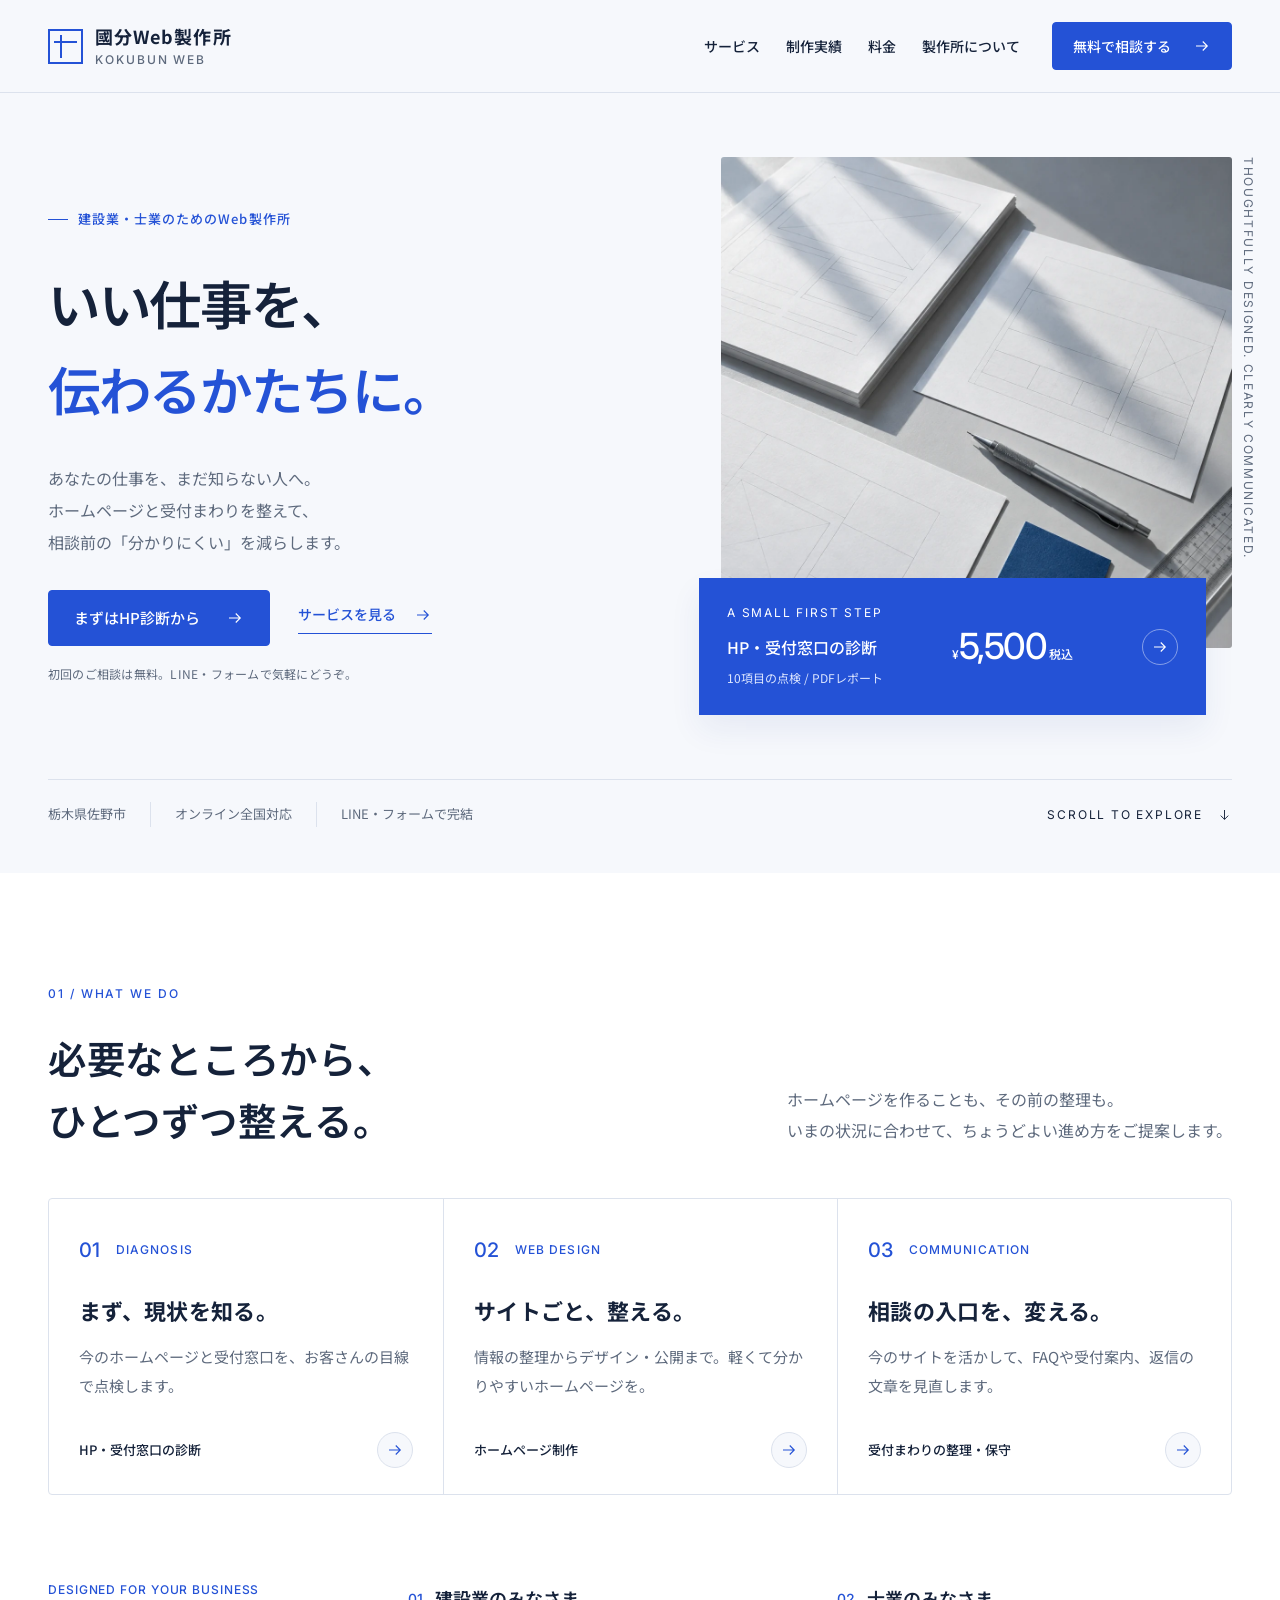
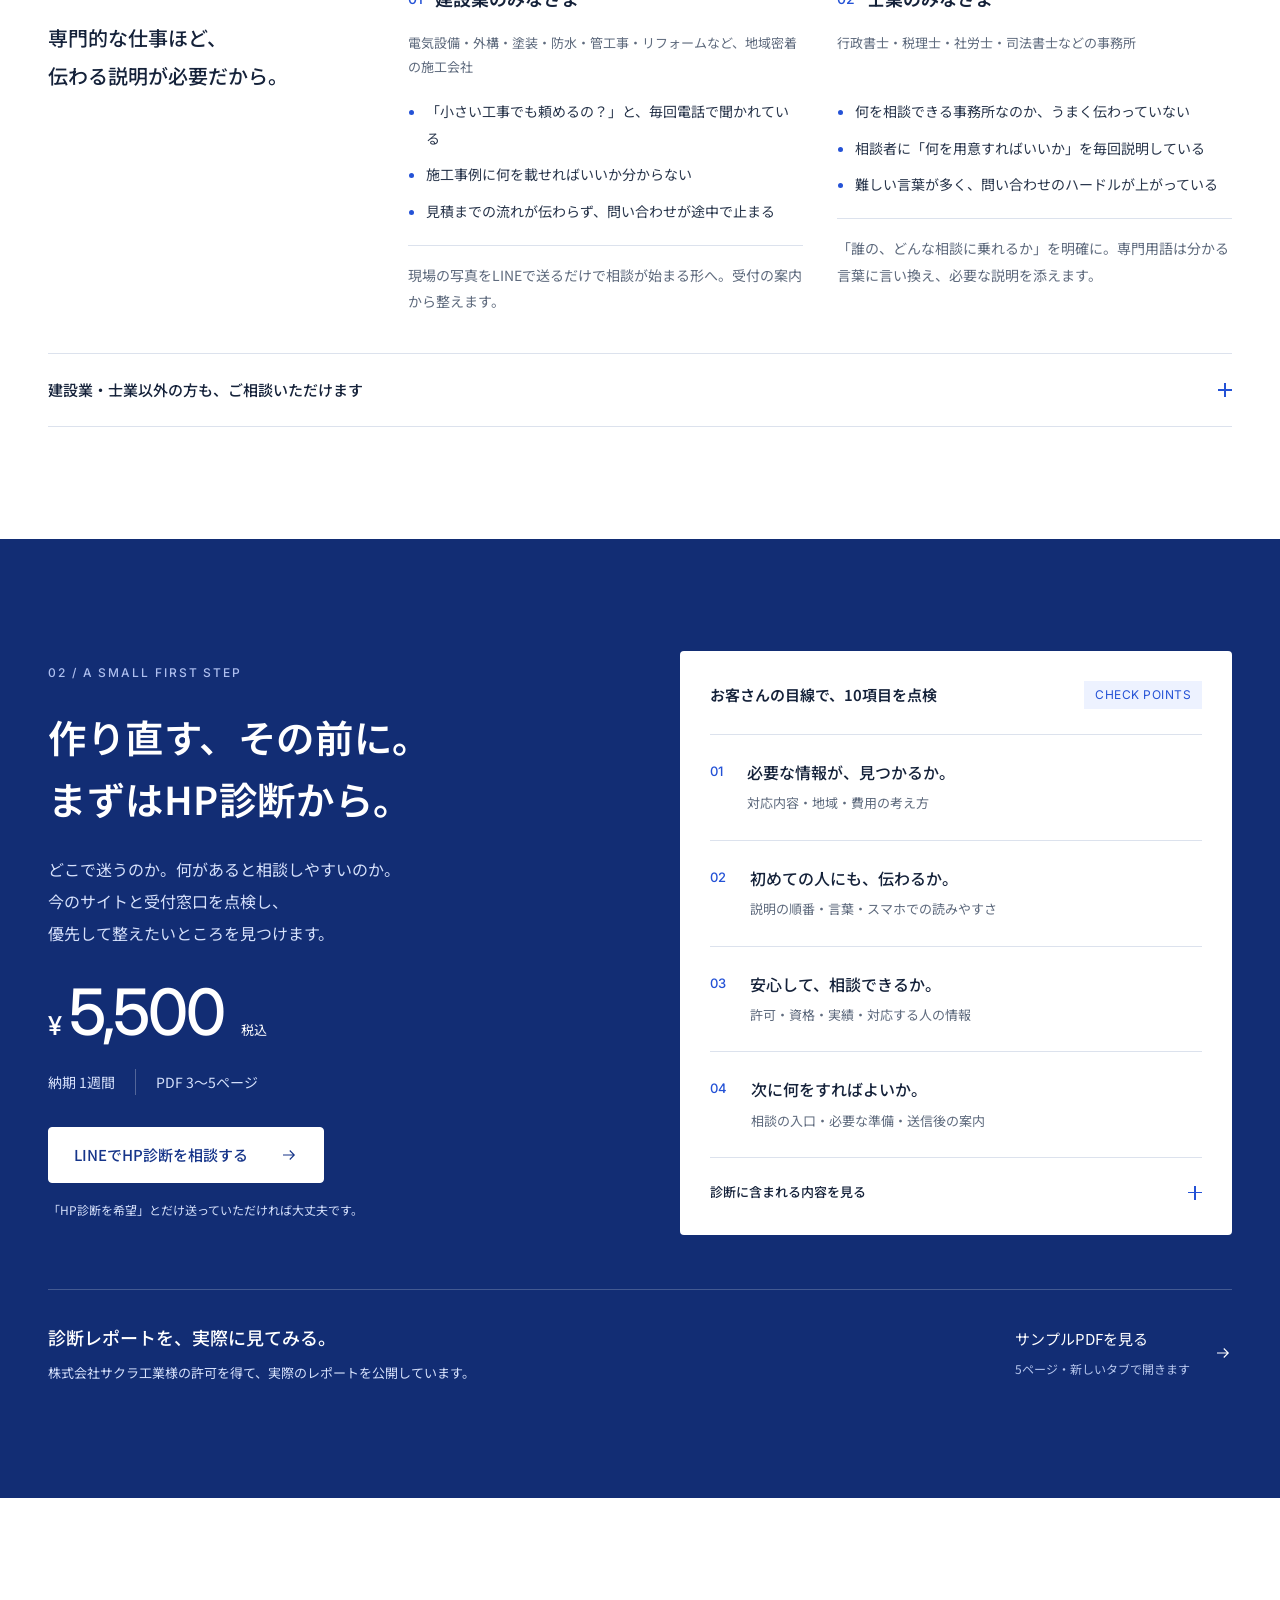
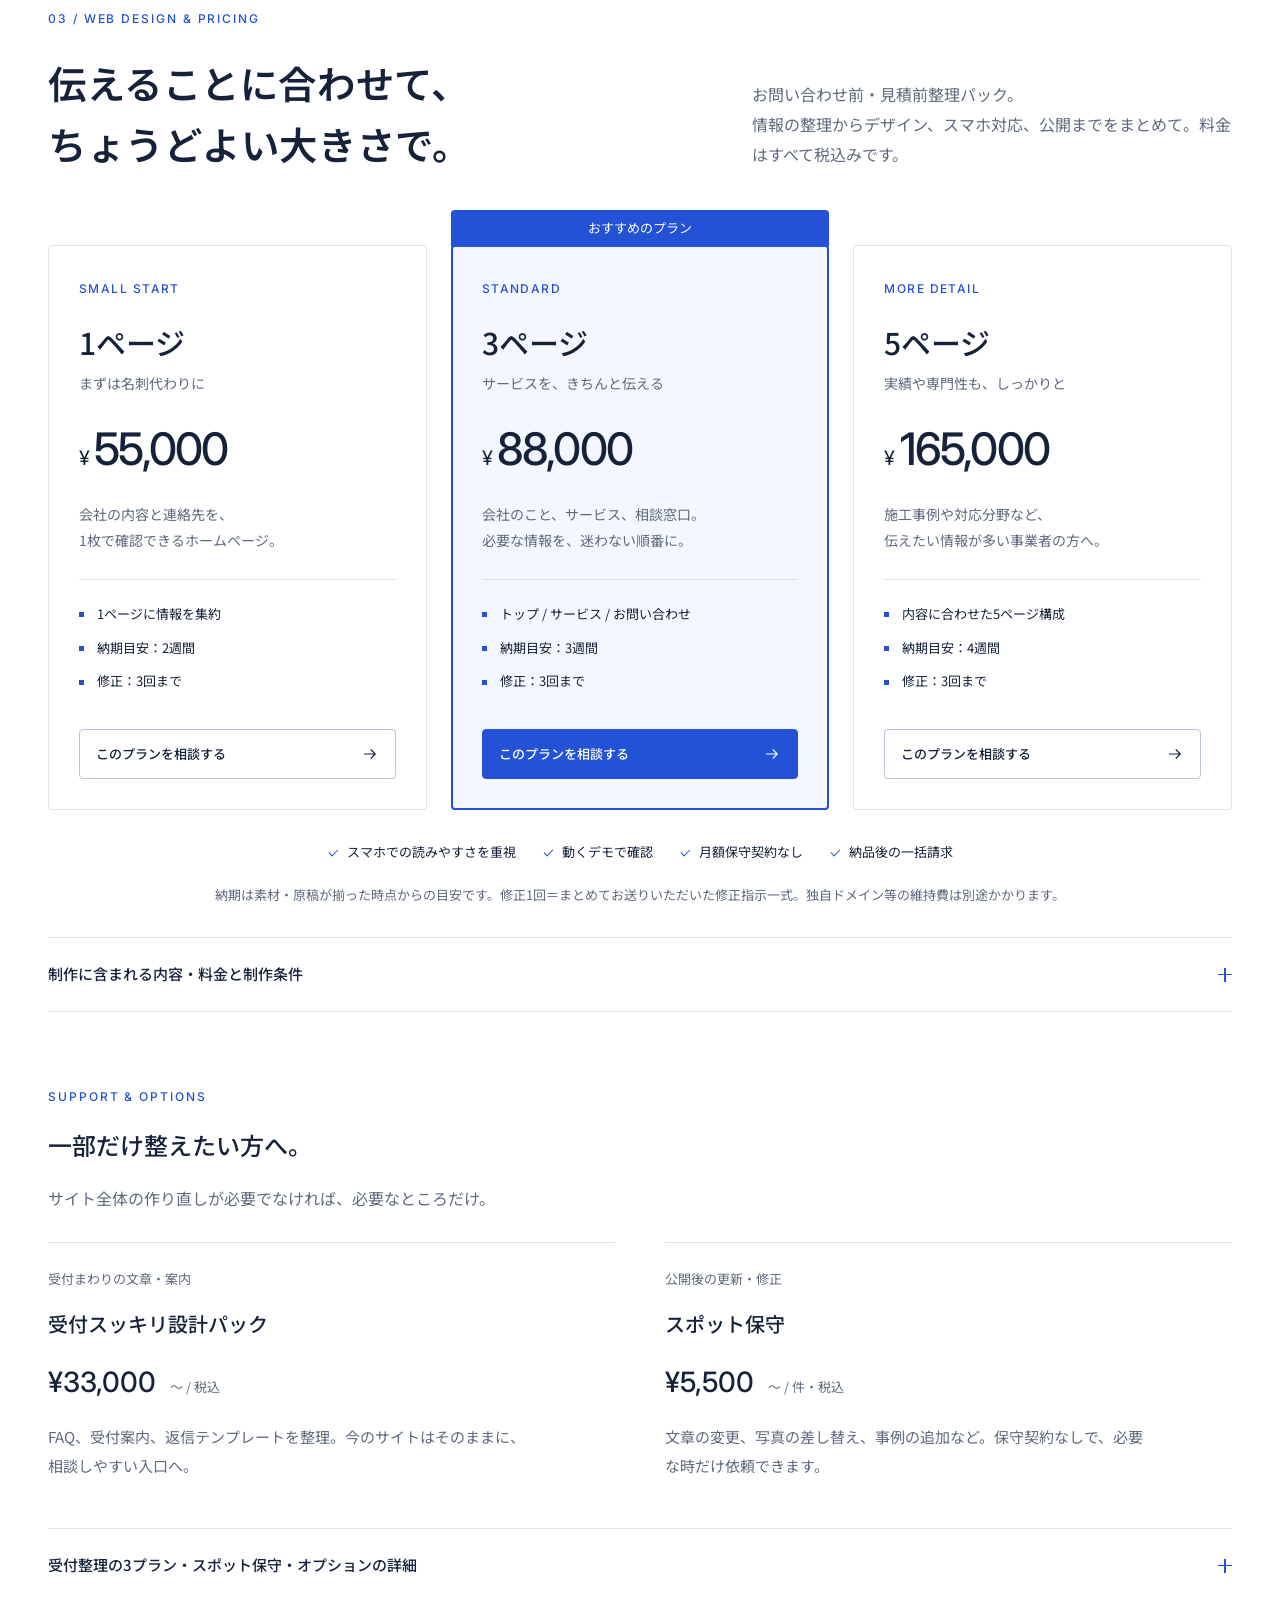
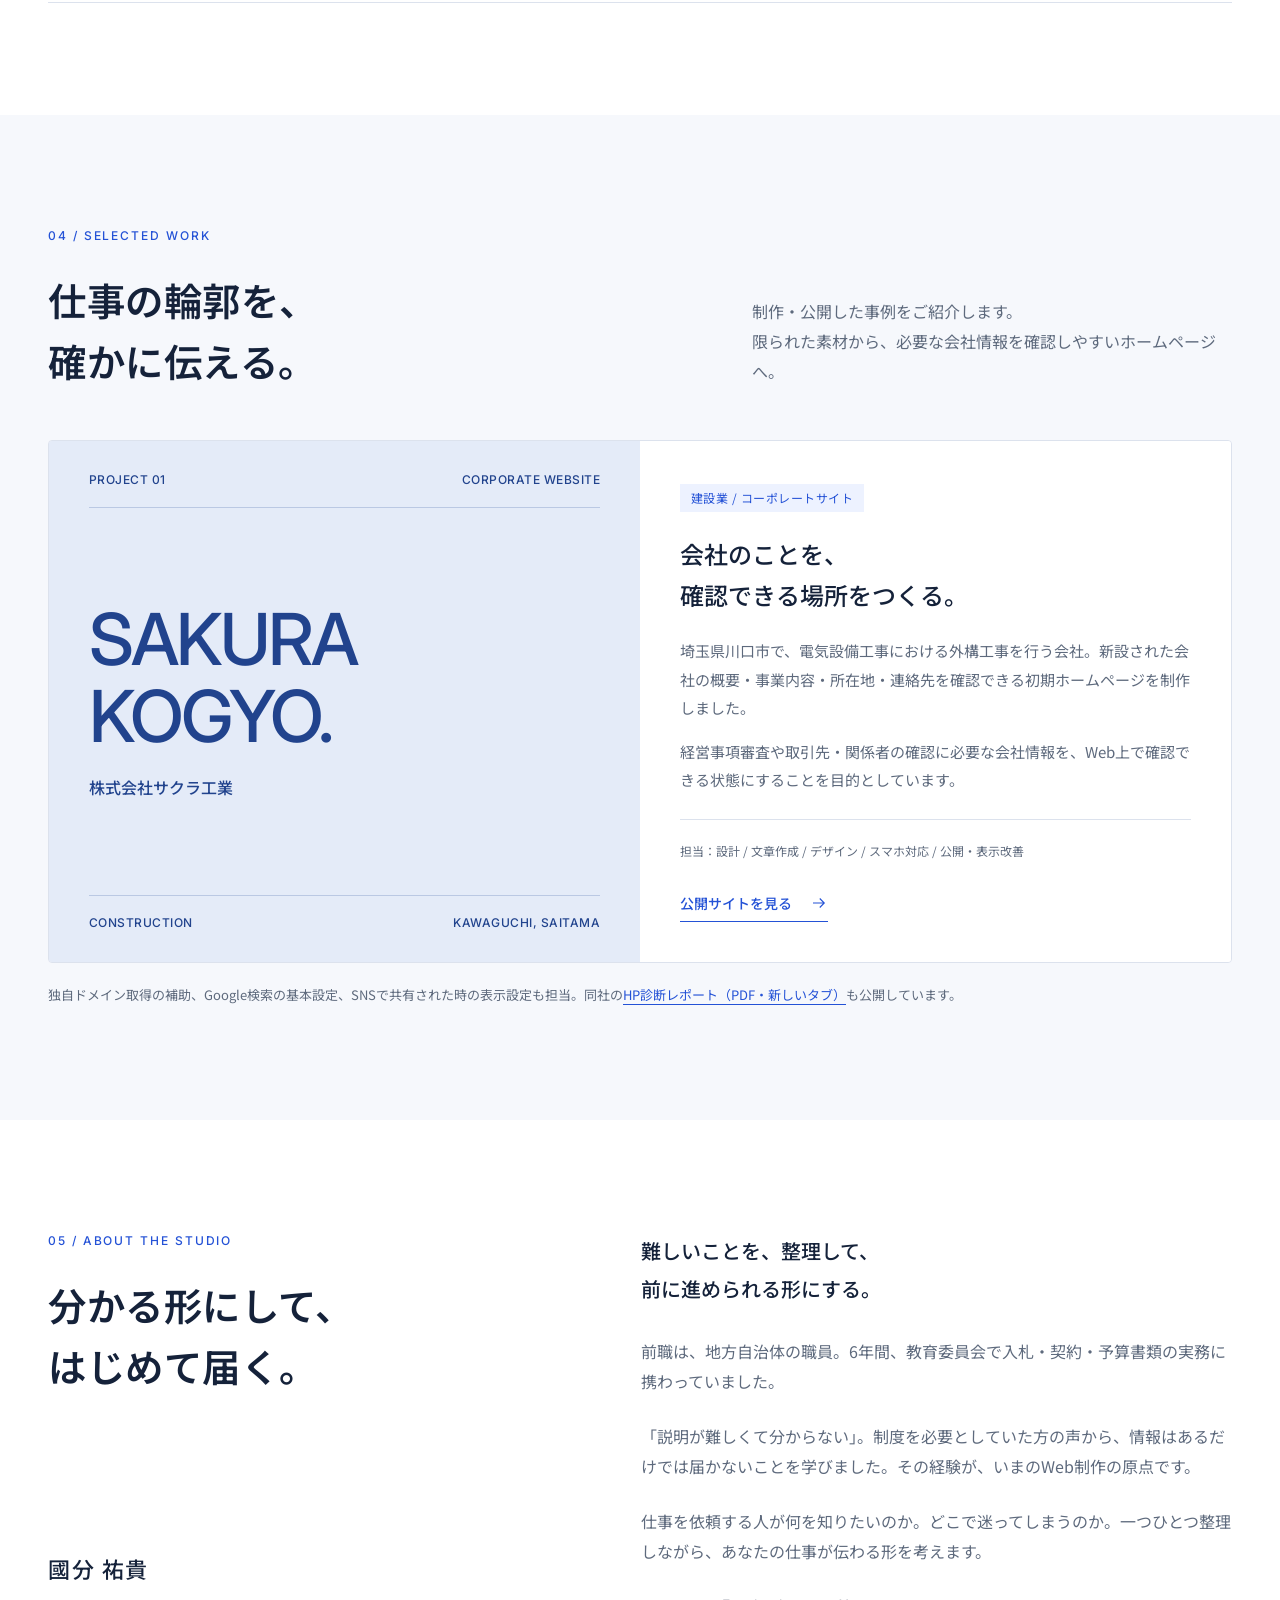
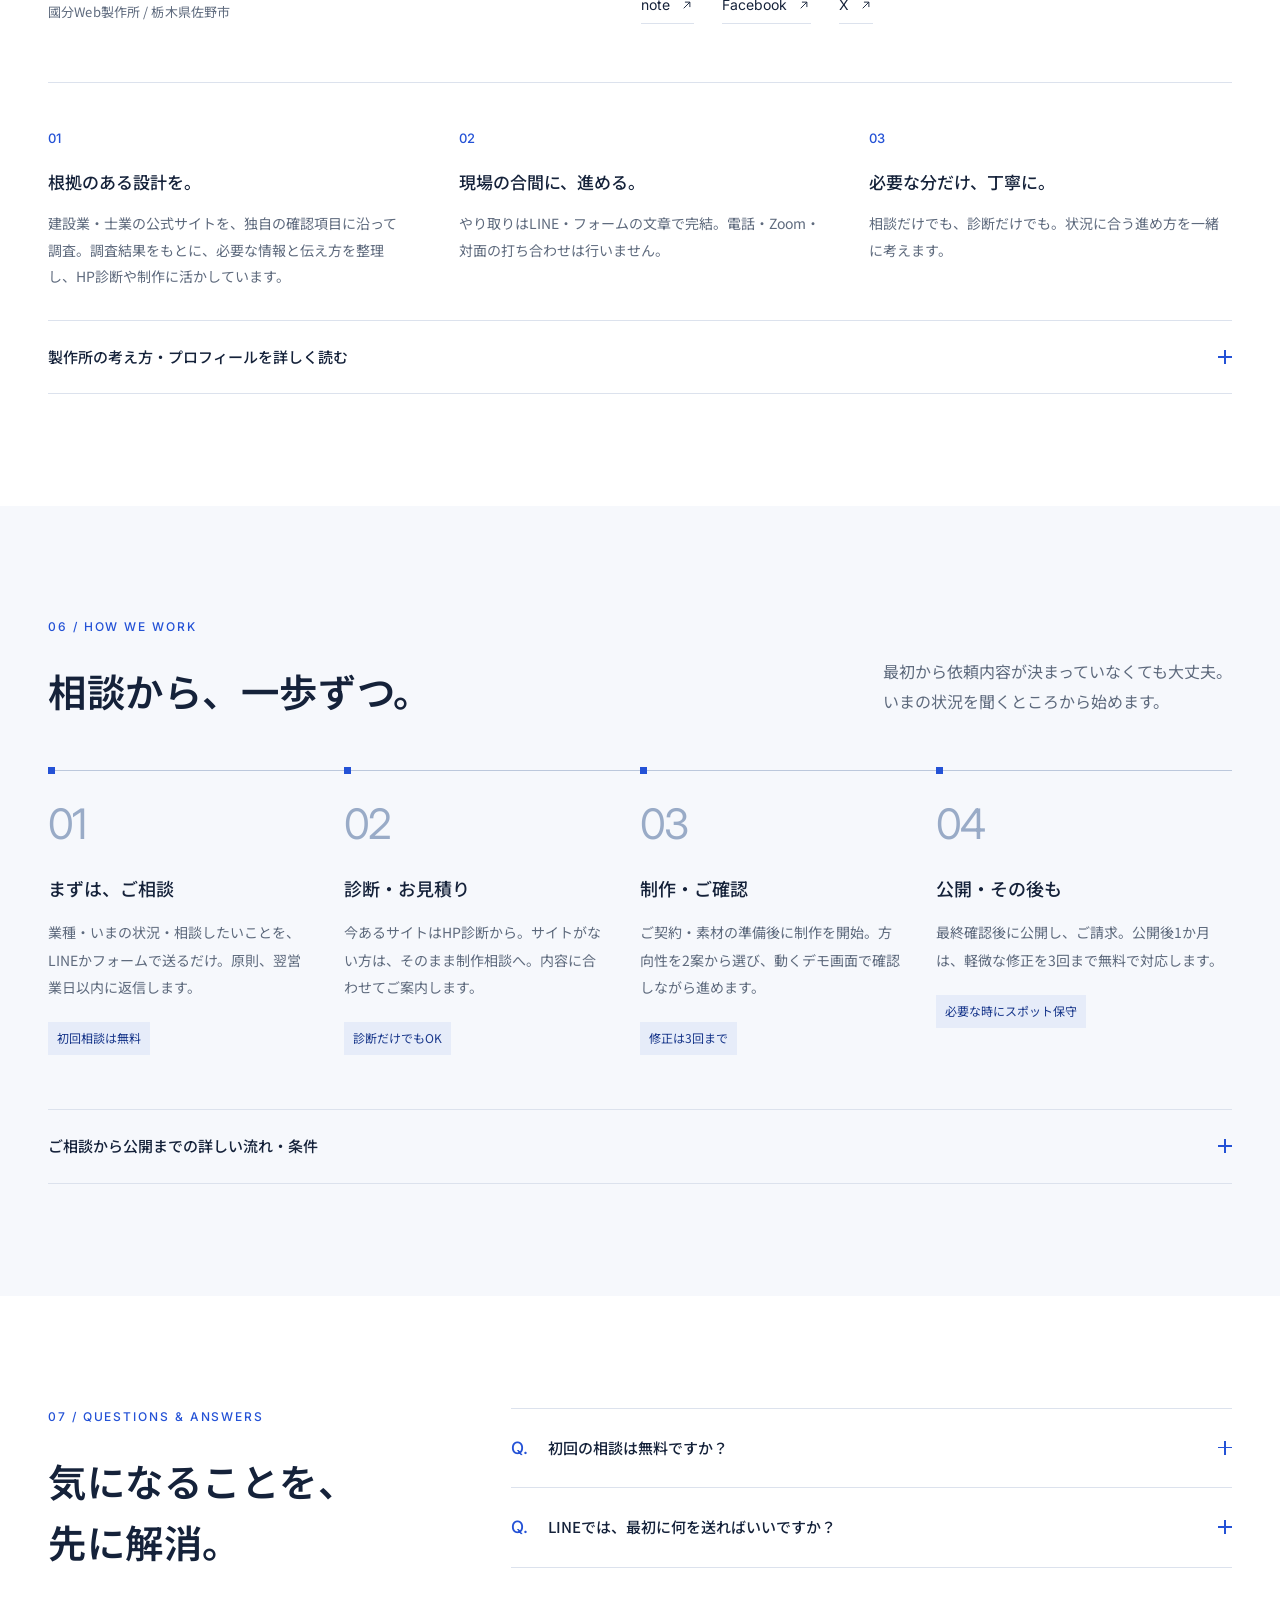
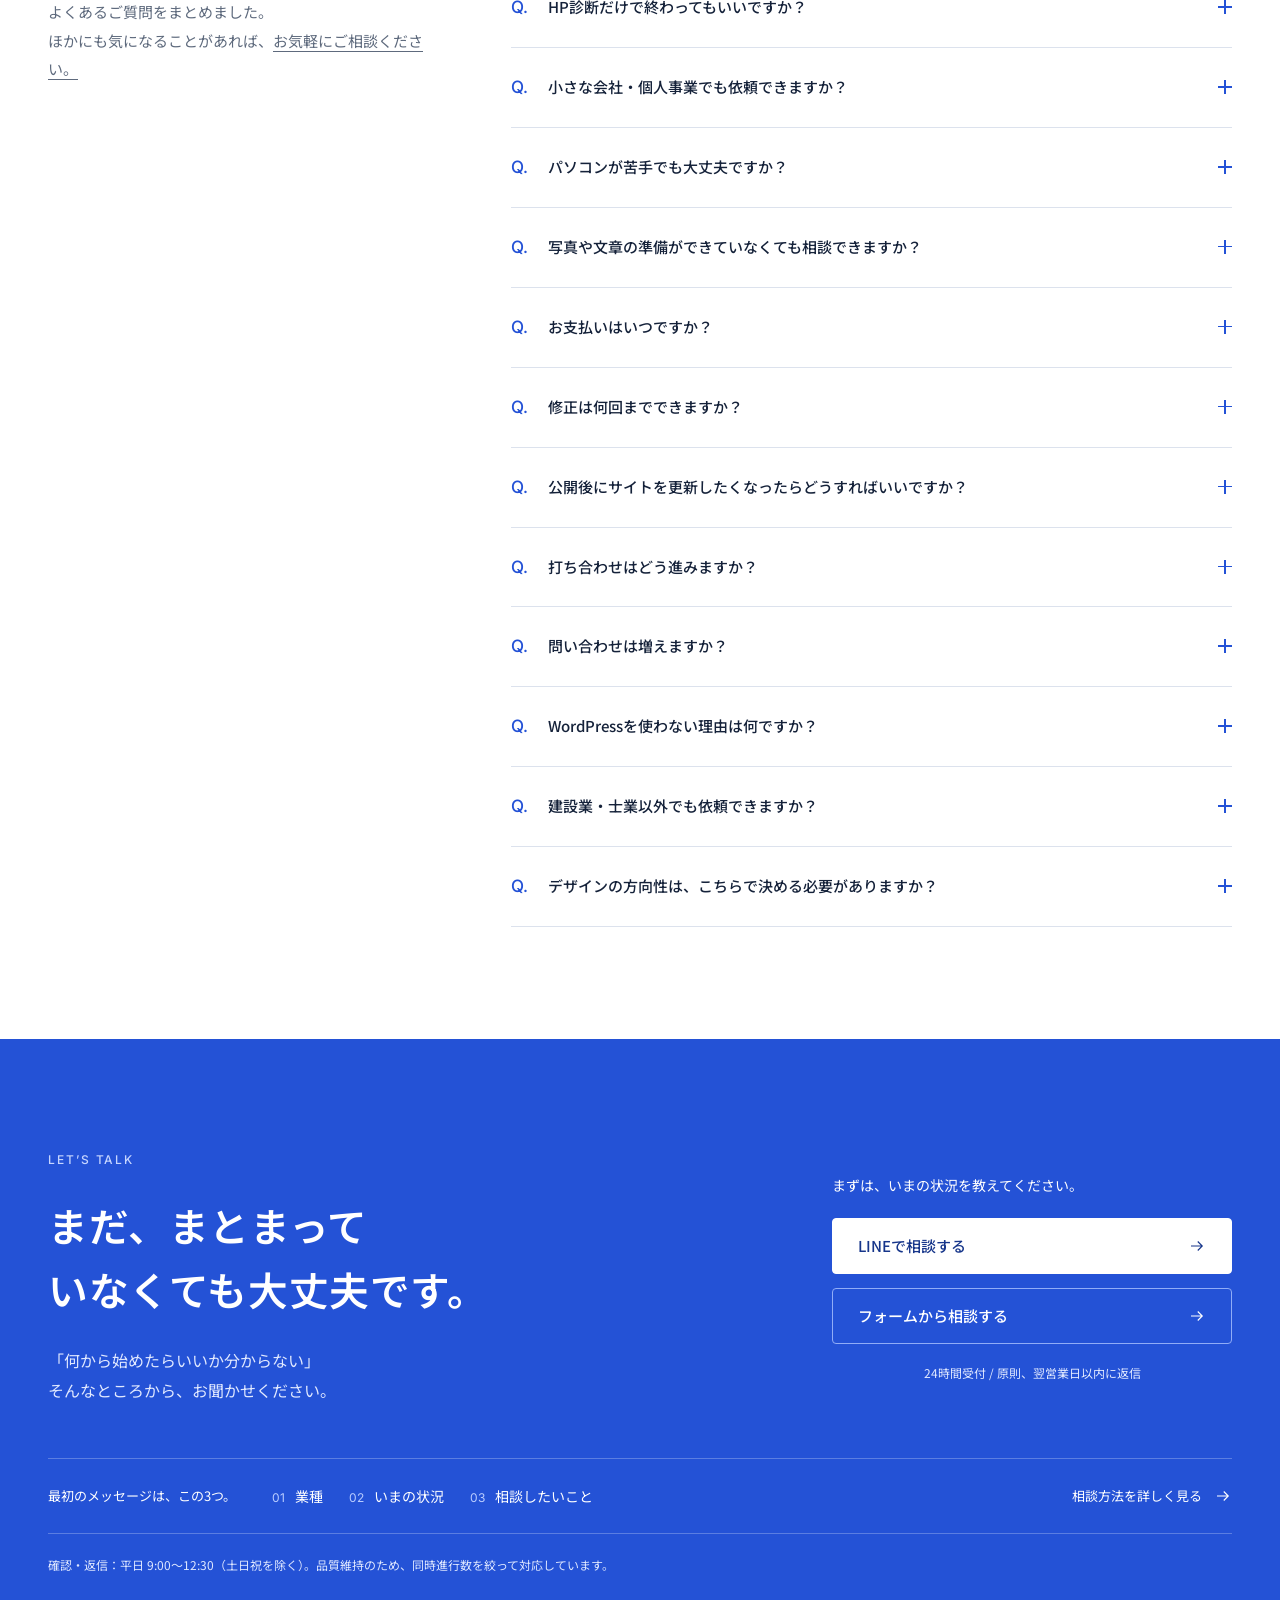
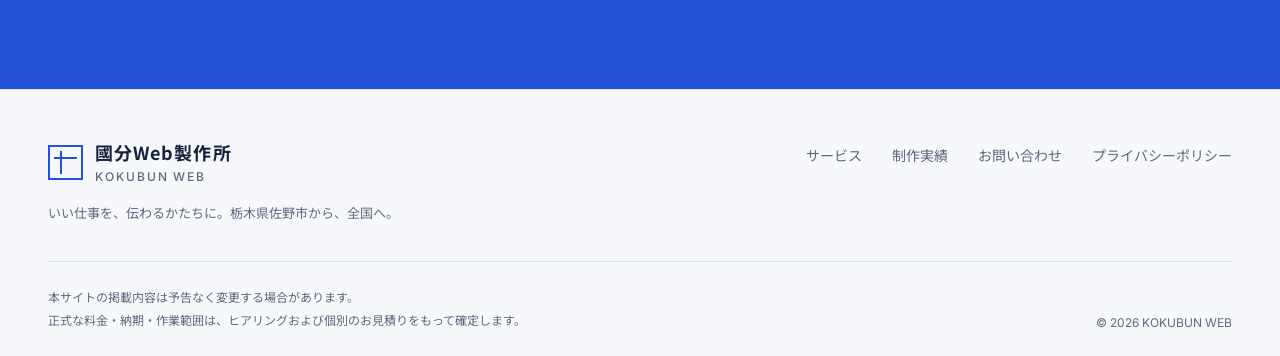
==== commit c0c4a356: "Clarify research-based copy and refresh favicon and social image" ====
--- a/index.html
+++ b/index.html
@@ -15,19 +15,19 @@
 <meta property="og:title" content="國分Web製作所｜建設業・士業のHP制作・HP診断（栃木県佐野市）">
 <meta property="og:description" content="地方の建設業・士業向けに、問い合わせ前の分かりにくさを減らす軽いホームページと受付導線を設計します。入口は5,500円のHP診断。LINE・フォームでご相談いただけます。">
 <meta property="og:url" content="https://aile175.github.io/kokubun-web-site/">
-<meta property="og:image" content="https://aile175.github.io/kokubun-web-site/assets/img/ogp-kokubun-web-v1.webp">
-<meta property="og:image:secure_url" content="https://aile175.github.io/kokubun-web-site/assets/img/ogp-kokubun-web-v1.webp">
-<meta property="og:image:type" content="image/webp">
+<meta property="og:image" content="https://aile175.github.io/kokubun-web-site/assets/img/ogp-kokubun-web-v2.png">
+<meta property="og:image:secure_url" content="https://aile175.github.io/kokubun-web-site/assets/img/ogp-kokubun-web-v2.png">
+<meta property="og:image:type" content="image/png">
 <meta property="og:image:width" content="1200">
 <meta property="og:image:height" content="630">
-<meta property="og:image:alt" content="國分Web製作所｜問い合わせ前を、整えます。建設業・士業のためのWeb導線整理">
+<meta property="og:image:alt" content="國分Web製作所｜いい仕事を、伝わるかたちに。建設業・士業のホームページ制作・HP診断">
 <meta name="note:card" content="summary_large_image">
 <meta name="twitter:card" content="summary_large_image">
 <meta name="twitter:title" content="國分Web製作所｜建設業・士業のHP制作・HP診断（栃木県佐野市）">
 <meta name="twitter:description" content="建設業・士業向けに、問い合わせ前の分かりにくさを減らすサイトとWeb導線を設計します。入口は5,500円のHP診断。">
 <meta name="twitter:site" content="@aile175icl47249">
-<meta name="twitter:image" content="https://aile175.github.io/kokubun-web-site/assets/img/ogp-kokubun-web-v1.webp">
-<meta name="twitter:image:alt" content="國分Web製作所｜問い合わせ前を、整えます。建設業・士業のためのWeb導線整理">
+<meta name="twitter:image" content="https://aile175.github.io/kokubun-web-site/assets/img/ogp-kokubun-web-v2.png">
+<meta name="twitter:image:alt" content="國分Web製作所｜いい仕事を、伝わるかたちに。建設業・士業のホームページ制作・HP診断">
 <script type="application/ld+json">
 {
   "@context": "https://schema.org",
@@ -75,11 +75,11 @@
   "url": "https://aile175.github.io/kokubun-web-site/"
 }
 </script>
-<link rel="icon" type="image/png" href="favicon-96x96.png" sizes="96x96">
-<link rel="icon" type="image/svg+xml" href="favicon.svg">
-<link rel="shortcut icon" href="favicon.ico">
-<link rel="apple-touch-icon" sizes="180x180" href="apple-touch-icon.png">
-<link rel="manifest" href="site.webmanifest">
+<link rel="icon" type="image/png" href="favicon-96x96.png?v=20260925.1" sizes="96x96">
+<link rel="icon" type="image/svg+xml" href="favicon.svg?v=20260925.1">
+<link rel="shortcut icon" href="favicon.ico?v=20260925.1">
+<link rel="apple-touch-icon" sizes="180x180" href="apple-touch-icon.png?v=20260925.1">
+<link rel="manifest" href="site.webmanifest?v=20260925.1">
 <link rel="preconnect" href="https://fonts.googleapis.com">
 <link rel="preconnect" href="https://fonts.gstatic.com" crossorigin>
 <link href="https://fonts.googleapis.com/css2?family=Noto+Sans+JP:wght@400;500;600;700&family=Inter:wght@400;500;600;700&display=swap" rel="stylesheet">
@@ -351,7 +351,7 @@
 </section>
 <section class="section about-section" id="about" aria-labelledby="about-title">
   <div class="wrap"><div class="about-grid"><div class="about-heading"><p class="section-kicker">05 / ABOUT THE STUDIO</p><h2 class="section-title" id="about-title">分かる形にして、<br>はじめて届く。</h2><p class="about-signature">國分 祐貴<span>國分Web製作所 / 栃木県佐野市</span></p></div><div class="about-copy"><p class="about-lead">難しいことを、整理して、<br>前に進められる形にする。</p><p>前職は、地方自治体の職員。6年間、教育委員会で入札・契約・予算書類の実務に携わっていました。</p><p>「説明が難しくて分からない」。制度を必要としていた方の声から、情報はあるだけでは届かないことを学びました。その経験が、いまのWeb制作の原点です。</p><p>仕事を依頼する人が何を知りたいのか。どこで迷ってしまうのか。一つひとつ整理しながら、あなたの仕事が伝わる形を考えます。</p><div class="about-social"><a href="https://note.com/kokubun_web1210" target="_blank" rel="noopener noreferrer">note <svg class="arrow" viewBox="0 0 24 24" fill="none" stroke="currentColor" stroke-width="1.5" aria-hidden="true"><path d="M4 12h15M13 6l6 6-6 6"/></svg></a><a href="https://www.facebook.com/yuki.kokubun.16/?locale=ja_JP" target="_blank" rel="noopener noreferrer">Facebook <svg class="arrow" viewBox="0 0 24 24" fill="none" stroke="currentColor" stroke-width="1.5" aria-hidden="true"><path d="M4 12h15M13 6l6 6-6 6"/></svg></a><a href="https://x.com/aile175icl47249" target="_blank" rel="noopener noreferrer">X <svg class="arrow" viewBox="0 0 24 24" fill="none" stroke="currentColor" stroke-width="1.5" aria-hidden="true"><path d="M4 12h15M13 6l6 6-6 6"/></svg></a></div></div></div>
-    <div class="principles"><div><span>01</span><h3>根拠のある設計を。</h3><p>建設業22社・士業24事務所を独自の確認項目で調査。診断と制作の判断材料にしています。</p></div><div><span>02</span><h3>現場の合間に、進める。</h3><p>やり取りはLINE・フォームの文章で完結。電話・Zoom・対面の打ち合わせは行いません。</p></div><div><span>03</span><h3>必要な分だけ、丁寧に。</h3><p>相談だけでも、診断だけでも。状況に合う進め方を一緒に考えます。</p></div></div>
+    <div class="principles"><div><span>01</span><h3>根拠のある設計を。</h3><p>建設業・士業の公式サイトを、独自の確認項目に沿って調査。調査結果をもとに、必要な情報と伝え方を整理し、HP診断や制作に活かしています。</p></div><div><span>02</span><h3>現場の合間に、進める。</h3><p>やり取りはLINE・フォームの文章で完結。電話・Zoom・対面の打ち合わせは行いません。</p></div><div><span>03</span><h3>必要な分だけ、丁寧に。</h3><p>相談だけでも、診断だけでも。状況に合う進め方を一緒に考えます。</p></div></div>
     <details class="disclosure" ><summary>製作所の考え方・プロフィールを詳しく読む<span class="plus" aria-hidden="true"></span></summary><div class="disclosure-body"><div class="profile-body">
         <p>
           地方自治体の職員だった頃、奨学資金を必要としていた家庭から「説明が難しくて分からない」「役場が怖い」という声を聞きました。制度があっても届かないことがある。この経験が、いまの仕事の原点の一つです。
@@ -379,7 +379,7 @@
           自治体退職後、IT分野へ移り、Web制作と生成AI活用を学びながら今の仕事につながりました。
         </p>
         <p>
-          建設業22社と士業24事務所の公式サイトを別々に、自社で決めた確認項目を使って調査しました。サイト上の情報がどこまで説明されているかを確認し、その結果と確認項目をHP診断やWeb制作の判断材料にしています。
+          建設業・士業の公式サイトを、独自に定めた確認項目に沿って調査しました。調べたのは、対応範囲や費用、相談の流れなど、依頼前に知りたい情報がどこまで説明されているかという点です。この調査結果をもとに、HP診断では説明が足りない箇所や改善点を整理し、Web制作では何を、どの順番で伝えるかを設計しています。
         </p>
         <p>
           調査・整理・文章の下書きには生成AIも活用しますが、最終確認と品質の判断は人が行います。
@@ -407,7 +407,7 @@
           <span class="reason-num">03</span>
           <h3 class="reason-title">調査結果を診断と制作に使っています</h3>
           <p class="reason-body">
-            建設業22社と士業24事務所の公式サイトを別々に、自社で決めた確認項目を使って調査しました。サイト上の情報がどこまで説明されているかを確認し、その結果と確認項目をHP診断やWeb制作の判断材料にしています。
+            建設業・士業の公式サイトを、独自に定めた確認項目に沿って調査しました。調べたのは、対応範囲や費用、相談の流れなど、依頼前に知りたい情報がどこまで説明されているかという点です。この調査結果をもとに、HP診断では説明が足りない箇所や改善点を整理し、Web制作では何を、どの順番で伝えるかを設計しています。
           </p>
         </li>
         <li class="reason">
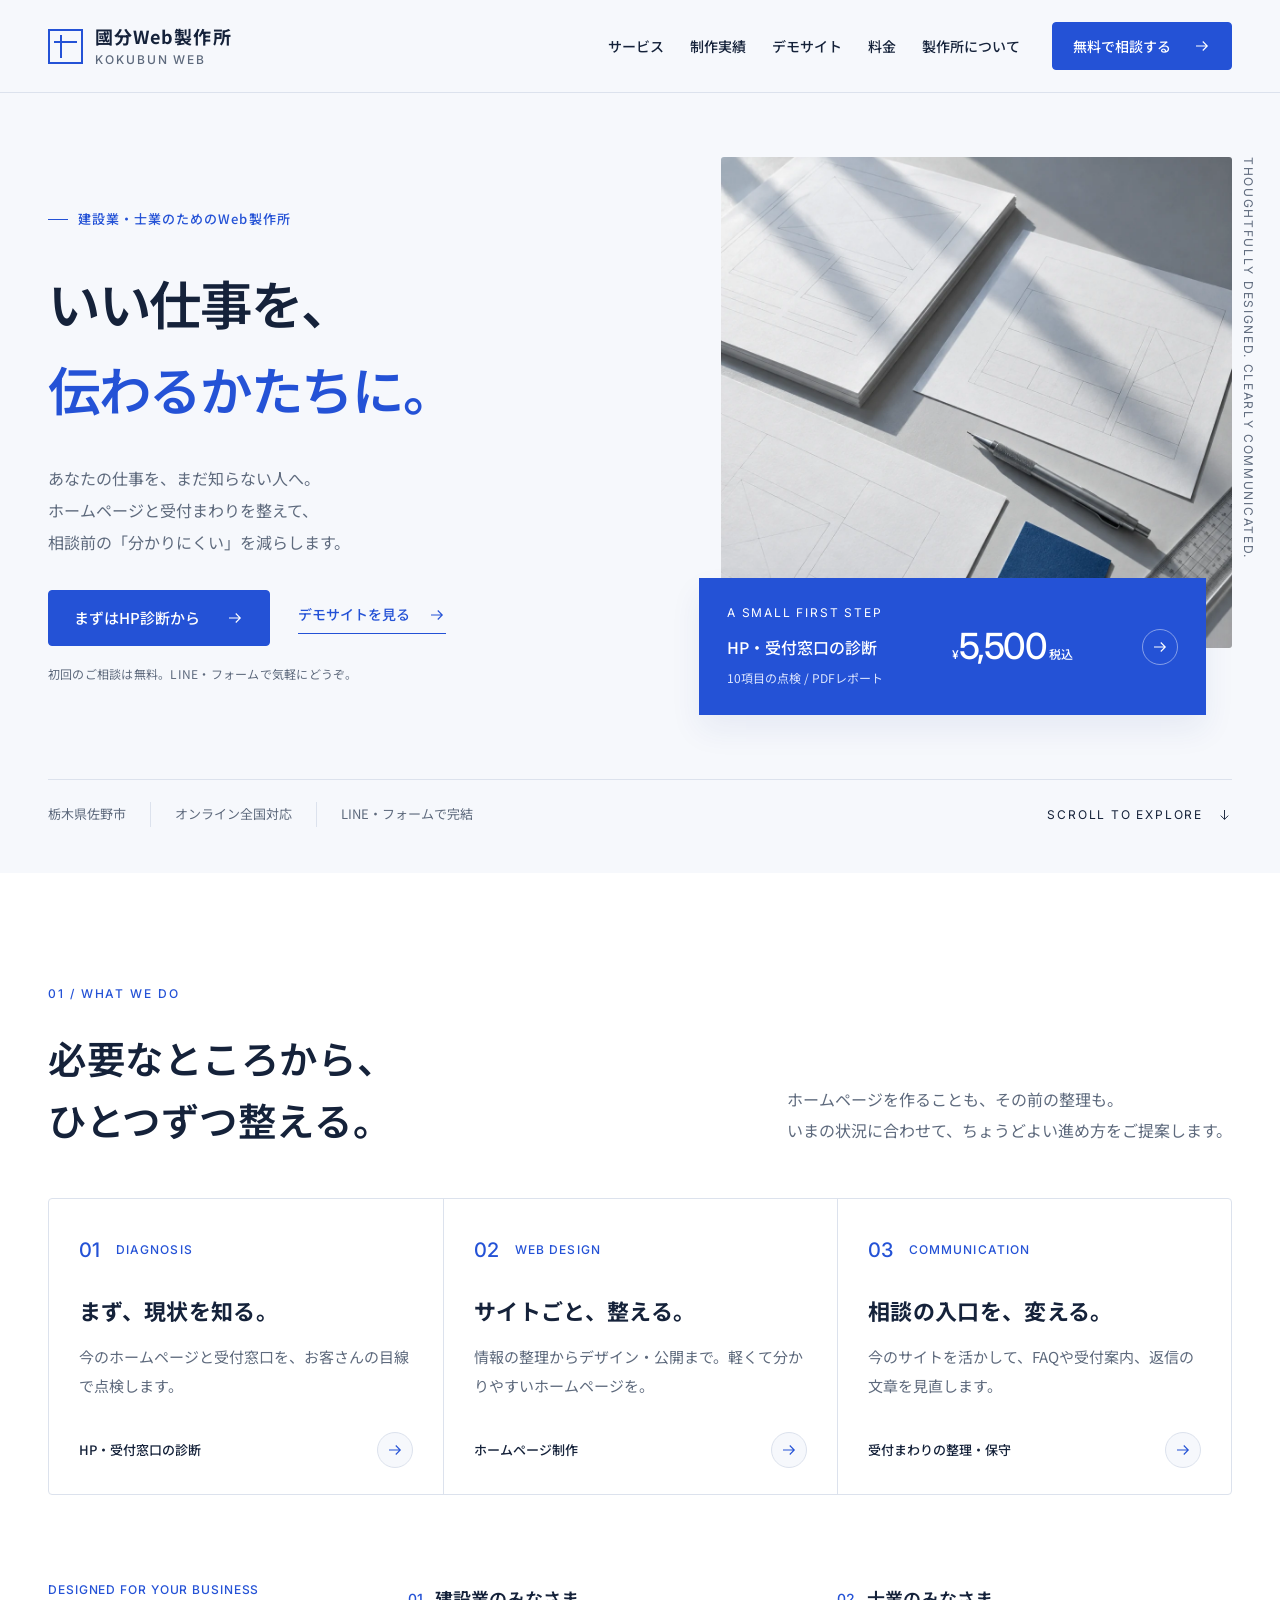
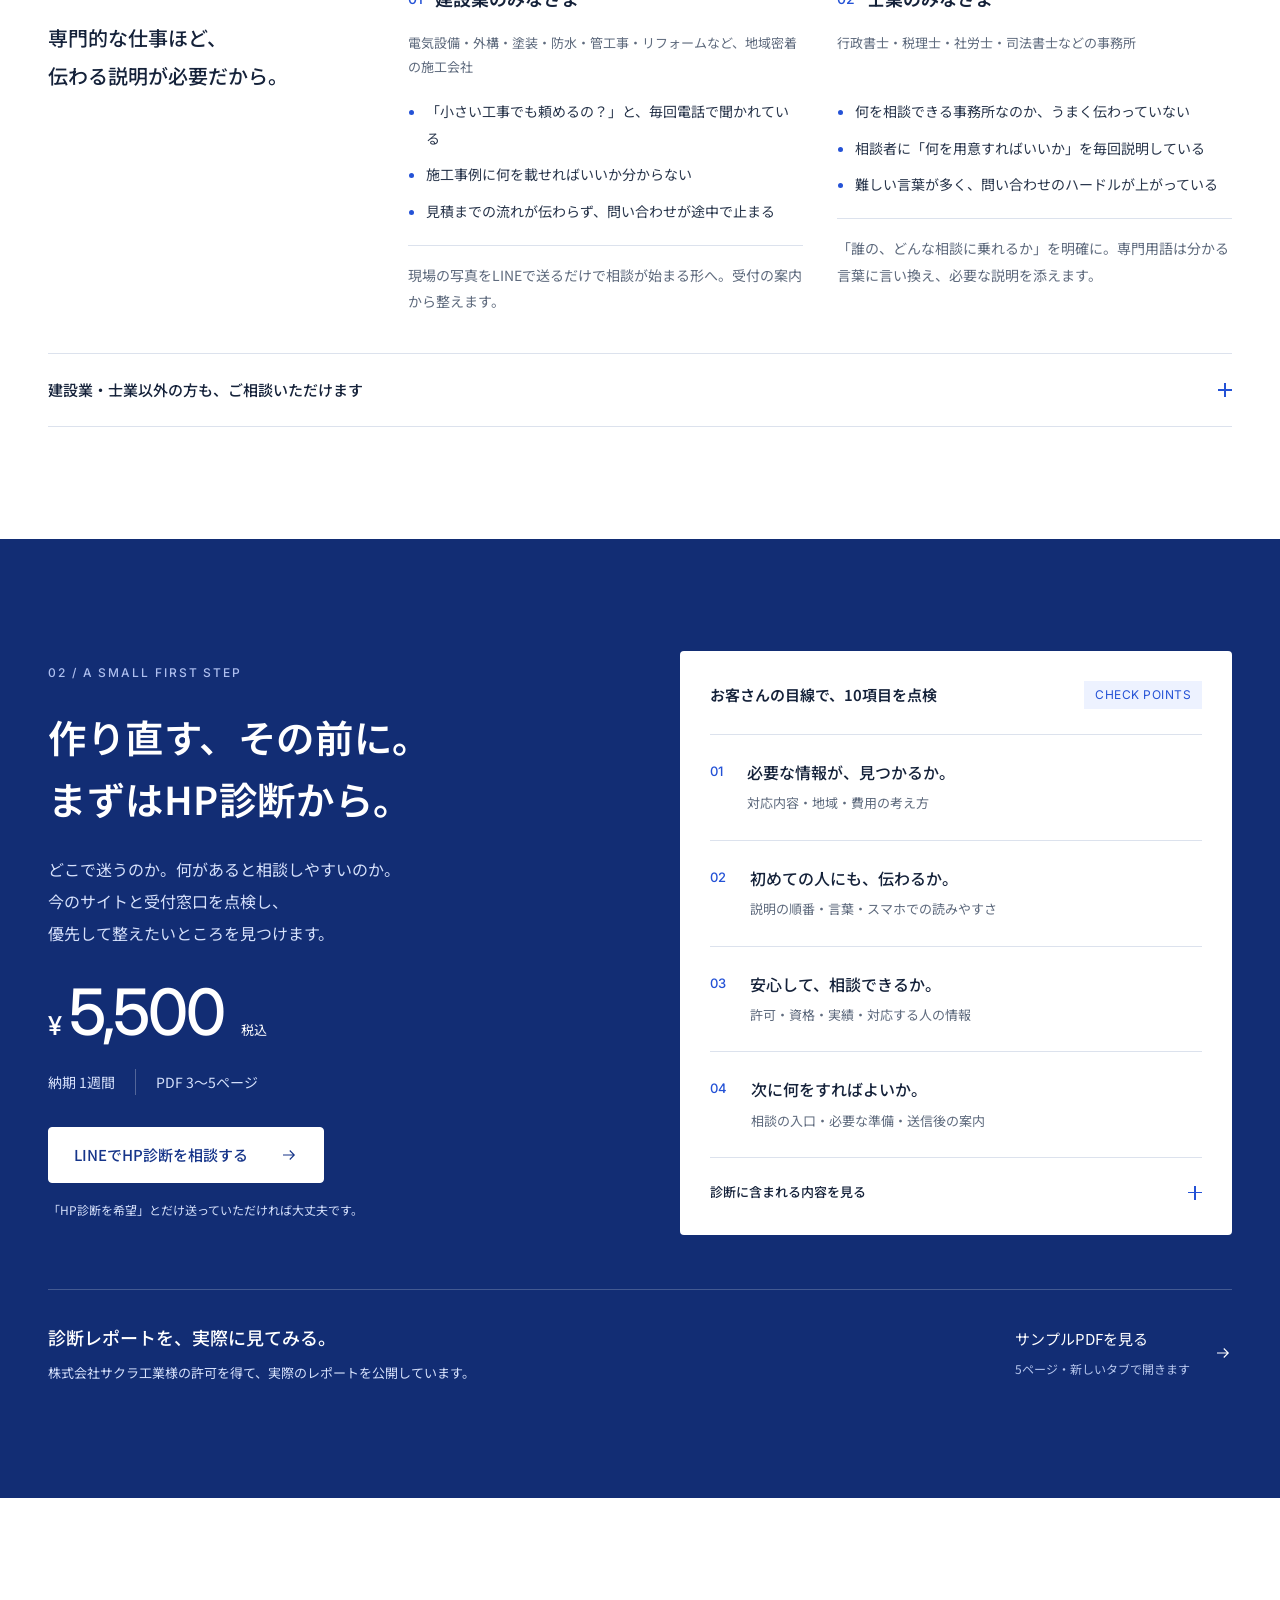
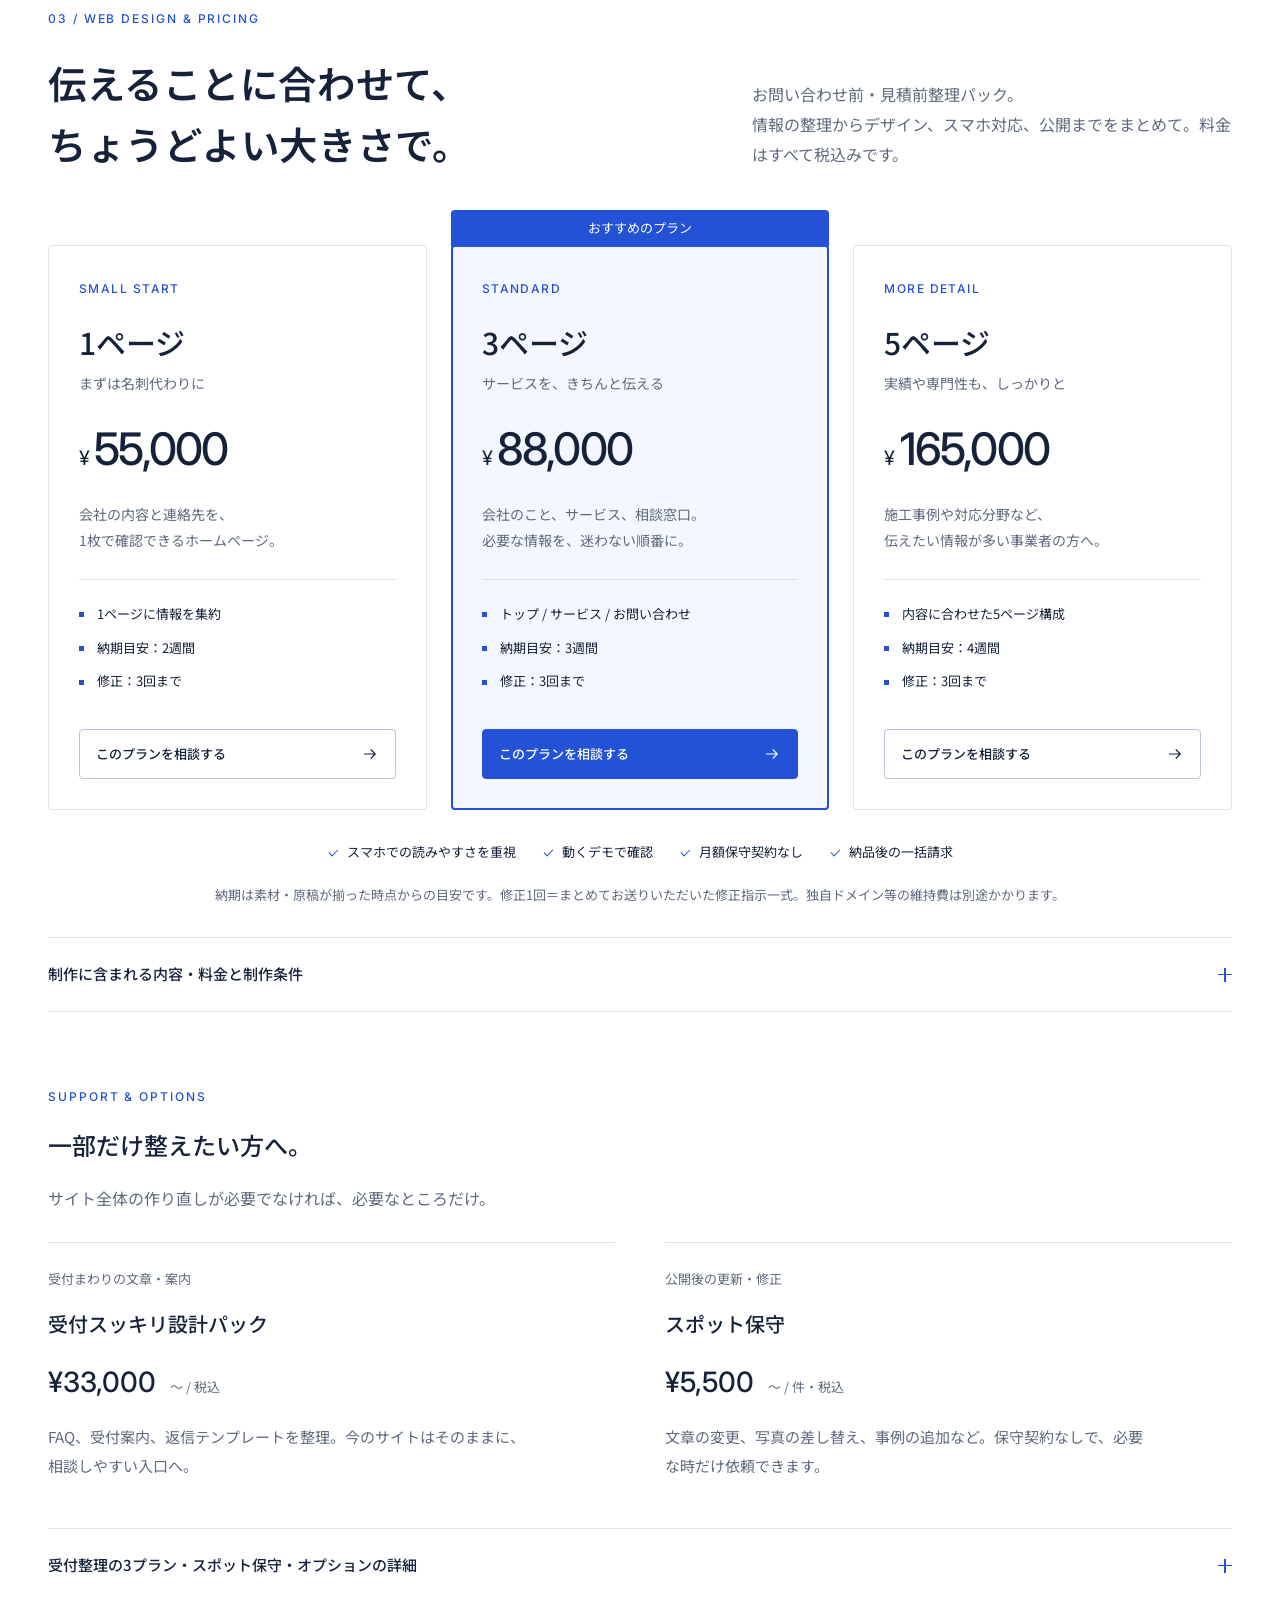
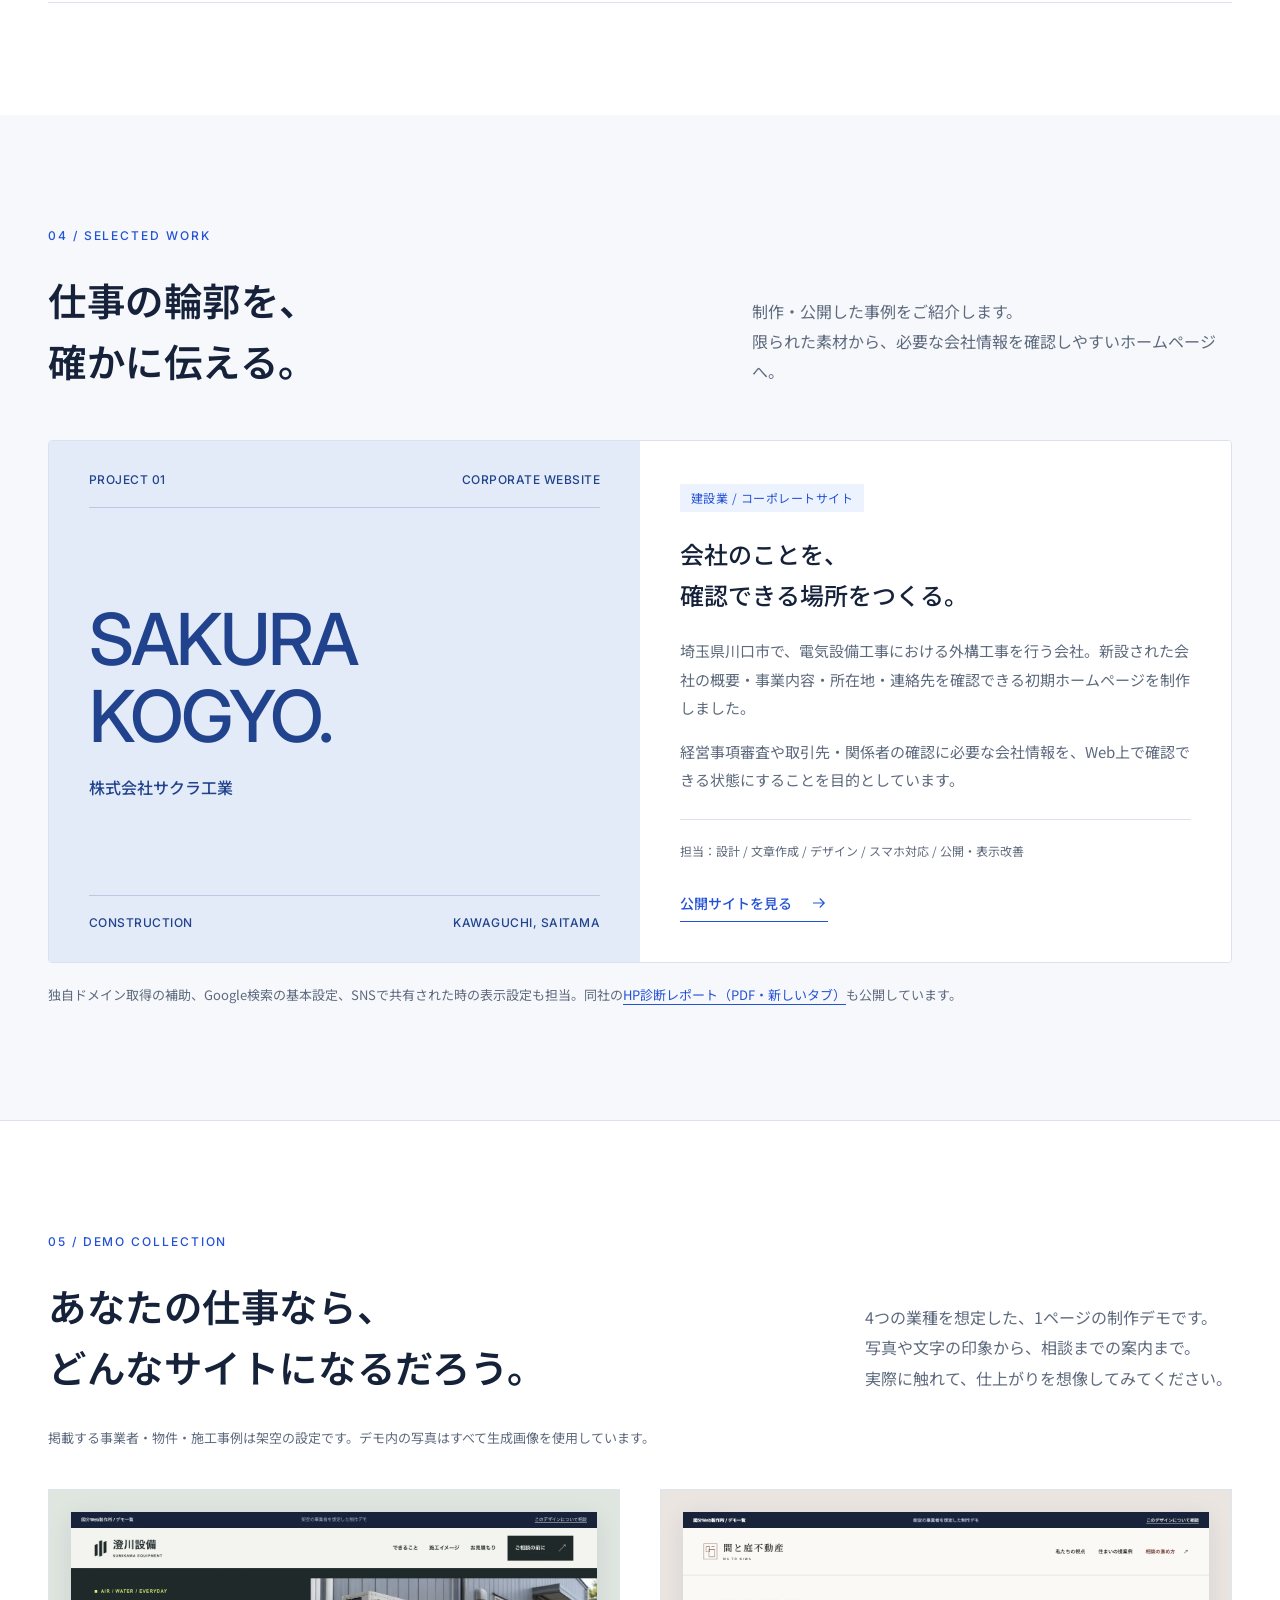
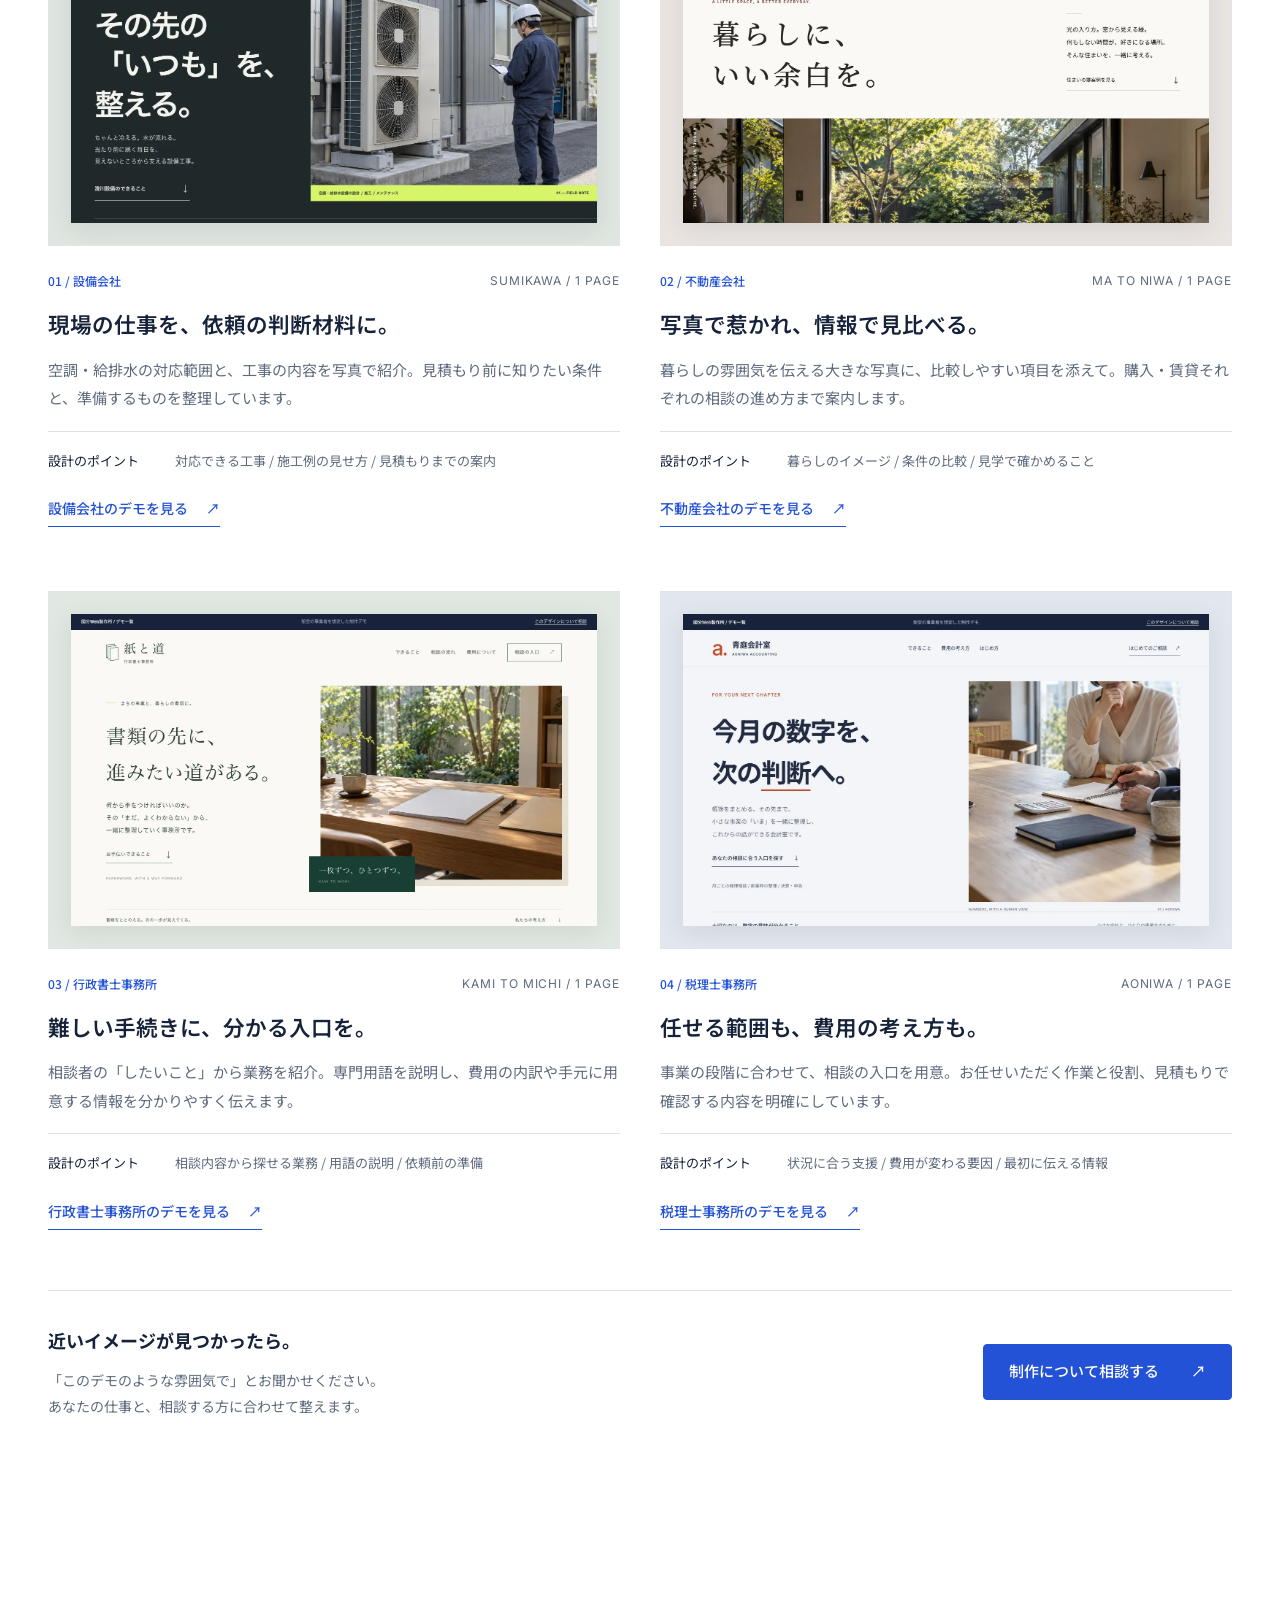
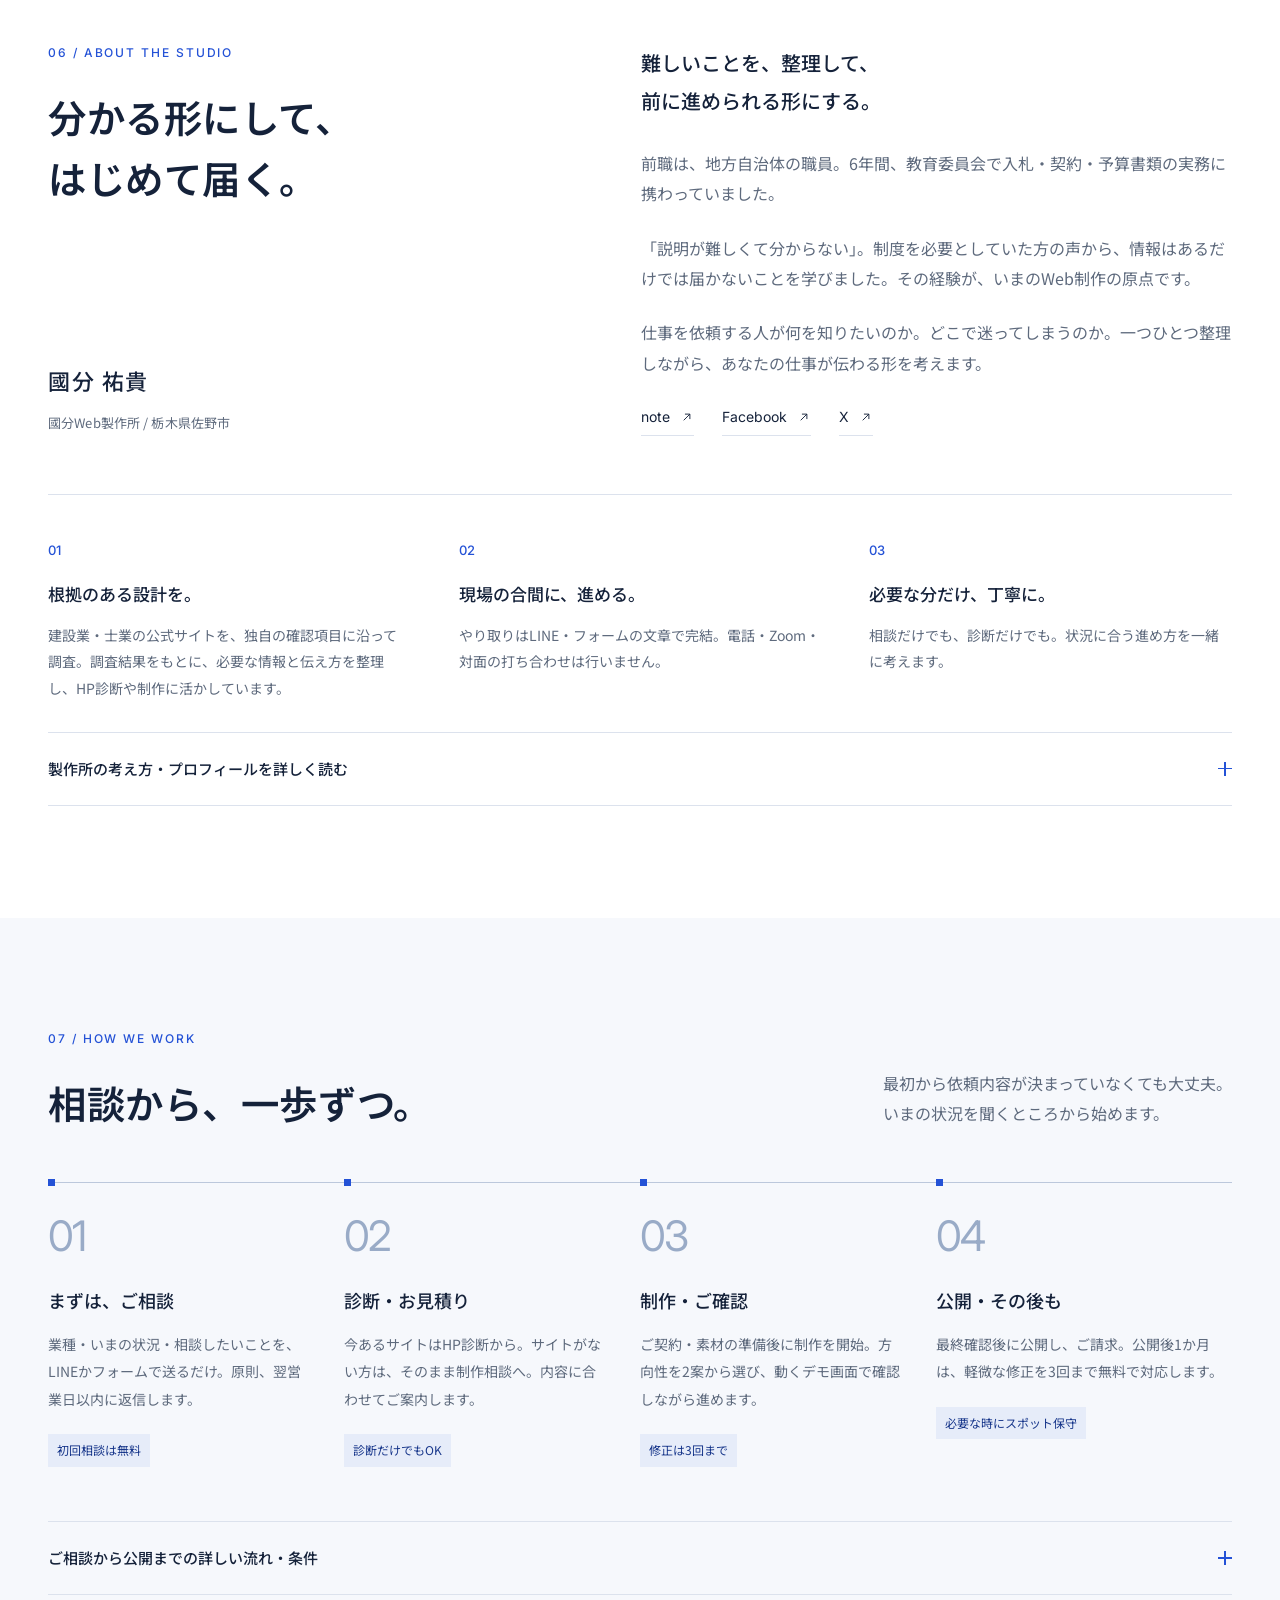
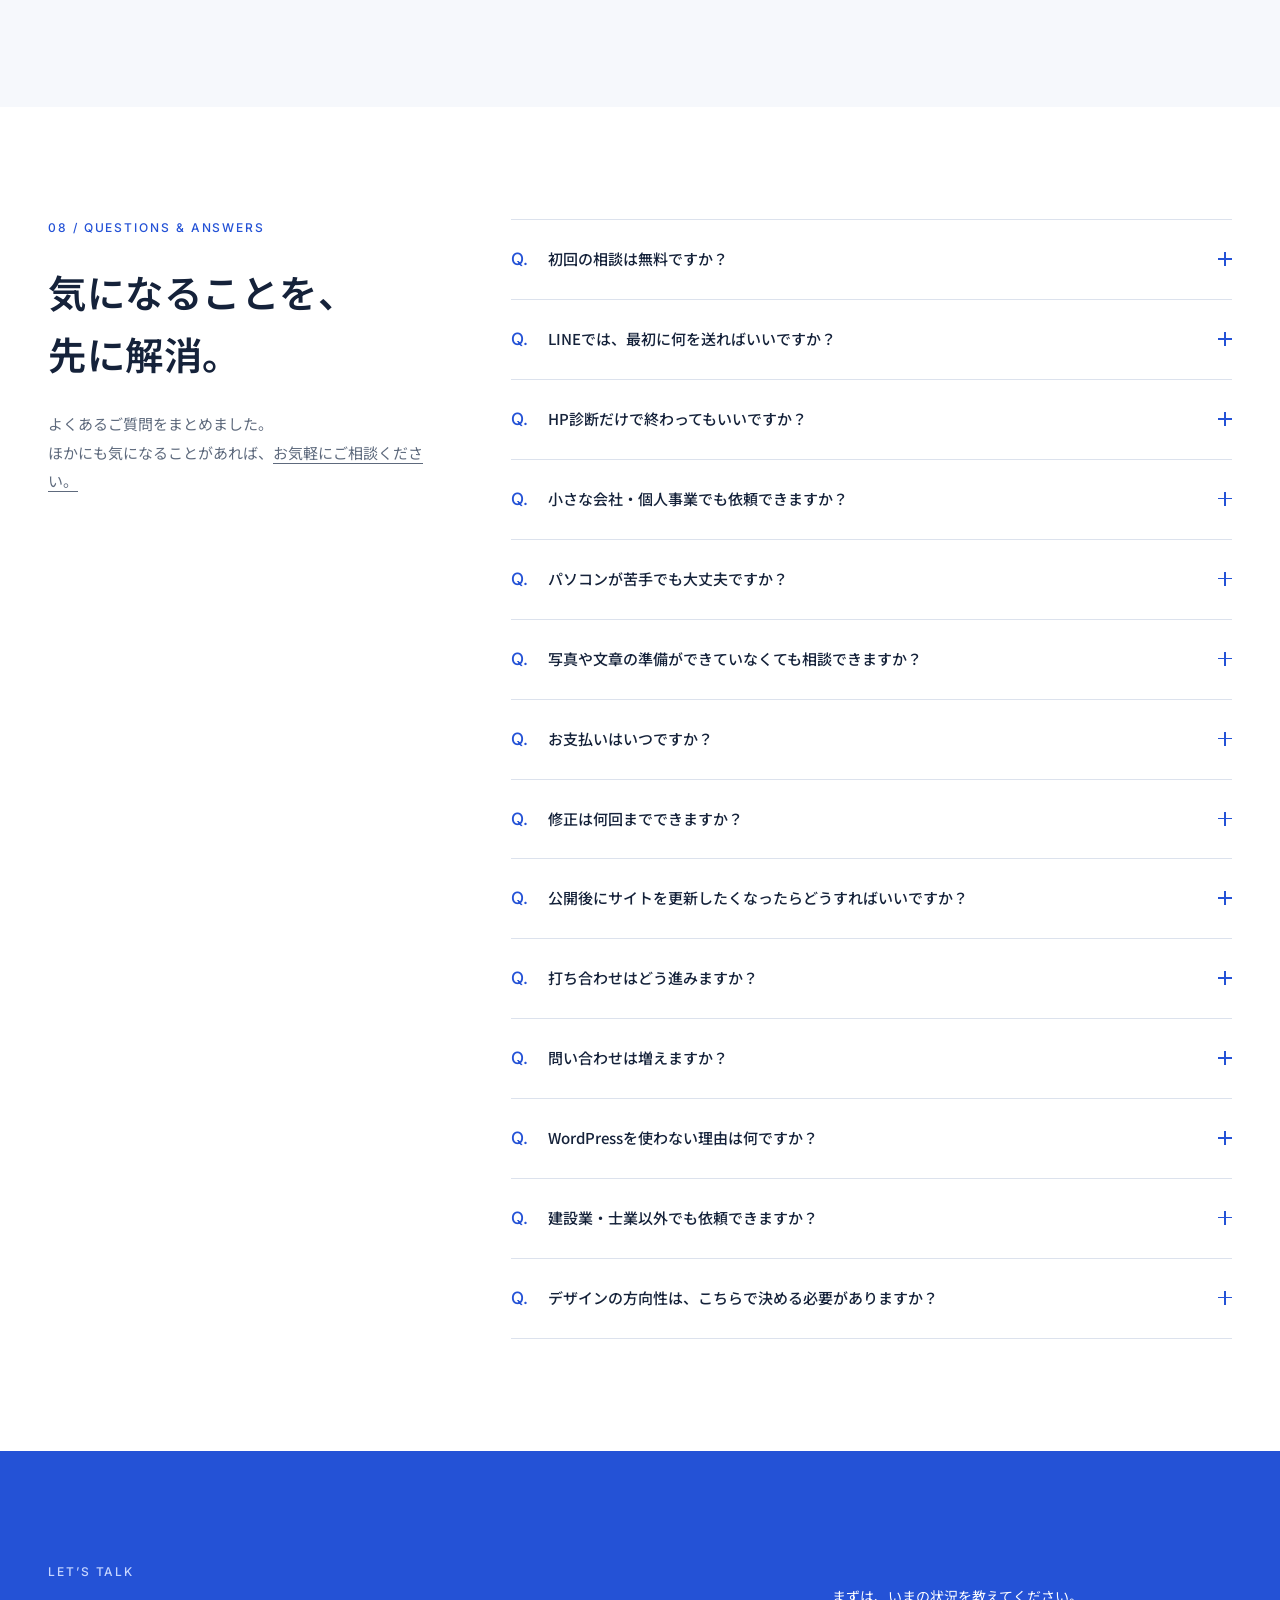
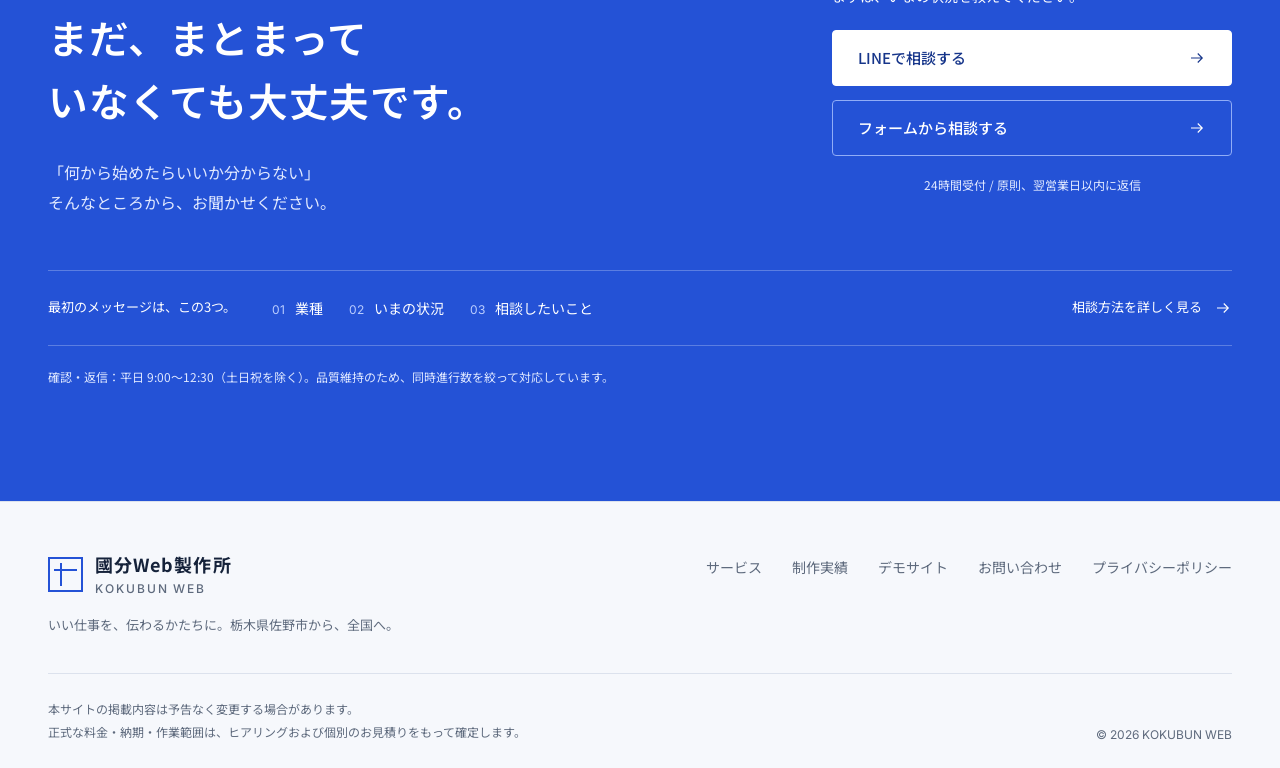
==== commit 6a04f7fc: "Add four industry demo sites and portfolio collection" ====
--- a/index.html
+++ b/index.html
@@ -87,17 +87,18 @@
 <link rel="stylesheet" href="assets/css/common.css?v=20260916.1">
 <link rel="stylesheet" href="assets/css/index.css?v=20260916.1">
 <link rel="stylesheet" href="assets/css/hero.css?v=20260916.1">
+<link rel="stylesheet" href="assets/css/demos.css?v=20260925.2">
 </head>
 <body>
 <a class="skip-link" href="#main">本文へ移動</a>
 <header class="site-header" id="siteHeader">
   <div class="wrap header-inner">
     <a href="index.html" class="brand" aria-label="國分Web製作所 トップへ"><span class="brand-symbol" aria-hidden="true"></span><span class="brand-wordmark"><span class="brand-mark">國分Web製作所</span><span class="brand-sub">KOKUBUN WEB</span></span></a>
-    <nav class="desktop-nav" aria-label="メインナビゲーション"><a href="#services">サービス</a><a href="#works">制作実績</a><a href="#price">料金</a><a href="#about">製作所について</a></nav>
+    <nav class="desktop-nav" aria-label="メインナビゲーション"><a href="#services">サービス</a><a href="#works">制作実績</a><a href="#demos">デモサイト</a><a href="#price">料金</a><a href="#about">製作所について</a></nav>
     <a href="contact.html" class="header-cta">無料で相談する <svg class="arrow" viewBox="0 0 24 24" fill="none" stroke="currentColor" stroke-width="1.5" aria-hidden="true"><path d="M4 12h15M13 6l6 6-6 6"/></svg></a>
     <button class="menu-toggle" type="button" aria-label="メニューを開く" aria-expanded="false" aria-controls="mobileNav" hidden><span class="menu-icon" aria-hidden="true"></span></button>
   </div>
-  <nav class="mobile-nav" id="mobileNav" aria-label="モバイルナビゲーション" hidden><a href="#services">サービス</a><a href="#works">制作実績</a><a href="#price">料金</a><a href="#flow">ご相談の流れ</a><a href="#about">製作所について</a><a href="contact.html">お問い合わせ</a></nav>
+  <nav class="mobile-nav" id="mobileNav" aria-label="モバイルナビゲーション" hidden><a href="#services">サービス</a><a href="#works">制作実績</a><a href="#demos">デモサイト</a><a href="#price">料金</a><a href="#flow">ご相談の流れ</a><a href="#about">製作所について</a><a href="contact.html">お問い合わせ</a></nav>
 </header>
 <main id="main">
 <section class="hero" aria-labelledby="hero-title">
@@ -107,7 +108,7 @@
         <p class="hero-eyebrow">建設業・士業のためのWeb製作所</p>
         <h1 id="hero-title"><span>いい仕事を、</span><span class="hero-emphasis">伝わるかたちに。</span></h1>
         <p class="hero-description">あなたの仕事を、まだ知らない人へ。<br>ホームページと受付まわりを整えて、<br>相談前の「分かりにくい」を減らします。</p>
-        <div class="hero-actions" id="cta"><a class="btn btn-primary" href="#shindan">まずはHP診断から <svg class="arrow" viewBox="0 0 24 24" fill="none" stroke="currentColor" stroke-width="1.5" aria-hidden="true"><path d="M4 12h15M13 6l6 6-6 6"/></svg></a><a href="#services" class="text-link">サービスを見る <svg class="arrow" viewBox="0 0 24 24" fill="none" stroke="currentColor" stroke-width="1.5" aria-hidden="true"><path d="M4 12h15M13 6l6 6-6 6"/></svg></a></div>
+        <div class="hero-actions" id="cta"><a class="btn btn-primary" href="#shindan">まずはHP診断から <svg class="arrow" viewBox="0 0 24 24" fill="none" stroke="currentColor" stroke-width="1.5" aria-hidden="true"><path d="M4 12h15M13 6l6 6-6 6"/></svg></a><a href="#demos" class="text-link">デモサイトを見る <svg class="arrow" viewBox="0 0 24 24" fill="none" stroke="currentColor" stroke-width="1.5" aria-hidden="true"><path d="M4 12h15M13 6l6 6-6 6"/></svg></a></div>
         <p class="hero-note">初回のご相談は無料。LINE・フォームで気軽にどうぞ。</p>
       </div>
       <div class="hero-visual">
@@ -349,8 +350,21 @@
     <p class="fine-print work-note">独自ドメイン取得の補助、Google検索の基本設定、SNSで共有された時の表示設定も担当。同社の<a href="assets/docs/sakura-hp-diagnosis-sample.pdf" target="_blank" rel="noopener noreferrer">HP診断レポート（PDF・新しいタブ）</a>も公開しています。</p>
   </div>
 </section>
+<section class="section demos-section" id="demos" aria-labelledby="demos-title">
+  <div class="wrap">
+    <div class="section-top"><div class="section-head"><p class="section-kicker">05 / DEMO COLLECTION</p><h2 class="section-title" id="demos-title">あなたの仕事なら、<br><span>どんなサイトに</span><span>なるだろう。</span></h2></div><p class="section-intro">4つの業種を想定した、1ページの制作デモです。<br>写真や文字の印象から、相談までの案内まで。<br>実際に触れて、仕上がりを想像してみてください。</p></div>
+    <p class="demo-collection-note">掲載する事業者・物件・施工事例は架空の設定です。デモ内の写真はすべて生成画像を使用しています。</p>
+    <div class="demo-grid">
+      <article class="demo-card"><a class="demo-preview" href="demos/equipment/" aria-label="設備会社・澄川設備のデモサイトを見る"><img src="assets/img/demo-equipment.webp" width="1440" height="1000" loading="lazy" alt="澄川設備デモの画面。大きな白い見出しと現場の写真を使った、黒とライム色のデザイン"></a><div class="demo-card-meta"><span>01 / 設備会社</span><span>SUMIKAWA / 1 PAGE</span></div><h3>現場の仕事を、依頼の判断材料に。</h3><p>空調・給排水の対応範囲と、工事の内容を写真で紹介。見積もり前に知りたい条件と、準備するものを整理しています。</p><dl class="demo-design-point"><dt>設計のポイント</dt><dd>対応できる工事 / 施工例の見せ方 / 見積もりまでの案内</dd></dl><a href="demos/equipment/" class="text-link">設備会社のデモを見る <span aria-hidden="true">↗</span></a></article>
+      <article class="demo-card"><a class="demo-preview" href="demos/real-estate/" aria-label="不動産会社・間と庭不動産のデモサイトを見る"><img src="assets/img/demo-real-estate.webp" width="1440" height="1000" loading="lazy" alt="間と庭不動産デモの画面。庭につながる住まいの写真と余白を大切にしたデザイン"></a><div class="demo-card-meta"><span>02 / 不動産会社</span><span>MA TO NIWA / 1 PAGE</span></div><h3>写真で惹かれ、情報で見比べる。</h3><p>暮らしの雰囲気を伝える大きな写真に、比較しやすい項目を添えて。購入・賃貸それぞれの相談の進め方まで案内します。</p><dl class="demo-design-point"><dt>設計のポイント</dt><dd>暮らしのイメージ / 条件の比較 / 見学で確かめること</dd></dl><a href="demos/real-estate/" class="text-link">不動産会社のデモを見る <span aria-hidden="true">↗</span></a></article>
+      <article class="demo-card"><a class="demo-preview" href="demos/legal/" aria-label="紙と道 行政書士事務所のデモサイトを見る"><img src="assets/img/demo-legal.webp" width="1440" height="1000" loading="lazy" alt="紙と道 行政書士事務所デモの画面。緑と落ち着いた文字、相談机の写真を組み合わせたデザイン"></a><div class="demo-card-meta"><span>03 / 行政書士事務所</span><span>KAMI TO MICHI / 1 PAGE</span></div><h3>難しい手続きに、分かる入口を。</h3><p>相談者の「したいこと」から業務を紹介。専門用語を説明し、費用の内訳や手元に用意する情報を分かりやすく伝えます。</p><dl class="demo-design-point"><dt>設計のポイント</dt><dd>相談内容から探せる業務 / 用語の説明 / 依頼前の準備</dd></dl><a href="demos/legal/" class="text-link">行政書士事務所のデモを見る <span aria-hidden="true">↗</span></a></article>
+      <article class="demo-card"><a class="demo-preview" href="demos/tax/" aria-label="税理士事務所・青庭会計室のデモサイトを見る"><img src="assets/img/demo-tax.webp" width="1440" height="1000" loading="lazy" alt="青庭会計室デモの画面。大きな見出しと相談風景、紺色と朱色を使ったデザイン"></a><div class="demo-card-meta"><span>04 / 税理士事務所</span><span>AONIWA / 1 PAGE</span></div><h3>任せる範囲も、費用の考え方も。</h3><p>事業の段階に合わせて、相談の入口を用意。お任せいただく作業と役割、見積もりで確認する内容を明確にしています。</p><dl class="demo-design-point"><dt>設計のポイント</dt><dd>状況に合う支援 / 費用が変わる要因 / 最初に伝える情報</dd></dl><a href="demos/tax/" class="text-link">税理士事務所のデモを見る <span aria-hidden="true">↗</span></a></article>
+    </div>
+    <div class="demo-collection-cta"><div><h3>近いイメージが見つかったら。</h3><p>「このデモのような雰囲気で」とお聞かせください。<br>あなたの仕事と、相談する方に合わせて整えます。</p></div><a class="btn btn-primary" href="contact.html">制作について相談する <span aria-hidden="true">↗</span></a></div>
+  </div>
+</section>
 <section class="section about-section" id="about" aria-labelledby="about-title">
-  <div class="wrap"><div class="about-grid"><div class="about-heading"><p class="section-kicker">05 / ABOUT THE STUDIO</p><h2 class="section-title" id="about-title">分かる形にして、<br>はじめて届く。</h2><p class="about-signature">國分 祐貴<span>國分Web製作所 / 栃木県佐野市</span></p></div><div class="about-copy"><p class="about-lead">難しいことを、整理して、<br>前に進められる形にする。</p><p>前職は、地方自治体の職員。6年間、教育委員会で入札・契約・予算書類の実務に携わっていました。</p><p>「説明が難しくて分からない」。制度を必要としていた方の声から、情報はあるだけでは届かないことを学びました。その経験が、いまのWeb制作の原点です。</p><p>仕事を依頼する人が何を知りたいのか。どこで迷ってしまうのか。一つひとつ整理しながら、あなたの仕事が伝わる形を考えます。</p><div class="about-social"><a href="https://note.com/kokubun_web1210" target="_blank" rel="noopener noreferrer">note <svg class="arrow" viewBox="0 0 24 24" fill="none" stroke="currentColor" stroke-width="1.5" aria-hidden="true"><path d="M4 12h15M13 6l6 6-6 6"/></svg></a><a href="https://www.facebook.com/yuki.kokubun.16/?locale=ja_JP" target="_blank" rel="noopener noreferrer">Facebook <svg class="arrow" viewBox="0 0 24 24" fill="none" stroke="currentColor" stroke-width="1.5" aria-hidden="true"><path d="M4 12h15M13 6l6 6-6 6"/></svg></a><a href="https://x.com/aile175icl47249" target="_blank" rel="noopener noreferrer">X <svg class="arrow" viewBox="0 0 24 24" fill="none" stroke="currentColor" stroke-width="1.5" aria-hidden="true"><path d="M4 12h15M13 6l6 6-6 6"/></svg></a></div></div></div>
+  <div class="wrap"><div class="about-grid"><div class="about-heading"><p class="section-kicker">06 / ABOUT THE STUDIO</p><h2 class="section-title" id="about-title">分かる形にして、<br>はじめて届く。</h2><p class="about-signature">國分 祐貴<span>國分Web製作所 / 栃木県佐野市</span></p></div><div class="about-copy"><p class="about-lead">難しいことを、整理して、<br>前に進められる形にする。</p><p>前職は、地方自治体の職員。6年間、教育委員会で入札・契約・予算書類の実務に携わっていました。</p><p>「説明が難しくて分からない」。制度を必要としていた方の声から、情報はあるだけでは届かないことを学びました。その経験が、いまのWeb制作の原点です。</p><p>仕事を依頼する人が何を知りたいのか。どこで迷ってしまうのか。一つひとつ整理しながら、あなたの仕事が伝わる形を考えます。</p><div class="about-social"><a href="https://note.com/kokubun_web1210" target="_blank" rel="noopener noreferrer">note <svg class="arrow" viewBox="0 0 24 24" fill="none" stroke="currentColor" stroke-width="1.5" aria-hidden="true"><path d="M4 12h15M13 6l6 6-6 6"/></svg></a><a href="https://www.facebook.com/yuki.kokubun.16/?locale=ja_JP" target="_blank" rel="noopener noreferrer">Facebook <svg class="arrow" viewBox="0 0 24 24" fill="none" stroke="currentColor" stroke-width="1.5" aria-hidden="true"><path d="M4 12h15M13 6l6 6-6 6"/></svg></a><a href="https://x.com/aile175icl47249" target="_blank" rel="noopener noreferrer">X <svg class="arrow" viewBox="0 0 24 24" fill="none" stroke="currentColor" stroke-width="1.5" aria-hidden="true"><path d="M4 12h15M13 6l6 6-6 6"/></svg></a></div></div></div>
     <div class="principles"><div><span>01</span><h3>根拠のある設計を。</h3><p>建設業・士業の公式サイトを、独自の確認項目に沿って調査。調査結果をもとに、必要な情報と伝え方を整理し、HP診断や制作に活かしています。</p></div><div><span>02</span><h3>現場の合間に、進める。</h3><p>やり取りはLINE・フォームの文章で完結。電話・Zoom・対面の打ち合わせは行いません。</p></div><div><span>03</span><h3>必要な分だけ、丁寧に。</h3><p>相談だけでも、診断だけでも。状況に合う進め方を一緒に考えます。</p></div></div>
     <details class="disclosure" ><summary>製作所の考え方・プロフィールを詳しく読む<span class="plus" aria-hidden="true"></span></summary><div class="disclosure-body"><div class="profile-body">
         <p>
@@ -435,7 +449,7 @@
   </div>
 </section>
 <section class="section flow-section" id="flow" aria-labelledby="flow-title">
-  <div class="wrap"><div class="section-top"><div class="section-head"><p class="section-kicker">06 / HOW WE WORK</p><h2 class="section-title" id="flow-title">相談から、一歩ずつ。</h2></div><p class="section-intro">最初から依頼内容が決まっていなくても大丈夫。<br>いまの状況を聞くところから始めます。</p></div>
+  <div class="wrap"><div class="section-top"><div class="section-head"><p class="section-kicker">07 / HOW WE WORK</p><h2 class="section-title" id="flow-title">相談から、一歩ずつ。</h2></div><p class="section-intro">最初から依頼内容が決まっていなくても大丈夫。<br>いまの状況を聞くところから始めます。</p></div>
     <ol class="process-grid"><li><span class="process-number">01</span><h3>まずは、ご相談</h3><p>業種・いまの状況・相談したいことを、LINEかフォームで送るだけ。原則、翌営業日以内に返信します。</p><span class="process-tag">初回相談は無料</span></li><li><span class="process-number">02</span><h3>診断・お見積り</h3><p>今あるサイトはHP診断から。サイトがない方は、そのまま制作相談へ。内容に合わせてご案内します。</p><span class="process-tag">診断だけでもOK</span></li><li><span class="process-number">03</span><h3>制作・ご確認</h3><p>ご契約・素材の準備後に制作を開始。方向性を2案から選び、動くデモ画面で確認しながら進めます。</p><span class="process-tag">修正は3回まで</span></li><li><span class="process-number">04</span><h3>公開・その後も</h3><p>最終確認後に公開し、ご請求。公開後1か月は、軽微な修正を3回まで無料で対応します。</p><span class="process-tag">必要な時にスポット保守</span></li></ol>
     <details class="disclosure" ><summary>ご相談から公開までの詳しい流れ・条件<span class="plus" aria-hidden="true"></span></summary><div class="disclosure-body"><h3 class="flow-block-title">ご相談から診断・お見積りまで</h3><ol class="flow-list">
         <li class="flow-step">
@@ -486,7 +500,7 @@
       </p></div></details>
   </div>
 </section>
-<section class="section faq-section" id="faq" aria-labelledby="faq-title"><div class="wrap faq-layout"><div class="section-head"><p class="section-kicker">07 / QUESTIONS & ANSWERS</p><h2 class="section-title" id="faq-title">気になることを、<br>先に解消。</h2><p class="faq-intro">よくあるご質問をまとめました。<br>ほかにも気になることがあれば、<a href="contact.html">お気軽にご相談ください。</a></p></div><div class="faq-list"><details class="faq-item"><summary><span class="faq-prefix" aria-hidden="true">Q.</span><span>初回の相談は無料ですか？</span><span class="plus" aria-hidden="true"></span></summary><div class="faq-answer"><p class="faq-a">
+<section class="section faq-section" id="faq" aria-labelledby="faq-title"><div class="wrap faq-layout"><div class="section-head"><p class="section-kicker">08 / QUESTIONS & ANSWERS</p><h2 class="section-title" id="faq-title">気になることを、<br>先に解消。</h2><p class="faq-intro">よくあるご質問をまとめました。<br>ほかにも気になることがあれば、<a href="contact.html">お気軽にご相談ください。</a></p></div><div class="faq-list"><details class="faq-item"><summary><span class="faq-prefix" aria-hidden="true">Q.</span><span>初回の相談は無料ですか？</span><span class="plus" aria-hidden="true"></span></summary><div class="faq-answer"><p class="faq-a">
             はい、無料です。LINEまたはフォームからお気軽にご連絡ください。正式なお見積りは、ヒアリング後にご提示します。
           </p></div></details><details class="faq-item"><summary><span class="faq-prefix" aria-hidden="true">Q.</span><span>LINEでは、最初に何を送ればいいですか？</span><span class="plus" aria-hidden="true"></span></summary><div class="faq-answer"><p class="faq-a">
             「業種」「いまの状況（サイトがない / あるけれど見直したい など）」「相談したいこと」の3つを、分かる範囲でお送りください。参考にしたいサイトがあればURLもどうぞ。全部そろっていなくても大丈夫です。
@@ -519,7 +533,7 @@
 <section class="section contact-section" id="contact" aria-labelledby="contact-title"><div class="wrap"><div class="contact-grid"><div><p class="section-kicker">LET’S TALK</p><h2 class="section-title" id="contact-title">まだ、まとまって<br>いなくても大丈夫です。</h2><p class="contact-description">「何から始めたらいいか分からない」<br>そんなところから、お聞かせください。</p></div><div class="contact-actions"><p>まずは、いまの状況を教えてください。</p><a href="https://lin.ee/qzJWOPt" class="btn btn-white">LINEで相談する <svg class="arrow" viewBox="0 0 24 24" fill="none" stroke="currentColor" stroke-width="1.5" aria-hidden="true"><path d="M4 12h15M13 6l6 6-6 6"/></svg></a><a href="https://forms.gle/uVugUN9DErMQBZPXA" class="btn btn-outline-white">フォームから相談する <svg class="arrow" viewBox="0 0 24 24" fill="none" stroke="currentColor" stroke-width="1.5" aria-hidden="true"><path d="M4 12h15M13 6l6 6-6 6"/></svg></a><p class="contact-reply">24時間受付 / 原則、翌営業日以内に返信</p></div></div><div class="message-guide"><p>最初のメッセージは、この3つ。</p><ol><li><span>01</span>業種</li><li><span>02</span>いまの状況</li><li><span>03</span>相談したいこと</li></ol><a href="contact.html">相談方法を詳しく見る <svg class="arrow" viewBox="0 0 24 24" fill="none" stroke="currentColor" stroke-width="1.5" aria-hidden="true"><path d="M4 12h15M13 6l6 6-6 6"/></svg></a></div><p class="contact-hours">確認・返信：平日 9:00〜12:30（土日祝を除く）。品質維持のため、同時進行数を絞って対応しています。</p></div></section>
 
 </main>
-<footer class="site-footer"><div class="wrap"><div class="footer-top"><div><a href="index.html" class="brand" aria-label="國分Web製作所 トップへ"><span class="brand-symbol" aria-hidden="true"></span><span class="brand-wordmark"><span class="brand-mark">國分Web製作所</span><span class="brand-sub">KOKUBUN WEB</span></span></a><p class="footer-tagline">いい仕事を、伝わるかたちに。栃木県佐野市から、全国へ。</p></div><nav class="footer-nav" aria-label="フッターナビゲーション"><a href="index.html#services">サービス</a><a href="index.html#works">制作実績</a><a href="contact.html">お問い合わせ</a><a href="privacy-policy.html">プライバシーポリシー</a></nav></div><div class="footer-bottom"><p class="footer-legal">本サイトの掲載内容は予告なく変更する場合があります。<br>正式な料金・納期・作業範囲は、ヒアリングおよび個別のお見積りをもって確定します。</p><small class="footer-copy">© 2026 KOKUBUN WEB</small></div></div></footer>
+<footer class="site-footer"><div class="wrap"><div class="footer-top"><div><a href="index.html" class="brand" aria-label="國分Web製作所 トップへ"><span class="brand-symbol" aria-hidden="true"></span><span class="brand-wordmark"><span class="brand-mark">國分Web製作所</span><span class="brand-sub">KOKUBUN WEB</span></span></a><p class="footer-tagline">いい仕事を、伝わるかたちに。栃木県佐野市から、全国へ。</p></div><nav class="footer-nav" aria-label="フッターナビゲーション"><a href="index.html#services">サービス</a><a href="index.html#works">制作実績</a><a href="index.html#demos">デモサイト</a><a href="contact.html">お問い合わせ</a><a href="privacy-policy.html">プライバシーポリシー</a></nav></div><div class="footer-bottom"><p class="footer-legal">本サイトの掲載内容は予告なく変更する場合があります。<br>正式な料金・納期・作業範囲は、ヒアリングおよび個別のお見積りをもって確定します。</p><small class="footer-copy">© 2026 KOKUBUN WEB</small></div></div></footer>
 <script src="assets/js/index.js?v=20260916.1" defer></script>
 </body>
 </html>
--- a/assets/css/demos.css
+++ b/assets/css/demos.css
@@ -0,0 +1,40 @@
+/* Original demo collection, with previews of the actual pages. */
+.demos-section { background:#fff; border-top:1px solid var(--rule); }
+.demos-section .section-title span { display:inline-block; }
+.demos-section .section-intro { max-width:445px; }
+.demo-collection-note { margin:-20px 0 38px; color:var(--ink-3); font-size:.8125rem; }
+.demo-grid { display:grid; grid-template-columns:repeat(2,minmax(0,1fr)); gap:64px 40px; }
+.demo-card { min-width:0; }
+.demo-preview { display:block; overflow:hidden; aspect-ratio:8/5; padding:22px; background:#e7edf2; border:1px solid #dfe5eb; }
+.demo-card:nth-child(1) .demo-preview { background:#dfe5df; }
+.demo-card:nth-child(2) .demo-preview { background:#eae5e1; }
+.demo-card:nth-child(3) .demo-preview { background:#e1e8e1; }
+.demo-card:nth-child(4) .demo-preview { background:#e2e6ee; }
+.demo-preview img { width:100%; height:100%; object-fit:cover; object-position:top; box-shadow:0 6px 24px #14243717; transition:transform .35s ease; }
+.demo-preview:hover img { transform:translateY(-3px); }
+.demo-card-meta { display:flex; justify-content:space-between; align-items:center; gap:18px; margin:24px 0 13px; color:var(--ink-3); font-size:.75rem; }
+.demo-card-meta > span:first-child { color:var(--accent); font-weight:500; }
+.demo-card-meta > span:last-child { font-family:var(--f-num); letter-spacing:.08em; }
+.demo-card h3 { font-size:1.35rem; line-height:1.65; font-weight:600; margin-bottom:14px; }
+.demo-card p { font-size:.9375rem; color:var(--ink-3); line-height:1.9; margin-bottom:18px; }
+.demo-design-point { border-top:1px solid var(--rule); display:grid; grid-template-columns:110px 1fr; gap:17px; margin:0 0 20px; padding-top:17px; font-size:.8125rem; line-height:1.8; }
+.demo-design-point dt { color:var(--ink); }
+.demo-design-point dd { color:var(--ink-3); margin:0; }
+.demo-card .text-link { font-size:.875rem; }
+.demo-collection-cta { display:flex; align-items:center; justify-content:space-between; gap:40px; border-top:1px solid var(--rule); margin-top:60px; padding-top:32px; }
+.demo-collection-cta h3 { font-size:1.125rem; margin-bottom:9px; }
+.demo-collection-cta p { font-size:.875rem; color:var(--ink-3); margin:0; }
+.demo-collection-cta .btn { flex-shrink:0; }
+.demo-inquiry { margin:0 0 36px; padding:28px 30px; border-left:3px solid var(--accent); background:var(--accent-soft); }
+.demo-inquiry[hidden] { display:none; }
+.demo-inquiry h2 { font-size:1.125rem; margin:0 0 9px; }
+.demo-inquiry > p { font-size:.875rem; color:var(--ink-3); margin-bottom:15px; }
+.demo-inquiry-message { white-space:pre-line; padding:18px 20px; margin:0 0 14px; font-size:.875rem; background:white; border:1px solid var(--rule); }
+.demo-inquiry-actions { display:flex; flex-wrap:wrap; align-items:center; gap:14px 25px; }
+.demo-inquiry-actions button { border:1px solid var(--accent); background:#fff; color:var(--accent); padding:10px 16px; border-radius:3px; font-size:.8125rem; min-height:44px; }
+.demo-inquiry-actions a { font-size:.8125rem; color:var(--accent); text-decoration:underline; text-underline-offset:4px; }
+.demo-inquiry-status { font-size:.8125rem; color:var(--ink-3); margin-top:12px; }
+.demo-inquiry-status:empty { display:none; }
+@media(max-width:900px) { .demo-grid{gap:45px 28px;}.demo-preview{padding:14px;}.demo-card h3{font-size:1.125rem;}.demo-design-point{display:block;}.demo-design-point dt{margin-bottom:6px;}.demo-collection-cta{gap:25px;}.demo-collection-cta .btn{font-size:.8125rem;gap:18px;} }
+@media(max-width:600px) { .demos-section .section-top{display:block;}.demos-section .section-intro{max-width:none;margin-top:24px;}.demo-collection-note{margin-top:-20px;font-size:.75rem;}.demo-grid{grid-template-columns:1fr;gap:40px;}.demo-preview{padding:14px;}.demo-card-meta{margin-top:18px;}.demo-card h3{font-size:1.1875rem;}.demo-card p{font-size:.875rem;}.demo-design-point{display:grid;grid-template-columns:98px 1fr;gap:12px;font-size:.75rem;}.demo-collection-cta{display:block;margin-top:42px;padding-top:27px;}.demo-collection-cta .btn{margin-top:22px;}.demo-inquiry{padding:22px 18px;}.demo-inquiry h2{font-size:1rem;}.demo-inquiry-message{padding:15px;font-size:.8125rem;} }
+@media(prefers-reduced-motion:reduce) { .demo-preview img{transition:none;}.demo-preview:hover img{transform:none;} }
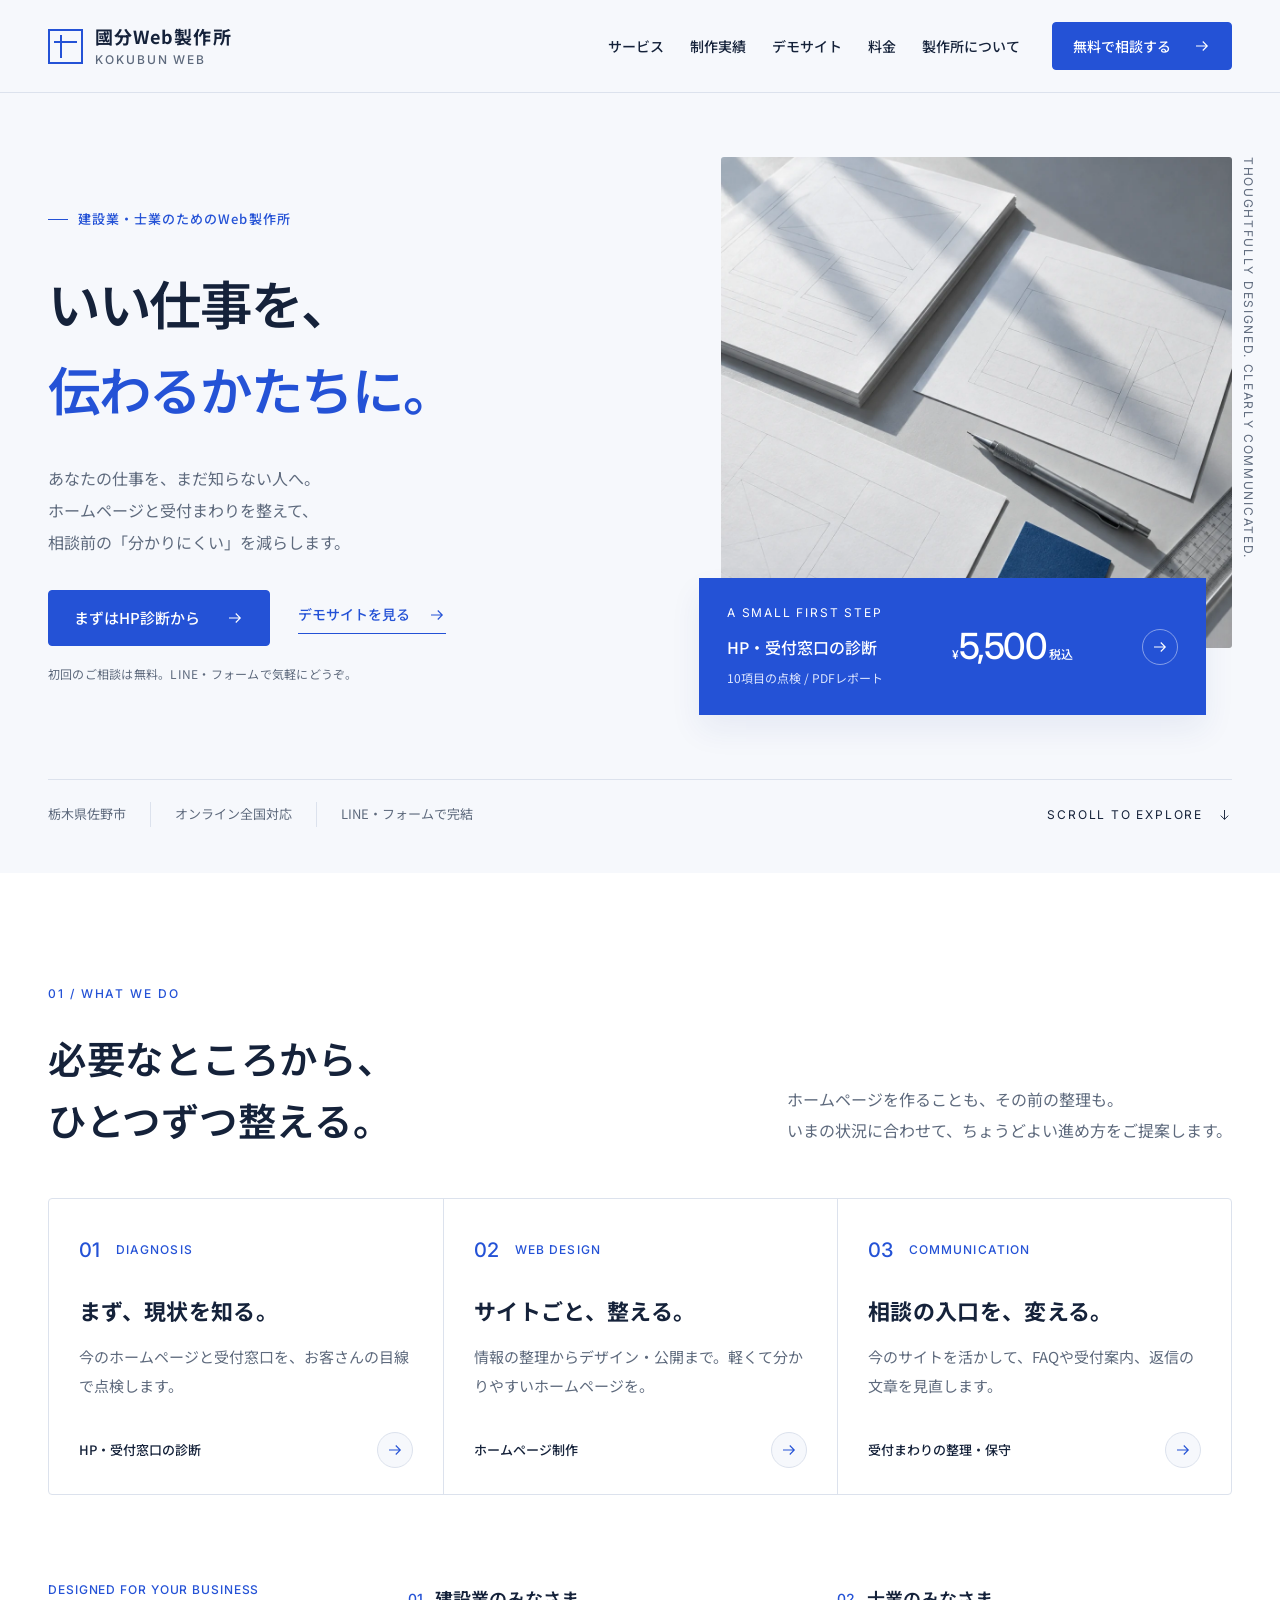
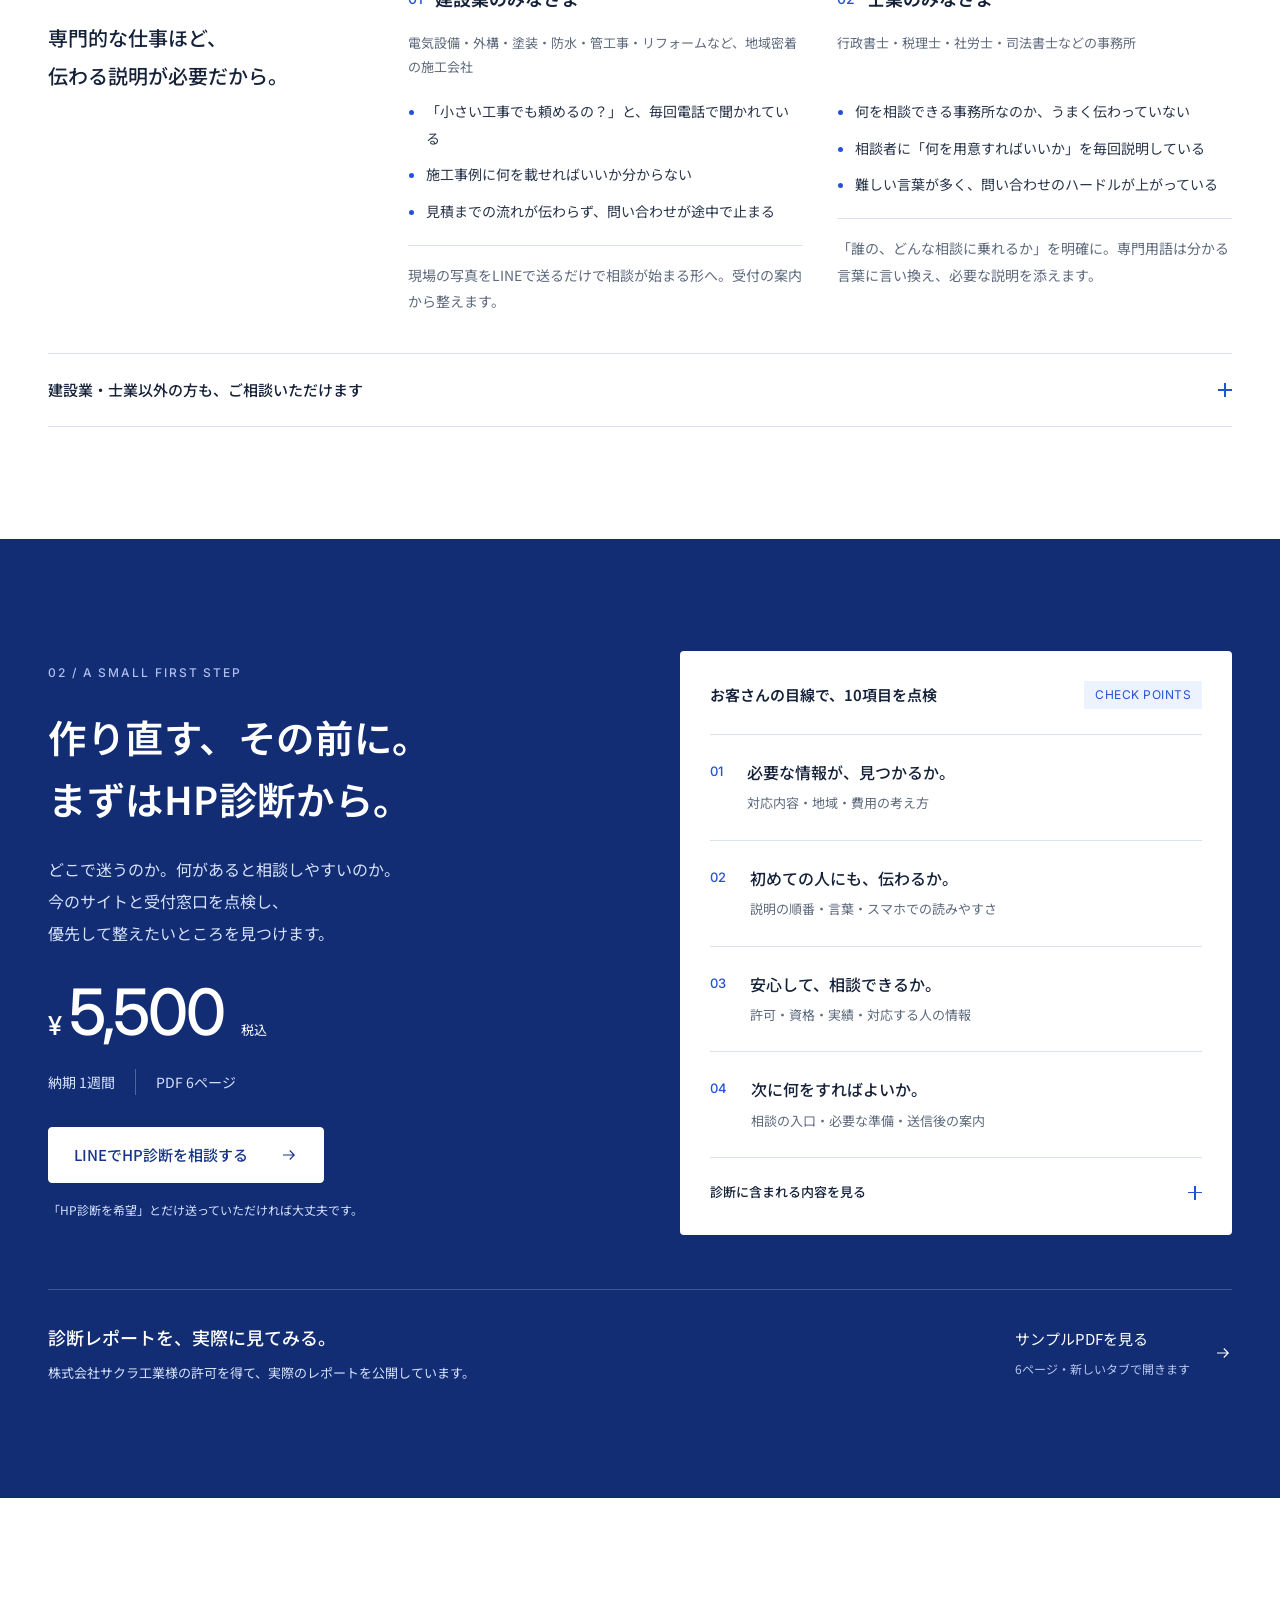
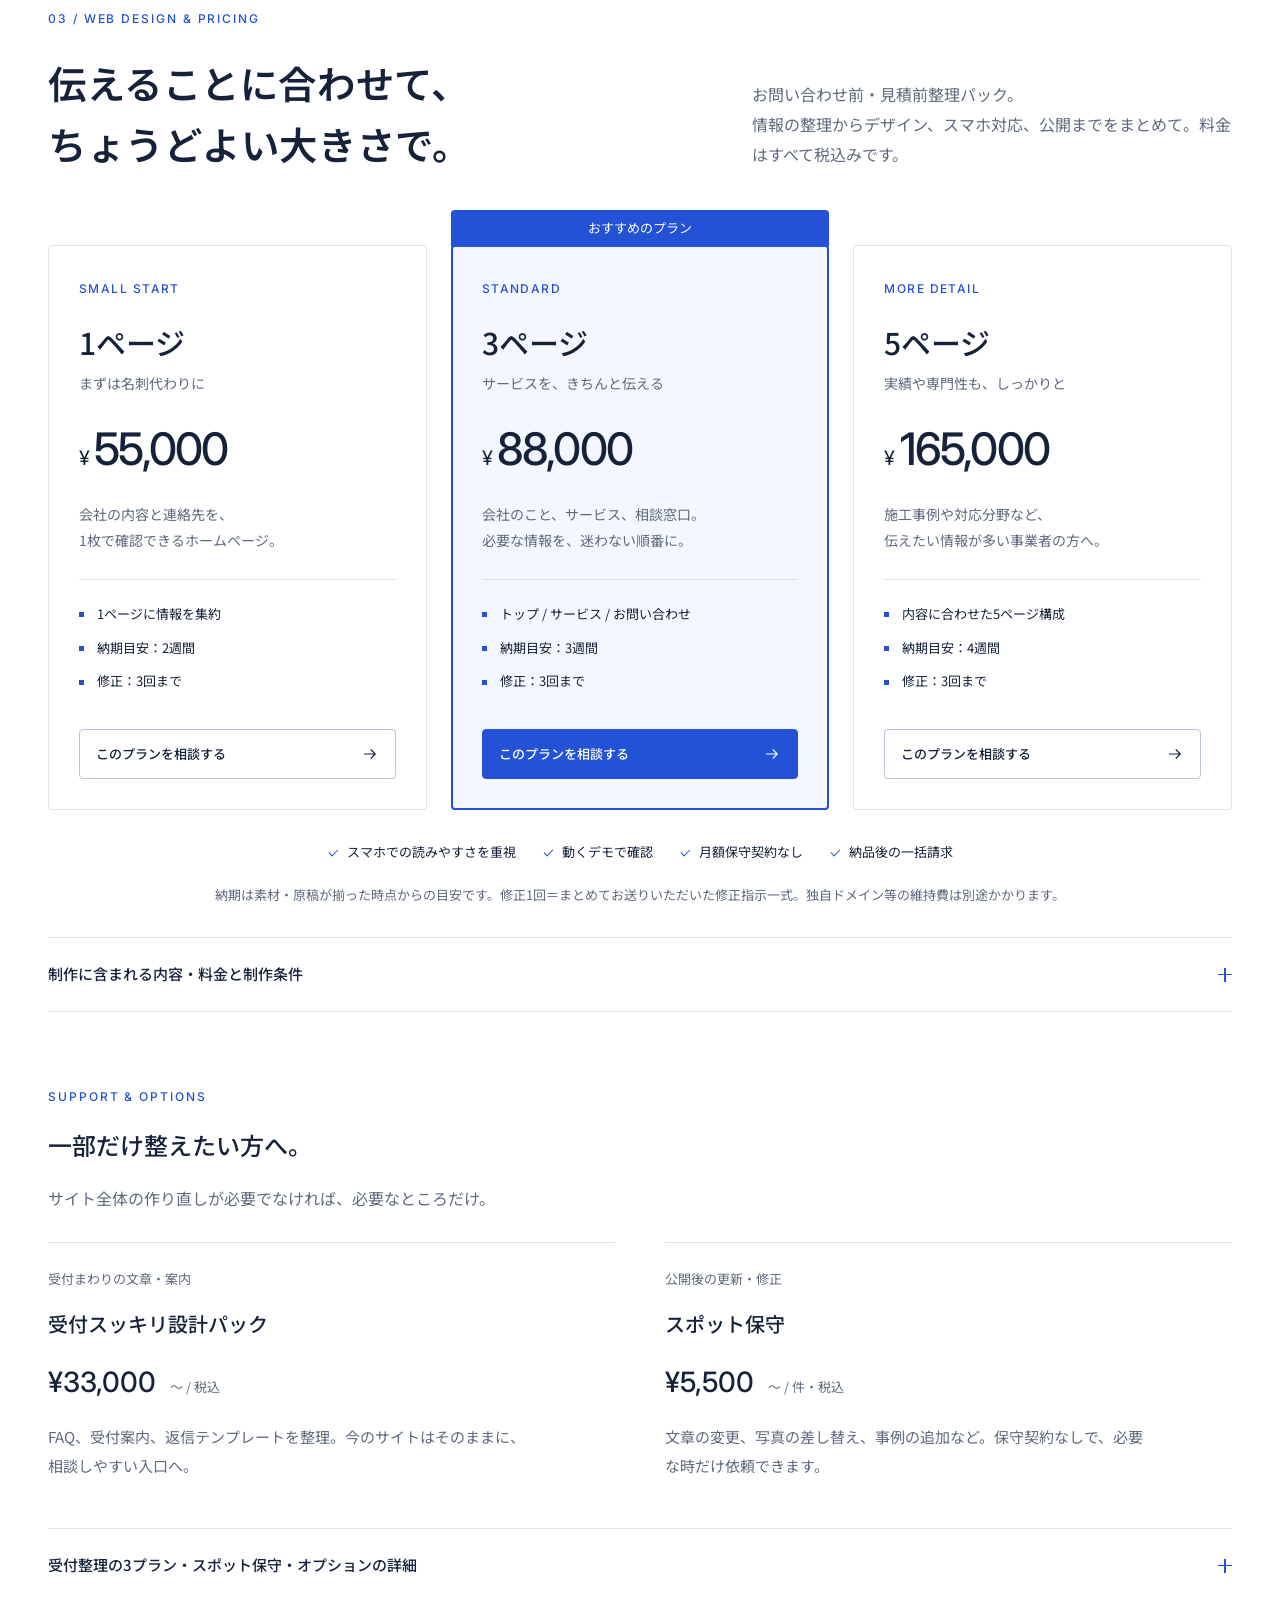
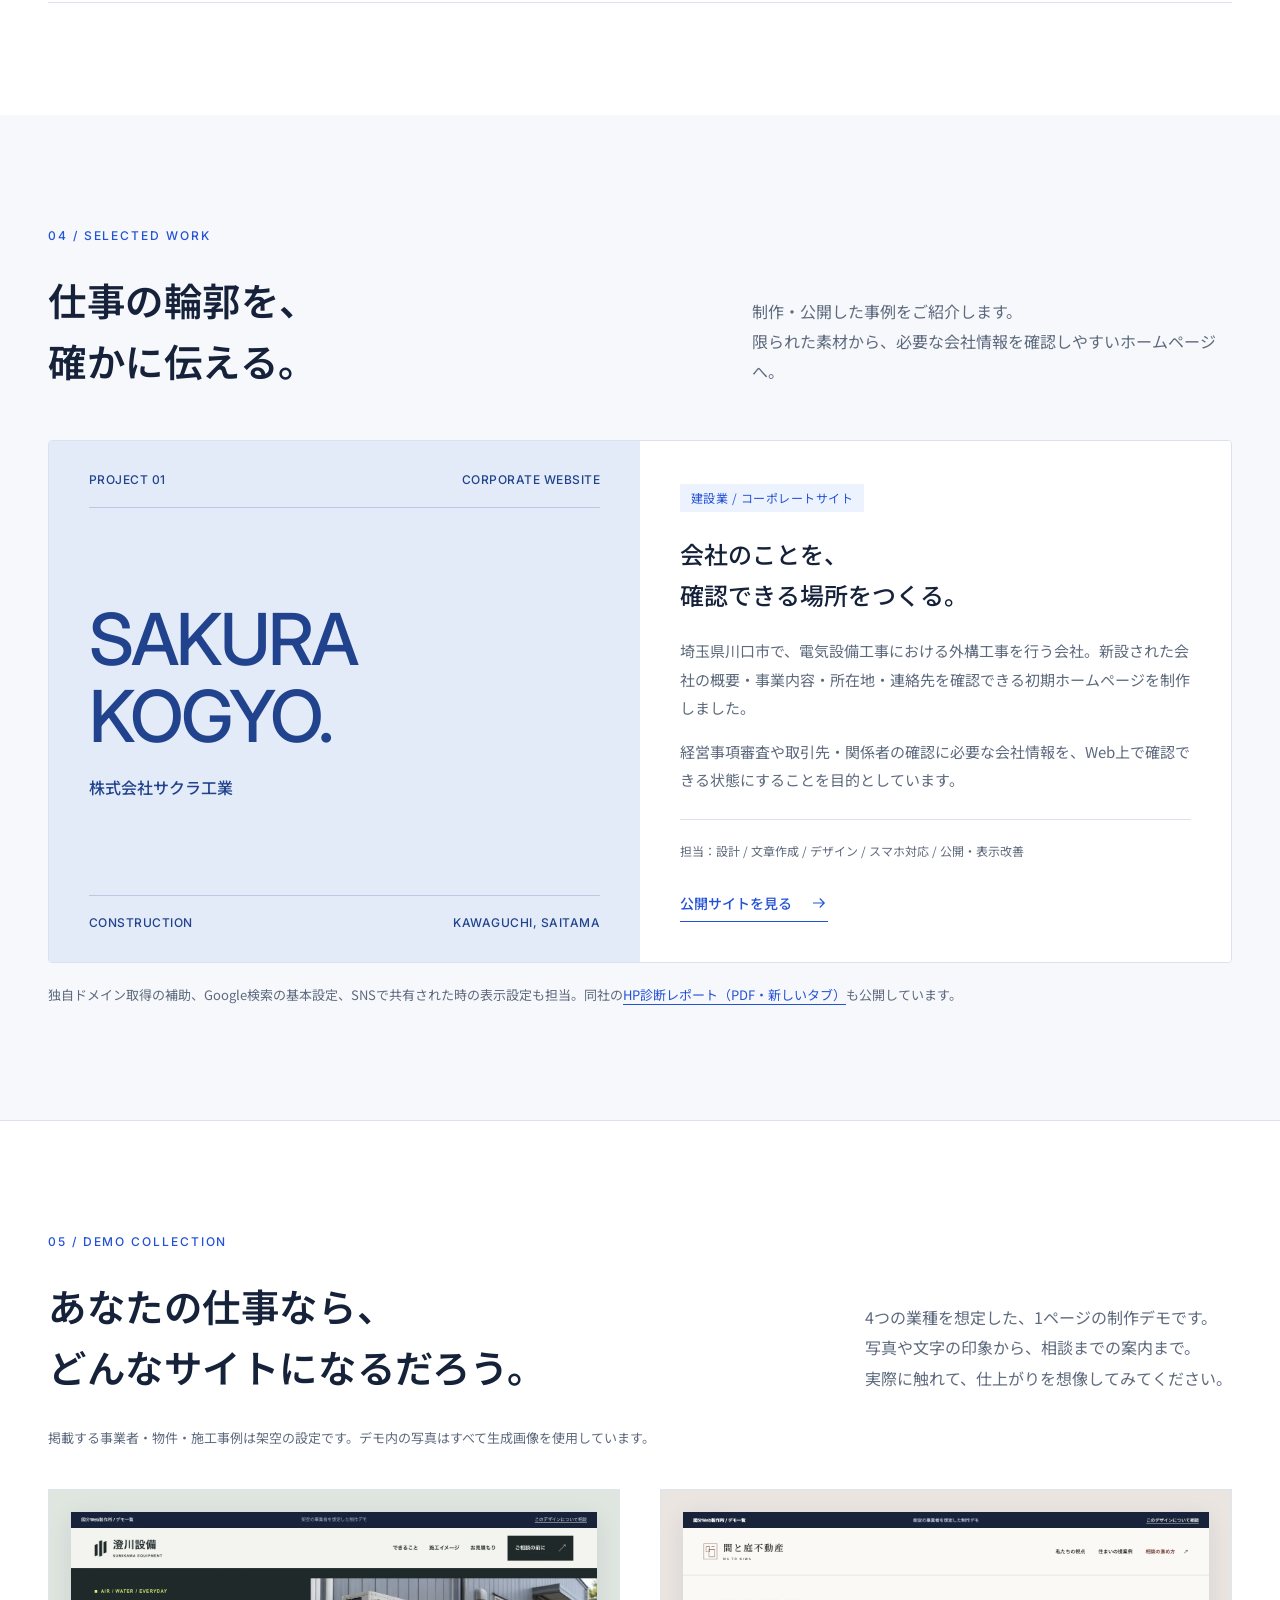
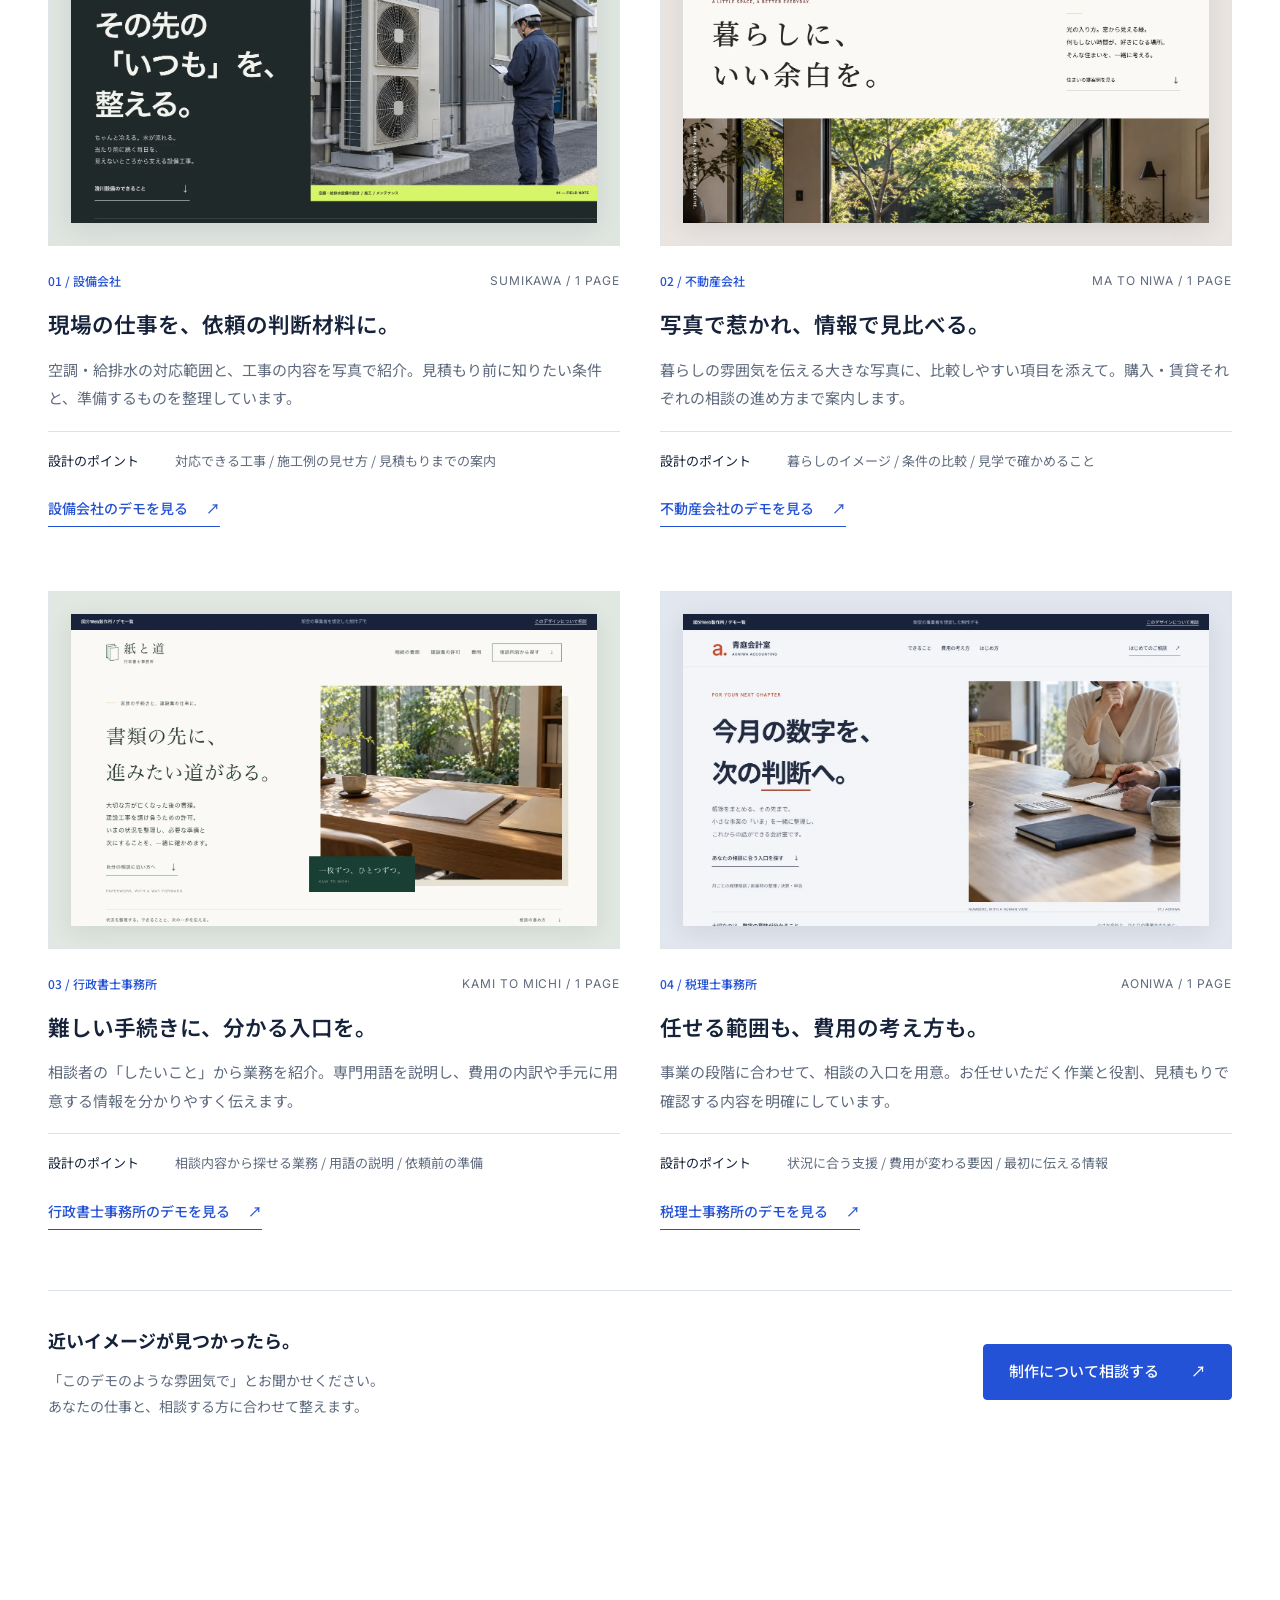
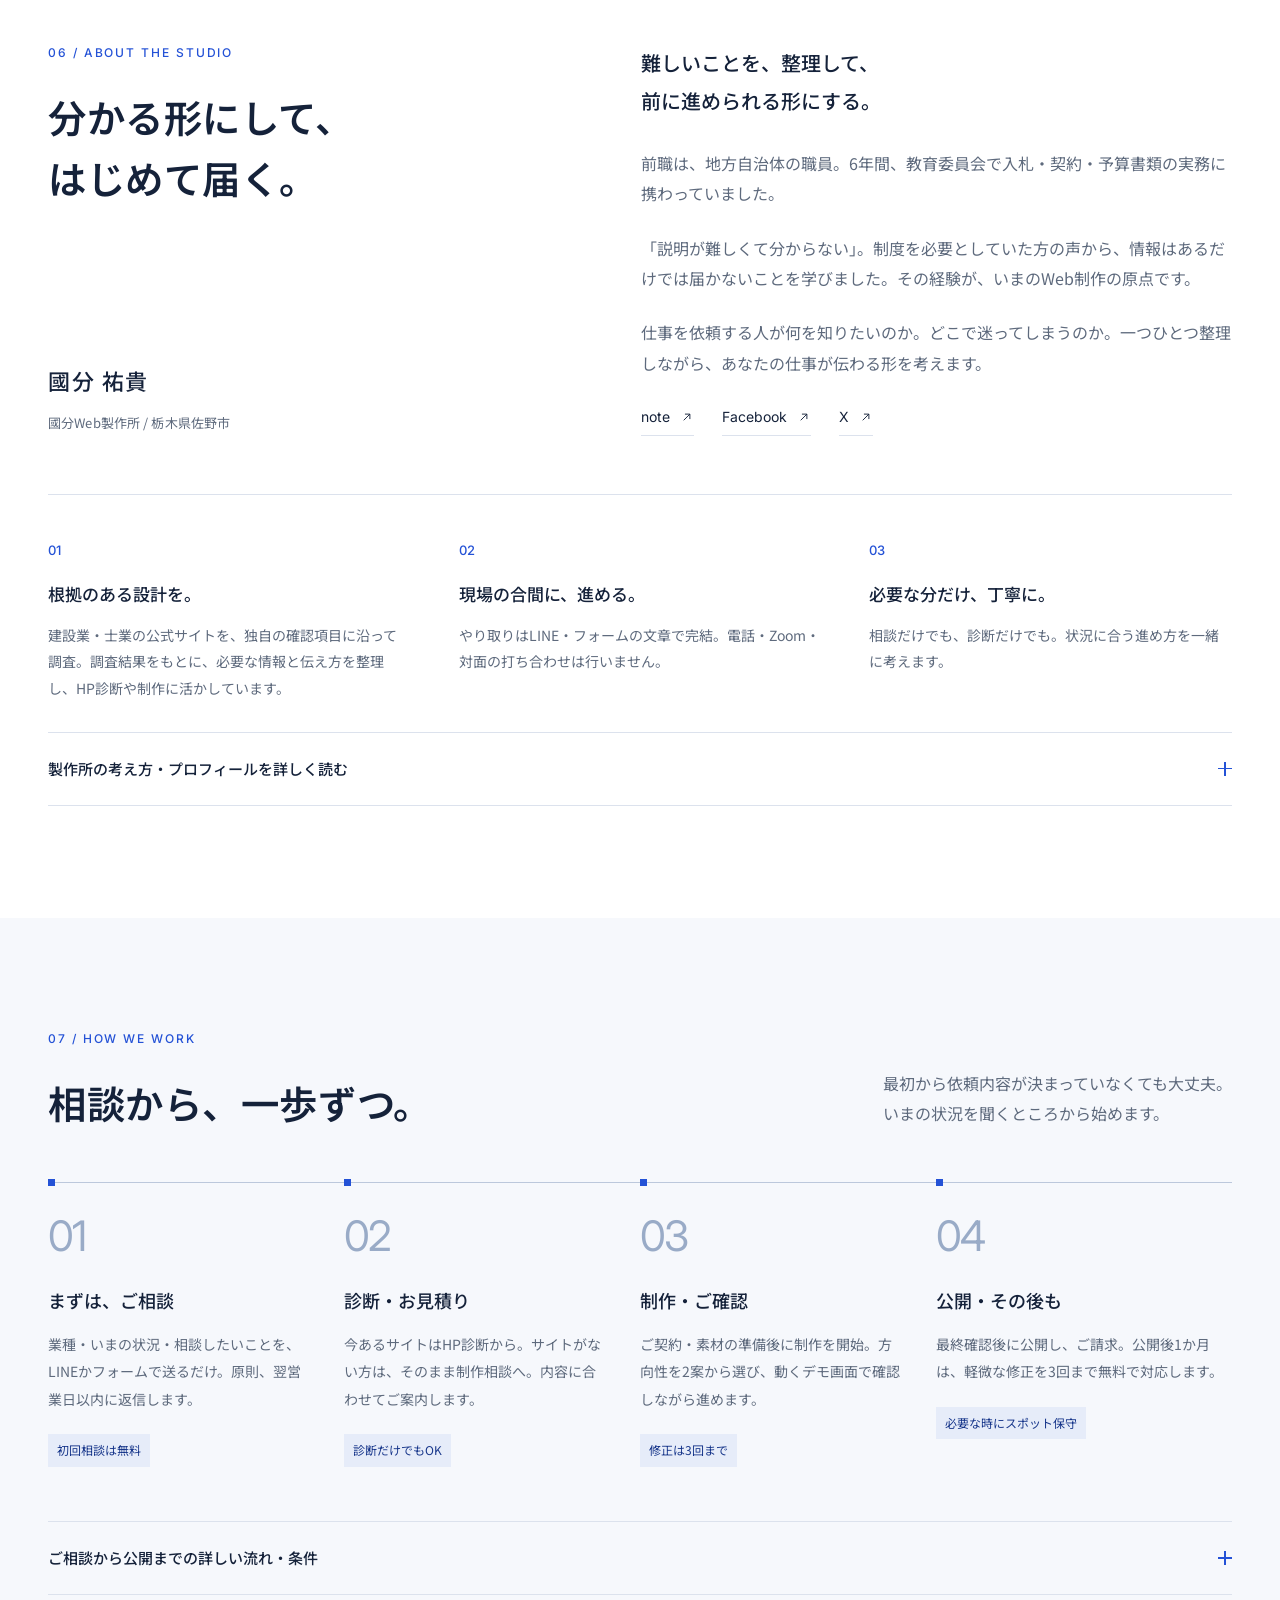
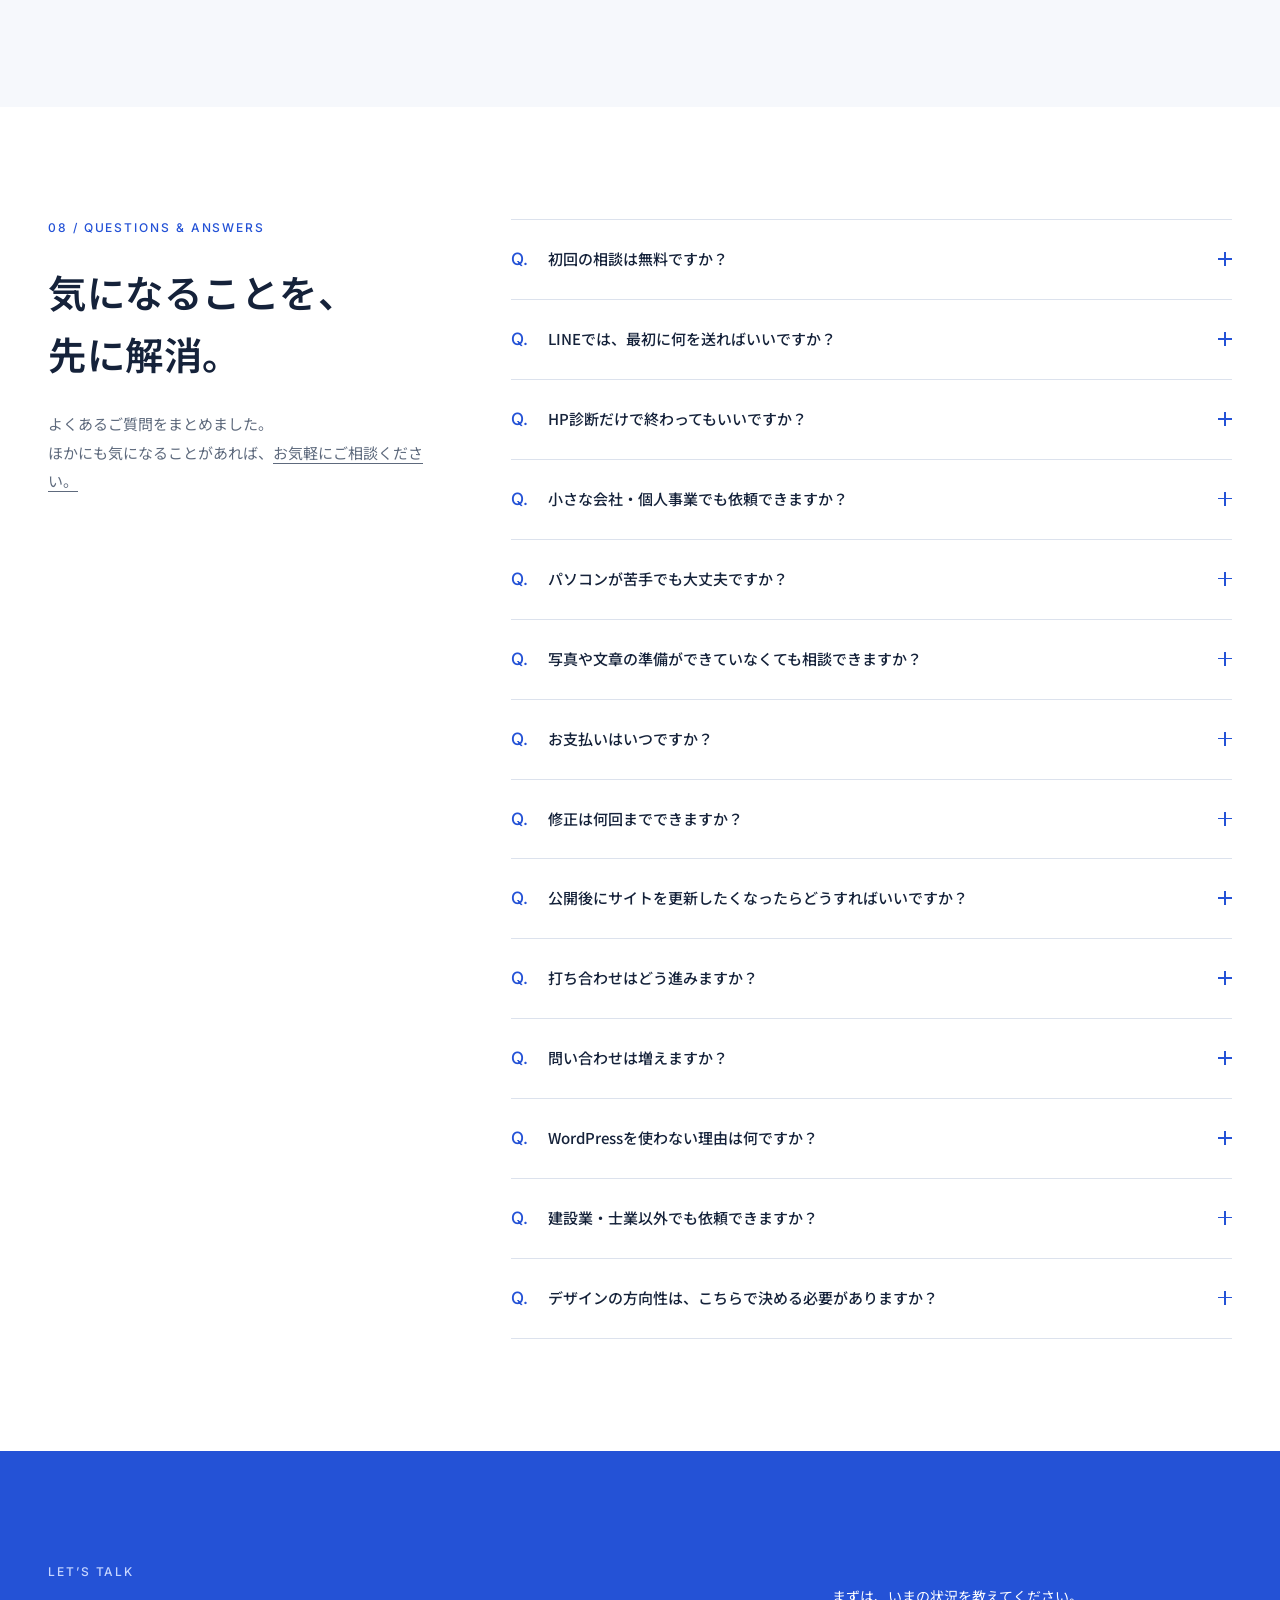
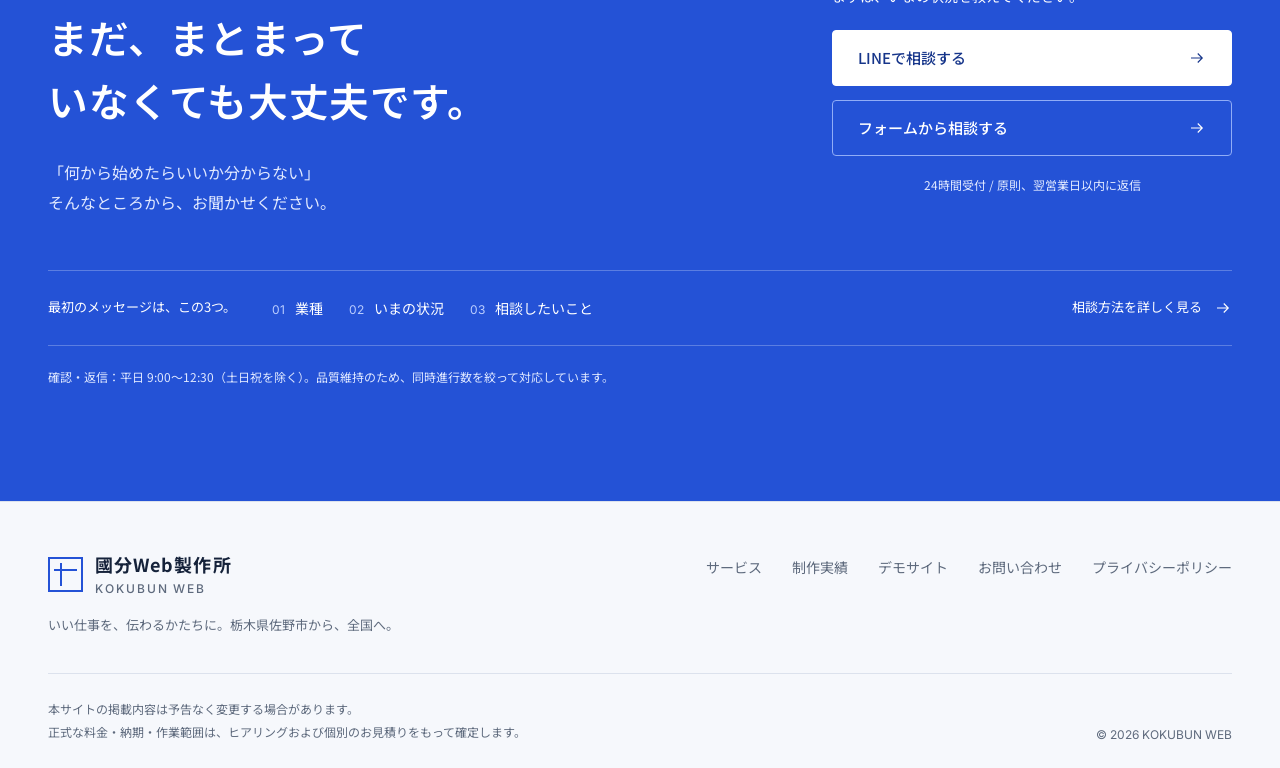
==== commit eaa8ec0a: "Update HP diagnosis report and search checks Co-Authored-By: Claude Opus 5.5 <noreply@anthropic.com>" ====
--- a/index.html
+++ b/index.html
@@ -150,19 +150,21 @@
 <section class="section diagnosis-section" id="shindan" aria-labelledby="diagnosis-title">
   <div class="wrap">
     <div class="diagnosis-grid">
-      <div class="diagnosis-copy"><p class="section-kicker">02 / A SMALL FIRST STEP</p><h2 class="section-title" id="diagnosis-title">作り直す、その前に。<br>まずはHP診断から。</h2><p class="diagnosis-description">どこで迷うのか。何があると相談しやすいのか。<br>今のサイトと受付窓口を点検し、<br>優先して整えたいところを見つけます。</p><p class="diagnosis-price"><span>¥</span>5,500<small>税込</small></p><div class="diagnosis-meta"><span>納期 1週間</span><span>PDF 3〜5ページ</span></div><a class="btn btn-white" href="https://lin.ee/qzJWOPt">LINEでHP診断を相談する <svg class="arrow" viewBox="0 0 24 24" fill="none" stroke="currentColor" stroke-width="1.5" aria-hidden="true"><path d="M4 12h15M13 6l6 6-6 6"/></svg></a><p class="diagnosis-note">「HP診断を希望」とだけ送っていただければ大丈夫です。</p></div>
+      <div class="diagnosis-copy"><p class="section-kicker">02 / A SMALL FIRST STEP</p><h2 class="section-title" id="diagnosis-title">作り直す、その前に。<br>まずはHP診断から。</h2><p class="diagnosis-description">どこで迷うのか。何があると相談しやすいのか。<br>今のサイトと受付窓口を点検し、<br>優先して整えたいところを見つけます。</p><p class="diagnosis-price"><span>¥</span>5,500<small>税込</small></p><div class="diagnosis-meta"><span>納期 1週間</span><span>PDF 6ページ</span></div><a class="btn btn-white" href="https://lin.ee/qzJWOPt">LINEでHP診断を相談する <svg class="arrow" viewBox="0 0 24 24" fill="none" stroke="currentColor" stroke-width="1.5" aria-hidden="true"><path d="M4 12h15M13 6l6 6-6 6"/></svg></a><p class="diagnosis-note">「HP診断を希望」とだけ送っていただければ大丈夫です。</p></div>
       <div class="diagnosis-panel"><div class="diagnosis-panel-head"><span>お客さんの目線で、10項目を点検</span><span class="label">CHECK POINTS</span></div><ol class="diagnosis-checks"><li><span>01</span><div><h3>必要な情報が、見つかるか。</h3><p>対応内容・地域・費用の考え方</p></div></li><li><span>02</span><div><h3>初めての人にも、伝わるか。</h3><p>説明の順番・言葉・スマホでの読みやすさ</p></div></li><li><span>03</span><div><h3>安心して、相談できるか。</h3><p>許可・資格・実績・対応する人の情報</p></div></li><li><span>04</span><div><h3>次に何をすればよいか。</h3><p>相談の入口・必要な準備・送信後の案内</p></div></li></ol><details class="disclosure diagnosis-details" ><summary>診断に含まれる内容を見る<span class="plus" aria-hidden="true"></span></summary><div class="disclosure-body"><ul class="svc-check" role="list">
           <li>10項目×3段階の点検（見せ方・導線・信頼情報・スマホ対応など）</li>
           <li>お客さんから見た第一印象と、優先して整えたい箇所（1〜2点）</li>
           <li>具体的な改善の方向</li>
           <li>発注者目線のチェック（許可番号の掲載位置・有資格者の載せ方など）</li>
-          <li>小さなAI活用アイデア（1〜2件）</li>
+          <li>検索サービス向けの基本状態を補助確認</li>
           <li>今後の進め方の3択（自分で直す / 受付整理だけ依頼 / 3ページ制作）</li>
         </ul><p class="svc-sample-note">
+          Google検索とChatGPT Searchを対象に、公開情報の範囲で、重要な内容が文字で確認できるか、検索サービス向けの公開設定に明らかな妨げがないかを補助的に確認します。実際のクロール、掲載、検索順位、引用を確認・保証するものではありません。
+        </p><p class="svc-sample-note">
           ※ 業種に応じて、建設業では工種・対象用途・施工地域、士業では対象・費用・流れ・準備・相談・対応者を確認します。
         </p></div></details></div>
     </div>
-    <div class="sample-strip"><div><p class="sample-title">診断レポートを、実際に見てみる。</p><p>株式会社サクラ工業様の許可を得て、実際のレポートを公開しています。</p></div><a href="assets/docs/sakura-hp-diagnosis-sample.pdf" class="sample-link" target="_blank" rel="noopener noreferrer" type="application/pdf">サンプルPDFを見る <span>5ページ・新しいタブで開きます</span><svg class="arrow" viewBox="0 0 24 24" fill="none" stroke="currentColor" stroke-width="1.5" aria-hidden="true"><path d="M4 12h15M13 6l6 6-6 6"/></svg></a></div>
+    <div class="sample-strip"><div><p class="sample-title">診断レポートを、実際に見てみる。</p><p>株式会社サクラ工業様の許可を得て、実際のレポートを公開しています。</p></div><a href="assets/docs/sakura-hp-diagnosis-sample.pdf" class="sample-link" target="_blank" rel="noopener noreferrer" type="application/pdf">サンプルPDFを見る <span>6ページ・新しいタブで開きます</span><svg class="arrow" viewBox="0 0 24 24" fill="none" stroke="currentColor" stroke-width="1.5" aria-hidden="true"><path d="M4 12h15M13 6l6 6-6 6"/></svg></a></div>
   </div>
 </section>
 <section class="section pricing-section" id="price" aria-labelledby="pricing-title">
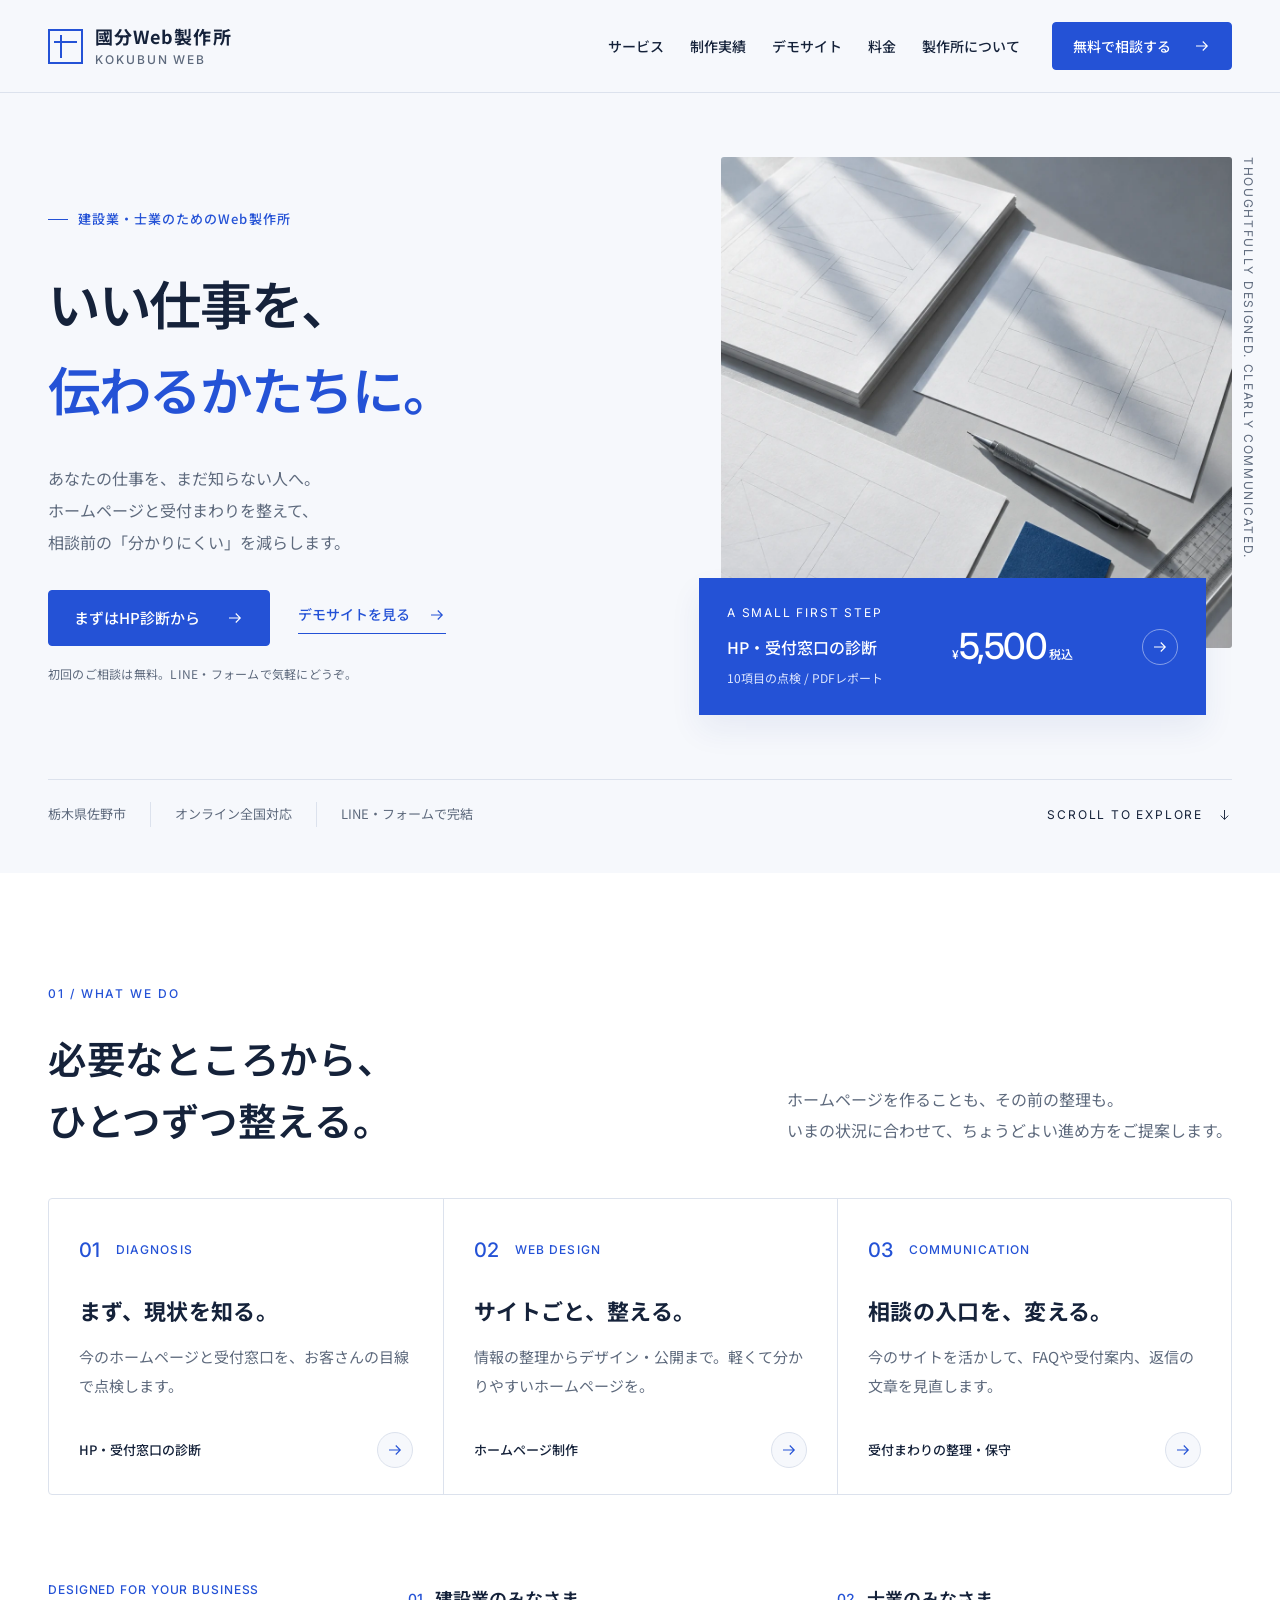
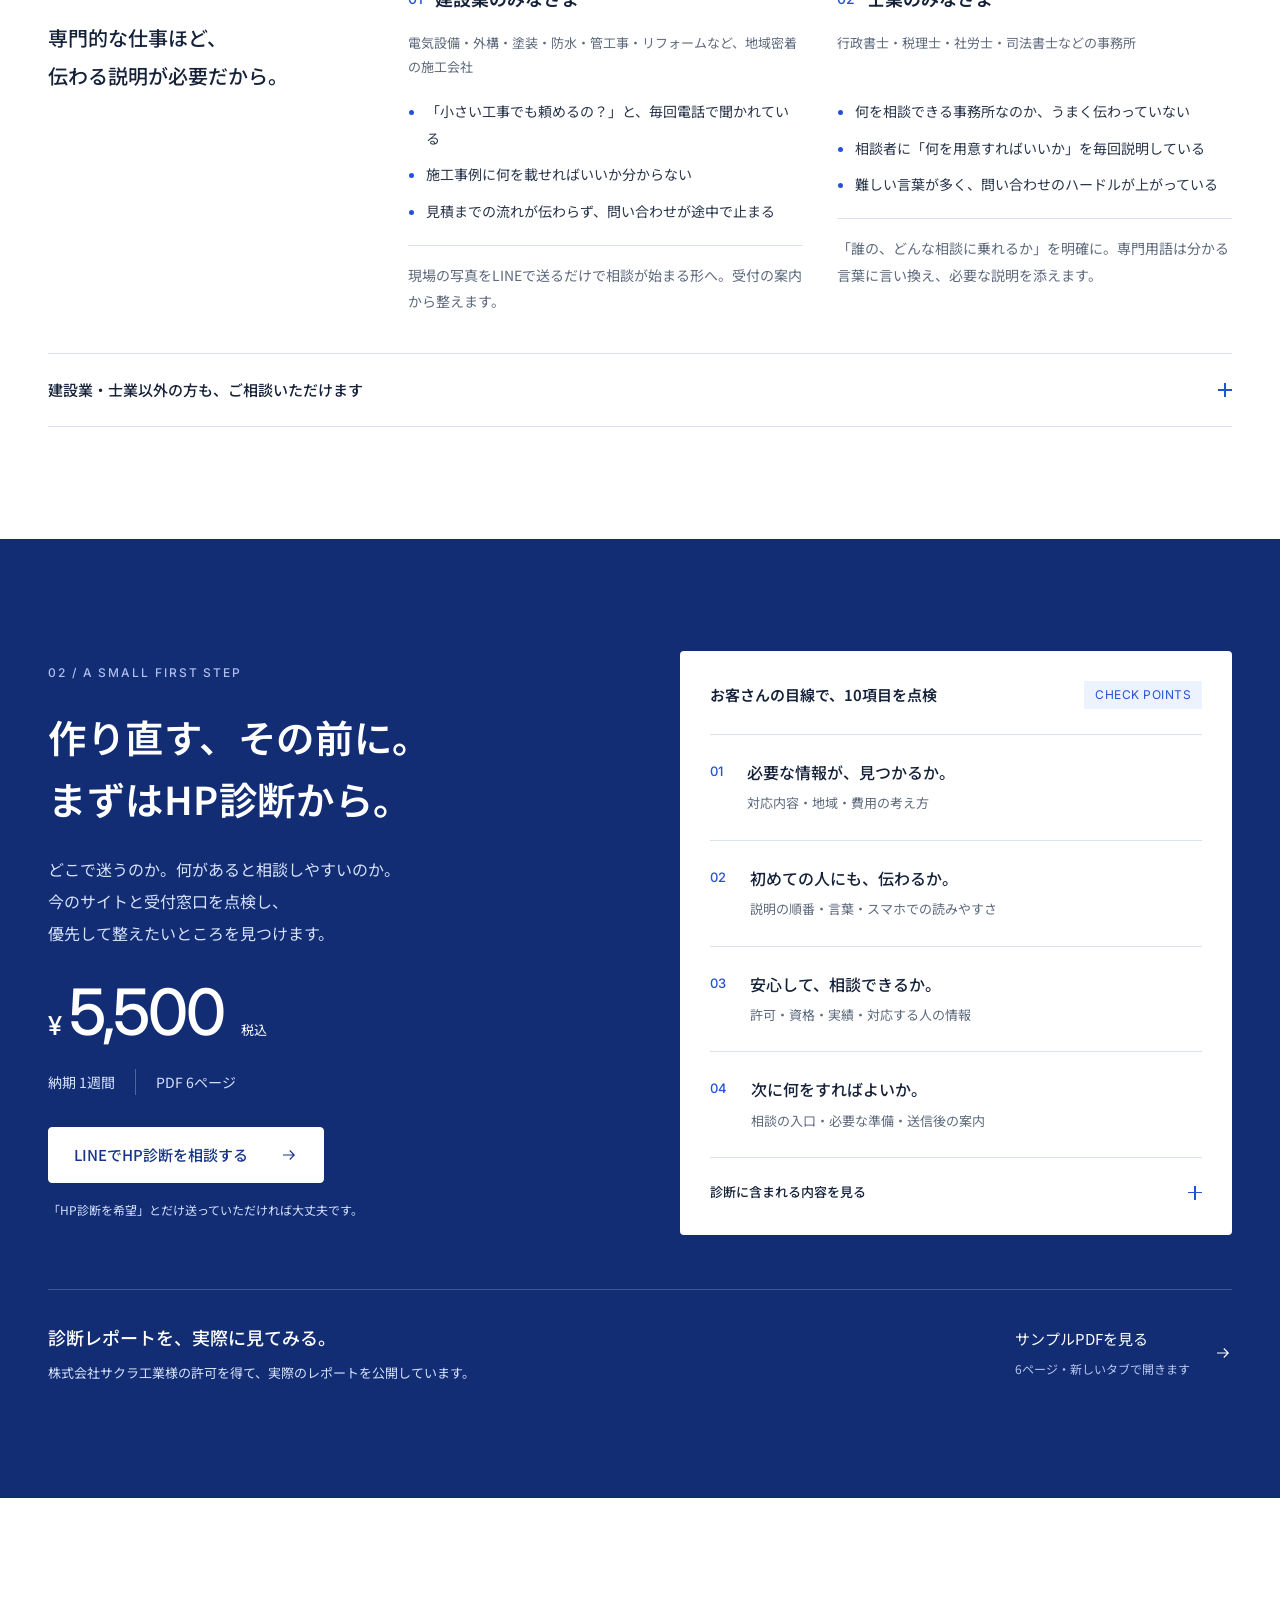
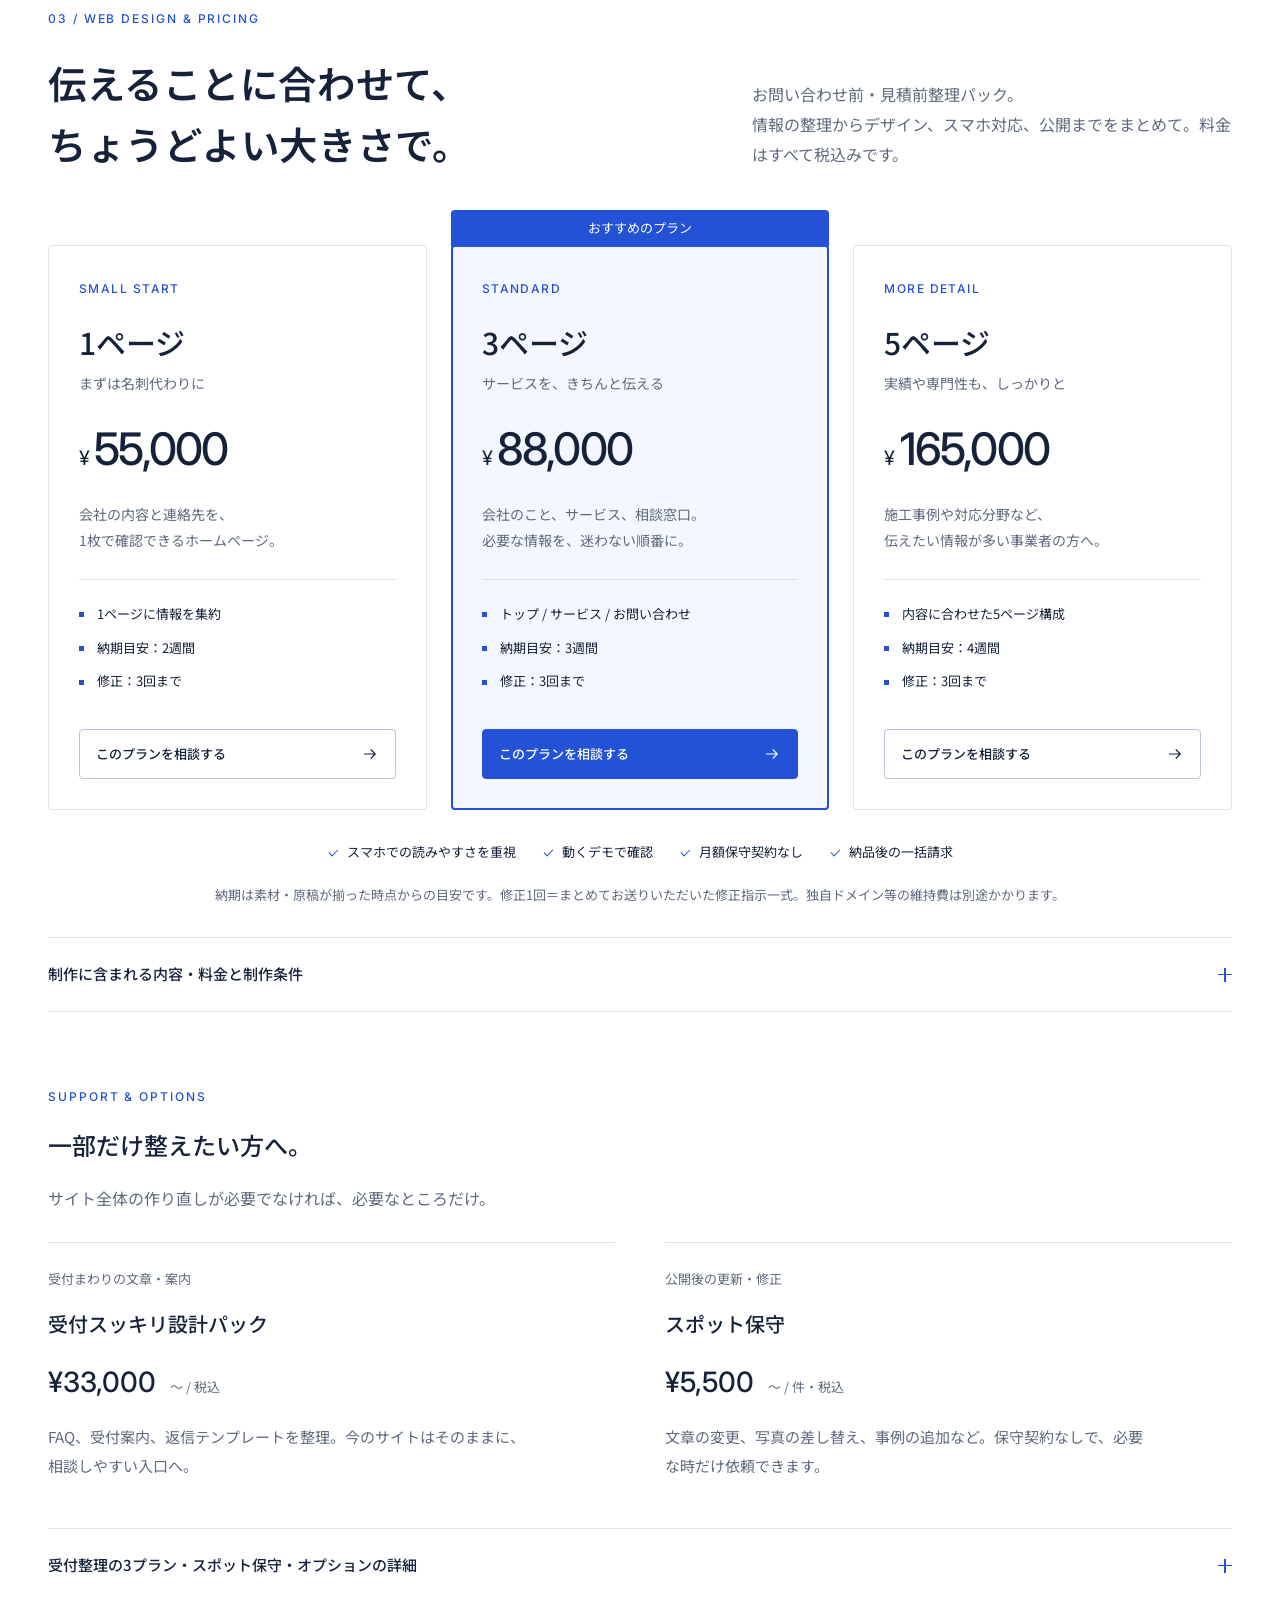
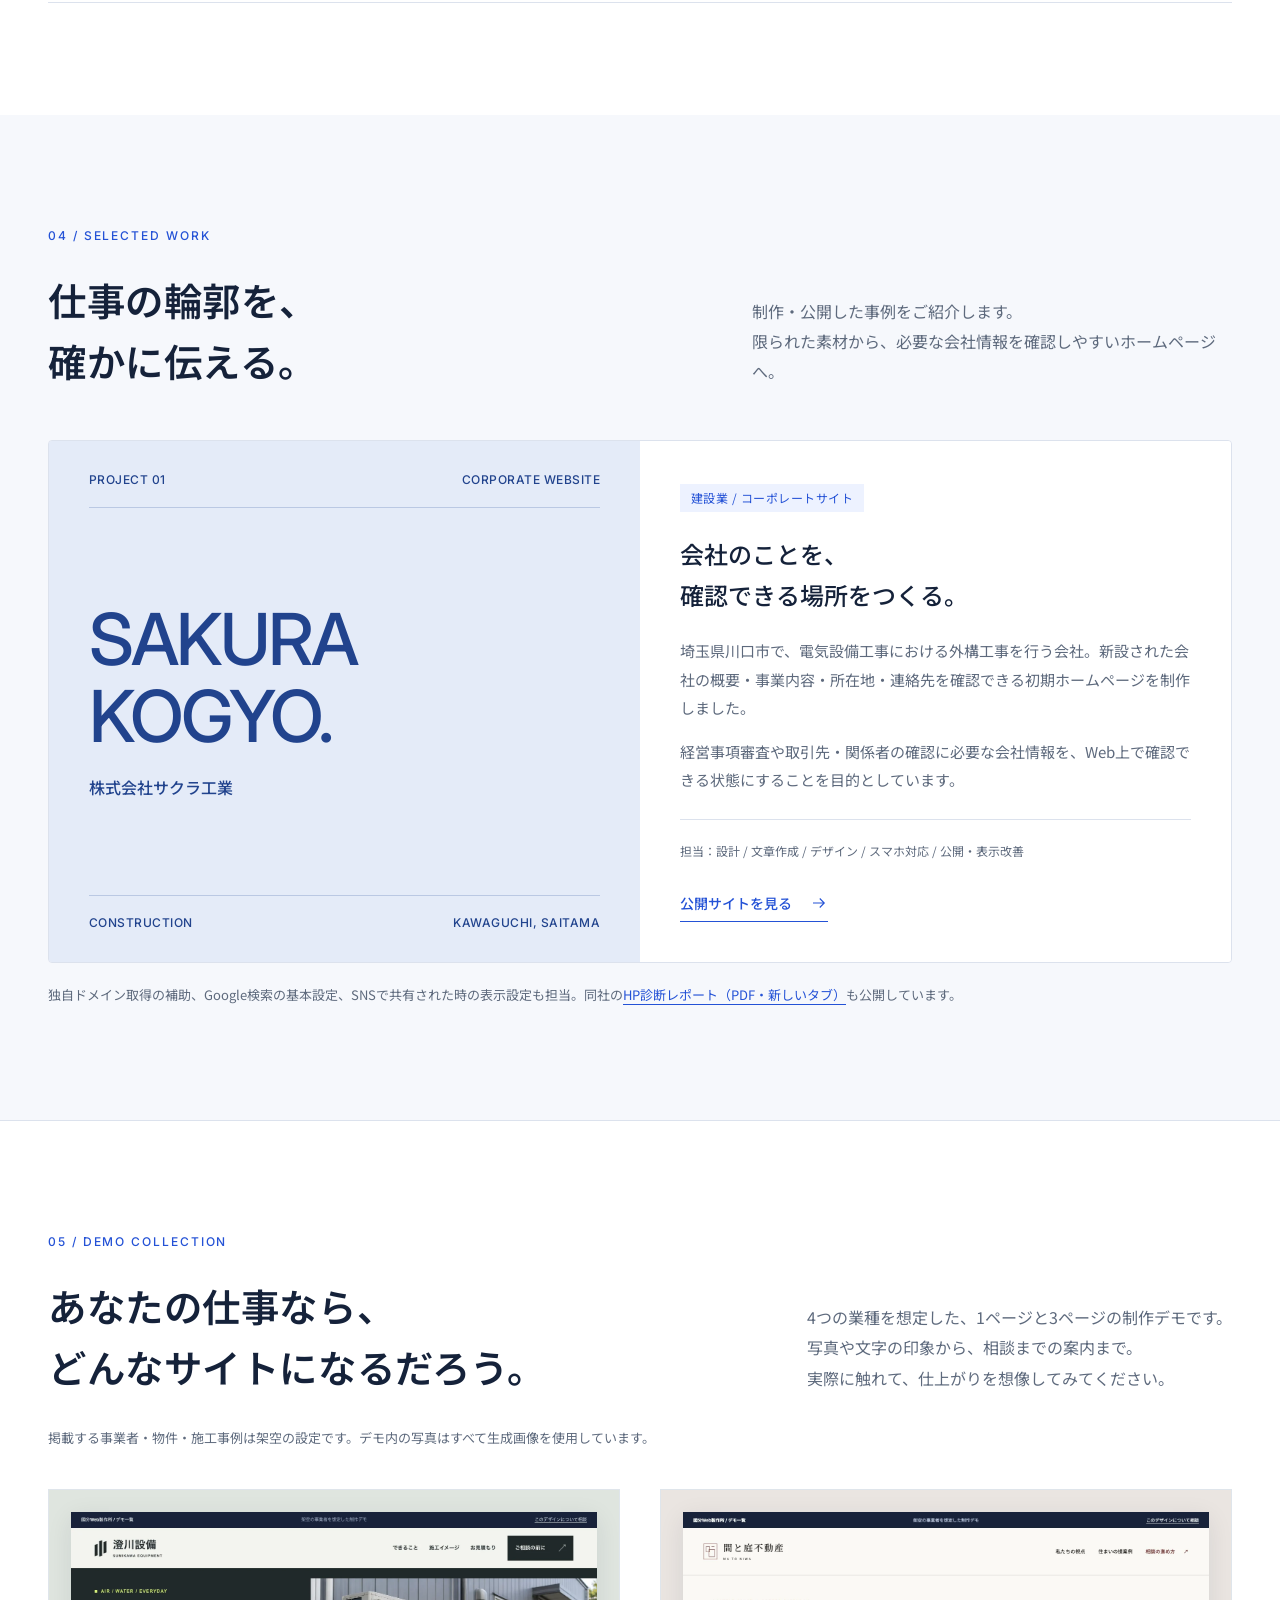
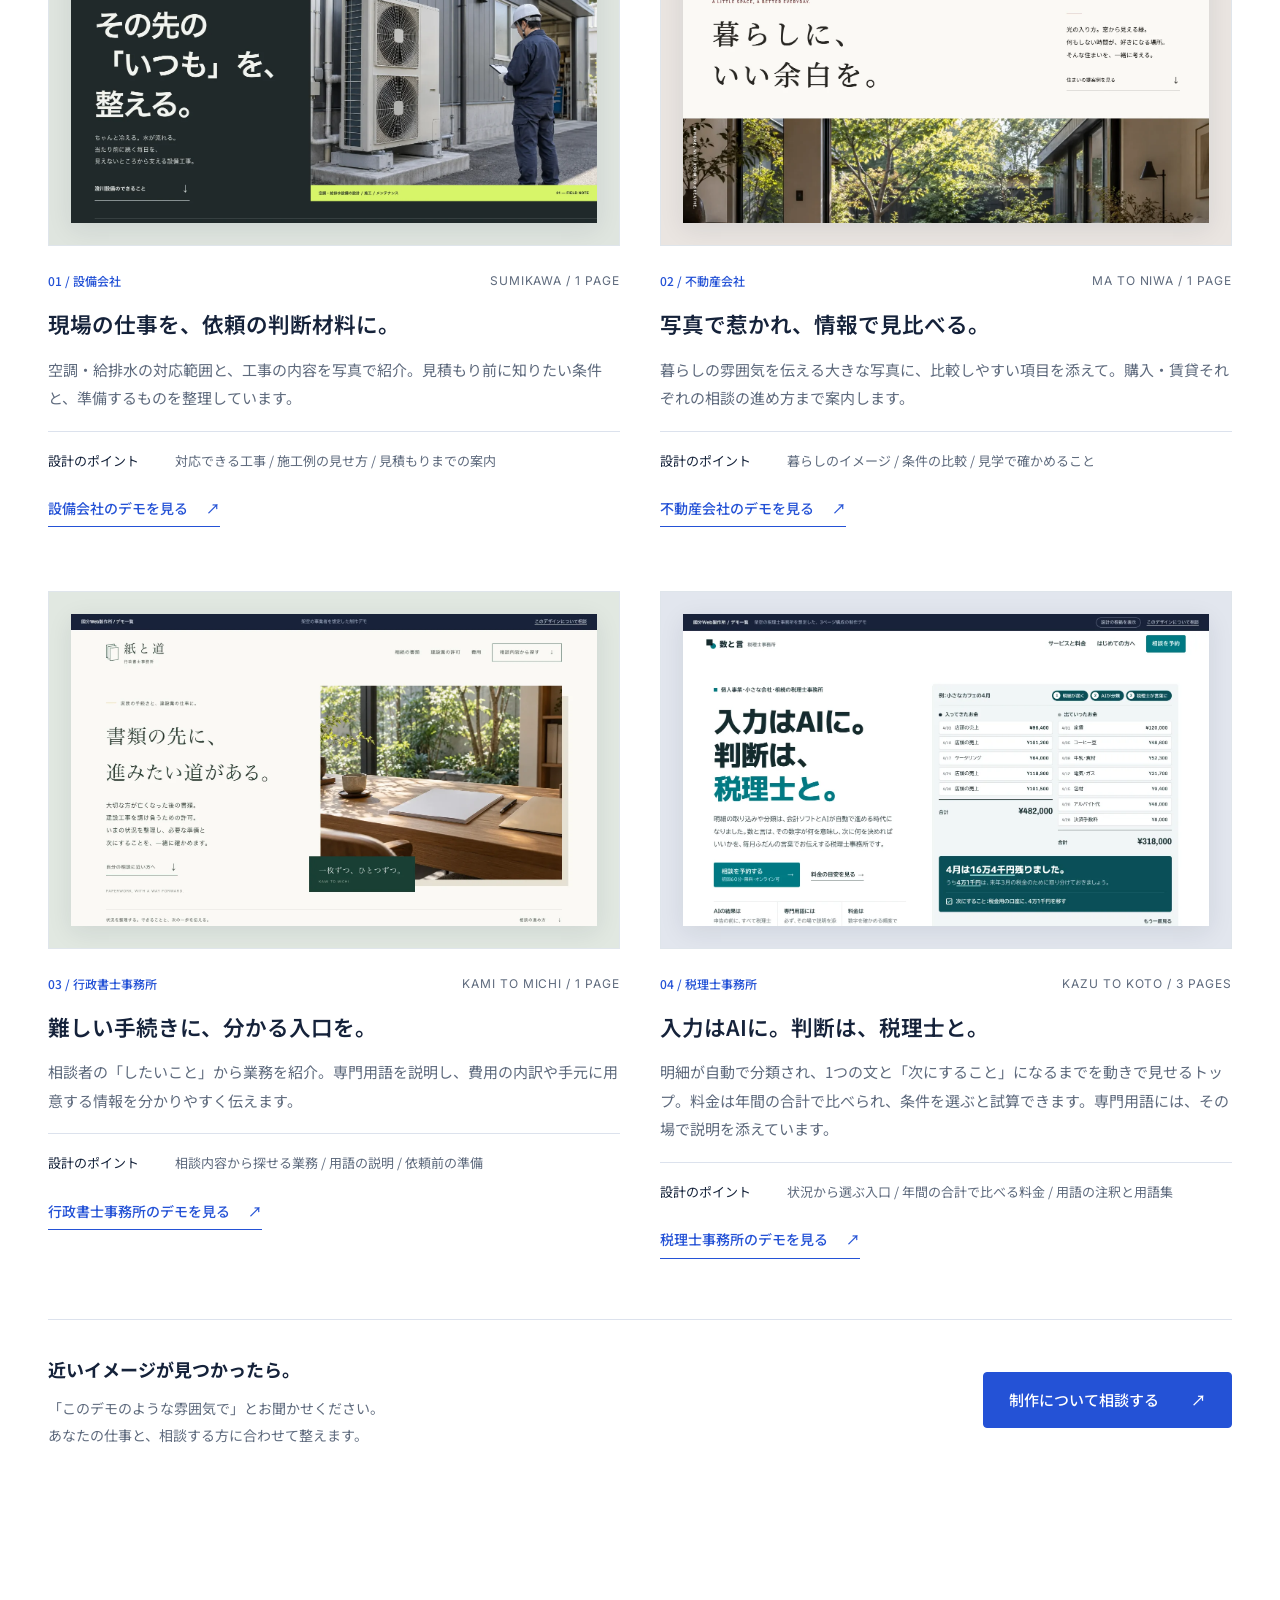
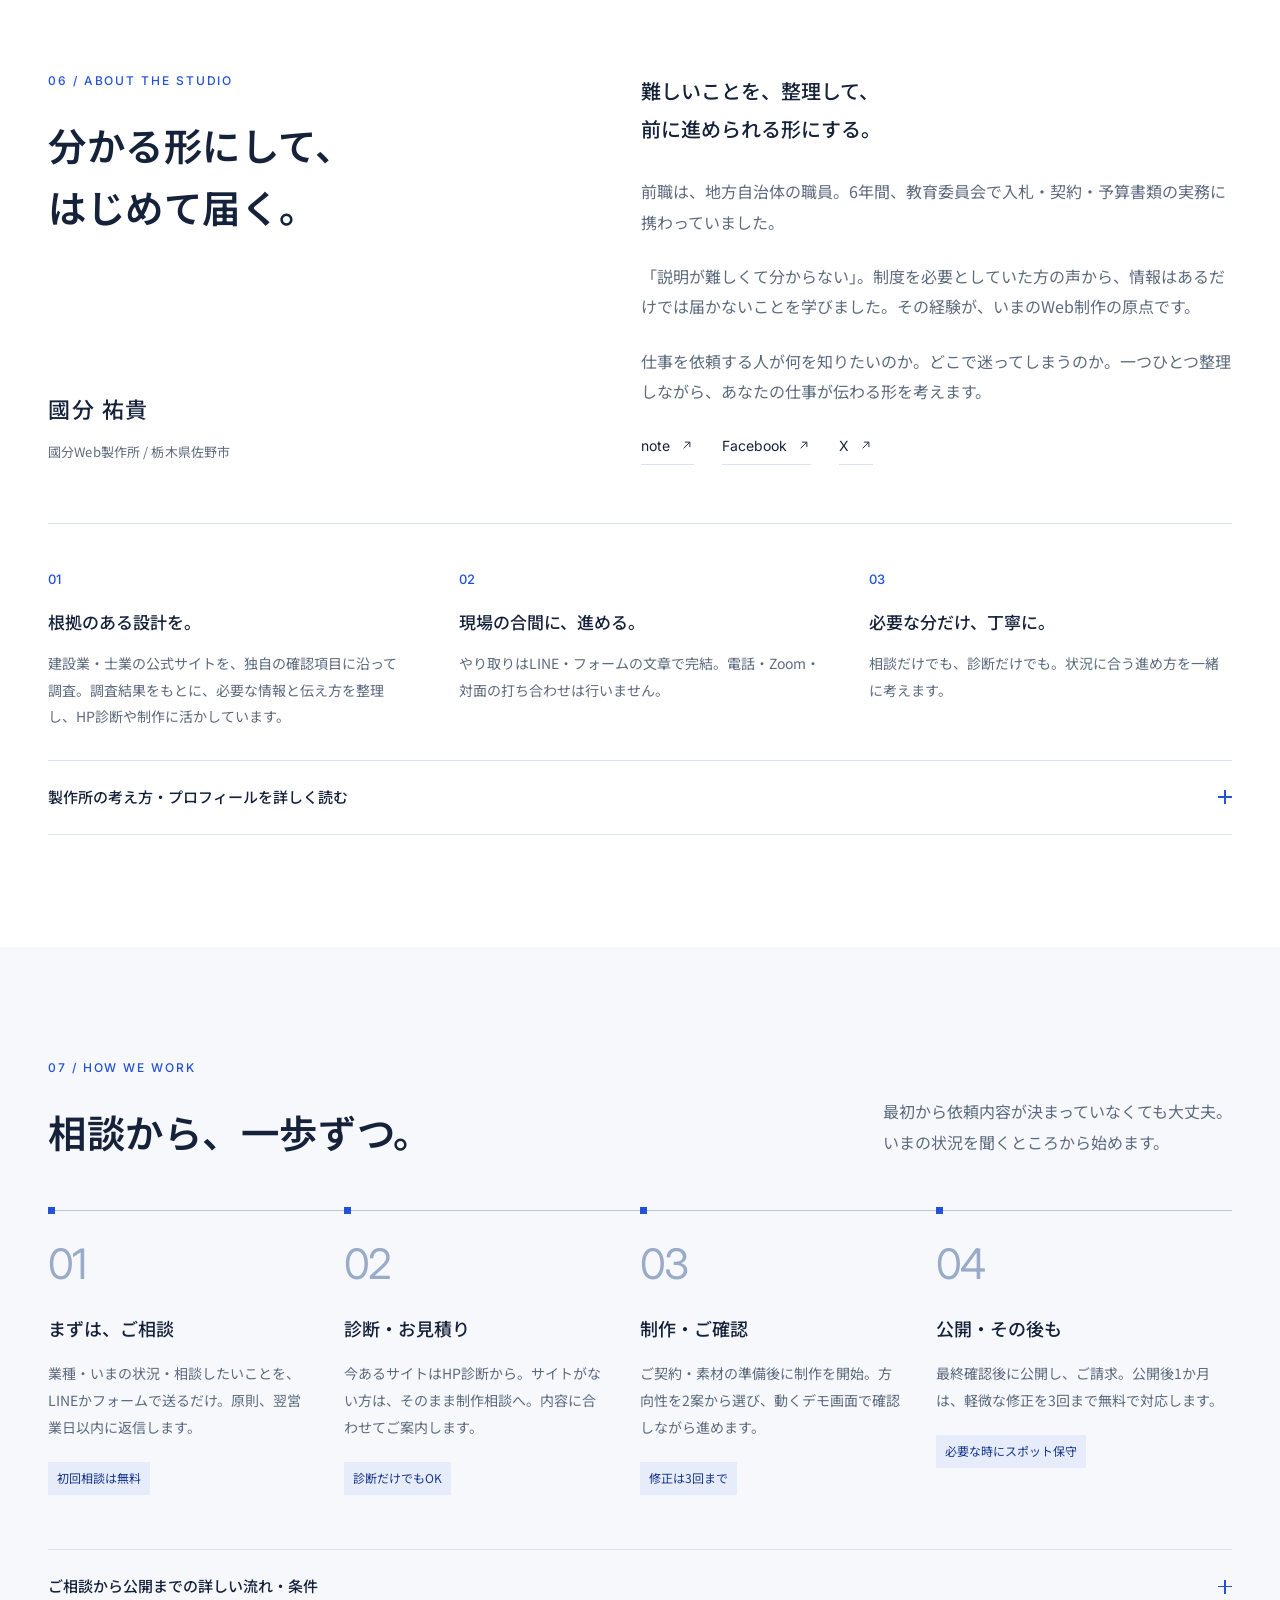
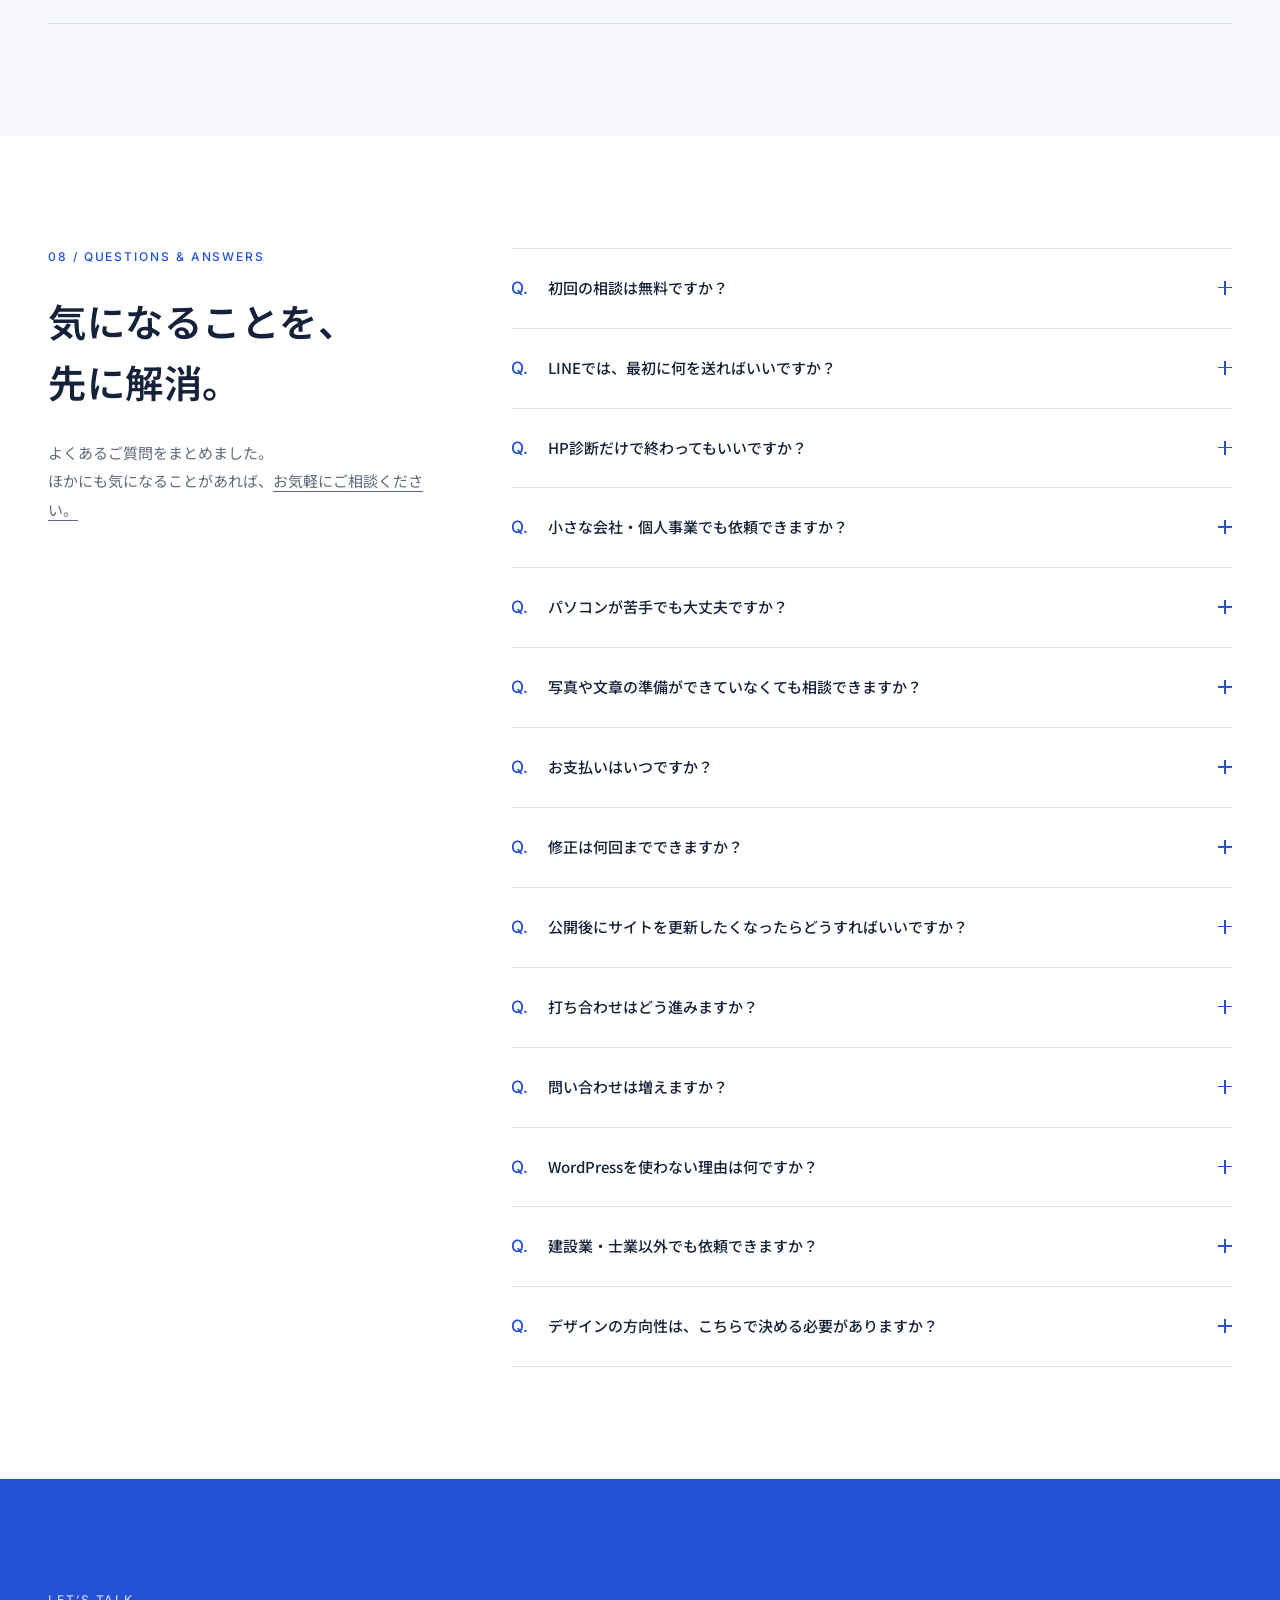
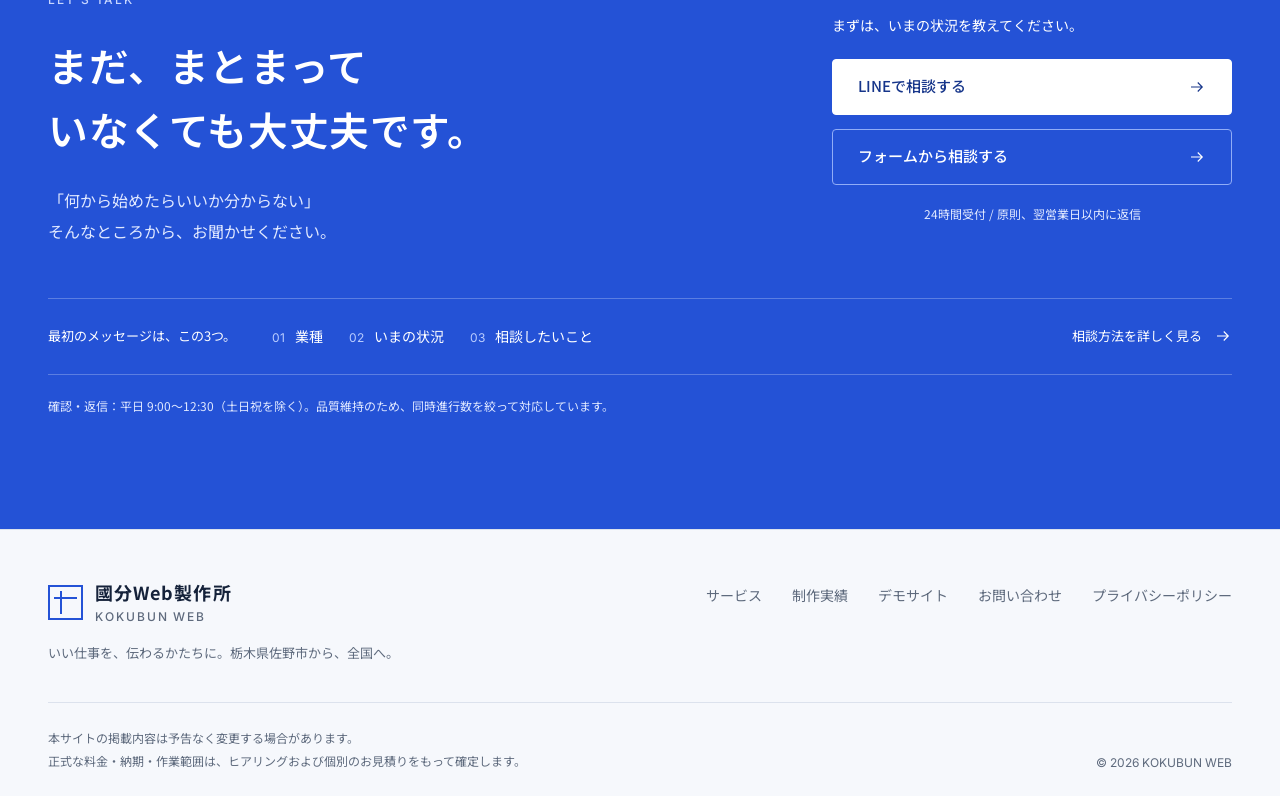
==== commit 59f11793: "Rebuild tax demo as a three-page tax accountant site Replace the one-page accounting demo with 数と言 税" ====
--- a/index.html
+++ b/index.html
@@ -354,13 +354,13 @@
 </section>
 <section class="section demos-section" id="demos" aria-labelledby="demos-title">
   <div class="wrap">
-    <div class="section-top"><div class="section-head"><p class="section-kicker">05 / DEMO COLLECTION</p><h2 class="section-title" id="demos-title">あなたの仕事なら、<br><span>どんなサイトに</span><span>なるだろう。</span></h2></div><p class="section-intro">4つの業種を想定した、1ページの制作デモです。<br>写真や文字の印象から、相談までの案内まで。<br>実際に触れて、仕上がりを想像してみてください。</p></div>
+    <div class="section-top"><div class="section-head"><p class="section-kicker">05 / DEMO COLLECTION</p><h2 class="section-title" id="demos-title">あなたの仕事なら、<br><span>どんなサイトに</span><span>なるだろう。</span></h2></div><p class="section-intro">4つの業種を想定した、1ページと3ページの制作デモです。<br>写真や文字の印象から、相談までの案内まで。<br>実際に触れて、仕上がりを想像してみてください。</p></div>
     <p class="demo-collection-note">掲載する事業者・物件・施工事例は架空の設定です。デモ内の写真はすべて生成画像を使用しています。</p>
     <div class="demo-grid">
       <article class="demo-card"><a class="demo-preview" href="demos/equipment/" aria-label="設備会社・澄川設備のデモサイトを見る"><img src="assets/img/demo-equipment.webp" width="1440" height="1000" loading="lazy" alt="澄川設備デモの画面。大きな白い見出しと現場の写真を使った、黒とライム色のデザイン"></a><div class="demo-card-meta"><span>01 / 設備会社</span><span>SUMIKAWA / 1 PAGE</span></div><h3>現場の仕事を、依頼の判断材料に。</h3><p>空調・給排水の対応範囲と、工事の内容を写真で紹介。見積もり前に知りたい条件と、準備するものを整理しています。</p><dl class="demo-design-point"><dt>設計のポイント</dt><dd>対応できる工事 / 施工例の見せ方 / 見積もりまでの案内</dd></dl><a href="demos/equipment/" class="text-link">設備会社のデモを見る <span aria-hidden="true">↗</span></a></article>
       <article class="demo-card"><a class="demo-preview" href="demos/real-estate/" aria-label="不動産会社・間と庭不動産のデモサイトを見る"><img src="assets/img/demo-real-estate.webp" width="1440" height="1000" loading="lazy" alt="間と庭不動産デモの画面。庭につながる住まいの写真と余白を大切にしたデザイン"></a><div class="demo-card-meta"><span>02 / 不動産会社</span><span>MA TO NIWA / 1 PAGE</span></div><h3>写真で惹かれ、情報で見比べる。</h3><p>暮らしの雰囲気を伝える大きな写真に、比較しやすい項目を添えて。購入・賃貸それぞれの相談の進め方まで案内します。</p><dl class="demo-design-point"><dt>設計のポイント</dt><dd>暮らしのイメージ / 条件の比較 / 見学で確かめること</dd></dl><a href="demos/real-estate/" class="text-link">不動産会社のデモを見る <span aria-hidden="true">↗</span></a></article>
       <article class="demo-card"><a class="demo-preview" href="demos/legal/" aria-label="紙と道 行政書士事務所のデモサイトを見る"><img src="assets/img/demo-legal.webp" width="1440" height="1000" loading="lazy" alt="紙と道 行政書士事務所デモの画面。緑と落ち着いた文字、相談机の写真を組み合わせたデザイン"></a><div class="demo-card-meta"><span>03 / 行政書士事務所</span><span>KAMI TO MICHI / 1 PAGE</span></div><h3>難しい手続きに、分かる入口を。</h3><p>相談者の「したいこと」から業務を紹介。専門用語を説明し、費用の内訳や手元に用意する情報を分かりやすく伝えます。</p><dl class="demo-design-point"><dt>設計のポイント</dt><dd>相談内容から探せる業務 / 用語の説明 / 依頼前の準備</dd></dl><a href="demos/legal/" class="text-link">行政書士事務所のデモを見る <span aria-hidden="true">↗</span></a></article>
-      <article class="demo-card"><a class="demo-preview" href="demos/tax/" aria-label="税理士事務所・青庭会計室のデモサイトを見る"><img src="assets/img/demo-tax.webp" width="1440" height="1000" loading="lazy" alt="青庭会計室デモの画面。大きな見出しと相談風景、紺色と朱色を使ったデザイン"></a><div class="demo-card-meta"><span>04 / 税理士事務所</span><span>AONIWA / 1 PAGE</span></div><h3>任せる範囲も、費用の考え方も。</h3><p>事業の段階に合わせて、相談の入口を用意。お任せいただく作業と役割、見積もりで確認する内容を明確にしています。</p><dl class="demo-design-point"><dt>設計のポイント</dt><dd>状況に合う支援 / 費用が変わる要因 / 最初に伝える情報</dd></dl><a href="demos/tax/" class="text-link">税理士事務所のデモを見る <span aria-hidden="true">↗</span></a></article>
+      <article class="demo-card"><a class="demo-preview" href="demos/tax/" aria-label="税理士事務所・数と言 税理士事務所のデモサイトを見る"><img src="assets/img/demo-tax.webp" width="1440" height="1000" loading="lazy" alt="数と言 税理士事務所デモの画面。白と黒と朱の配色で、大きな見出しの横に、明細が自動で分類されて1つの文になるまでの図を置いたデザイン"></a><div class="demo-card-meta"><span>04 / 税理士事務所</span><span>KAZU TO KOTO / 3 PAGES</span></div><h3>入力はAIに。判断は、税理士と。</h3><p>明細が自動で分類され、1つの文と「次にすること」になるまでを動きで見せるトップ。料金は年間の合計で比べられ、条件を選ぶと試算できます。専門用語には、その場で説明を添えています。</p><dl class="demo-design-point"><dt>設計のポイント</dt><dd>状況から選ぶ入口 / 年間の合計で比べる料金 / 用語の注釈と用語集</dd></dl><a href="demos/tax/" class="text-link">税理士事務所のデモを見る <span aria-hidden="true">↗</span></a></article>
     </div>
     <div class="demo-collection-cta"><div><h3>近いイメージが見つかったら。</h3><p>「このデモのような雰囲気で」とお聞かせください。<br>あなたの仕事と、相談する方に合わせて整えます。</p></div><a class="btn btn-primary" href="contact.html">制作について相談する <span aria-hidden="true">↗</span></a></div>
   </div>
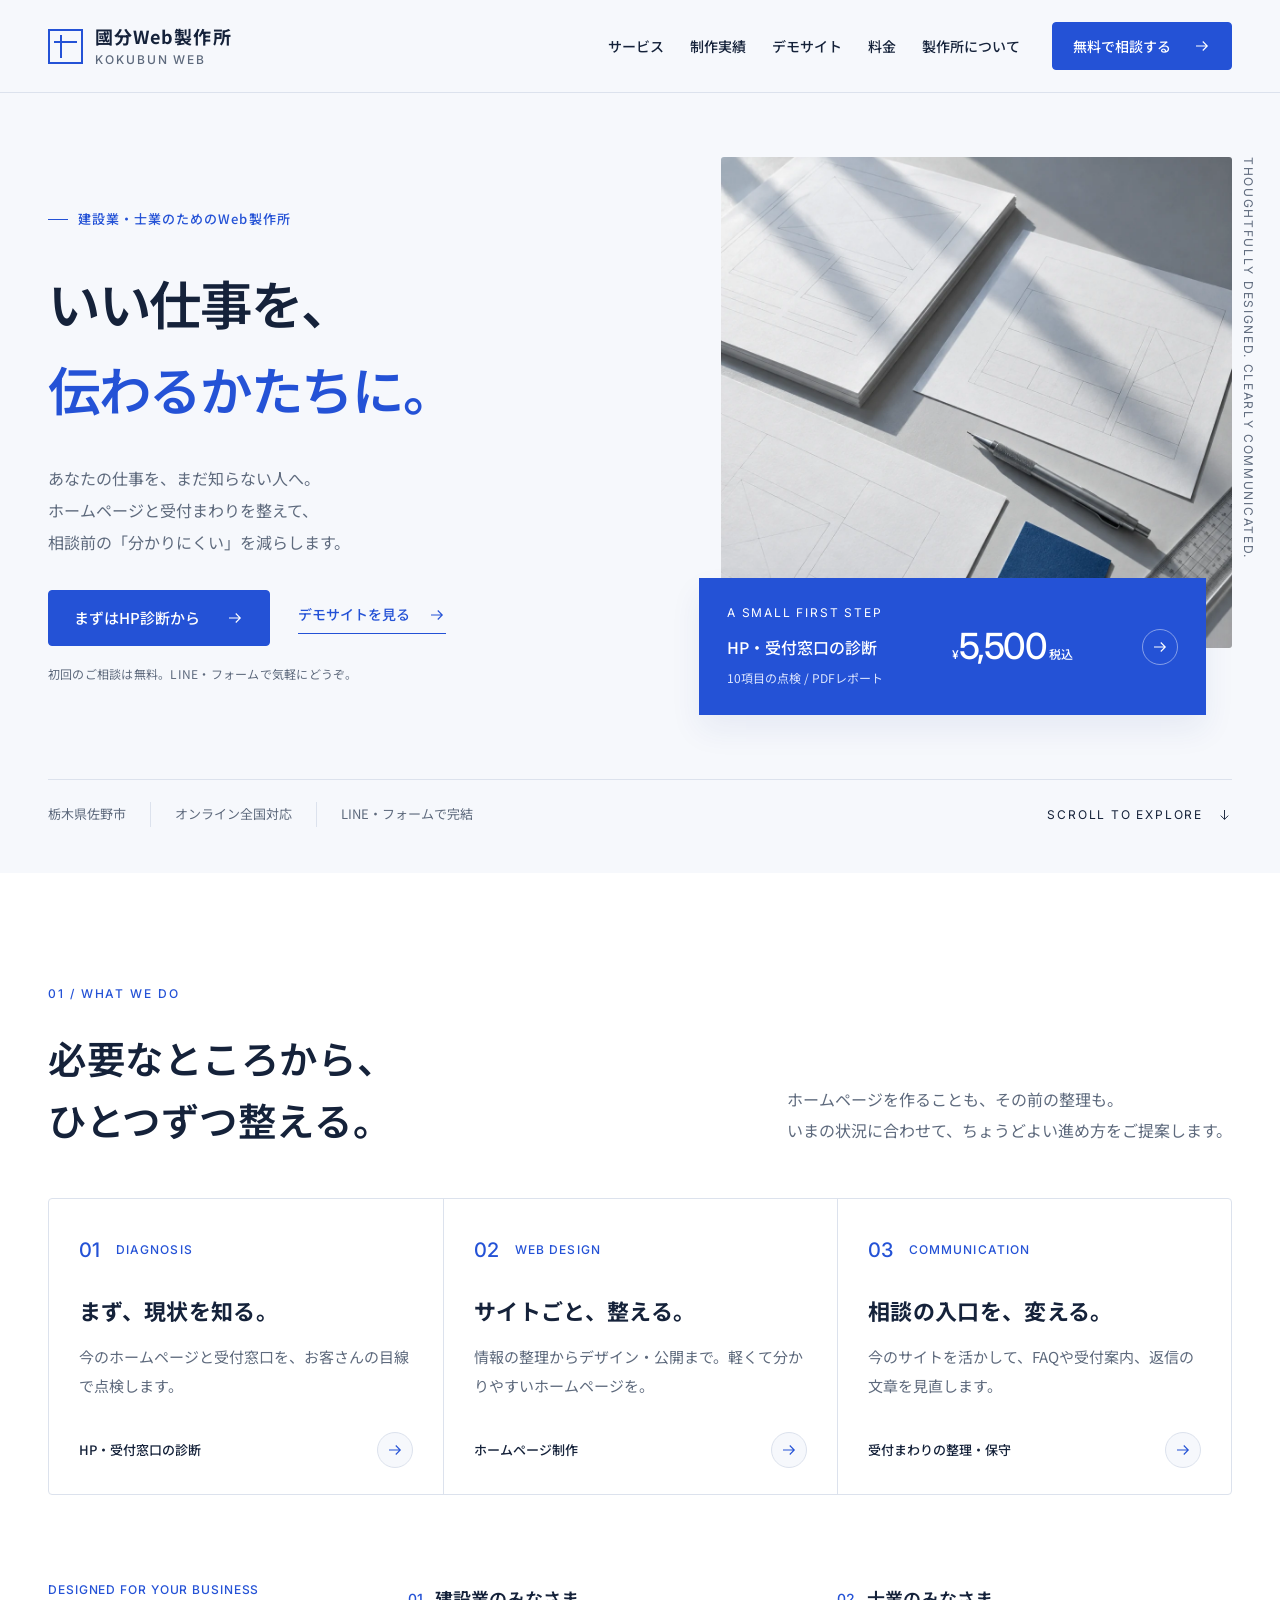
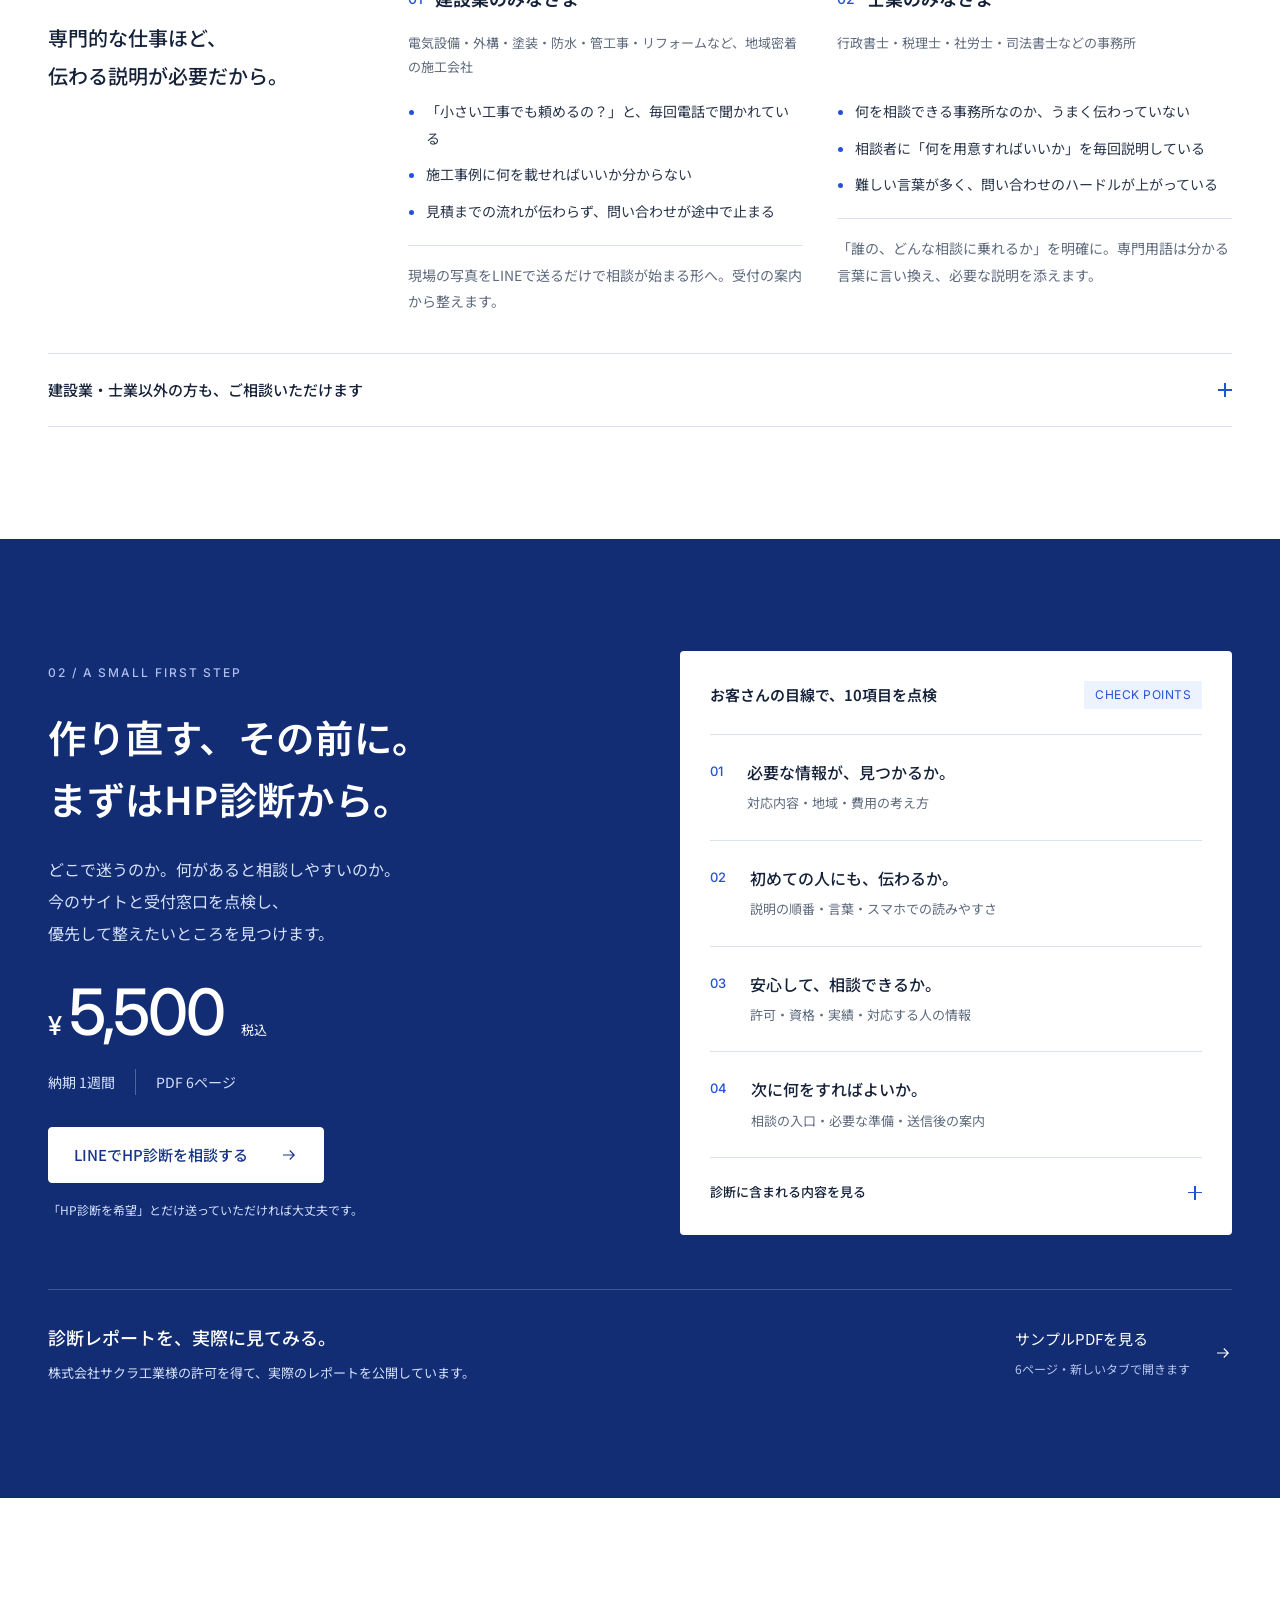
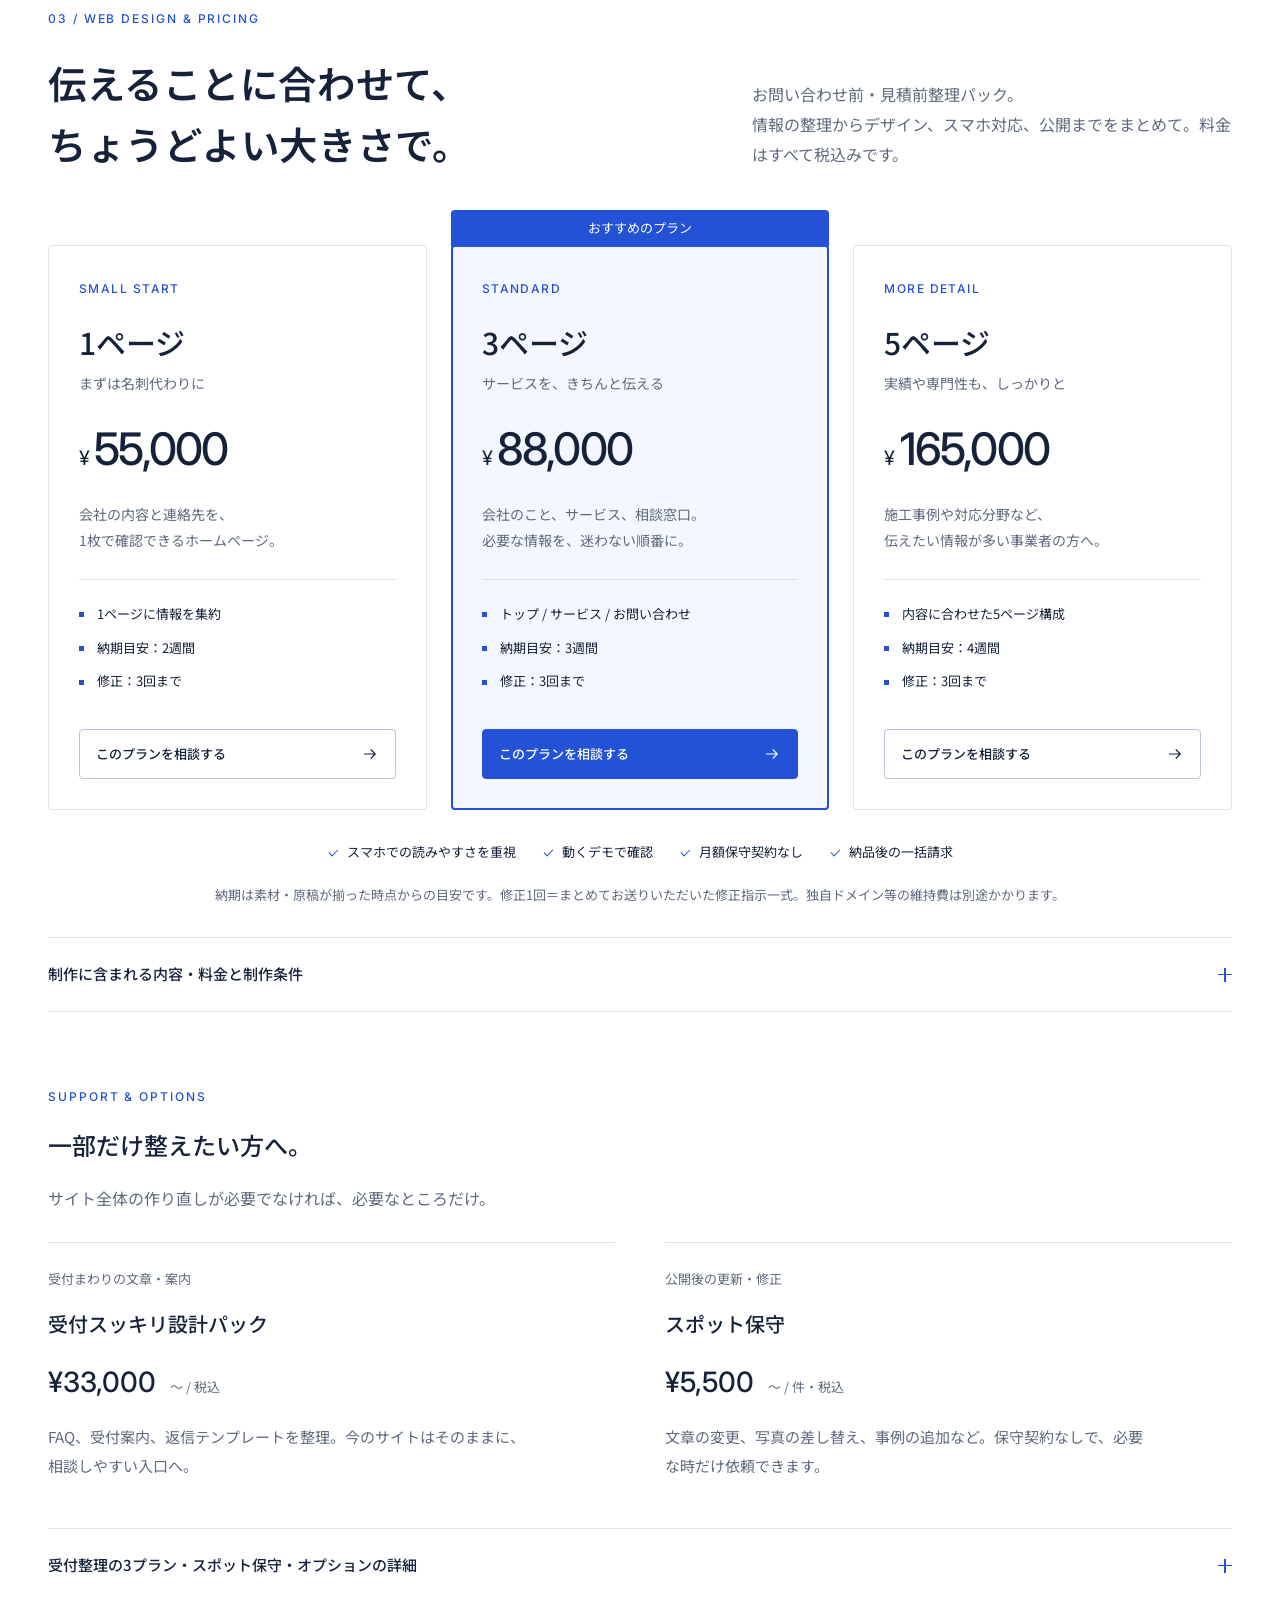
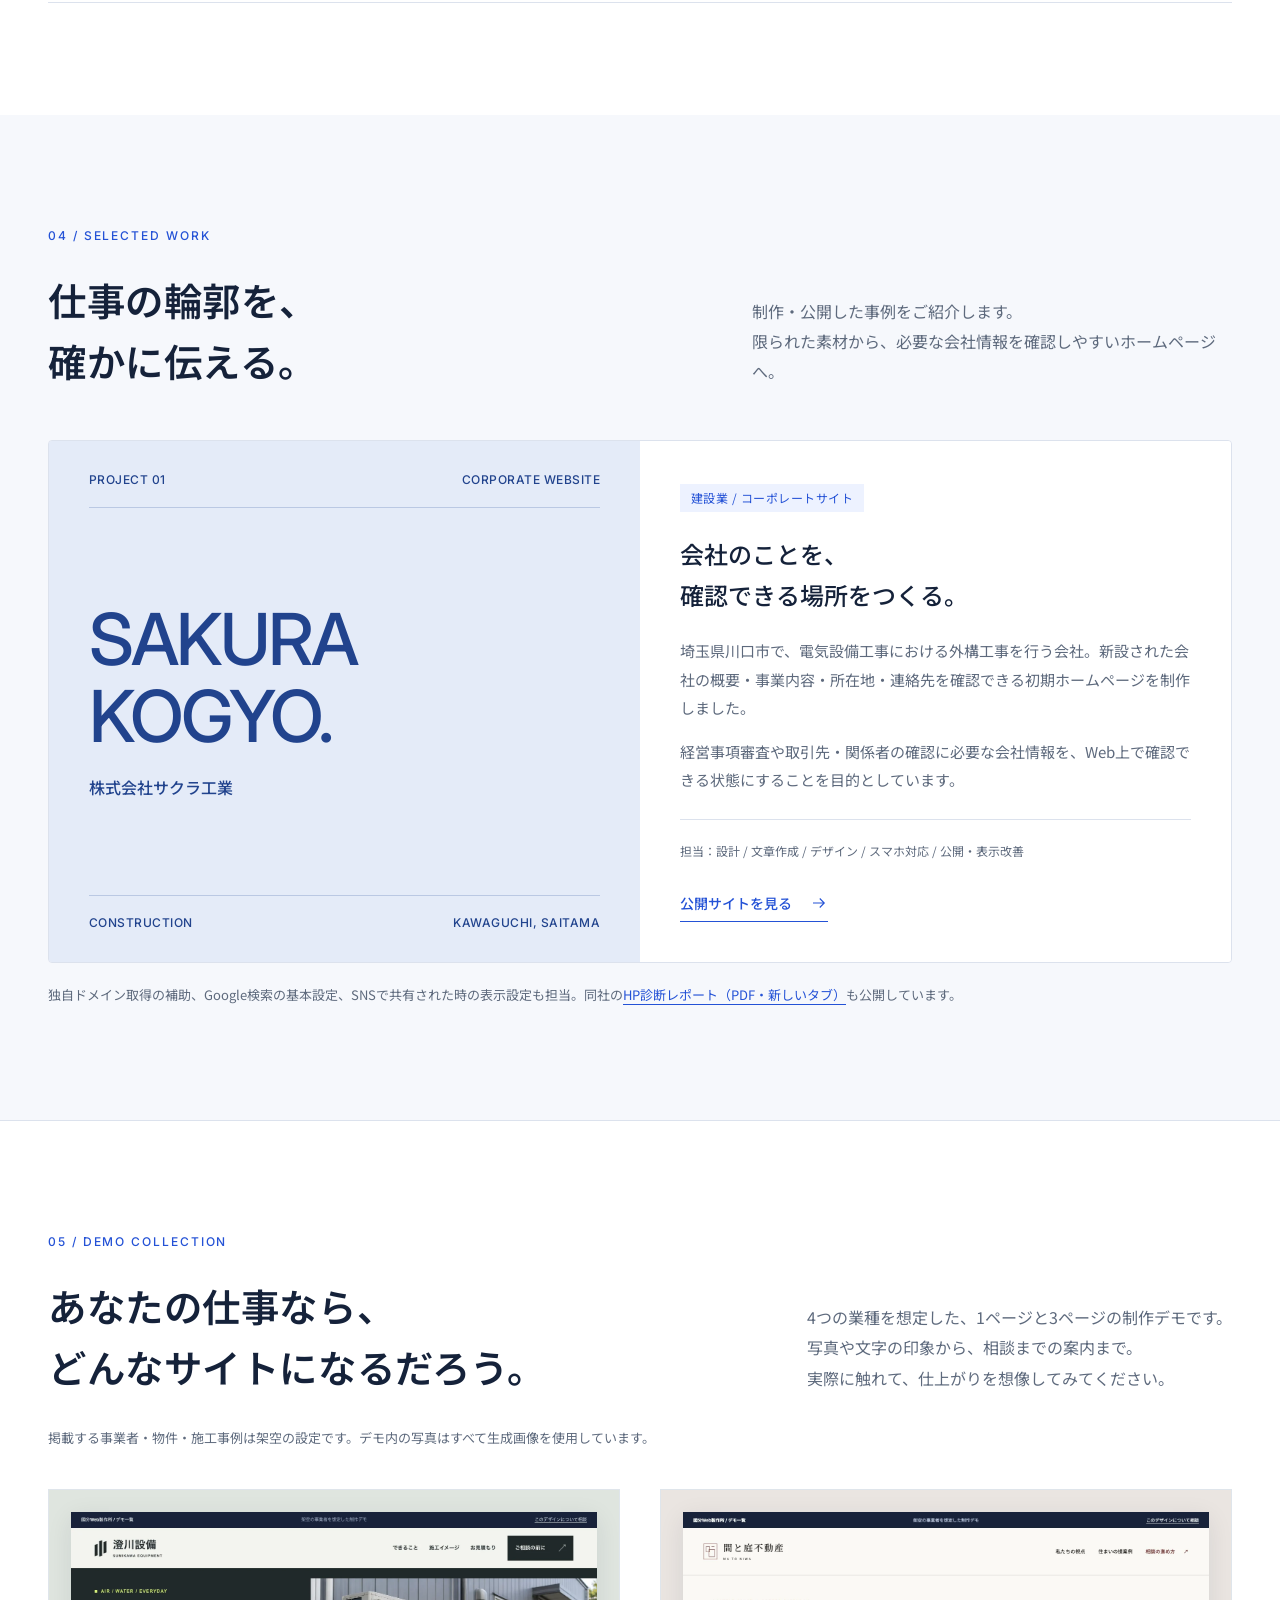
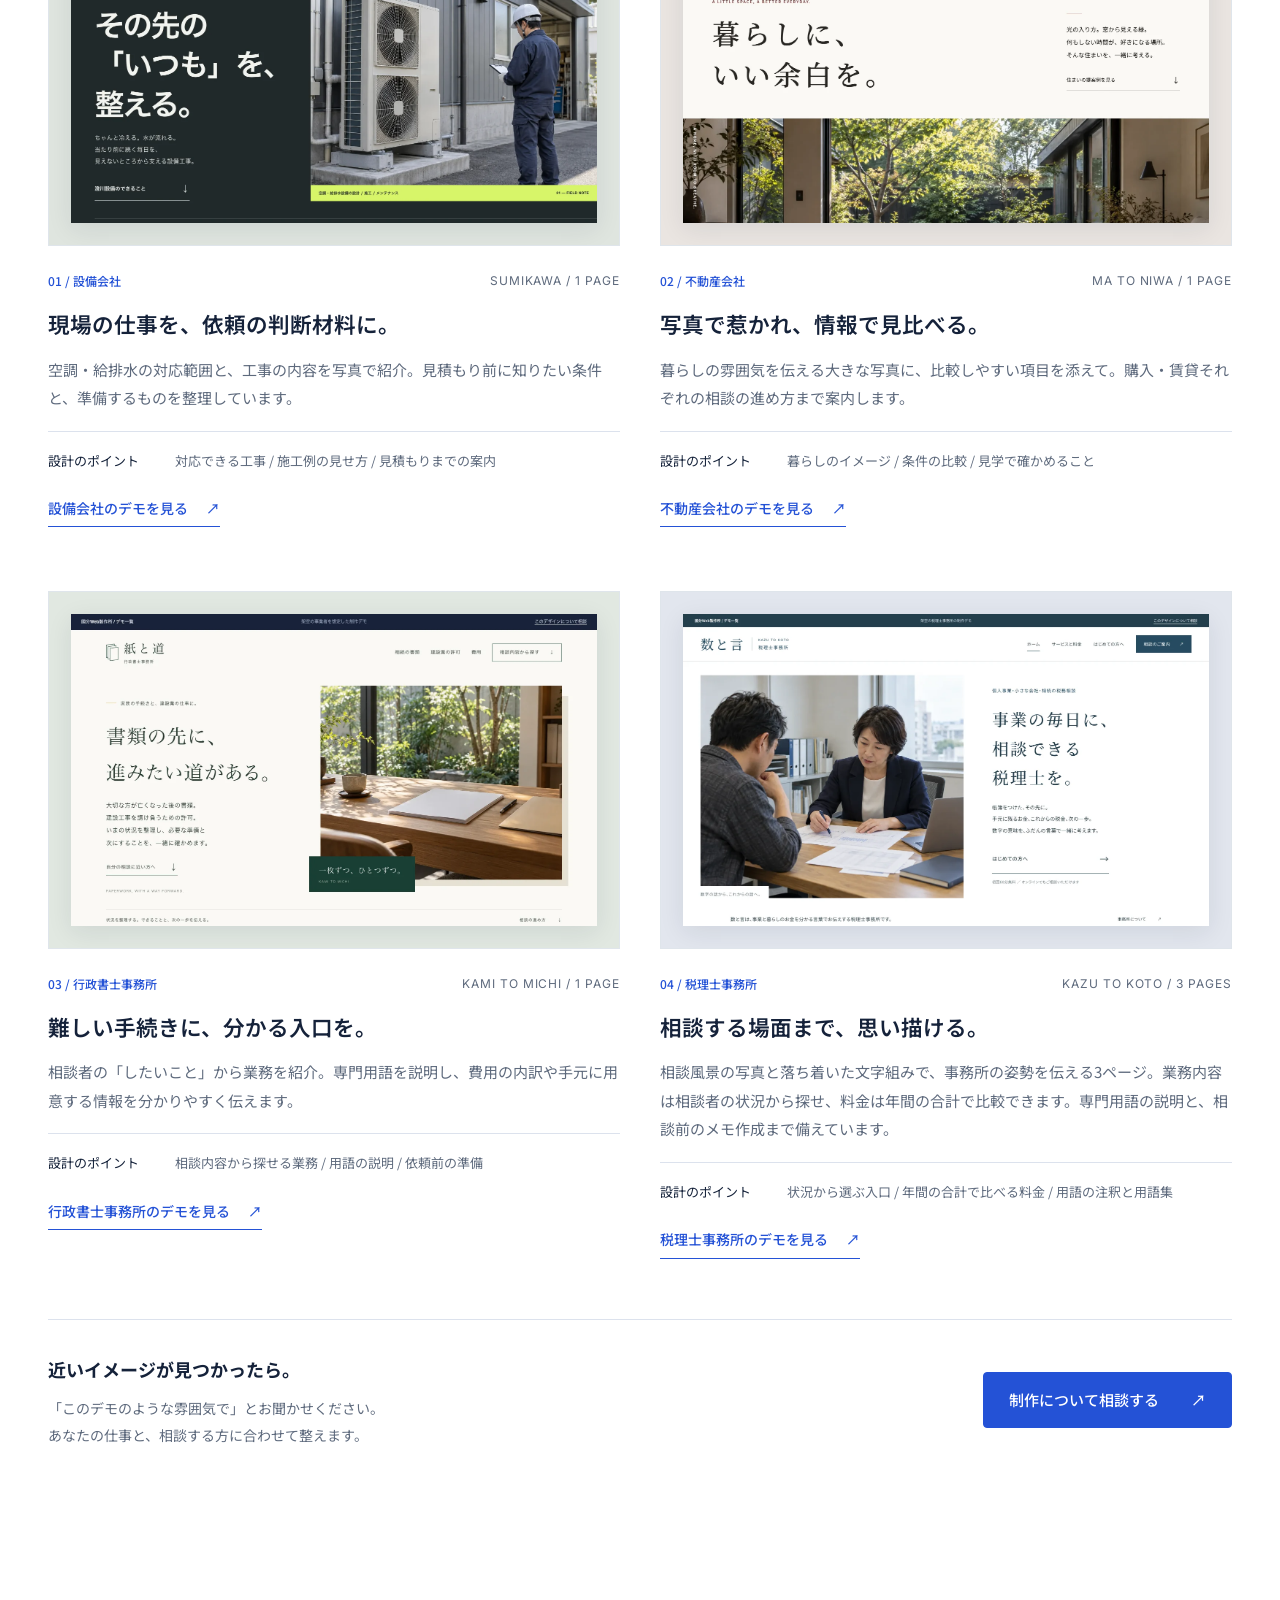
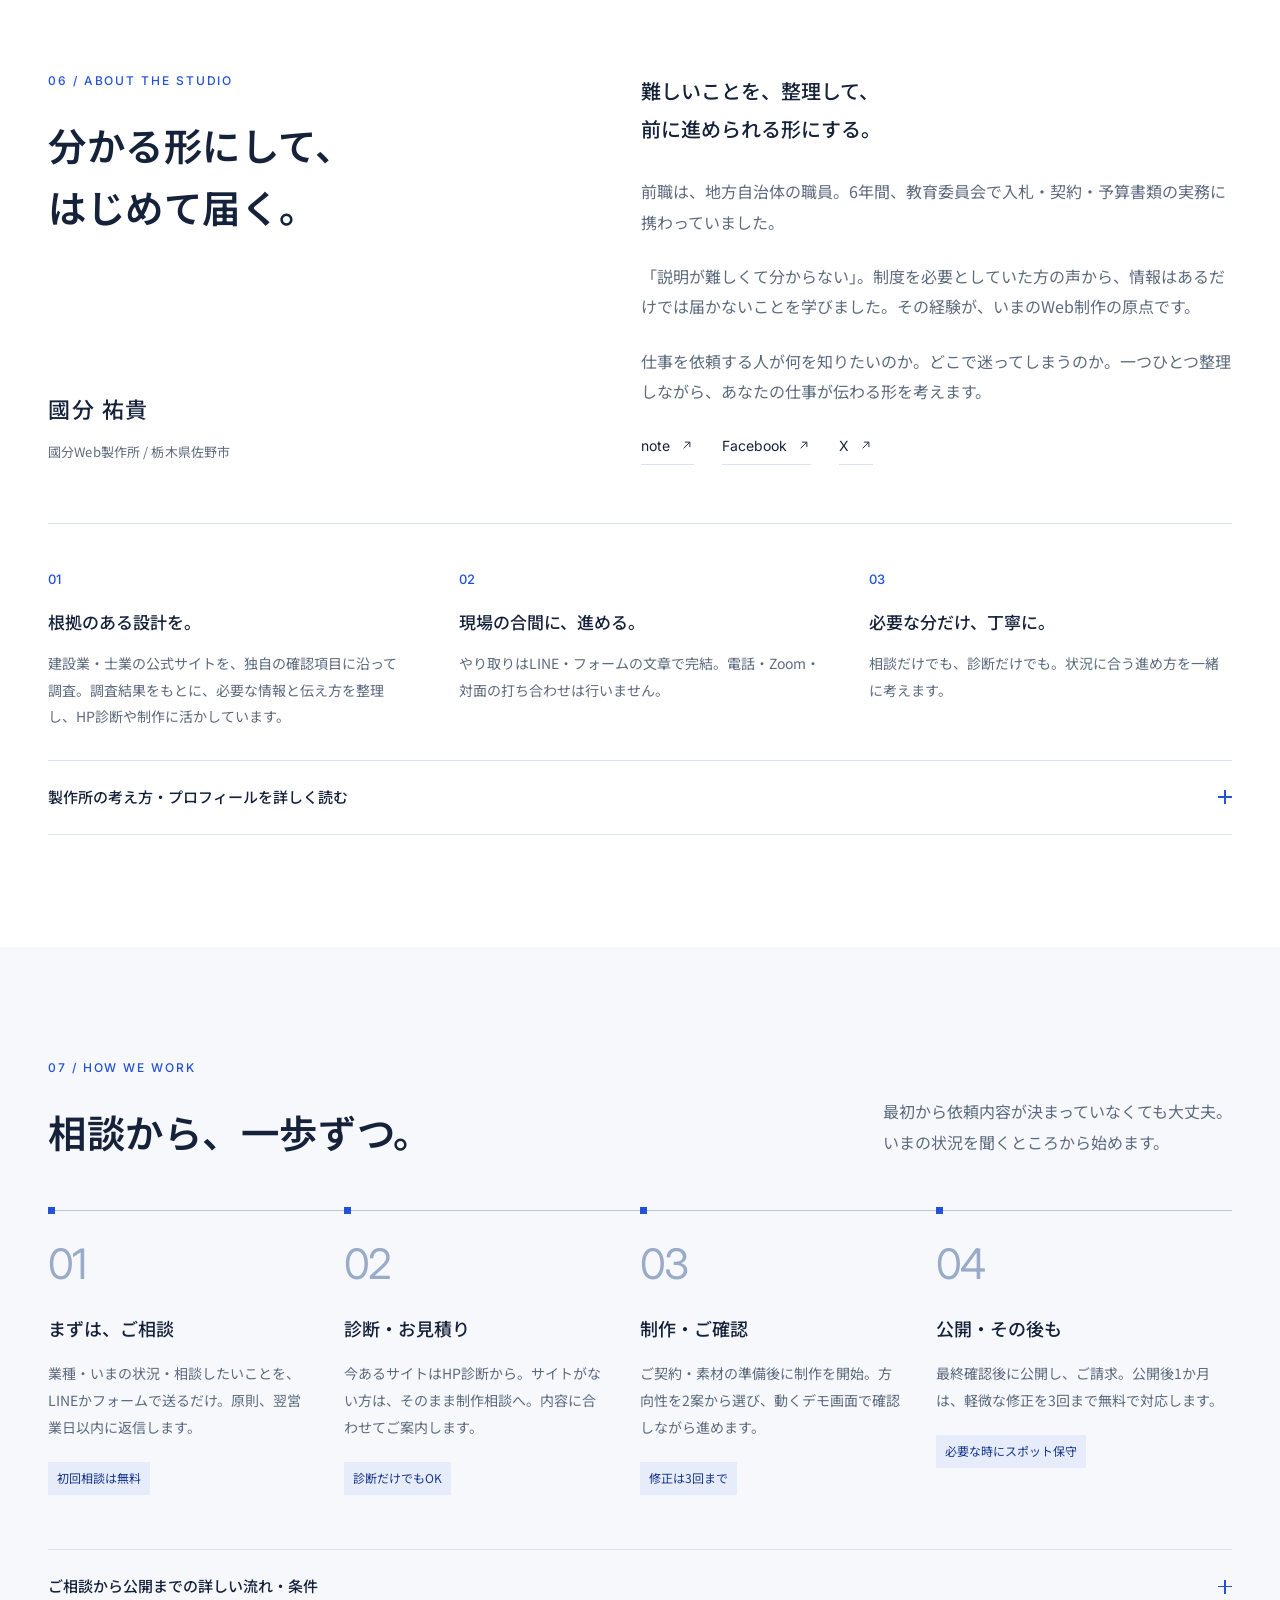
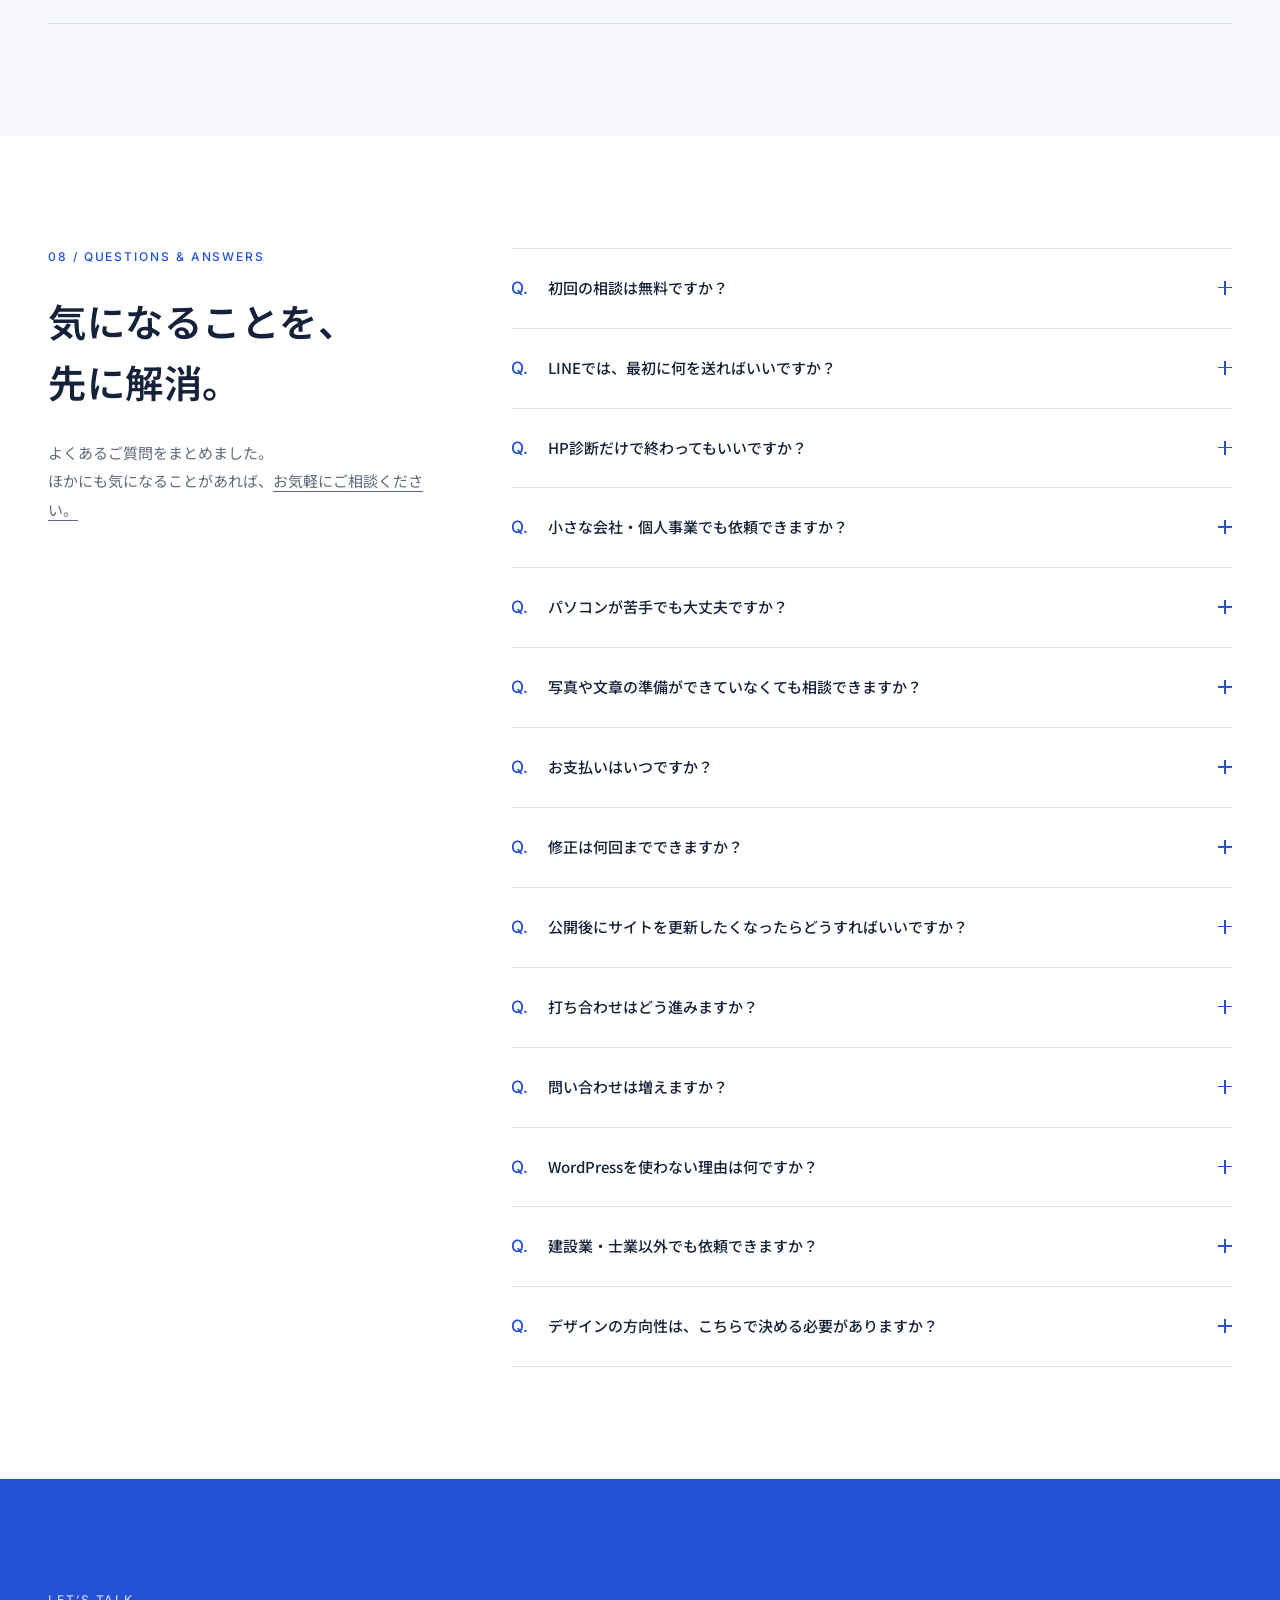
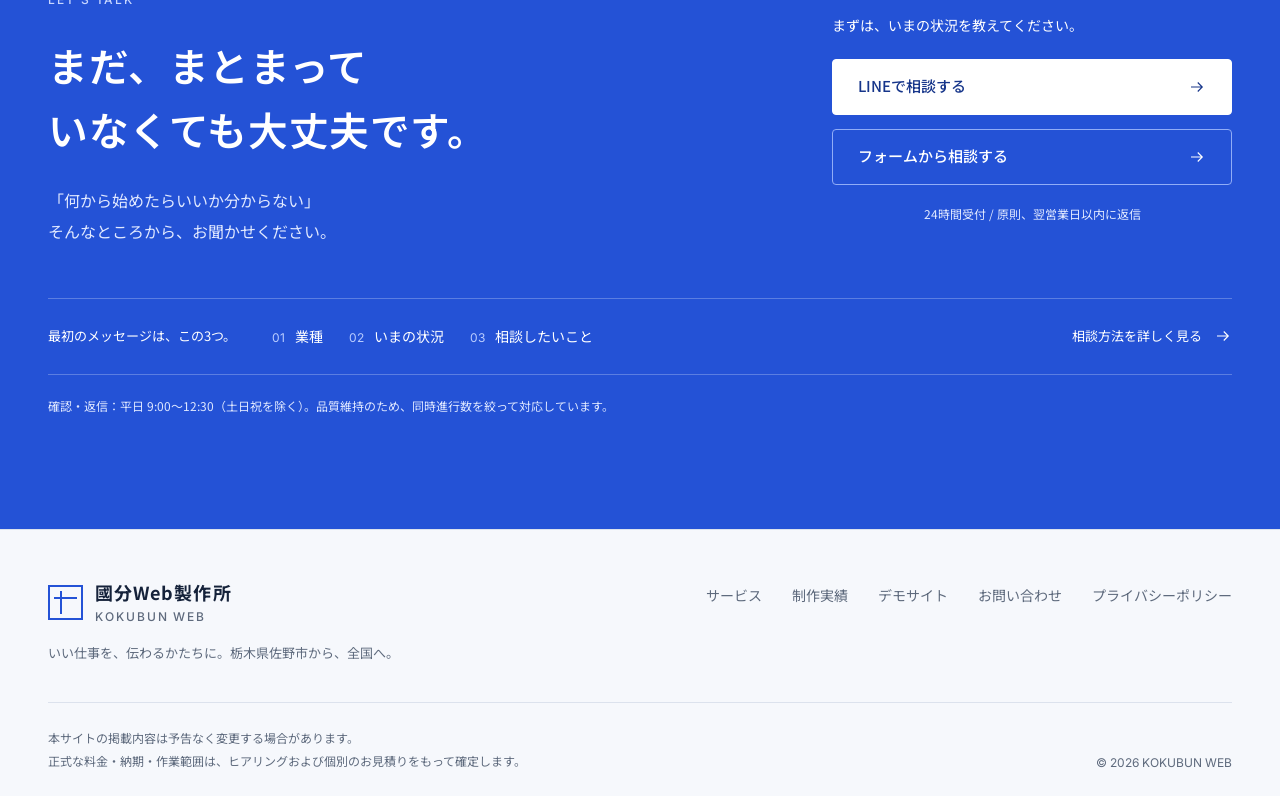
==== commit 0a501c9b: "Redesign tax demo with consultation photography and clear service guides" ====
--- a/index.html
+++ b/index.html
@@ -360,7 +360,7 @@
       <article class="demo-card"><a class="demo-preview" href="demos/equipment/" aria-label="設備会社・澄川設備のデモサイトを見る"><img src="assets/img/demo-equipment.webp" width="1440" height="1000" loading="lazy" alt="澄川設備デモの画面。大きな白い見出しと現場の写真を使った、黒とライム色のデザイン"></a><div class="demo-card-meta"><span>01 / 設備会社</span><span>SUMIKAWA / 1 PAGE</span></div><h3>現場の仕事を、依頼の判断材料に。</h3><p>空調・給排水の対応範囲と、工事の内容を写真で紹介。見積もり前に知りたい条件と、準備するものを整理しています。</p><dl class="demo-design-point"><dt>設計のポイント</dt><dd>対応できる工事 / 施工例の見せ方 / 見積もりまでの案内</dd></dl><a href="demos/equipment/" class="text-link">設備会社のデモを見る <span aria-hidden="true">↗</span></a></article>
       <article class="demo-card"><a class="demo-preview" href="demos/real-estate/" aria-label="不動産会社・間と庭不動産のデモサイトを見る"><img src="assets/img/demo-real-estate.webp" width="1440" height="1000" loading="lazy" alt="間と庭不動産デモの画面。庭につながる住まいの写真と余白を大切にしたデザイン"></a><div class="demo-card-meta"><span>02 / 不動産会社</span><span>MA TO NIWA / 1 PAGE</span></div><h3>写真で惹かれ、情報で見比べる。</h3><p>暮らしの雰囲気を伝える大きな写真に、比較しやすい項目を添えて。購入・賃貸それぞれの相談の進め方まで案内します。</p><dl class="demo-design-point"><dt>設計のポイント</dt><dd>暮らしのイメージ / 条件の比較 / 見学で確かめること</dd></dl><a href="demos/real-estate/" class="text-link">不動産会社のデモを見る <span aria-hidden="true">↗</span></a></article>
       <article class="demo-card"><a class="demo-preview" href="demos/legal/" aria-label="紙と道 行政書士事務所のデモサイトを見る"><img src="assets/img/demo-legal.webp" width="1440" height="1000" loading="lazy" alt="紙と道 行政書士事務所デモの画面。緑と落ち着いた文字、相談机の写真を組み合わせたデザイン"></a><div class="demo-card-meta"><span>03 / 行政書士事務所</span><span>KAMI TO MICHI / 1 PAGE</span></div><h3>難しい手続きに、分かる入口を。</h3><p>相談者の「したいこと」から業務を紹介。専門用語を説明し、費用の内訳や手元に用意する情報を分かりやすく伝えます。</p><dl class="demo-design-point"><dt>設計のポイント</dt><dd>相談内容から探せる業務 / 用語の説明 / 依頼前の準備</dd></dl><a href="demos/legal/" class="text-link">行政書士事務所のデモを見る <span aria-hidden="true">↗</span></a></article>
-      <article class="demo-card"><a class="demo-preview" href="demos/tax/" aria-label="税理士事務所・数と言 税理士事務所のデモサイトを見る"><img src="assets/img/demo-tax.webp" width="1440" height="1000" loading="lazy" alt="数と言 税理士事務所デモの画面。白と黒と朱の配色で、大きな見出しの横に、明細が自動で分類されて1つの文になるまでの図を置いたデザイン"></a><div class="demo-card-meta"><span>04 / 税理士事務所</span><span>KAZU TO KOTO / 3 PAGES</span></div><h3>入力はAIに。判断は、税理士と。</h3><p>明細が自動で分類され、1つの文と「次にすること」になるまでを動きで見せるトップ。料金は年間の合計で比べられ、条件を選ぶと試算できます。専門用語には、その場で説明を添えています。</p><dl class="demo-design-point"><dt>設計のポイント</dt><dd>状況から選ぶ入口 / 年間の合計で比べる料金 / 用語の注釈と用語集</dd></dl><a href="demos/tax/" class="text-link">税理士事務所のデモを見る <span aria-hidden="true">↗</span></a></article>
+      <article class="demo-card"><a class="demo-preview" href="demos/tax/" aria-label="税理士事務所・数と言 税理士事務所のデモサイトを見る"><img src="assets/img/demo-tax.webp?v=20261007.2" width="1440" height="1000" loading="lazy" alt="数と言 税理士事務所デモの画面。大きな相談風景の写真と、白地に落ち着いた青の文字を組み合わせたデザイン"></a><div class="demo-card-meta"><span>04 / 税理士事務所</span><span>KAZU TO KOTO / 3 PAGES</span></div><h3>相談する場面まで、思い描ける。</h3><p>相談風景の写真と落ち着いた文字組みで、事務所の姿勢を伝える3ページ。業務内容は相談者の状況から探せ、料金は年間の合計で比較できます。専門用語の説明と、相談前のメモ作成まで備えています。</p><dl class="demo-design-point"><dt>設計のポイント</dt><dd>状況から選ぶ入口 / 年間の合計で比べる料金 / 用語の注釈と用語集</dd></dl><a href="demos/tax/" class="text-link">税理士事務所のデモを見る <span aria-hidden="true">↗</span></a></article>
     </div>
     <div class="demo-collection-cta"><div><h3>近いイメージが見つかったら。</h3><p>「このデモのような雰囲気で」とお聞かせください。<br>あなたの仕事と、相談する方に合わせて整えます。</p></div><a class="btn btn-primary" href="contact.html">制作について相談する <span aria-hidden="true">↗</span></a></div>
   </div>
@@ -396,9 +396,6 @@
         </p>
         <p>
           建設業・士業の公式サイトを、独自に定めた確認項目に沿って調査しました。調べたのは、対応範囲や費用、相談の流れなど、依頼前に知りたい情報がどこまで説明されているかという点です。この調査結果をもとに、HP診断では説明が足りない箇所や改善点を整理し、Web制作では何を、どの順番で伝えるかを設計しています。
-        </p>
-        <p>
-          調査・整理・文章の下書きには生成AIも活用しますが、最終確認と品質の判断は人が行います。
         </p>
         <p>
           必要な専門用語は使いますが、説明なしで並べることはしません。初めての方に分かりにくい可能性がある専門用語には、その場で短い説明を添えるか、分かる言葉に言い換えてお伝えします。
